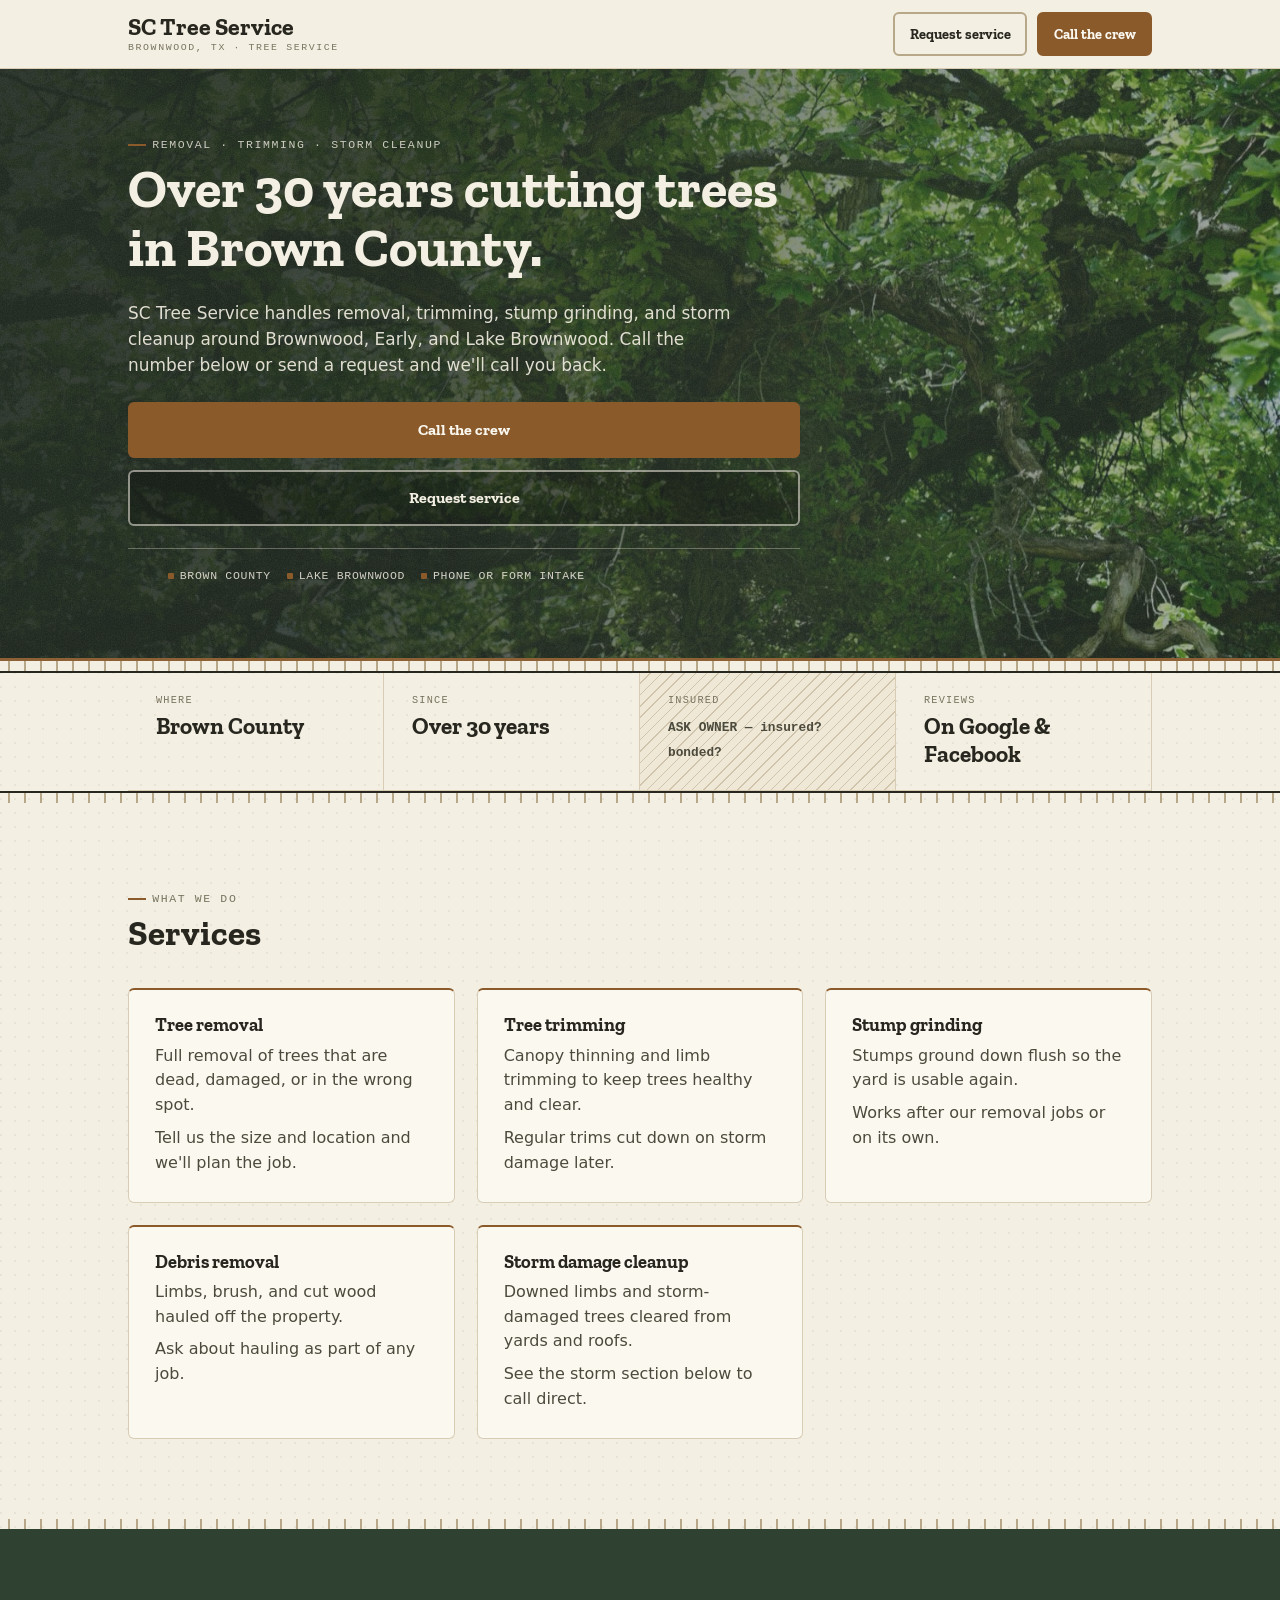
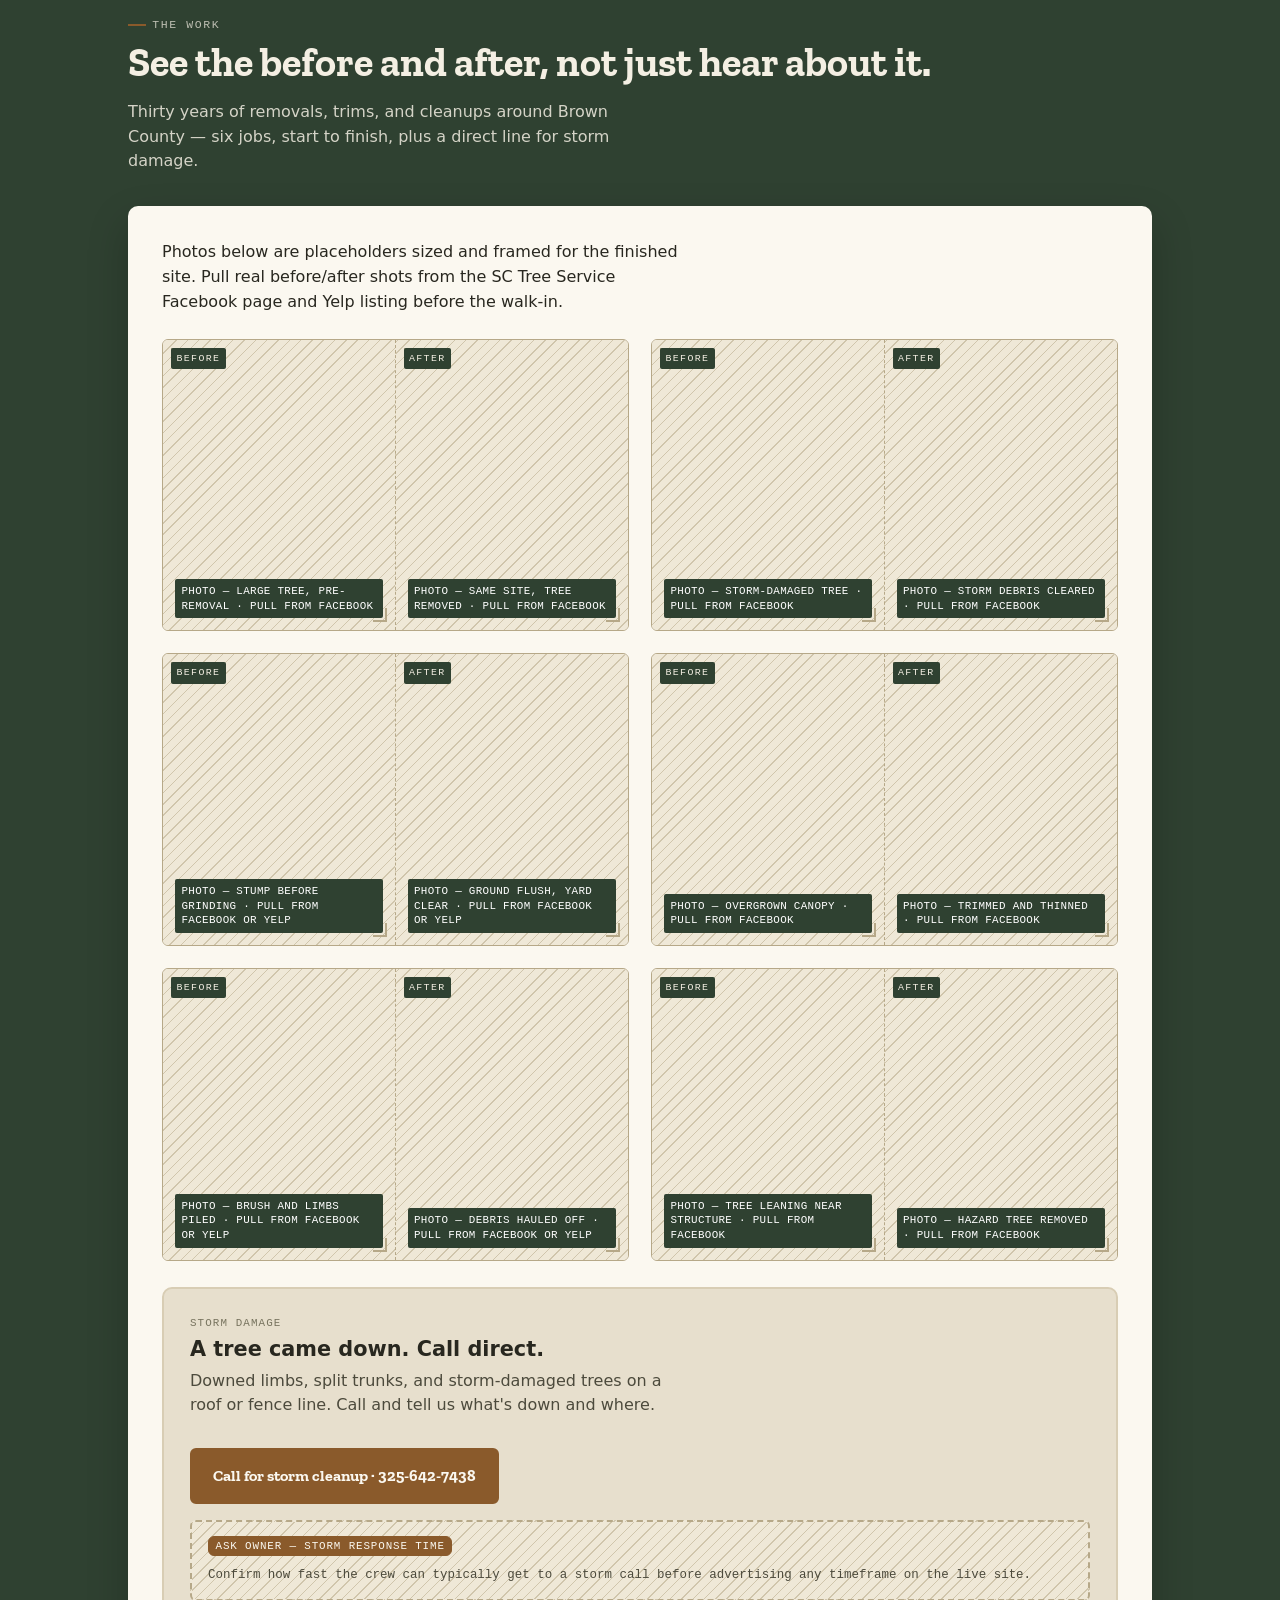
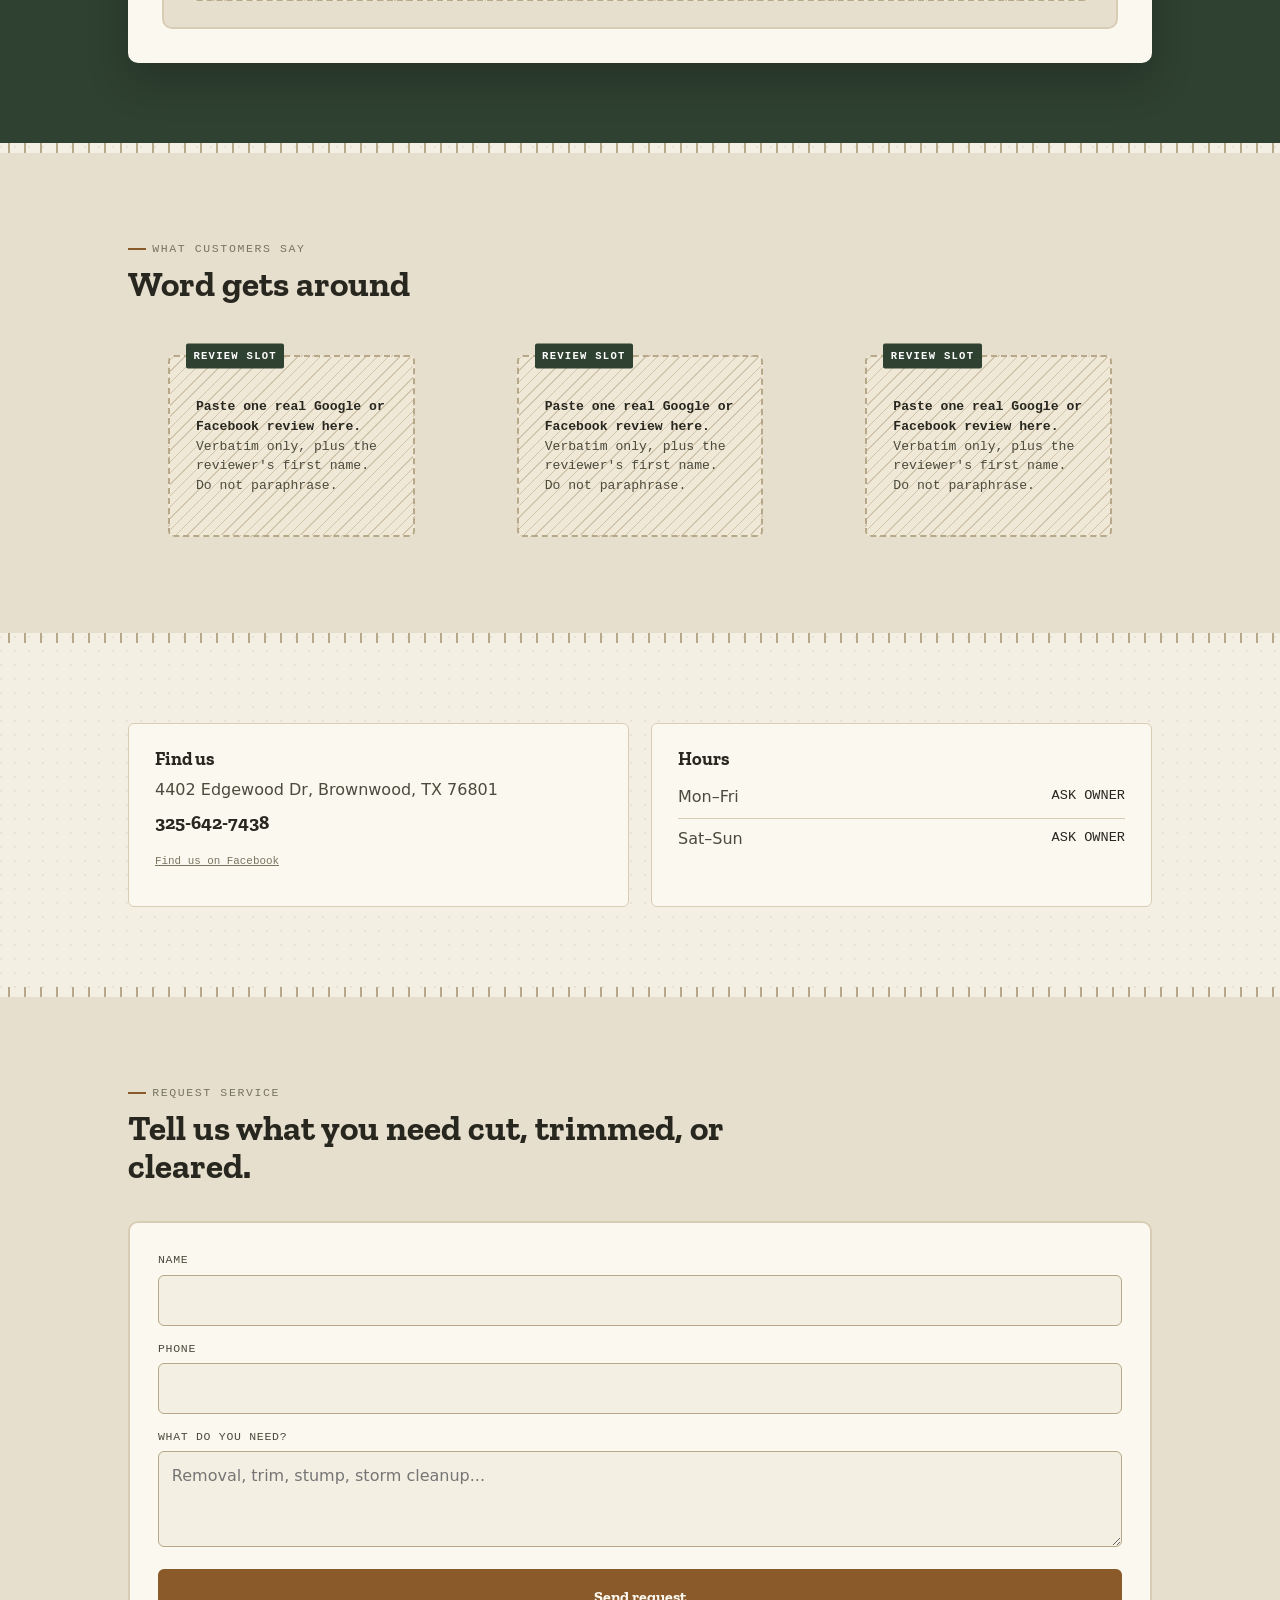
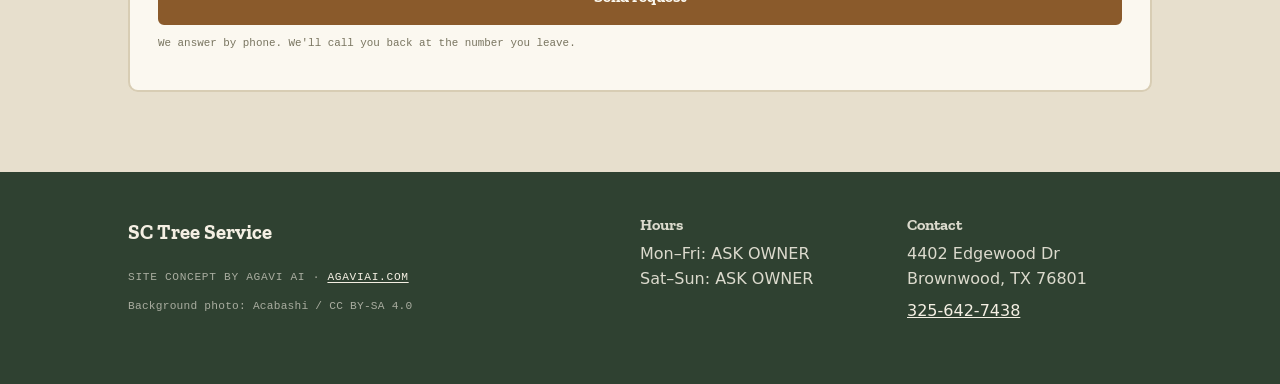
==== index.html @ 46e5ce43 "Add files via upload" ====
<!doctype html>
<html lang="en">
<head>
<meta charset="UTF-8">
<meta name="viewport" content="width=device-width, initial-scale=1">
<title>SC Tree Service LLC | Brownwood, TX</title>
<meta name="description" content="Tree removal, trimming, stump grinding, and storm damage cleanup in Brownwood, Early, and Lake Brownwood, TX. Over 30 years of tree work in Brown County.">
<link rel="preconnect" href="https://fonts.gstatic.com" crossorigin>
<link rel="preload" as="style"
  href="https://fonts.googleapis.com/css2?family=Zilla+Slab:wght@500;700&display=swap"
  onload="this.rel='stylesheet'">
<noscript><link rel="stylesheet" href="https://fonts.googleapis.com/css2?family=Zilla+Slab:wght@500;700&display=swap"></noscript>
<link rel="preload" as="image" href="assets/hero.jpg" fetchpriority="high">
<link rel="stylesheet" href="base.css">
<link rel="stylesheet" href="styles.css">
</head>
<body>

<header class="site-header">
  <div class="container site-header__row">
    <a class="wordmark" href="#top">
      <span class="wordmark__name">SC Tree Service</span>
      <span class="wordmark__sub">Brownwood, TX &middot; Tree Service</span>
    </a>
    <div class="header-actions">
      <a class="btn btn--secondary" href="#request">Request service</a>
      <a class="btn btn--primary" href="tel:+13256427438">Call the crew</a>
    </div>
  </div>
</header>

<section class="hero hero--photo" id="top">
  <!-- Generic licensed industry photo, NOT the customer's premises. Offer to
       swap for the shop's own photos after the walk-in. Credit line in footer (CC BY-SA). -->
  <img class="hero__photo" src="assets/hero.jpg" alt=""
       width="1500" height="999" fetchpriority="high" decoding="async">
  <div class="container">
    <div class="hero__inner">
      <p class="kicker">Removal &middot; Trimming &middot; Storm Cleanup</p>
      <h1 class="display">Over 30 years cutting trees in Brown County.</h1>
      <p class="lead">SC Tree Service handles removal, trimming, stump grinding,
        and storm cleanup around Brownwood, Early, and Lake Brownwood. Call the
        number below or send a request and we'll call you back.</p>
      <div class="hero__cta">
        <a class="btn btn--primary btn--block" href="tel:+13256427438">Call the crew</a>
        <a class="btn btn--secondary btn--block" href="#request">Request service</a>
      </div>
      <ul class="trust-strip">
        <li>Brown County</li><li>Lake Brownwood</li><li>Phone or form intake</li>
      </ul>
    </div>
  </div>
</section>

<div class="section-divider divider-tick"></div>

<section class="trustbar"><div class="container"><div class="trustbar__grid">
  <div class="stat"><span class="stat__k">Where</span><span class="stat__v">Brown County</span></div>
  <div class="stat"><span class="stat__k">Since</span><span class="stat__v">Over 30 years</span></div>
  <div class="stat is-slot"><span class="stat__k">Insured</span>
    <span class="stat__v">ASK OWNER &mdash; insured? bonded?</span></div>
    <!-- ASK OWNER: Facebook posts reference "insured" but this was not independently verified.
         Confirm current insurance and bonding status with the owner before stating either on the page. -->
  <div class="stat"><span class="stat__k">Reviews</span><span class="stat__v">On Google &amp; Facebook</span></div>
</div></div></section>

<div class="section-divider divider-tick"></div>

<section class="section" id="services"><div class="container">
  <div class="section__head">
    <p class="kicker">What we do</p>
    <h2 class="display">Services</h2>
  </div>
  <div class="grid cards">
    <article class="card"><h3>Tree removal</h3>
      <p>Full removal of trees that are dead, damaged, or in the wrong spot.</p>
      <p>Tell us the size and location and we'll plan the job.</p></article>
    <article class="card"><h3>Tree trimming</h3>
      <p>Canopy thinning and limb trimming to keep trees healthy and clear.</p>
      <p>Regular trims cut down on storm damage later.</p></article>
    <article class="card"><h3>Stump grinding</h3>
      <p>Stumps ground down flush so the yard is usable again.</p>
      <p>Works after our removal jobs or on its own.</p></article>
    <article class="card"><h3>Debris removal</h3>
      <p>Limbs, brush, and cut wood hauled off the property.</p>
      <p>Ask about hauling as part of any job.</p></article>
    <article class="card"><h3>Storm damage cleanup</h3>
      <p>Downed limbs and storm-damaged trees cleared from yards and roofs.</p>
      <p>See the storm section below to call direct.</p></article>
  </div>
</div></section>

<div class="section-divider divider-tick"></div>

<section class="section centerpiece" id="work">
  <div class="container">
    <p class="kicker">The work</p>
    <h2 class="display">See the before and after, not just hear about it.</h2>
    <p class="centerpiece__lead">Thirty years of removals, trims, and cleanups
      around Brown County — six jobs, start to finish, plus a direct line for
      storm damage.</p>
    <div class="centerpiece__panel">
      <p class="gallery-intro">Photos below are placeholders sized and framed
        for the finished site. Pull real before/after shots from the SC Tree
        Service Facebook page and Yelp listing before the walk-in.</p>
      <div class="grid gallery-pairs">
        <div class="ph-pair" style="--ph-ratio:4/5">
          <div class="ph__frame"><span class="ph-pair__label">Before</span>
            <span class="ph__chip">PHOTO &mdash; large tree, pre-removal &middot; pull from Facebook</span></div>
          <div class="ph__frame"><span class="ph-pair__label">After</span>
            <span class="ph__chip">PHOTO &mdash; same site, tree removed &middot; pull from Facebook</span></div>
        </div>
        <div class="ph-pair" style="--ph-ratio:4/5">
          <div class="ph__frame"><span class="ph-pair__label">Before</span>
            <span class="ph__chip">PHOTO &mdash; storm-damaged tree &middot; pull from Facebook</span></div>
          <div class="ph__frame"><span class="ph-pair__label">After</span>
            <span class="ph__chip">PHOTO &mdash; storm debris cleared &middot; pull from Facebook</span></div>
        </div>
        <div class="ph-pair" style="--ph-ratio:4/5">
          <div class="ph__frame"><span class="ph-pair__label">Before</span>
            <span class="ph__chip">PHOTO &mdash; stump before grinding &middot; pull from Facebook or Yelp</span></div>
          <div class="ph__frame"><span class="ph-pair__label">After</span>
            <span class="ph__chip">PHOTO &mdash; ground flush, yard clear &middot; pull from Facebook or Yelp</span></div>
        </div>
        <div class="ph-pair" style="--ph-ratio:4/5">
          <div class="ph__frame"><span class="ph-pair__label">Before</span>
            <span class="ph__chip">PHOTO &mdash; overgrown canopy &middot; pull from Facebook</span></div>
          <div class="ph__frame"><span class="ph-pair__label">After</span>
            <span class="ph__chip">PHOTO &mdash; trimmed and thinned &middot; pull from Facebook</span></div>
        </div>
        <div class="ph-pair" style="--ph-ratio:4/5">
          <div class="ph__frame"><span class="ph-pair__label">Before</span>
            <span class="ph__chip">PHOTO &mdash; brush and limbs piled &middot; pull from Facebook or Yelp</span></div>
          <div class="ph__frame"><span class="ph-pair__label">After</span>
            <span class="ph__chip">PHOTO &mdash; debris hauled off &middot; pull from Facebook or Yelp</span></div>
        </div>
        <div class="ph-pair" style="--ph-ratio:4/5">
          <div class="ph__frame"><span class="ph-pair__label">Before</span>
            <span class="ph__chip">PHOTO &mdash; tree leaning near structure &middot; pull from Facebook</span></div>
          <div class="ph__frame"><span class="ph-pair__label">After</span>
            <span class="ph__chip">PHOTO &mdash; hazard tree removed &middot; pull from Facebook</span></div>
        </div>
      </div>

      <div class="storm">
        <span class="storm__tag">Storm damage</span>
        <h3>A tree came down. Call direct.</h3>
        <p>Downed limbs, split trunks, and storm-damaged trees on a roof or
          fence line. Call and tell us what's down and where.</p>
        <a class="btn btn--primary" href="tel:+13256427438">Call for storm cleanup &middot; 325-642-7438</a>
        <div class="fact-slot">
          <span class="chip chip--accent">ASK OWNER &mdash; storm response time</span>
          <span class="fact-slot__note">Confirm how fast the crew can typically get to a storm call before advertising any timeframe on the live site.</span>
        </div>
        <!-- Do not state 24-hour or emergency response availability anywhere — unverified. -->
      </div>
    </div>
  </div>
</section>

<div class="section-divider divider-tick"></div>

<section class="section section--tint" id="reviews"><div class="container">
  <div class="section__head">
    <p class="kicker">What customers say</p>
    <h2 class="display">Word gets around</h2>
  </div>
  <div class="grid cards">
    <!-- REVIEW SLOTS: per factory-wide design-director ruling, ALL review cards on this
         site ship as labeled slots — no real quote cards on the page. A moderate-confidence
         candidate quote (Donnie, via a cached Facebook snippet) exists; it is NOT printed
         here. See README.md walk-in checklist: verify it on the live Facebook listing, then
         paste verbatim + first name before the walk-in. -->
    <figure class="review-slot">
      <span class="review-slot__tab">Review slot</span>
      <p class="review-slot__body"><strong>Paste one real Google or Facebook review here.</strong>
        Verbatim only, plus the reviewer's first name. Do not paraphrase.</p>
    </figure>
    <figure class="review-slot">
      <span class="review-slot__tab">Review slot</span>
      <p class="review-slot__body"><strong>Paste one real Google or Facebook review here.</strong>
        Verbatim only, plus the reviewer's first name. Do not paraphrase.</p>
    </figure>
    <figure class="review-slot">
      <span class="review-slot__tab">Review slot</span>
      <p class="review-slot__body"><strong>Paste one real Google or Facebook review here.</strong>
        Verbatim only, plus the reviewer's first name. Do not paraphrase.</p>
    </figure>
  </div>
</div></section>

<div class="section-divider divider-tick"></div>

<section class="section" id="hours"><div class="container">
  <div class="info-block">
    <div class="info-card"><h3>Find us</h3>
      <address class="addr">
        4402 Edgewood Dr, Brownwood, TX 76801<br>
        <a class="tel" href="tel:+13256427438">325-642-7438</a>
      </address>
      <p class="form-note" style="margin-top:14px">
        <a href="https://www.facebook.com/p/SC-TREE-service-LLC-100093349081383/" target="_blank" rel="noopener">Find us on Facebook</a>
      </p>
    </div>
    <div class="info-card"><h3>Hours</h3>
      <ul class="hours">
        <li><span class="day">Mon&ndash;Fri</span><span class="time">ASK OWNER</span></li>
        <li><span class="day">Sat&ndash;Sun</span><span class="time">ASK OWNER</span></li>
        <!-- VERIFY hours with owner before launch. No hours data was found in any research source. -->
      </ul>
    </div>
  </div>
</div></section>

<div class="section-divider divider-tick"></div>

<section class="section section--tint" id="request"><div class="container">
  <div class="section__head">
    <p class="kicker">Request service</p>
    <h2 class="display">Tell us what you need cut, trimmed, or cleared.</h2>
  </div>
  <div class="form-wrap" id="request-form">
    <form class="form-fields">
      <div class="field"><label for="f-name">Name</label>
        <input id="f-name" name="name" autocomplete="name"></div>
      <div class="field"><label for="f-phone">Phone</label>
        <input id="f-phone" name="phone" type="tel" inputmode="tel" autocomplete="tel"></div>
      <div class="field"><label for="f-msg">What do you need?</label>
        <textarea id="f-msg" name="msg" placeholder="Removal, trim, stump, storm cleanup..."></textarea></div>
      <button class="btn btn--primary btn--block" type="submit">Send request</button>
      <p class="form-note">We answer by phone. We'll call you back at the number you leave.</p>
      <!-- Callback-promise: must be OK'd by owner before launch -->
    </form>
    <div class="form-success"><div class="check">&#10003;</div>
      <h3>Got it</h3><p>Thanks &mdash; we'll call you back at the number you left.</p></div>
  </div>
  <!-- PROD PATH: wire to Cloudflare Pages Function → email/SMS before launch -->
</div></section>

<footer class="site-footer"><div class="container footer__grid">
  <div>
    <p class="footer__name">SC Tree Service</p>
    <p class="footer__credit">Site concept by Agavi AI &middot;
      <a href="https://agaviai.com">agaviai.com</a></p>
    <p class="footer__credit" style="text-transform:none;letter-spacing:.02em">Background photo: Acabashi / CC BY-SA 4.0</p>
  </div>
  <div>
    <h3 style="font-family:var(--font-display);font-size:1rem;margin-bottom:.5em">Hours</h3>
    <p style="margin:0">Mon&ndash;Fri: ASK OWNER</p>
    <p style="margin:0">Sat&ndash;Sun: ASK OWNER</p>
  </div>
  <div>
    <h3 style="font-family:var(--font-display);font-size:1rem;margin-bottom:.5em">Contact</h3>
    <p style="margin:0">4402 Edgewood Dr<br>Brownwood, TX 76801</p>
    <p style="margin-top:.5em"><a class="tel" href="tel:+13256427438">325-642-7438</a></p>
  </div>
</div></footer>

<nav class="action-bar" aria-label="Quick actions">
  <a class="btn btn--primary" href="tel:+13256427438">Call</a>
  <a class="btn btn--secondary" href="#request">Request</a>
</nav>

<script src="app.js"></script>
</body>
</html>
---- base.css ----
/* ============================================================================
   base.css — shared component library for the Brownwood demo factory
   ----------------------------------------------------------------------------
   This file NEVER carries theme colors, fonts, or motifs. It draws every
   component from CSS custom properties (the "token contract" below). Each
   site loads base.css FIRST, then its own styles.css which sets the tokens
   for Theme A / B / C / D and applies 2-3 variation levers.

   Load order in <head>:
     <link rel="stylesheet" href="../../shared/base.css">
     <link rel="stylesheet" href="styles.css">

   Design intents baked in here:
   - Mobile-first, 375px primary target.
   - Monospace = "scaffolding". Every chip, label, and unfilled slot uses
     --font-mono so placeholders read as INTENTIONAL annotation, never broken.
   - Placeholders get a crop-mark frame + hatch texture + label chip.
   - Review SLOT cards are structurally different from real review cards.
   - No gradients-on-gradients, no glass, no icon kitsch. Restraint.
   ============================================================================ */

/* ---------- TOKEN CONTRACT (neutral fallbacks; styles.css overrides) ------- */
:root{
  /* palette */
  --paper:#f5f4f2;         /* page background            */
  --surface:#ffffff;       /* card / raised panel        */
  --surface-2:#ecebe8;     /* alternating section band   */
  --ink:#1b1b1d;           /* primary text               */
  --ink-soft:#4a4a4f;      /* secondary text             */
  --ink-faint:#7c7c82;     /* meta / captions            */
  --line:#d7d5d0;          /* hairlines & borders        */
  --line-strong:#b7b5ae;   /* heavier borders            */
  --brand:#26282b;         /* dark theme color           */
  --on-brand:#f4f3f1;      /* text on brand              */
  --accent:#c2410c;        /* signal accent              */
  --on-accent:#ffffff;     /* text on accent             */
  --accent-2:#26282b;      /* secondary accent (levers)  */
  --focus:#1d6fb8;         /* focus ring                 */

  /* placeholder / slot system (defaults derive from accent + line) */
  --slot-bg:#f7f6f4;
  --slot-line:var(--line-strong);
  --slot-ink:var(--ink-soft);
  --slot-tag-bg:var(--ink);
  --slot-tag-ink:#ffffff;

  /* typography */
  --font-display:"Archivo", system-ui, sans-serif;
  --font-body:system-ui,-apple-system,"Segoe UI",Roboto,Helvetica,Arial,sans-serif;
  --font-mono:ui-monospace,"SF Mono",Menlo,Consolas,"Roboto Mono",monospace;
  --display-transform:none;      /* A=uppercase, others vary        */
  --display-weight:800;
  --display-tracking:0;          /* A slightly negative/tight        */
  --display-lh:1.02;
  --kicker-tracking:.14em;

  /* shape & depth (per-theme personality lives here) */
  --radius:4px;
  --radius-lg:8px;
  --radius-pill:999px;
  --border-w:2px;                /* A thick, C/D softer              */
  --rule-w:1px;
  --shadow:none;                 /* most themes stay flat            */
  --shadow-lg:0 1px 0 var(--line), 0 8px 24px rgba(0,0,0,.08);
  --lift:0px;                    /* hover translate (0 = flat theme) */

  /* layout */
  --maxw:1080px;
  --gutter:clamp(16px,5vw,28px);
  --section-y:clamp(40px,8vw,80px);
  --bar-h:64px;                  /* mobile sticky action bar height  */

  /* divider */
  --divider-h:26px;
  --divider-color:var(--line-strong);
  --divider-accent:var(--accent);

  /* texture hooks (themes may set to a subtle CSS image; default none) */
  --texture:none;
  --hatch: repeating-linear-gradient(
             -45deg, transparent 0 7px, color-mix(in srgb, var(--slot-line) 55%, transparent) 7px 8px);
}

/* ------------------------------- reset ------------------------------------ */
*,*::before,*::after{box-sizing:border-box}
html{-webkit-text-size-adjust:100%}
body{
  margin:0;
  font-family:var(--font-body);
  color:var(--ink);
  background:var(--paper);
  background-image:var(--texture);
  line-height:1.55;
  font-size:16px;
  -webkit-font-smoothing:antialiased;
  overflow-wrap:break-word;
}
img,svg{max-width:100%;height:auto;display:block}
a{color:inherit}
button{font:inherit}
:where(h1,h2,h3,h4){margin:0 0 .4em;line-height:var(--display-lh)}
p{margin:0 0 1em}
:focus-visible{outline:3px solid var(--focus);outline-offset:2px;border-radius:2px}

/* --------------------------- type primitives ------------------------------ */
.display{
  font-family:var(--font-display);
  font-weight:var(--display-weight);
  text-transform:var(--display-transform);
  letter-spacing:var(--display-tracking);
  line-height:var(--display-lh);
}
.kicker{                              /* the mono "eyebrow" label */
  font-family:var(--font-mono);
  font-size:.72rem;
  letter-spacing:var(--kicker-tracking);
  text-transform:uppercase;
  color:var(--ink-faint);
  margin:0 0 .6em;
  display:inline-flex;align-items:center;gap:.5em;
}
.kicker::before{                      /* short accent tick, not an icon */
  content:"";width:1.6em;height:2px;background:var(--accent);flex:none;
}
.lead{font-size:1.06rem;color:var(--ink-soft);max-width:56ch}

/* ------------------------------- layout ----------------------------------- */
.container{width:100%;max-width:var(--maxw);margin-inline:auto;padding-inline:var(--gutter)}
.section{padding-block:var(--section-y)}
.section--tint{background:var(--surface-2)}
.section--brand{background:var(--brand);color:var(--on-brand)}
.section--brand .kicker{color:color-mix(in srgb,var(--on-brand) 70%,transparent)}
.section--brand .lead{color:color-mix(in srgb,var(--on-brand) 82%,transparent)}
.section__head{max-width:60ch;margin-bottom:clamp(20px,4vw,36px)}
.section__head h2{font-size:clamp(1.5rem,5vw,2.2rem)}
.stack>*+*{margin-top:var(--stack-gap,16px)}
.grid{display:grid;gap:clamp(14px,3vw,22px)}

/* ------------------------------- buttons ---------------------------------- */
.btn{
  display:inline-flex;align-items:center;justify-content:center;gap:.5em;
  font-family:var(--font-display);
  font-weight:700;
  text-transform:var(--display-transform);
  letter-spacing:calc(var(--display-tracking) + .01em);
  text-decoration:none;
  padding:.85em 1.3em;
  min-height:48px;                    /* thumb target */
  border:var(--border-w) solid transparent;
  border-radius:var(--radius);
  cursor:pointer;
  transition:transform .12s ease, background-color .12s ease, box-shadow .12s ease;
}
.btn:active{transform:translateY(1px)}
.btn--primary{background:var(--accent);color:var(--on-accent);border-color:var(--accent)}
.btn--primary:hover{box-shadow:var(--shadow-lg);transform:translateY(calc(var(--lift) * -1))}
.btn--secondary{background:transparent;color:var(--ink);border-color:var(--line-strong)}
.btn--secondary:hover{border-color:var(--ink);background:color-mix(in srgb,var(--ink) 5%,transparent)}
.btn--onbrand{background:transparent;color:var(--on-brand);border-color:color-mix(in srgb,var(--on-brand) 45%,transparent)}
.btn--onbrand:hover{border-color:var(--on-brand)}
.btn--block{width:100%}

/* ------------------------------- chips ------------------------------------ */
.chip{
  display:inline-flex;align-items:center;gap:.45em;
  font-family:var(--font-mono);
  font-size:.68rem;letter-spacing:.08em;text-transform:uppercase;
  color:var(--ink-soft);
  background:color-mix(in srgb,var(--ink) 6%,transparent);
  border:1px solid var(--line);
  border-radius:var(--radius);
  padding:.32em .6em;line-height:1;
}
.chip--accent{color:var(--on-accent);background:var(--accent);border-color:var(--accent)}

/* ============================ HEADER / WORDMARK =========================== */
.site-header{
  position:sticky;top:0;z-index:40;
  background:var(--paper);
  border-bottom:var(--rule-w) solid var(--line);
}
.site-header::after{                  /* optional accent underbar (lever) */
  content:"";display:block;height:var(--header-underbar,0);background:var(--accent);
}
.site-header__row{
  display:flex;align-items:center;justify-content:space-between;gap:12px;
  padding-block:12px;
}
.wordmark{display:inline-flex;flex-direction:column;text-decoration:none;line-height:1}
.wordmark__name{
  font-family:var(--font-display);
  font-weight:var(--display-weight);
  text-transform:var(--display-transform);
  letter-spacing:var(--display-tracking);
  font-size:clamp(1.15rem,4.4vw,1.5rem);
  color:var(--ink);
}
.wordmark__sub{
  font-family:var(--font-mono);
  font-size:.62rem;letter-spacing:.16em;text-transform:uppercase;
  color:var(--ink-faint);margin-top:.35em;
}
.wordmark--plate .wordmark__name{      /* lever: bordered "plate" lockup */
  border:var(--border-w) solid var(--ink);padding:.15em .5em;border-radius:var(--radius);
}
.header-actions{display:none;align-items:center;gap:10px}
.header-actions .btn{padding:.6em 1em;min-height:42px;font-size:.9rem}

/* ================================= HERO ================================== */
.hero{padding-block:clamp(36px,8vw,72px)}
.hero__inner{max-width:38rem}
.hero h1{font-size:clamp(2rem,8.5vw,3.4rem);letter-spacing:var(--display-tracking)}
.hero .lead{margin-block:.8em 1.4em}
.hero__cta{display:flex;flex-wrap:wrap;gap:12px}
.hero__cta .btn{flex:1 1 auto}
.trust-strip{                          /* small proof row under CTAs */
  display:flex;flex-wrap:wrap;gap:8px 16px;margin-top:22px;
  padding-top:18px;border-top:var(--rule-w) solid var(--line);
}
.trust-strip li{
  list-style:none;
  font-family:var(--font-mono);font-size:.72rem;letter-spacing:.06em;
  text-transform:uppercase;color:var(--ink-soft);
  display:flex;align-items:center;gap:.5em;
}
.trust-strip li::before{content:"";width:6px;height:6px;background:var(--accent);flex:none;border-radius:1px}
.hero__cta .btn{flex:1 1 100%}
@media(min-width:420px){.hero__cta .btn{flex:1 1 auto}}

/* ===================== HERO — PHOTO BACKGROUND VARIANT =================== */
/* Layered atmospheric hero, txmulching-style. Four stacked layers inside one
   stacking context (isolation:isolate):
     z0  .hero__photo   full-bleed licensed industry photo (LCP, eager)
     z1  ::before       theme-tint directional gradient  (+ thin accent bar)
     z2  ::after        CSS-only grain (~14%)
     z3  .container     hero content (light text on the dark side)
   Sites set ONLY 1-2 props (--hero-tint-a / --hero-tint-b; both default off
   --brand) and drop the <img>. No per-site layout surgery.

   Markup contract:
     <section class="hero hero--photo" id="top">
       <img class="hero__photo" src="assets/hero.jpg" alt=""
            width="1500" height="498" fetchpriority="high">
       <div class="container"><div class="hero__inner"> …content… </div></div>
     </section>

   Contrast: the content (left) side of the gradient holds ~0.90-0.95 tint so
   the wordmark-zone headline/lead clear WCAG at 375px even over bright photo
   pixels. At >=720px, where .hero__inner is left-constrained, the gradient
   opens up on the right for the directional photo reveal. */
.hero--photo{
  position:relative;
  isolation:isolate;
  overflow:hidden;
  display:flex;align-items:center;
  padding-block:clamp(30px,7vw,60px);
  min-height:clamp(430px,72vh,560px);
  color:var(--on-brand);
  /* tint tokens — derive from --brand by default; a site may override 1-2 */
  --hero-tint-a:color-mix(in srgb, var(--brand) 55%, #000 45%); /* content side */
  --hero-tint-b:var(--brand);                                   /* photo side   */
  --hero-bar:3px;                                               /* accent bar   */
}
.hero--photo .hero__photo{
  position:absolute;inset:0;z-index:0;
  width:100%;height:100%;
  object-fit:cover;object-position:center;
}
.hero--photo::before{           /* theme-tint gradient + thin accent bar */
  content:"";position:absolute;inset:0;z-index:1;pointer-events:none;
  border-bottom:var(--hero-bar) solid var(--accent);
  background:linear-gradient(102deg,
    color-mix(in srgb, var(--hero-tint-a) 95%, transparent) 0%,
    color-mix(in srgb, var(--hero-tint-a) 90%, transparent) 44%,
    color-mix(in srgb, var(--hero-tint-b) 82%, transparent) 80%,
    color-mix(in srgb, var(--hero-tint-b) 78%, transparent) 100%);
}
@media(min-width:720px){        /* content left-locked → reveal photo on right */
  .hero--photo::before{
    background:linear-gradient(100deg,
      color-mix(in srgb, var(--hero-tint-a) 95%, transparent) 0%,
      color-mix(in srgb, var(--hero-tint-a) 86%, transparent) 32%,
      color-mix(in srgb, var(--hero-tint-b) 55%, transparent) 64%,
      color-mix(in srgb, var(--hero-tint-b) 42%, transparent) 100%);
  }
}
.hero--photo::after{            /* subtle static grain */
  content:"";position:absolute;inset:0;z-index:2;pointer-events:none;opacity:.14;
  background-image:url("data:image/svg+xml,%3Csvg xmlns='http://www.w3.org/2000/svg' width='140' height='140'%3E%3Cfilter id='g'%3E%3CfeTurbulence type='fractalNoise' baseFrequency='0.8' numOctaves='2' stitchTiles='stitch'/%3E%3CfeColorMatrix type='saturate' values='0'/%3E%3C/filter%3E%3Crect width='100%25' height='100%25' filter='url(%23g)'/%3E%3C/svg%3E");
  background-size:140px 140px;
}
.hero--photo .container{position:relative;z-index:3}
/* on-dark text treatment (mirrors .section--brand) */
.hero--photo h1{color:var(--on-brand)}
.hero--photo .kicker{color:color-mix(in srgb,var(--on-brand) 80%,transparent)}
.hero--photo .kicker::before{background:var(--accent)}
.hero--photo .lead{color:color-mix(in srgb,var(--on-brand) 90%,transparent)}
.hero--photo .trust-strip{border-top-color:color-mix(in srgb,var(--on-brand) 32%,transparent)}
.hero--photo .trust-strip li{color:color-mix(in srgb,var(--on-brand) 84%,transparent)}
/* secondary CTA needs a scrim + light edge to survive on the photo */
.hero--photo .btn--secondary{
  color:var(--on-brand);
  border-color:color-mix(in srgb,var(--on-brand) 55%,transparent);
  background:color-mix(in srgb,#000 22%,transparent);
}
.hero--photo .btn--secondary:hover{
  border-color:var(--on-brand);background:color-mix(in srgb,#000 32%,transparent);
}
@media(max-height:600px){       /* short / landscape phones: don't over-tall */
  .hero--photo{min-height:auto}
}

/* Optional lighter use: a photo band behind a section (centerpiece/hours).
   Heavier tint than the hero so body copy stays readable; same tokens.
   Add .has-photo to a .section or .centerpiece and nest the same
   <img class="hero__photo"> as the first child. */
.has-photo{position:relative;isolation:isolate;overflow:hidden}
.has-photo>.hero__photo{position:absolute;inset:0;z-index:0;width:100%;height:100%;object-fit:cover}
.has-photo::before{
  content:"";position:absolute;inset:0;z-index:1;pointer-events:none;
  background:linear-gradient(180deg,
    color-mix(in srgb, var(--hero-tint-b, var(--brand)) 92%, transparent),
    color-mix(in srgb, var(--hero-tint-a, var(--brand)) 96%, transparent));
}
.has-photo>.container{position:relative;z-index:2}

/* ============================== TRUST BAR ================================= */
/* 4 stat blocks. NO fabricated numerals — values are short verified phrases
   or labeled slots. Use .is-slot on any block whose value isn't verified. */
.trustbar{border-block:var(--border-w) solid var(--ink)}
.trustbar__grid{display:grid;grid-template-columns:repeat(2,1fr)}
.stat{
  padding:20px var(--gutter);
  border-right:var(--rule-w) solid var(--line);
  border-bottom:var(--rule-w) solid var(--line);
}
.stat__k{font-family:var(--font-mono);font-size:.64rem;letter-spacing:.12em;
  text-transform:uppercase;color:var(--ink-faint);margin-bottom:.5em;display:block}
.stat__v{font-family:var(--font-display);font-weight:var(--display-weight);
  text-transform:var(--display-transform);font-size:clamp(1.1rem,4.5vw,1.45rem);
  line-height:1.05;color:var(--ink)}
.stat.is-slot{background:var(--slot-bg);background-image:var(--hatch)}
.stat.is-slot .stat__v{font-family:var(--font-mono);font-size:.8rem;font-weight:600;
  text-transform:none;letter-spacing:0;color:var(--slot-ink)}

/* ============================= SERVICE CARDS ============================= */
.cards{grid-template-columns:1fr}
.card{
  background:var(--surface);
  border:var(--rule-w) solid var(--line);
  border-top:var(--border-w) solid var(--accent);   /* accent top-edge */
  border-radius:var(--radius);
  padding:clamp(18px,4vw,26px);
  box-shadow:var(--shadow);
  transition:transform .12s ease, box-shadow .12s ease;
}
.card:hover{transform:translateY(calc(var(--lift) * -1));box-shadow:var(--shadow-lg)}
.card h3{font-family:var(--font-display);font-weight:var(--display-weight);
  text-transform:var(--display-transform);font-size:1.15rem;letter-spacing:var(--display-tracking)}
.card p{color:var(--ink-soft);margin:0}
.card p+p{margin-top:.5em}

/* =========================== CENTERPIECE SHELL =========================== */
/* Each site drops its unique strategic section here. The shell gives it a
   distinct frame so it visually carries the most weight on the page. */
.centerpiece{position:relative;background:var(--brand);color:var(--on-brand)}
.centerpiece .kicker{color:color-mix(in srgb,var(--on-brand) 72%,transparent)}
.centerpiece .kicker::before{background:var(--accent)}
.centerpiece h2{font-size:clamp(1.6rem,6vw,2.5rem);color:var(--on-brand)}
.centerpiece__lead{color:color-mix(in srgb,var(--on-brand) 84%,transparent);max-width:52ch}
.centerpiece__panel{                   /* the inner working surface */
  background:var(--surface);color:var(--ink);
  border-radius:var(--radius-lg);
  padding:clamp(20px,5vw,34px);
  margin-top:clamp(22px,4vw,32px);
  box-shadow:0 18px 40px rgba(0,0,0,.22);
}
/* two-lane router (used by muffler, tree storm/gallery split, etc.) */
.lanes{display:grid;gap:14px;grid-template-columns:1fr}
.lane{
  border:var(--border-w) solid var(--line);border-radius:var(--radius);
  padding:clamp(16px,4vw,22px);background:var(--surface);
}
.lane__tag{font-family:var(--font-mono);font-size:.66rem;letter-spacing:.1em;
  text-transform:uppercase;color:var(--ink-faint);margin-bottom:.5em;display:block}
.lane h3{font-size:1.2rem;margin-bottom:.35em}
.lane .btn{margin-top:14px}

/* =============================== REVIEWS ================================= */
/* Real review card — clean, editorial, "content is here". */
.review{
  background:var(--surface);
  border:var(--rule-w) solid var(--line);
  border-radius:var(--radius);
  padding:clamp(18px,4vw,26px);
  position:relative;
}
.review__mark{font-family:var(--font-display);font-size:2.6rem;line-height:.7;
  color:var(--accent);opacity:.5}
.review__quote{font-size:1.05rem;color:var(--ink);margin:.2em 0 1em}
.review__by{font-family:var(--font-mono);font-size:.72rem;letter-spacing:.06em;
  text-transform:uppercase;color:var(--ink-faint)}
.review__src{color:var(--ink-faint)}

/* Review SLOT card — DELIBERATELY different silhouette from a real review:
   corner tab, hatch texture, dotted keyline, mono instruction. At a glance a
   presenter knows this is a fill-me card, not a customer quote. */
.review-slot{
  position:relative;
  background:var(--slot-bg);
  background-image:var(--hatch);
  border:2px dashed var(--slot-line);
  border-radius:var(--radius);
  padding:clamp(20px,4vw,26px);
  padding-top:calc(clamp(20px,4vw,26px) + 14px);
}
.review-slot__tab{
  position:absolute;top:-1px;left:16px;transform:translateY(-50%);
  font-family:var(--font-mono);font-size:.66rem;font-weight:700;letter-spacing:.12em;
  text-transform:uppercase;
  background:var(--slot-tag-bg);color:var(--slot-tag-ink);
  padding:.4em .7em;border-radius:2px;
}
.review-slot__body{font-family:var(--font-mono);font-size:.82rem;line-height:1.5;
  color:var(--slot-ink)}
.review-slot__body strong{color:var(--ink)}

/* ========================= PHOTO / GALLERY SLOTS ========================= */
/* Placeholder frame that looks art-directed: crop-mark corners, hatch fill,
   label chip stating WHAT the photo is and WHERE to pull it from. */
.ph{margin:0}
.ph__frame{
  position:relative;
  display:flex;align-items:flex-end;
  aspect-ratio:var(--ph-ratio,4/3);
  background:var(--slot-bg);
  background-image:var(--hatch);
  border:var(--rule-w) solid var(--slot-line);
  border-radius:var(--radius);
  padding:12px;
  overflow:hidden;
}
.ph__frame::before,.ph__frame::after{      /* crop-mark corners = intentional */
  content:"";position:absolute;width:14px;height:14px;pointer-events:none;
  border:2px solid var(--slot-line);
}
.ph__frame::before{top:8px;left:8px;border-right:0;border-bottom:0}
.ph__frame::after{bottom:8px;right:8px;border-left:0;border-top:0}
.ph__chip{
  font-family:var(--font-mono);font-size:.68rem;line-height:1.35;letter-spacing:.03em;
  text-transform:uppercase;
  background:var(--slot-tag-bg);color:var(--slot-tag-ink);
  padding:.45em .6em;border-radius:2px;max-width:100%;
}
.ph__ratio{position:absolute;top:8px;right:10px;font-family:var(--font-mono);
  font-size:.6rem;letter-spacing:.1em;color:var(--ink-faint)}

/* before / after pair — labeled, with a center seam */
.ph-pair{display:grid;grid-template-columns:1fr 1fr;gap:0;
  border:var(--rule-w) solid var(--slot-line);border-radius:var(--radius);overflow:hidden}
.ph-pair .ph__frame{border:0;border-radius:0;aspect-ratio:var(--ph-ratio,4/5)}
.ph-pair .ph__frame:first-child{border-right:var(--rule-w) dashed var(--slot-line)}
.ph-pair__label{position:absolute;top:8px;left:8px;font-family:var(--font-mono);
  font-size:.62rem;letter-spacing:.14em;text-transform:uppercase;
  background:var(--brand);color:var(--on-brand);padding:.3em .55em;border-radius:2px;z-index:1}

/* gallery grid of placeholder frames */
.gallery{grid-template-columns:repeat(2,1fr)}

/* ========================= HOURS / LOCATION BLOCK ======================== */
.info-block{display:grid;gap:22px;grid-template-columns:1fr}
.info-card{border:var(--rule-w) solid var(--line);border-radius:var(--radius);
  background:var(--surface);padding:clamp(18px,4vw,26px)}
.info-card h3{font-family:var(--font-display);font-weight:var(--display-weight);
  text-transform:var(--display-transform);font-size:1.15rem}
.hours{list-style:none;margin:0;padding:0}
.hours li{display:flex;justify-content:space-between;gap:16px;
  padding:.5em 0;border-bottom:var(--rule-w) solid var(--line)}
.hours li:last-child{border-bottom:0}
.hours dt,.hours .day{color:var(--ink-soft)}
.hours .time{font-family:var(--font-mono);font-size:.85rem;color:var(--ink)}
.addr{font-style:normal;color:var(--ink-soft);line-height:1.6}
.addr .tel{font-family:var(--font-display);font-weight:700;font-size:1.2rem;
  color:var(--ink);text-decoration:none;display:inline-block;margin-top:.3em}
.directions{margin:0;padding-left:1.1em}
.directions li{margin:.35em 0;color:var(--ink-soft)}

/* ============================== REQUEST FORM ============================= */
.form-wrap{position:relative;border:var(--border-w) solid var(--line);
  border-radius:var(--radius-lg);background:var(--surface);padding:clamp(18px,4vw,28px)}
.field{margin-bottom:14px}
.field>label{display:block;font-family:var(--font-mono);font-size:.72rem;
  letter-spacing:.06em;text-transform:uppercase;color:var(--ink-soft);margin-bottom:.5em}
.field input,.field select,.field textarea{
  width:100%;font:inherit;color:var(--ink);background:var(--paper);
  border:var(--rule-w) solid var(--line-strong);border-radius:var(--radius);
  padding:.75em .8em;min-height:48px;
}
.field textarea{min-height:96px;resize:vertical}
.field input:focus,.field select:focus,.field textarea:focus{
  border-color:var(--accent);outline:none;box-shadow:0 0 0 3px color-mix(in srgb,var(--accent) 22%,transparent)}
.form-note{font-family:var(--font-mono);font-size:.68rem;color:var(--ink-faint);
  margin-top:10px;line-height:1.5}
.form-success{display:none;text-align:center;padding:clamp(10px,4vw,24px)}
.form-success h3{font-family:var(--font-display);font-weight:var(--display-weight);
  text-transform:var(--display-transform);font-size:1.4rem}
.form-success .check{width:44px;height:44px;margin:0 auto 12px;border-radius:50%;
  background:var(--accent);color:var(--on-accent);display:grid;place-items:center;
  font-weight:800;font-family:var(--font-display)}
/* JS toggles .is-sent on .form-wrap */
.form-wrap.is-sent .form-fields{display:none}
.form-wrap.is-sent .form-success{display:block}

/* =============================== DIVIDERS =============================== */
/* Base rail. Add ONE modifier per site (variation lever). All CSS, no images. */
.section-divider{height:var(--divider-h);position:relative;
  display:flex;align-items:center;justify-content:center;background:var(--paper)}
/* A — hazard tape (caution stripes) */
.divider-hazard{background:repeating-linear-gradient(-45deg,
  var(--divider-accent) 0 14px, var(--ink) 14px 28px);height:12px}
/* A — steel blade (thick angled bar) */
.divider-blade::before{content:"";position:absolute;inset:0 0 auto 0;height:6px;
  background:var(--divider-color);
  clip-path:polygon(0 0,100% 0,100% 60%,0 100%)}
.divider-blade::after{content:"";position:absolute;left:0;right:0;top:6px;height:2px;background:var(--divider-accent)}
/* A/B — bolt rule (double line + center marks) */
.divider-bolt::before{content:"";position:absolute;left:0;right:0;top:50%;height:0;
  border-top:2px solid var(--divider-color);border-bottom:2px solid var(--divider-color);
  box-sizing:border-box;height:7px}
.divider-bolt::after{content:"";width:9px;height:9px;background:var(--divider-accent);
  transform:rotate(45deg);position:relative;z-index:1}
/* B — double rule (thin over thick) */
.divider-double::before{content:"";position:absolute;left:var(--gutter);right:var(--gutter);top:50%;
  height:5px;border-top:1px solid var(--divider-color);border-bottom:3px solid var(--divider-color)}
/* C — horizon rule (two hairlines, land/sky) */
.divider-horizon{height:34px}
.divider-horizon::before{content:"";position:absolute;left:0;right:0;top:44%;
  border-top:1px solid var(--divider-color)}
.divider-horizon::after{content:"";position:absolute;left:0;right:0;top:60%;
  border-top:2px solid var(--divider-accent);opacity:.65}
/* C — tick line (fence pickets / barbed) */
.divider-tick{background:repeating-linear-gradient(90deg,
  var(--divider-color) 0 2px, transparent 2px 16px);height:10px;background-position:center;
  background-size:16px 10px;background-repeat:repeat-x}
/* D — pinstripe (thin-thick-thin retro) */
.divider-pinstripe::before{content:"";position:absolute;left:var(--gutter);right:var(--gutter);top:50%;
  height:8px;border-top:2px solid var(--divider-accent);border-bottom:2px solid var(--divider-accent);
  box-shadow:0 0 0 0 transparent}
.divider-pinstripe::after{content:"";position:absolute;left:var(--gutter);right:var(--gutter);top:50%;
  height:0;border-top:1px solid var(--divider-color)}
/* D — badge notch (center diamond on a rule) */
.divider-notch::before{content:"";position:absolute;left:0;right:0;top:50%;border-top:2px solid var(--divider-color)}
.divider-notch::after{content:"";width:12px;height:12px;background:var(--paper);
  border:2px solid var(--divider-accent);transform:rotate(45deg);position:relative;z-index:1}

/* =============================== FOOTER ================================= */
.site-footer{background:var(--brand);color:color-mix(in srgb,var(--on-brand) 88%,transparent);
  padding-block:clamp(28px,6vw,44px)}
.site-footer a{color:var(--on-brand)}
.footer__grid{display:grid;gap:22px;grid-template-columns:1fr}
.footer__name{font-family:var(--font-display);font-weight:var(--display-weight);
  text-transform:var(--display-transform);font-size:1.3rem;color:var(--on-brand)}
.footer__credit{font-family:var(--font-mono);font-size:.7rem;letter-spacing:.06em;
  text-transform:uppercase;color:color-mix(in srgb,var(--on-brand) 62%,transparent);
  margin-top:8px}
.footer__credit a{text-decoration:underline;text-underline-offset:2px}

/* ========================= MOBILE STICKY ACTION BAR ===================== */
.action-bar{
  position:fixed;left:0;right:0;bottom:0;z-index:50;
  display:flex;gap:10px;
  padding:10px var(--gutter);
  padding-bottom:calc(10px + env(safe-area-inset-bottom,0));
  background:var(--paper);
  border-top:var(--border-w) solid var(--ink);
}
.action-bar .btn{flex:1;min-height:52px}
body{padding-bottom:calc(var(--bar-h) + env(safe-area-inset-bottom,0))}

/* ============================= RESPONSIVE =============================== */
@media(min-width:600px){
  .cards{grid-template-columns:repeat(2,1fr)}
  .lanes{grid-template-columns:1fr 1fr}
  .info-block{grid-template-columns:1fr 1fr}
  .trustbar__grid{grid-template-columns:repeat(4,1fr)}
  .header-actions{display:flex}
}
@media(min-width:860px){
  .cards{grid-template-columns:repeat(3,1fr)}
  .gallery{grid-template-columns:repeat(3,1fr)}
  .footer__grid{grid-template-columns:2fr 1fr 1fr}
  .hero__inner{max-width:42rem}
  /* header CTAs replace the thumb bar on larger screens */
  .action-bar{display:none}
  body{padding-bottom:0}
}
@media(min-width:1080px){
  .centerpiece__panel--split{display:grid;grid-template-columns:1.1fr .9fr;gap:28px;align-items:start}
}

/* ============================ A11Y / PRINT ============================= */
@media(prefers-reduced-motion:reduce){*{transition:none !important;scroll-behavior:auto !important}}
@media print{
  .action-bar,.site-header{position:static}
  .action-bar{display:none}
  body{padding-bottom:0}
  .review-slot,.ph__frame,.stat.is-slot{background:#fff}
}
---- styles.css ----
/* SC Tree Service LLC — Theme C (Land & Ranch)
   Levers: green-forward palette + tick divider + cream paper
   (see README.md for rationale / sibling-proof against hot-fence & lucky-t-feed) */
:root{
  --font-display:"Zilla Slab",Georgia,serif;
  --display-transform:none; --display-weight:700; --display-tracking:0; --display-lh:1.08;
  --paper:#f4efe3; --surface:#fbf8f0; --surface-2:#e7dfcd;
  --ink:#28271f; --ink-soft:#4c4a3c; --ink-faint:#78745f;
  --line:#d8cdb4; --line-strong:#b6a888;
  --brand:#2f4131; --on-brand:#f4efe3;             /* forest green */
  --accent:#8a5a2b; --on-accent:#fbf8f0;           /* saddle brown */
  --accent-2:#4a6b3c;
  --radius:6px; --radius-lg:10px; --border-w:2px; --rule-w:1px;
  --shadow:none; --lift:1px;
  --texture:radial-gradient(circle at 1px 1px, rgba(120,116,95,.10) 1px, transparent 0);
  --divider-color:#b6a888; --divider-accent:var(--accent);
  --slot-bg:#efe8d7; --slot-line:#b6a888; --slot-tag-bg:#2f4131;

  /* photo hero — Theme C green-brown tint (content side reads near-black
     green, photo side opens to a warm olive-brown so the oak canopy shows) */
  --hero-tint-a:#141a12;
  --hero-tint-b:#3b3524;
  --hero-bar:3px;
}
body{background-image:var(--texture); background-size:14px 14px;}

/* lever: cream header, plain rule underbar (no extra bar weight) */
.site-header{background:var(--paper);}

/* storm-damage call-out band inside the centerpiece */
.storm{
  border:var(--border-w) solid var(--line);
  border-radius:var(--radius-lg);
  background:var(--surface-2);
  padding:clamp(18px,4vw,26px);
  margin-top:clamp(18px,4vw,26px);
}
.storm__tag{
  font-family:var(--font-mono);font-size:.68rem;letter-spacing:.1em;
  text-transform:uppercase;color:var(--ink-faint);margin-bottom:.6em;display:block;
}
.storm h3{font-size:1.3rem;margin-bottom:.4em}
.storm p{color:var(--ink-soft);max-width:48ch}
.storm .btn{margin-top:14px}

/* insurance/bonding ASK OWNER slot — inline chip block, distinct from photo slots */
.fact-slot{
  display:flex;flex-wrap:wrap;align-items:center;gap:10px;
  background:var(--slot-bg);background-image:var(--hatch);
  border:2px dashed var(--slot-line);border-radius:var(--radius);
  padding:14px 16px;margin-top:16px;
}
.fact-slot__note{
  font-family:var(--font-mono);font-size:.78rem;color:var(--slot-ink,var(--ink-soft));
}

/* gallery intro copy above the before/after grid */
.gallery-intro{max-width:52ch;margin-bottom:clamp(16px,3vw,24px)}

.gallery-pairs{grid-template-columns:1fr}
@media(min-width:600px){
  .gallery-pairs{grid-template-columns:1fr 1fr}
}
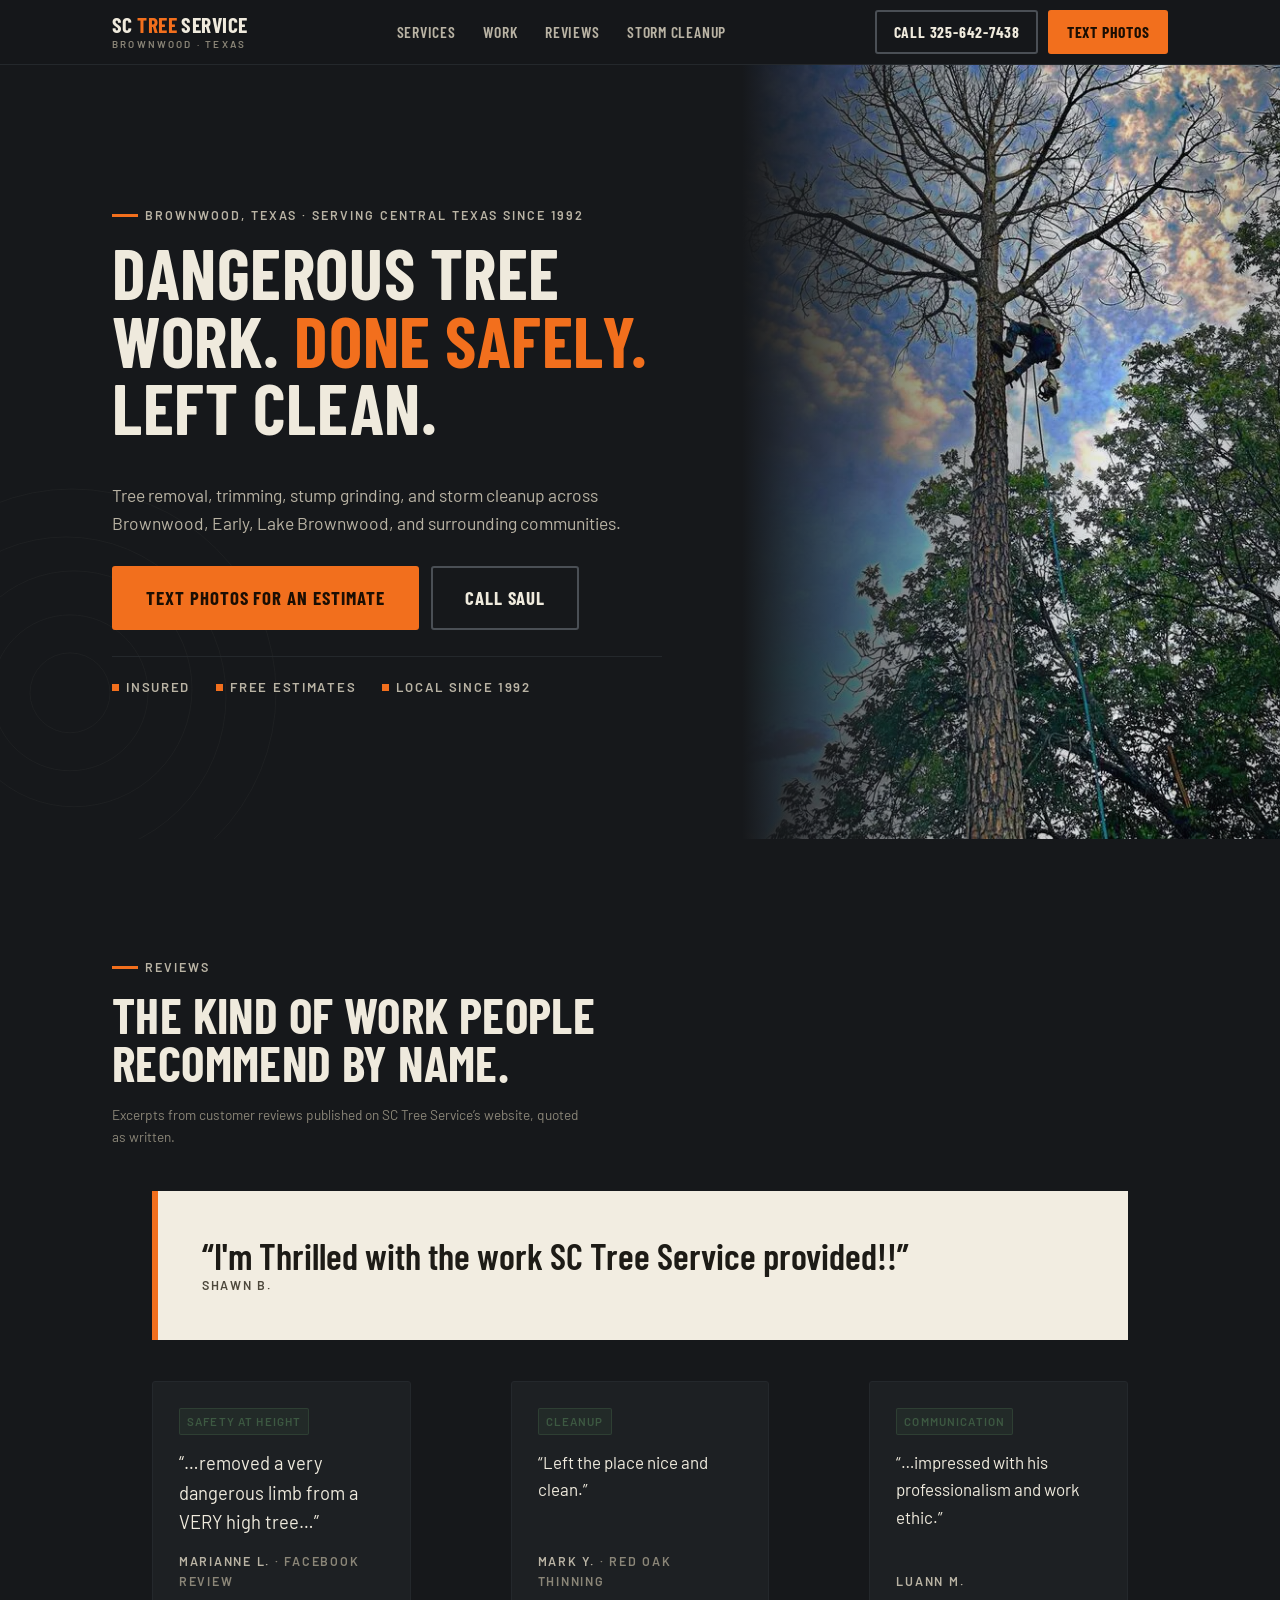
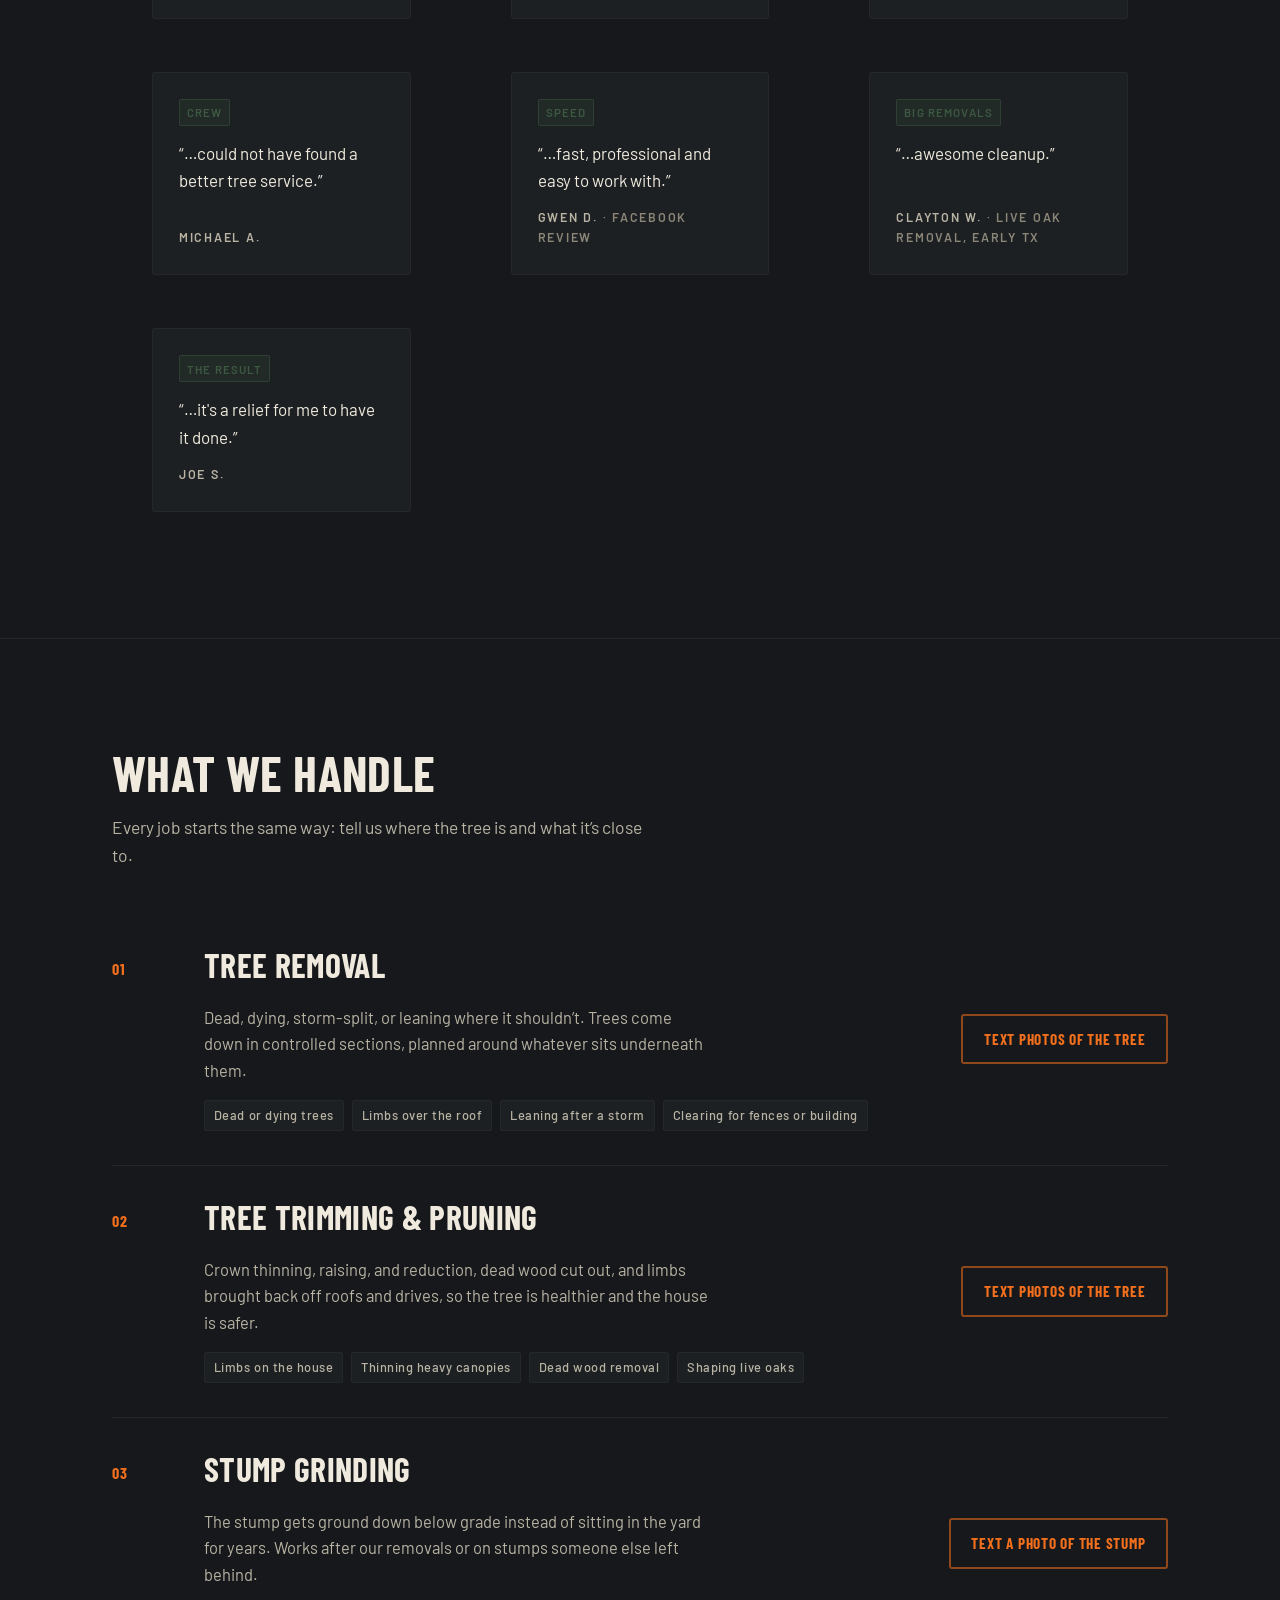
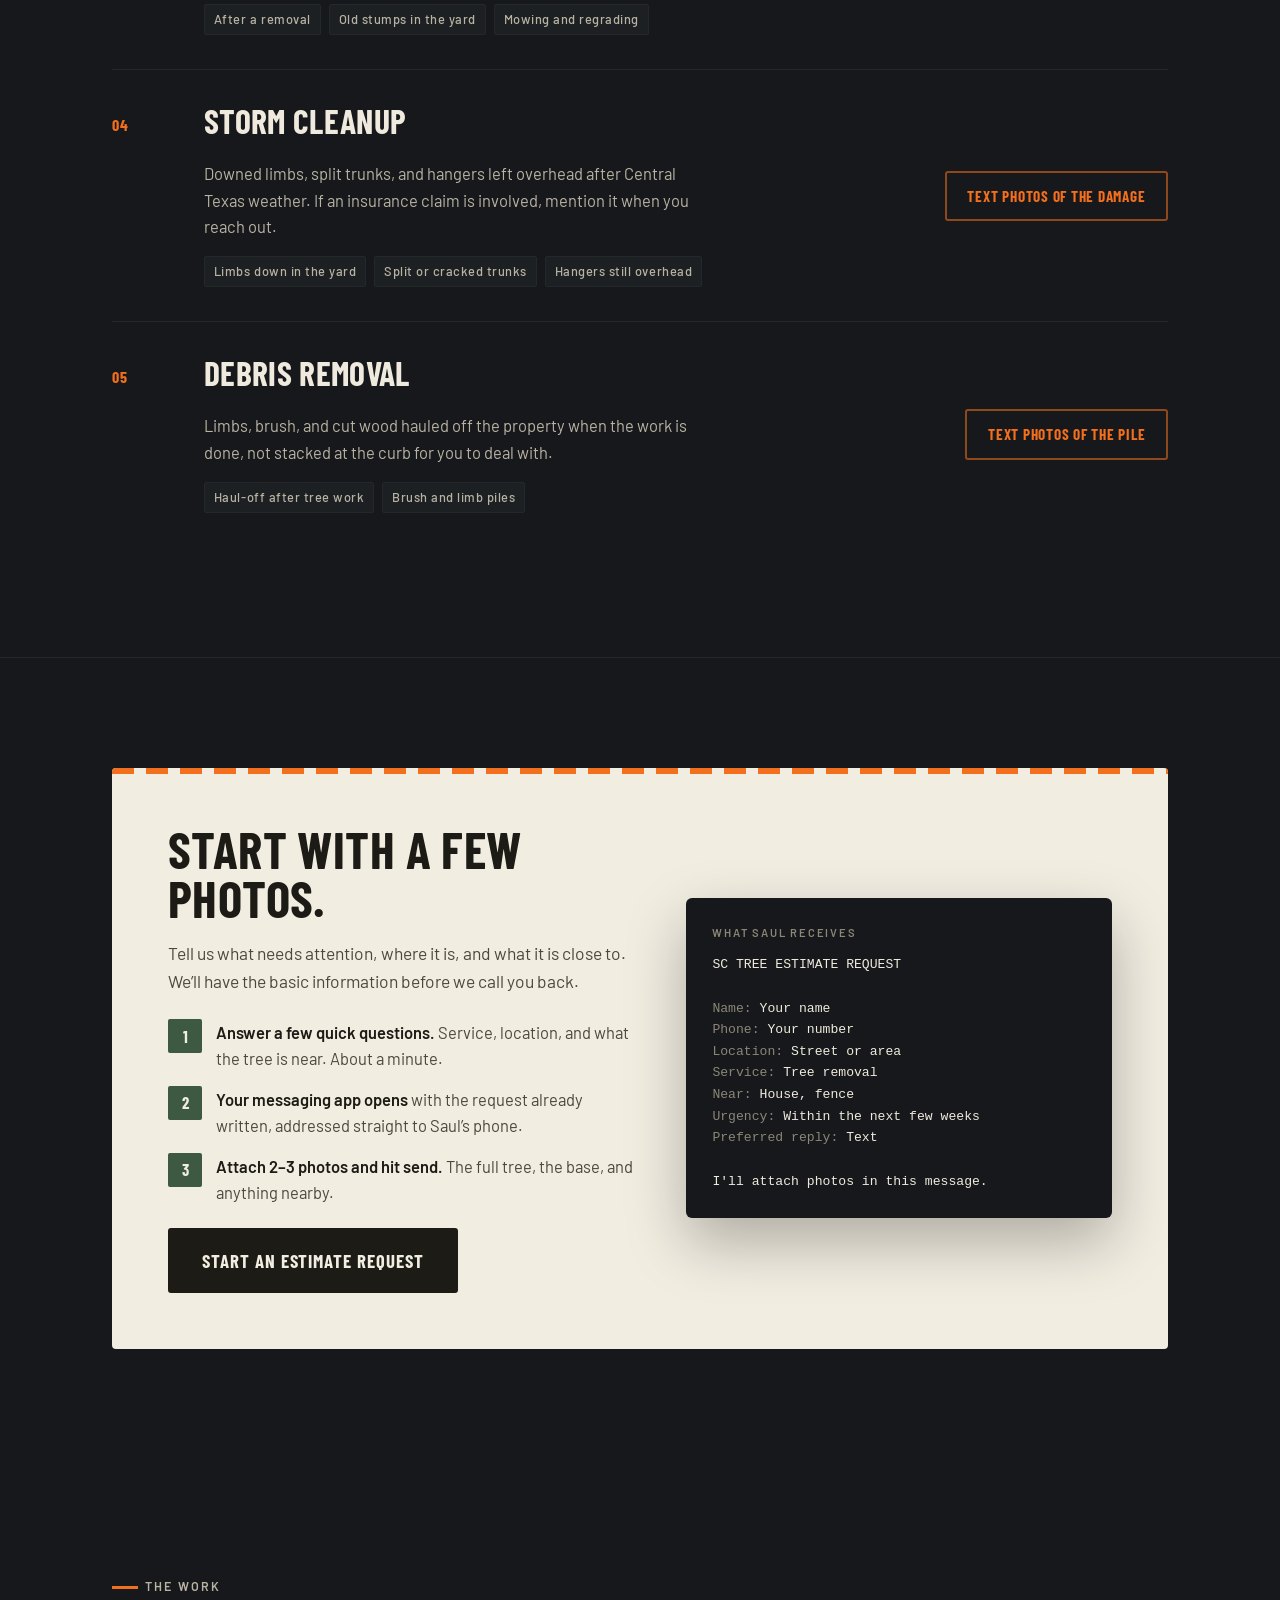
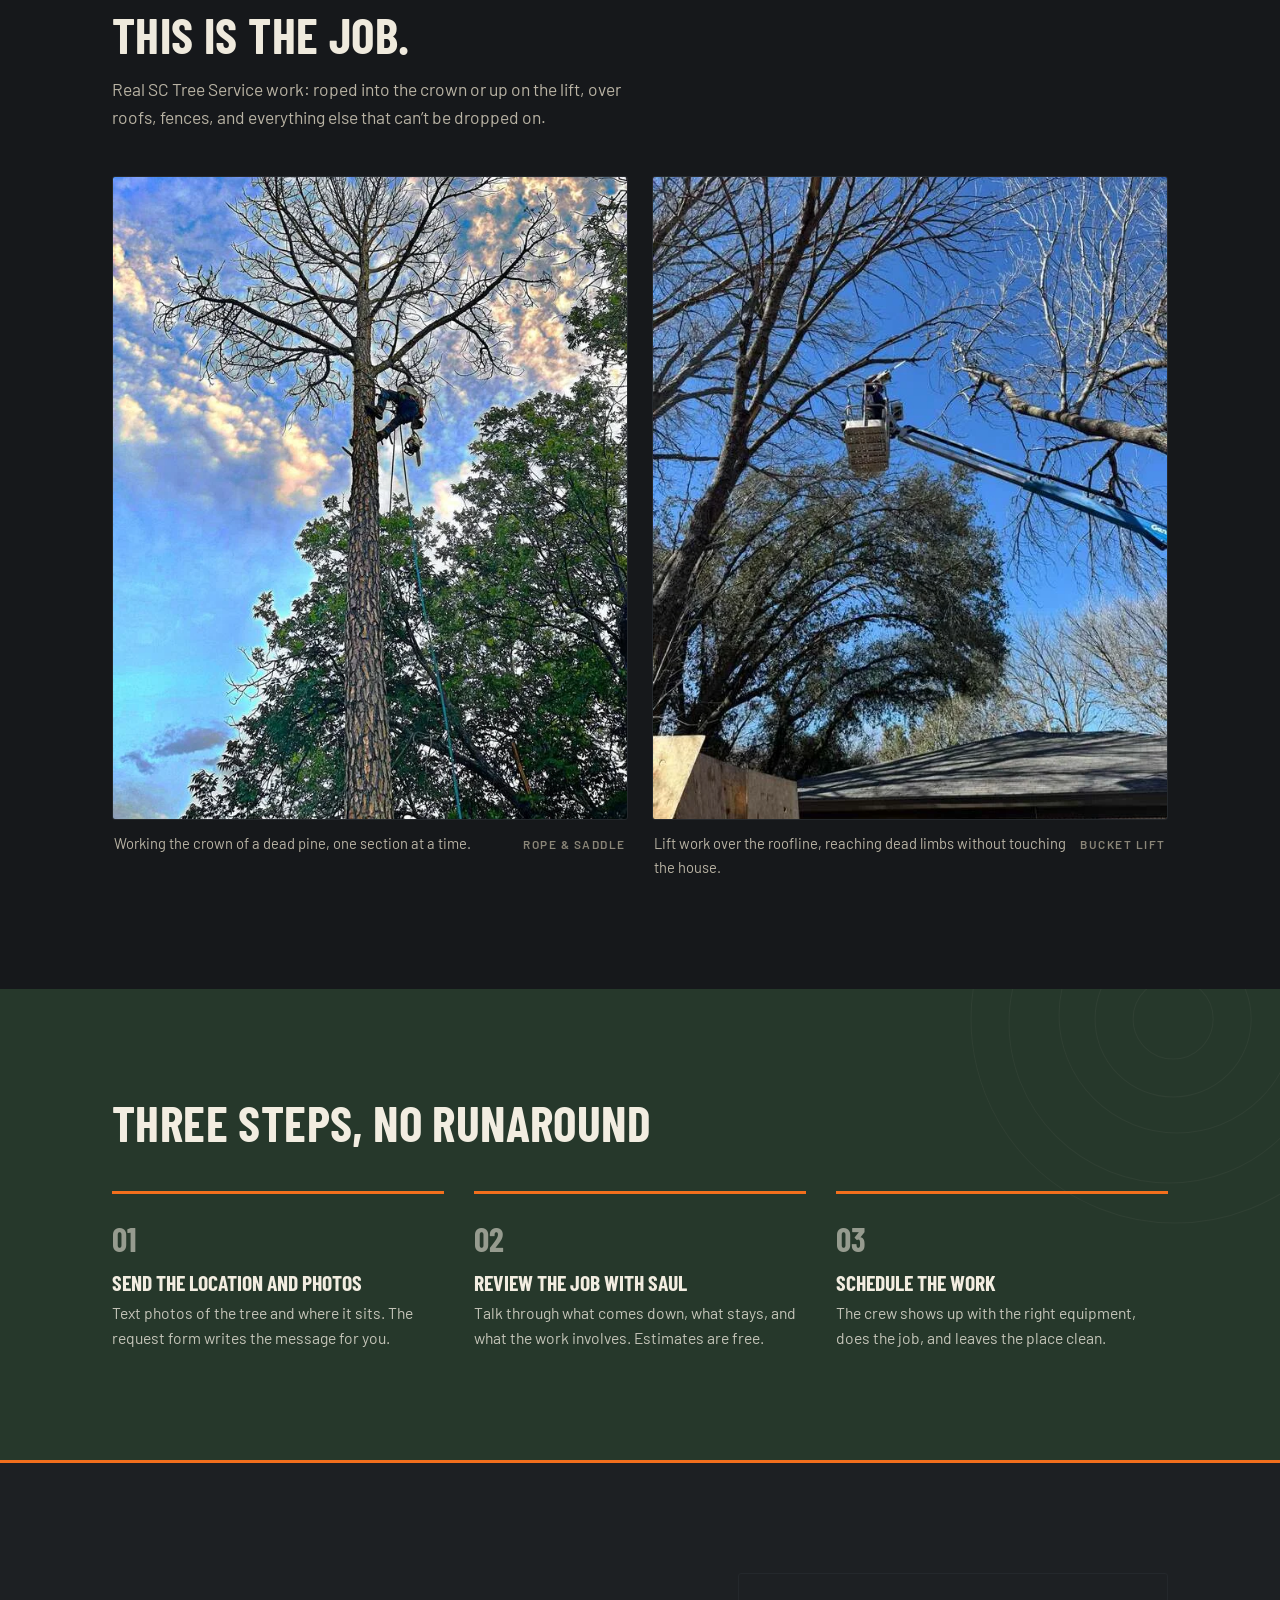
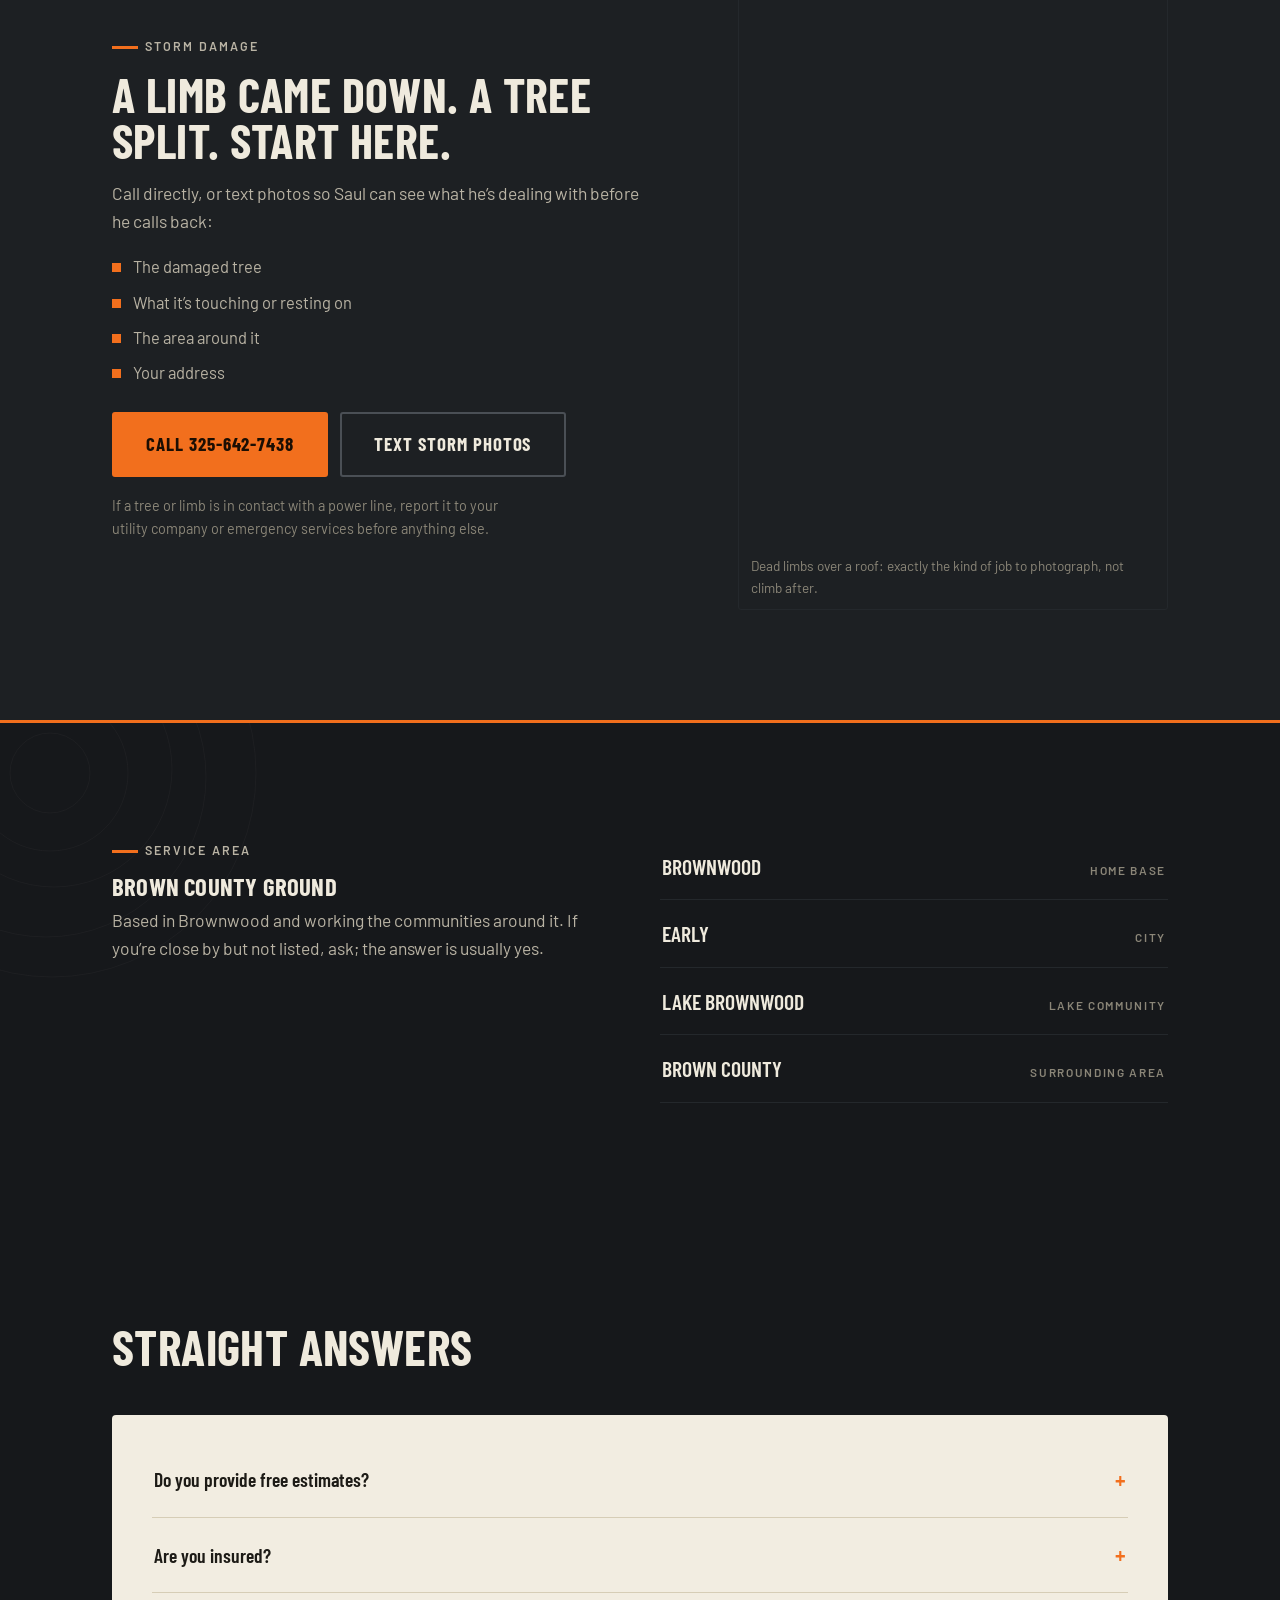
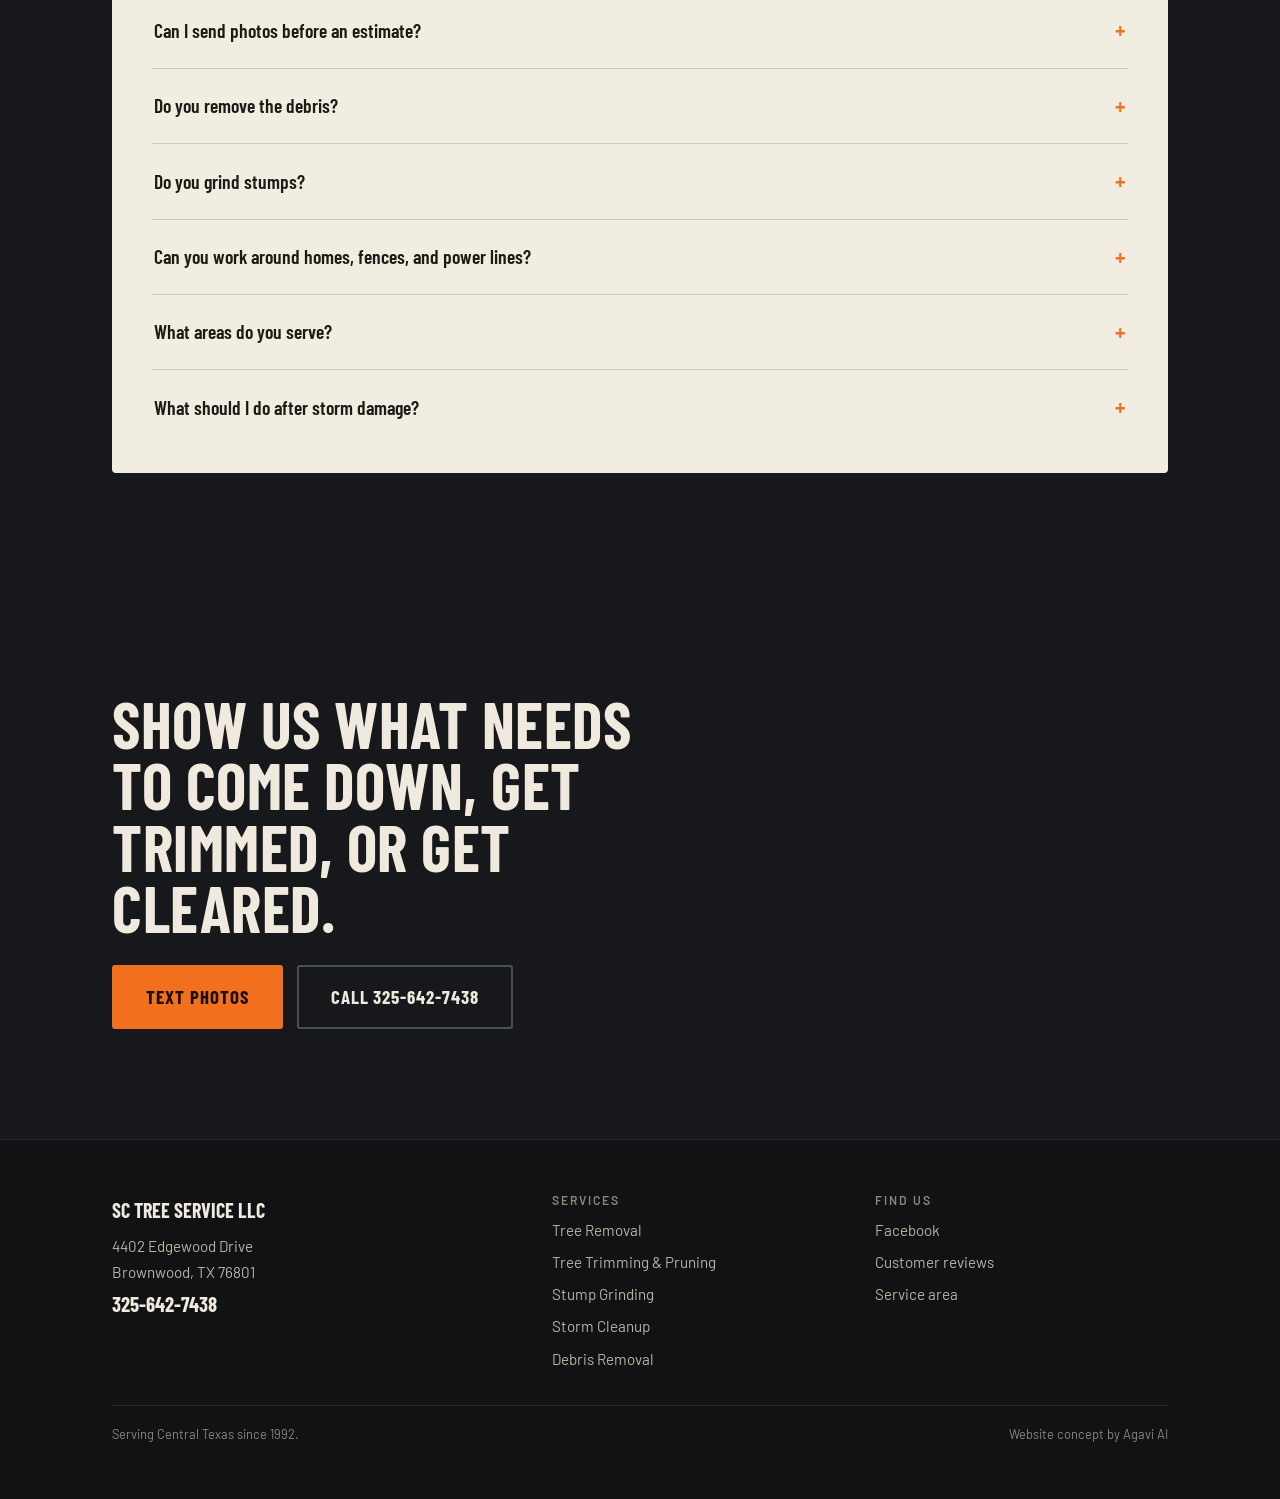
==== commit 7121e9dd: "Redesign SC Tree Service site: real photos, verified reviews, SMS photo-quote flow, owner preview pa" ====
--- a/index.html
+++ b/index.html
@@ -3,264 +3,672 @@
 <head>
 <meta charset="UTF-8">
 <meta name="viewport" content="width=device-width, initial-scale=1">
-<title>SC Tree Service LLC | Brownwood, TX</title>
-<meta name="description" content="Tree removal, trimming, stump grinding, and storm damage cleanup in Brownwood, Early, and Lake Brownwood, TX. Over 30 years of tree work in Brown County.">
-<link rel="preconnect" href="https://fonts.gstatic.com" crossorigin>
-<link rel="preload" as="style"
-  href="https://fonts.googleapis.com/css2?family=Zilla+Slab:wght@500;700&display=swap"
-  onload="this.rel='stylesheet'">
-<noscript><link rel="stylesheet" href="https://fonts.googleapis.com/css2?family=Zilla+Slab:wght@500;700&display=swap"></noscript>
-<link rel="preload" as="image" href="assets/hero.jpg" fetchpriority="high">
-<link rel="stylesheet" href="base.css">
+<title>SC Tree Service LLC | Tree Removal, Trimming & Storm Cleanup in Brownwood, TX</title>
+<meta name="description" content="Insured tree removal, trimming, stump grinding, debris removal, and storm cleanup in Brownwood, Early, and Lake Brownwood, Texas. Free estimates. Text photos of the tree to 325-642-7438 to get started.">
+<link rel="canonical" href="https://sctree.agaviai.com/">
+<meta property="og:type" content="website">
+<meta property="og:site_name" content="SC Tree Service LLC">
+<meta property="og:title" content="SC Tree Service LLC | Brownwood, TX">
+<meta property="og:description" content="Dangerous tree work. Done safely. Left clean. Tree removal, trimming, stump grinding, and storm cleanup across Brownwood, Early, and Lake Brownwood. Free estimates.">
+<meta property="og:url" content="https://sctree.agaviai.com/">
+<meta property="og:image" content="https://sctree.agaviai.com/assets/og.jpg">
+<meta property="og:image:width" content="1200">
+<meta property="og:image:height" content="630">
+<meta name="twitter:card" content="summary_large_image">
+<meta name="twitter:title" content="SC Tree Service LLC | Brownwood, TX">
+<meta name="twitter:description" content="Dangerous tree work. Done safely. Left clean. Serving Central Texas since 1992.">
+<meta name="twitter:image" content="https://sctree.agaviai.com/assets/og.jpg">
+<meta name="theme-color" content="#16181b">
+<link rel="icon" href="assets/favicon.svg" type="image/svg+xml">
+<link rel="preload" as="font" type="font/woff2" href="assets/fonts/barlow-cond-700.woff2" crossorigin>
+<link rel="preload" as="font" type="font/woff2" href="assets/fonts/barlow-400.woff2" crossorigin>
+<link rel="preload" as="image" imagesrcset="assets/work-climber-480.webp 480w, assets/work-climber-639.webp 639w" imagesizes="(min-width:880px) 42vw, 100vw" fetchpriority="high">
 <link rel="stylesheet" href="styles.css">
+<script type="application/ld+json">
+{
+  "@context": "https://schema.org",
+  "@type": "HomeAndConstructionBusiness",
+  "@id": "https://sctree.agaviai.com/#business",
+  "name": "SC Tree Service LLC",
+  "url": "https://sctree.agaviai.com/",
+  "image": "https://sctree.agaviai.com/assets/og.jpg",
+  "telephone": "+13256427438",
+  "foundingDate": "1992",
+  "address": {
+    "@type": "PostalAddress",
+    "streetAddress": "4402 Edgewood Drive",
+    "addressLocality": "Brownwood",
+    "addressRegion": "TX",
+    "postalCode": "76801",
+    "addressCountry": "US"
+  },
+  "areaServed": [
+    {"@type": "City", "name": "Brownwood"},
+    {"@type": "City", "name": "Early"},
+    {"@type": "Place", "name": "Lake Brownwood"},
+    {"@type": "AdministrativeArea", "name": "Brown County"}
+  ],
+  "sameAs": ["https://www.facebook.com/p/SC-TREE-service-LLC-100093349081383/"],
+  "hasOfferCatalog": {
+    "@type": "OfferCatalog",
+    "name": "Tree services",
+    "itemListElement": [
+      {"@type": "Offer", "itemOffered": {"@type": "Service", "name": "Tree Removal", "areaServed": "Brown County, TX"}},
+      {"@type": "Offer", "itemOffered": {"@type": "Service", "name": "Tree Trimming and Pruning", "areaServed": "Brown County, TX"}},
+      {"@type": "Offer", "itemOffered": {"@type": "Service", "name": "Stump Grinding", "areaServed": "Brown County, TX"}},
+      {"@type": "Offer", "itemOffered": {"@type": "Service", "name": "Storm Damage Cleanup", "areaServed": "Brown County, TX"}},
+      {"@type": "Offer", "itemOffered": {"@type": "Service", "name": "Debris Removal", "areaServed": "Brown County, TX"}}
+    ]
+  }
+}
+</script>
+<script type="application/ld+json">
+{
+  "@context": "https://schema.org",
+  "@type": "FAQPage",
+  "mainEntity": [
+    {"@type": "Question", "name": "Do you provide free estimates?", "acceptedAnswer": {"@type": "Answer", "text": "Yes. Estimates are free. Call or text photos of the tree and Saul will follow up on your request."}},
+    {"@type": "Question", "name": "Are you insured?", "acceptedAnswer": {"@type": "Answer", "text": "Yes. SC Tree Service LLC is insured. If you have questions about coverage, ask when you talk through the estimate."}},
+    {"@type": "Question", "name": "Can I send photos before an estimate?", "acceptedAnswer": {"@type": "Answer", "text": "Yes, and it helps. Text 2-3 photos of the tree, its base, and whatever is nearby to 325-642-7438, along with the property location. The request button on this page writes that text for you."}},
+    {"@type": "Question", "name": "Do you remove the debris?", "acceptedAnswer": {"@type": "Answer", "text": "Yes. Debris removal is one of the core services. Limbs, brush, and cut wood can be hauled off as part of the job; mention it when you ask for the estimate so it's included."}},
+    {"@type": "Question", "name": "Do you grind stumps?", "acceptedAnswer": {"@type": "Answer", "text": "Yes. Stump grinding is offered on its own or after a removal, so the stump isn't left sitting in the yard."}},
+    {"@type": "Question", "name": "Can you work around homes, fences, and power lines?", "acceptedAnswer": {"@type": "Answer", "text": "Working near homes, fences, and other structures is normal tree work, and every job is planned around what the tree could reach. Power lines are different. If a tree or limb is touching or resting on an active utility line, report it to your utility provider or emergency services first. Once the line is made safe, call about the tree work itself."}},
+    {"@type": "Question", "name": "What areas do you serve?", "acceptedAnswer": {"@type": "Answer", "text": "Brownwood, Early, Lake Brownwood, and the surrounding Brown County area."}},
+    {"@type": "Question", "name": "What should I do after storm damage?", "acceptedAnswer": {"@type": "Answer", "text": "Keep people and pets away from the tree, especially anything under tension or near a line, and don't try to cut a loaded limb. From a safe distance, take photos of the damage, what it's touching, and the area around it. Then call or text 325-642-7438 with your address."}}
+  ]
+}
+</script>
 </head>
 <body>
+<a class="skip-link" href="#main">Skip to content</a>
 
 <header class="site-header">
   <div class="container site-header__row">
-    <a class="wordmark" href="#top">
-      <span class="wordmark__name">SC Tree Service</span>
-      <span class="wordmark__sub">Brownwood, TX &middot; Tree Service</span>
+    <a class="wordmark" href="#top" aria-label="SC Tree Service, back to top">
+      <span class="wordmark__name">SC <em>Tree</em> Service</span>
+      <span class="wordmark__sub">Brownwood &middot; Texas</span>
     </a>
-    <div class="header-actions">
-      <a class="btn btn--secondary" href="#request">Request service</a>
-      <a class="btn btn--primary" href="tel:+13256427438">Call the crew</a>
+    <nav class="site-nav" aria-label="Sections">
+      <a href="#services">Services</a>
+      <a href="#work">Work</a>
+      <a href="#reviews">Reviews</a>
+      <a href="#storm">Storm Cleanup</a>
+    </nav>
+    <div class="header-cta">
+      <a class="btn btn--ghost" href="tel:+13256427438">Call 325-642-7438</a>
+      <button class="btn btn--orange" type="button" data-quote-open>Text Photos</button>
+    </div>
+    <div class="header-phone">
+      <a href="tel:+13256427438" aria-label="Call SC Tree Service at 325 642 7438">325-642-7438</a>
     </div>
   </div>
 </header>
 
-<section class="hero hero--photo" id="top">
-  <!-- Generic licensed industry photo, NOT the customer's premises. Offer to
-       swap for the shop's own photos after the walk-in. Credit line in footer (CC BY-SA). -->
-  <img class="hero__photo" src="assets/hero.jpg" alt=""
-       width="1500" height="999" fetchpriority="high" decoding="async">
-  <div class="container">
-    <div class="hero__inner">
-      <p class="kicker">Removal &middot; Trimming &middot; Storm Cleanup</p>
-      <h1 class="display">Over 30 years cutting trees in Brown County.</h1>
-      <p class="lead">SC Tree Service handles removal, trimming, stump grinding,
-        and storm cleanup around Brownwood, Early, and Lake Brownwood. Call the
-        number below or send a request and we'll call you back.</p>
+<main id="main">
+
+<!-- ============================ HERO ============================ -->
+<section class="hero" id="top" aria-label="SC Tree Service introduction">
+  <div class="hero__grid">
+    <div class="hero__media" id="hero-media">
+      <picture>
+        <source type="image/webp" srcset="assets/work-climber-320.webp 320w, assets/work-climber-480.webp 480w, assets/work-climber-639.webp 639w" sizes="(min-width:880px) 42vw, 100vw">
+        <img src="assets/work-climber-639.jpg"
+             srcset="assets/work-climber-320.jpg 320w, assets/work-climber-480.jpg 480w, assets/work-climber-639.jpg 639w"
+             sizes="(min-width:880px) 42vw, 100vw"
+             width="639" height="800" fetchpriority="high" decoding="async"
+             alt="SC Tree Service climber roped into the top of a tall pine, working the bare crown high above the surrounding oaks">
+      </picture>
+    </div>
+    <div class="hero__ring" aria-hidden="true"></div>
+    <div class="hero__copy">
+      <p class="eyebrow">Brownwood, Texas &middot; Serving Central Texas Since 1992</p>
+      <h1 class="display">Dangerous tree work. <span class="accent">Done safely.</span> Left clean.</h1>
+      <p class="lead">Tree removal, trimming, stump grinding, and storm cleanup across Brownwood, Early, Lake Brownwood, and surrounding communities.</p>
       <div class="hero__cta">
-        <a class="btn btn--primary btn--block" href="tel:+13256427438">Call the crew</a>
-        <a class="btn btn--secondary btn--block" href="#request">Request service</a>
-      </div>
-      <ul class="trust-strip">
-        <li>Brown County</li><li>Lake Brownwood</li><li>Phone or form intake</li>
+        <button class="btn btn--orange btn--big" type="button" data-quote-open>Text Photos for an Estimate</button>
+        <a class="btn btn--ghost btn--big" href="tel:+13256427438">Call Saul</a>
+      </div>
+      <ul class="trust-row">
+        <li>Insured</li>
+        <li>Free Estimates</li>
+        <li>Local Since 1992</li>
       </ul>
     </div>
   </div>
 </section>
 
-<div class="section-divider divider-tick"></div>
-
-<section class="trustbar"><div class="container"><div class="trustbar__grid">
-  <div class="stat"><span class="stat__k">Where</span><span class="stat__v">Brown County</span></div>
-  <div class="stat"><span class="stat__k">Since</span><span class="stat__v">Over 30 years</span></div>
-  <div class="stat is-slot"><span class="stat__k">Insured</span>
-    <span class="stat__v">ASK OWNER &mdash; insured? bonded?</span></div>
-    <!-- ASK OWNER: Facebook posts reference "insured" but this was not independently verified.
-         Confirm current insurance and bonding status with the owner before stating either on the page. -->
-  <div class="stat"><span class="stat__k">Reviews</span><span class="stat__v">On Google &amp; Facebook</span></div>
-</div></div></section>
-
-<div class="section-divider divider-tick"></div>
-
-<section class="section" id="services"><div class="container">
-  <div class="section__head">
-    <p class="kicker">What we do</p>
-    <h2 class="display">Services</h2>
-  </div>
-  <div class="grid cards">
-    <article class="card"><h3>Tree removal</h3>
-      <p>Full removal of trees that are dead, damaged, or in the wrong spot.</p>
-      <p>Tell us the size and location and we'll plan the job.</p></article>
-    <article class="card"><h3>Tree trimming</h3>
-      <p>Canopy thinning and limb trimming to keep trees healthy and clear.</p>
-      <p>Regular trims cut down on storm damage later.</p></article>
-    <article class="card"><h3>Stump grinding</h3>
-      <p>Stumps ground down flush so the yard is usable again.</p>
-      <p>Works after our removal jobs or on its own.</p></article>
-    <article class="card"><h3>Debris removal</h3>
-      <p>Limbs, brush, and cut wood hauled off the property.</p>
-      <p>Ask about hauling as part of any job.</p></article>
-    <article class="card"><h3>Storm damage cleanup</h3>
-      <p>Downed limbs and storm-damaged trees cleared from yards and roofs.</p>
-      <p>See the storm section below to call direct.</p></article>
-  </div>
-</div></section>
-
-<div class="section-divider divider-tick"></div>
-
-<section class="section centerpiece" id="work">
-  <div class="container">
-    <p class="kicker">The work</p>
-    <h2 class="display">See the before and after, not just hear about it.</h2>
-    <p class="centerpiece__lead">Thirty years of removals, trims, and cleanups
-      around Brown County — six jobs, start to finish, plus a direct line for
-      storm damage.</p>
-    <div class="centerpiece__panel">
-      <p class="gallery-intro">Photos below are placeholders sized and framed
-        for the finished site. Pull real before/after shots from the SC Tree
-        Service Facebook page and Yelp listing before the walk-in.</p>
-      <div class="grid gallery-pairs">
-        <div class="ph-pair" style="--ph-ratio:4/5">
-          <div class="ph__frame"><span class="ph-pair__label">Before</span>
-            <span class="ph__chip">PHOTO &mdash; large tree, pre-removal &middot; pull from Facebook</span></div>
-          <div class="ph__frame"><span class="ph-pair__label">After</span>
-            <span class="ph__chip">PHOTO &mdash; same site, tree removed &middot; pull from Facebook</span></div>
-        </div>
-        <div class="ph-pair" style="--ph-ratio:4/5">
-          <div class="ph__frame"><span class="ph-pair__label">Before</span>
-            <span class="ph__chip">PHOTO &mdash; storm-damaged tree &middot; pull from Facebook</span></div>
-          <div class="ph__frame"><span class="ph-pair__label">After</span>
-            <span class="ph__chip">PHOTO &mdash; storm debris cleared &middot; pull from Facebook</span></div>
-        </div>
-        <div class="ph-pair" style="--ph-ratio:4/5">
-          <div class="ph__frame"><span class="ph-pair__label">Before</span>
-            <span class="ph__chip">PHOTO &mdash; stump before grinding &middot; pull from Facebook or Yelp</span></div>
-          <div class="ph__frame"><span class="ph-pair__label">After</span>
-            <span class="ph__chip">PHOTO &mdash; ground flush, yard clear &middot; pull from Facebook or Yelp</span></div>
-        </div>
-        <div class="ph-pair" style="--ph-ratio:4/5">
-          <div class="ph__frame"><span class="ph-pair__label">Before</span>
-            <span class="ph__chip">PHOTO &mdash; overgrown canopy &middot; pull from Facebook</span></div>
-          <div class="ph__frame"><span class="ph-pair__label">After</span>
-            <span class="ph__chip">PHOTO &mdash; trimmed and thinned &middot; pull from Facebook</span></div>
-        </div>
-        <div class="ph-pair" style="--ph-ratio:4/5">
-          <div class="ph__frame"><span class="ph-pair__label">Before</span>
-            <span class="ph__chip">PHOTO &mdash; brush and limbs piled &middot; pull from Facebook or Yelp</span></div>
-          <div class="ph__frame"><span class="ph-pair__label">After</span>
-            <span class="ph__chip">PHOTO &mdash; debris hauled off &middot; pull from Facebook or Yelp</span></div>
-        </div>
-        <div class="ph-pair" style="--ph-ratio:4/5">
-          <div class="ph__frame"><span class="ph-pair__label">Before</span>
-            <span class="ph__chip">PHOTO &mdash; tree leaning near structure &middot; pull from Facebook</span></div>
-          <div class="ph__frame"><span class="ph-pair__label">After</span>
-            <span class="ph__chip">PHOTO &mdash; hazard tree removed &middot; pull from Facebook</span></div>
-        </div>
-      </div>
-
-      <div class="storm">
-        <span class="storm__tag">Storm damage</span>
-        <h3>A tree came down. Call direct.</h3>
-        <p>Downed limbs, split trunks, and storm-damaged trees on a roof or
-          fence line. Call and tell us what's down and where.</p>
-        <a class="btn btn--primary" href="tel:+13256427438">Call for storm cleanup &middot; 325-642-7438</a>
-        <div class="fact-slot">
-          <span class="chip chip--accent">ASK OWNER &mdash; storm response time</span>
-          <span class="fact-slot__note">Confirm how fast the crew can typically get to a storm call before advertising any timeframe on the live site.</span>
-        </div>
-        <!-- Do not state 24-hour or emergency response availability anywhere — unverified. -->
-      </div>
-    </div>
-  </div>
-</section>
-
-<div class="section-divider divider-tick"></div>
-
-<section class="section section--tint" id="reviews"><div class="container">
-  <div class="section__head">
-    <p class="kicker">What customers say</p>
-    <h2 class="display">Word gets around</h2>
-  </div>
-  <div class="grid cards">
-    <!-- REVIEW SLOTS: per factory-wide design-director ruling, ALL review cards on this
-         site ship as labeled slots — no real quote cards on the page. A moderate-confidence
-         candidate quote (Donnie, via a cached Facebook snippet) exists; it is NOT printed
-         here. See README.md walk-in checklist: verify it on the live Facebook listing, then
-         paste verbatim + first name before the walk-in. -->
-    <figure class="review-slot">
-      <span class="review-slot__tab">Review slot</span>
-      <p class="review-slot__body"><strong>Paste one real Google or Facebook review here.</strong>
-        Verbatim only, plus the reviewer's first name. Do not paraphrase.</p>
+<!-- ============================ REVIEWS ============================ -->
+<section class="section" id="reviews" aria-labelledby="reviews-h">
+  <div class="container">
+    <div class="section__head">
+      <p class="eyebrow">Reviews</p>
+      <h2 class="display" id="reviews-h">The kind of work people recommend by name.</h2>
+      <p class="section__note">Excerpts from customer reviews published on SC Tree Service&rsquo;s website, quoted as written.</p>
+    </div>
+
+    <figure class="review-feature">
+      <blockquote>&ldquo;I'm Thrilled with the work SC Tree Service provided!!&rdquo;</blockquote>
+      <figcaption class="review__by"><strong>Shawn B.</strong></figcaption>
     </figure>
-    <figure class="review-slot">
-      <span class="review-slot__tab">Review slot</span>
-      <p class="review-slot__body"><strong>Paste one real Google or Facebook review here.</strong>
-        Verbatim only, plus the reviewer's first name. Do not paraphrase.</p>
-    </figure>
-    <figure class="review-slot">
-      <span class="review-slot__tab">Review slot</span>
-      <p class="review-slot__body"><strong>Paste one real Google or Facebook review here.</strong>
-        Verbatim only, plus the reviewer's first name. Do not paraphrase.</p>
-    </figure>
-  </div>
-</div></section>
-
-<div class="section-divider divider-tick"></div>
-
-<section class="section" id="hours"><div class="container">
-  <div class="info-block">
-    <div class="info-card"><h3>Find us</h3>
-      <address class="addr">
-        4402 Edgewood Dr, Brownwood, TX 76801<br>
-        <a class="tel" href="tel:+13256427438">325-642-7438</a>
-      </address>
-      <p class="form-note" style="margin-top:14px">
-        <a href="https://www.facebook.com/p/SC-TREE-service-LLC-100093349081383/" target="_blank" rel="noopener">Find us on Facebook</a>
-      </p>
-    </div>
-    <div class="info-card"><h3>Hours</h3>
-      <ul class="hours">
-        <li><span class="day">Mon&ndash;Fri</span><span class="time">ASK OWNER</span></li>
-        <li><span class="day">Sat&ndash;Sun</span><span class="time">ASK OWNER</span></li>
-        <!-- VERIFY hours with owner before launch. No hours data was found in any research source. -->
+
+    <div class="review-wall">
+      <figure class="review review--tall">
+        <span class="review__tag">Safety at height</span>
+        <blockquote>&ldquo;&hellip;removed a very dangerous limb from a VERY high tree&hellip;&rdquo;</blockquote>
+        <figcaption class="review__by"><strong>Marianne L.</strong> &middot; Facebook review</figcaption>
+      </figure>
+      <figure class="review">
+        <span class="review__tag">Cleanup</span>
+        <blockquote>&ldquo;Left the place nice and clean.&rdquo;</blockquote>
+        <figcaption class="review__by"><strong>Mark Y.</strong> &middot; Red oak thinning</figcaption>
+      </figure>
+      <figure class="review">
+        <span class="review__tag">Communication</span>
+        <blockquote>&ldquo;&hellip;impressed with his professionalism and work ethic.&rdquo;</blockquote>
+        <figcaption class="review__by"><strong>Luann M.</strong></figcaption>
+      </figure>
+      <figure class="review">
+        <span class="review__tag">Crew</span>
+        <blockquote>&ldquo;&hellip;could not have found a better tree service.&rdquo;</blockquote>
+        <figcaption class="review__by"><strong>Michael A.</strong></figcaption>
+      </figure>
+      <figure class="review">
+        <span class="review__tag">Speed</span>
+        <blockquote>&ldquo;&hellip;fast, professional and easy to work with.&rdquo;</blockquote>
+        <figcaption class="review__by"><strong>Gwen D.</strong> &middot; Facebook review</figcaption>
+      </figure>
+      <figure class="review">
+        <span class="review__tag">Big removals</span>
+        <blockquote>&ldquo;&hellip;awesome cleanup.&rdquo;</blockquote>
+        <figcaption class="review__by"><strong>Clayton W.</strong> &middot; Live oak removal, Early TX</figcaption>
+      </figure>
+      <figure class="review">
+        <span class="review__tag">The result</span>
+        <blockquote>&ldquo;&hellip;it's a relief for me to have it done.&rdquo;</blockquote>
+        <figcaption class="review__by"><strong>Joe S.</strong></figcaption>
+      </figure>
+    </div>
+  </div>
+</section>
+
+<!-- ============================ SERVICES ============================ -->
+<section class="section services" id="services" aria-labelledby="services-h">
+  <div class="container">
+    <div class="section__head">
+      <h2 class="display" id="services-h">What we handle</h2>
+      <p class="lead">Every job starts the same way: tell us where the tree is and what it&rsquo;s close to.</p>
+    </div>
+
+    <article class="svc">
+      <span class="svc__idx" aria-hidden="true">01</span>
+      <h3>Tree Removal</h3>
+      <div class="svc__body">
+        <p>Dead, dying, storm-split, or leaning where it shouldn&rsquo;t. Trees come down in controlled sections, planned around whatever sits underneath them.</p>
+        <ul class="svc__uses">
+          <li>Dead or dying trees</li>
+          <li>Limbs over the roof</li>
+          <li>Leaning after a storm</li>
+          <li>Clearing for fences or building</li>
+        </ul>
+      </div>
+      <span class="svc__go"><button class="btn btn--svc" type="button" data-quote-open data-service="Tree removal">Text photos of the tree</button></span>
+    </article>
+
+    <article class="svc">
+      <span class="svc__idx" aria-hidden="true">02</span>
+      <h3>Tree Trimming &amp; Pruning</h3>
+      <div class="svc__body">
+        <p>Crown thinning, raising, and reduction, dead wood cut out, and limbs brought back off roofs and drives, so the tree is healthier and the house is safer.</p>
+        <ul class="svc__uses">
+          <li>Limbs on the house</li>
+          <li>Thinning heavy canopies</li>
+          <li>Dead wood removal</li>
+          <li>Shaping live oaks</li>
+        </ul>
+      </div>
+      <span class="svc__go"><button class="btn btn--svc" type="button" data-quote-open data-service="Tree trimming">Text photos of the tree</button></span>
+    </article>
+
+    <article class="svc">
+      <span class="svc__idx" aria-hidden="true">03</span>
+      <h3>Stump Grinding</h3>
+      <div class="svc__body">
+        <p>The stump gets ground down below grade instead of sitting in the yard for years. Works after our removals or on stumps someone else left behind.</p>
+        <ul class="svc__uses">
+          <li>After a removal</li>
+          <li>Old stumps in the yard</li>
+          <li>Mowing and regrading</li>
+        </ul>
+      </div>
+      <span class="svc__go"><button class="btn btn--svc" type="button" data-quote-open data-service="Stump grinding">Text a photo of the stump</button></span>
+    </article>
+
+    <article class="svc">
+      <span class="svc__idx" aria-hidden="true">04</span>
+      <h3>Storm Cleanup</h3>
+      <div class="svc__body">
+        <p>Downed limbs, split trunks, and hangers left overhead after Central Texas weather. If an insurance claim is involved, mention it when you reach out.</p>
+        <ul class="svc__uses">
+          <li>Limbs down in the yard</li>
+          <li>Split or cracked trunks</li>
+          <li>Hangers still overhead</li>
+        </ul>
+      </div>
+      <span class="svc__go"><button class="btn btn--svc" type="button" data-quote-open data-service="Storm damage">Text photos of the damage</button></span>
+    </article>
+
+    <article class="svc">
+      <span class="svc__idx" aria-hidden="true">05</span>
+      <h3>Debris Removal</h3>
+      <div class="svc__body">
+        <p>Limbs, brush, and cut wood hauled off the property when the work is done, not stacked at the curb for you to deal with.</p>
+        <ul class="svc__uses">
+          <li>Haul-off after tree work</li>
+          <li>Brush and limb piles</li>
+        </ul>
+      </div>
+      <span class="svc__go"><button class="btn btn--svc" type="button" data-quote-open data-service="Debris removal">Text photos of the pile</button></span>
+    </article>
+  </div>
+</section>
+
+<!-- ============================ PHOTO QUOTE ============================ -->
+<section class="section" id="estimate" aria-labelledby="estimate-h">
+  <div class="container">
+    <div class="quote-sheet">
+      <div class="quote-sheet__grid">
+        <div>
+          <h2 class="display" id="estimate-h">Start with a few photos.</h2>
+          <p class="lead">Tell us what needs attention, where it is, and what it is close to. We&rsquo;ll have the basic information before we call you back.</p>
+          <ol class="quote-points">
+            <li><span class="n" aria-hidden="true">1</span><span><strong>Answer a few quick questions.</strong> Service, location, and what the tree is near. About a minute.</span></li>
+            <li><span class="n" aria-hidden="true">2</span><span><strong>Your messaging app opens</strong> with the request already written, addressed straight to Saul&rsquo;s phone.</span></li>
+            <li><span class="n" aria-hidden="true">3</span><span><strong>Attach 2&ndash;3 photos and hit send.</strong> The full tree, the base, and anything nearby.</span></li>
+          </ol>
+          <button class="btn btn--ink btn--big" type="button" data-quote-open>Start an Estimate Request</button>
+          <noscript><p style="margin-top:14px">This form needs JavaScript. You can do the same thing by hand: text photos of the tree, its base, and your address to <a href="sms:+13256427438">325-642-7438</a>.</p></noscript>
+        </div>
+        <div class="quote-demo" aria-hidden="true">
+          <p class="quote-demo__label">What Saul receives</p>
+          <pre class="msg-preview">SC TREE ESTIMATE REQUEST
+
+<span class="dim">Name:</span> Your name
+<span class="dim">Phone:</span> Your number
+<span class="dim">Location:</span> Street or area
+<span class="dim">Service:</span> Tree removal
+<span class="dim">Near:</span> House, fence
+<span class="dim">Urgency:</span> Within the next few weeks
+<span class="dim">Preferred reply:</span> Text
+
+I'll attach photos in this message.</pre>
+        </div>
+      </div>
+    </div>
+  </div>
+</section>
+
+<!-- ============================ WORK ============================ -->
+<section class="section" id="work" aria-labelledby="work-h">
+  <div class="container">
+    <div class="section__head">
+      <p class="eyebrow">The work</p>
+      <h2 class="display" id="work-h">This is the job.</h2>
+      <p class="lead">Real SC Tree Service work: roped into the crown or up on the lift, over roofs, fences, and everything else that can&rsquo;t be dropped on.</p>
+    </div>
+    <div class="work-grid">
+      <figure class="work-item">
+        <button type="button" data-lightbox="0" aria-label="Enlarge photo: climber working the crown of a tall pine">
+          <picture>
+            <source type="image/webp" srcset="assets/work-climber-320.webp 320w, assets/work-climber-480.webp 480w, assets/work-climber-639.webp 639w" sizes="(min-width:760px) 46vw, 92vw">
+            <img src="assets/work-climber-639.jpg"
+                 srcset="assets/work-climber-320.jpg 320w, assets/work-climber-480.jpg 480w, assets/work-climber-639.jpg 639w"
+                 sizes="(min-width:760px) 46vw, 92vw"
+                 width="639" height="800" loading="lazy" decoding="async"
+                 alt="Climber on rope and saddle near the top of a tall pine trunk, dwarfed by the tree, with a chainsaw hanging from the harness">
+          </picture>
+        </button>
+        <figcaption><span>Working the crown of a dead pine, one section at a time.</span><span class="where">Rope &amp; saddle</span></figcaption>
+      </figure>
+      <figure class="work-item">
+        <button type="button" data-lightbox="1" aria-label="Enlarge photo: bucket lift raised over a roofline into a large oak">
+          <picture>
+            <source type="image/webp" srcset="assets/work-bucket-320.webp 320w, assets/work-bucket-480.webp 480w, assets/work-bucket-600.webp 600w" sizes="(min-width:760px) 46vw, 92vw">
+            <img src="assets/work-bucket-600.jpg"
+                 srcset="assets/work-bucket-320.jpg 320w, assets/work-bucket-480.jpg 480w, assets/work-bucket-600.jpg 600w"
+                 sizes="(min-width:760px) 46vw, 92vw"
+                 width="600" height="800" loading="lazy" decoding="async"
+                 alt="Bucket lift boom extended over a home's roofline to reach dead limbs in a large bare oak against a blue sky">
+          </picture>
+        </button>
+        <figcaption><span>Lift work over the roofline, reaching dead limbs without touching the house.</span><span class="where">Bucket lift</span></figcaption>
+      </figure>
+    </div>
+  </div>
+</section>
+
+<!-- ============================ PROCESS ============================ -->
+<section class="section process" aria-labelledby="process-h">
+  <div class="container">
+    <div class="section__head">
+      <h2 class="display" id="process-h">Three steps, no runaround</h2>
+    </div>
+    <ol class="steps">
+      <li>
+        <h3>Send the location and photos</h3>
+        <p>Text photos of the tree and where it sits. The request form writes the message for you.</p>
+      </li>
+      <li>
+        <h3>Review the job with Saul</h3>
+        <p>Talk through what comes down, what stays, and what the work involves. Estimates are free.</p>
+      </li>
+      <li>
+        <h3>Schedule the work</h3>
+        <p>The crew shows up with the right equipment, does the job, and leaves the place clean.</p>
+      </li>
+    </ol>
+  </div>
+</section>
+
+<!-- ============================ STORM ============================ -->
+<section class="section storm" id="storm" aria-labelledby="storm-h">
+  <div class="container">
+    <div class="storm__grid">
+      <div>
+        <p class="eyebrow">Storm damage</p>
+        <h2 class="display" id="storm-h">A limb came down. A tree split. Start here.</h2>
+        <p class="lead">Call directly, or text photos so Saul can see what he&rsquo;s dealing with before he calls back:</p>
+        <ul class="storm__list">
+          <li>The damaged tree</li>
+          <li>What it&rsquo;s touching or resting on</li>
+          <li>The area around it</li>
+          <li>Your address</li>
+        </ul>
+        <div class="storm__cta">
+          <a class="btn btn--orange btn--big" href="tel:+13256427438">Call 325-642-7438</a>
+          <button class="btn btn--ghost btn--big" type="button" data-quote-open data-service="Storm damage">Text Storm Photos</button>
+        </div>
+        <p class="storm__note">If a tree or limb is in contact with a power line, report it to your utility company or emergency services before anything else.</p>
+      </div>
+      <figure class="storm__photo">
+        <picture>
+          <source type="image/webp" srcset="assets/work-bucket-320.webp 320w, assets/work-bucket-480.webp 480w, assets/work-bucket-600.webp 600w" sizes="(min-width:880px) 36vw, 92vw">
+          <img src="assets/work-bucket-600.jpg"
+               srcset="assets/work-bucket-320.jpg 320w, assets/work-bucket-480.jpg 480w, assets/work-bucket-600.jpg 600w"
+               sizes="(min-width:880px) 36vw, 92vw"
+               width="600" height="800" loading="lazy" decoding="async"
+               alt="Bucket lift working dead limbs out of a large oak directly above a shingle roof">
+        </picture>
+        <figcaption>Dead limbs over a roof: exactly the kind of job to photograph, not climb after.</figcaption>
+      </figure>
+    </div>
+  </div>
+</section>
+
+<!-- ============================ SERVICE AREA ============================ -->
+<section class="section area" id="area" aria-labelledby="area-h">
+  <div class="container">
+    <div class="area__grid">
+      <div>
+        <p class="eyebrow">Service area</p>
+        <h2 class="display" id="area-h">Brown County ground</h2>
+        <p class="lead">Based in Brownwood and working the communities around it. If you&rsquo;re close by but not listed, ask; the answer is usually yes.</p>
+      </div>
+      <ul class="area-list">
+        <li><span class="place">Brownwood</span><span class="kind">Home base</span></li>
+        <li><span class="place">Early</span><span class="kind">City</span></li>
+        <li><span class="place">Lake Brownwood</span><span class="kind">Lake community</span></li>
+        <li><span class="place">Brown County</span><span class="kind">Surrounding area</span></li>
       </ul>
     </div>
   </div>
-</div></section>
-
-<div class="section-divider divider-tick"></div>
-
-<section class="section section--tint" id="request"><div class="container">
-  <div class="section__head">
-    <p class="kicker">Request service</p>
-    <h2 class="display">Tell us what you need cut, trimmed, or cleared.</h2>
-  </div>
-  <div class="form-wrap" id="request-form">
-    <form class="form-fields">
-      <div class="field"><label for="f-name">Name</label>
-        <input id="f-name" name="name" autocomplete="name"></div>
-      <div class="field"><label for="f-phone">Phone</label>
-        <input id="f-phone" name="phone" type="tel" inputmode="tel" autocomplete="tel"></div>
-      <div class="field"><label for="f-msg">What do you need?</label>
-        <textarea id="f-msg" name="msg" placeholder="Removal, trim, stump, storm cleanup..."></textarea></div>
-      <button class="btn btn--primary btn--block" type="submit">Send request</button>
-      <p class="form-note">We answer by phone. We'll call you back at the number you leave.</p>
-      <!-- Callback-promise: must be OK'd by owner before launch -->
-    </form>
-    <div class="form-success"><div class="check">&#10003;</div>
-      <h3>Got it</h3><p>Thanks &mdash; we'll call you back at the number you left.</p></div>
-  </div>
-  <!-- PROD PATH: wire to Cloudflare Pages Function → email/SMS before launch -->
-</div></section>
-
-<footer class="site-footer"><div class="container footer__grid">
-  <div>
-    <p class="footer__name">SC Tree Service</p>
-    <p class="footer__credit">Site concept by Agavi AI &middot;
-      <a href="https://agaviai.com">agaviai.com</a></p>
-    <p class="footer__credit" style="text-transform:none;letter-spacing:.02em">Background photo: Acabashi / CC BY-SA 4.0</p>
-  </div>
-  <div>
-    <h3 style="font-family:var(--font-display);font-size:1rem;margin-bottom:.5em">Hours</h3>
-    <p style="margin:0">Mon&ndash;Fri: ASK OWNER</p>
-    <p style="margin:0">Sat&ndash;Sun: ASK OWNER</p>
-  </div>
-  <div>
-    <h3 style="font-family:var(--font-display);font-size:1rem;margin-bottom:.5em">Contact</h3>
-    <p style="margin:0">4402 Edgewood Dr<br>Brownwood, TX 76801</p>
-    <p style="margin-top:.5em"><a class="tel" href="tel:+13256427438">325-642-7438</a></p>
-  </div>
-</div></footer>
-
-<nav class="action-bar" aria-label="Quick actions">
-  <a class="btn btn--primary" href="tel:+13256427438">Call</a>
-  <a class="btn btn--secondary" href="#request">Request</a>
+</section>
+
+<!-- ============================ FAQ ============================ -->
+<section class="section" id="faq" aria-labelledby="faq-h">
+  <div class="container">
+    <div class="section__head">
+      <h2 class="display" id="faq-h">Straight answers</h2>
+    </div>
+    <div class="faq-sheet">
+      <details>
+        <summary>Do you provide free estimates?</summary>
+        <div class="a"><p>Yes. Estimates are free. Call or text photos of the tree and Saul will follow up on your request.</p></div>
+      </details>
+      <details>
+        <summary>Are you insured?</summary>
+        <div class="a"><p>Yes. SC Tree Service LLC is insured. If you have questions about coverage, ask when you talk through the estimate.</p></div>
+      </details>
+      <details>
+        <summary>Can I send photos before an estimate?</summary>
+        <div class="a"><p>Yes, and it helps. Text 2&ndash;3 photos of the tree, its base, and whatever is nearby to 325-642-7438, along with the property location. The request button on this page writes that text for you.</p></div>
+      </details>
+      <details>
+        <summary>Do you remove the debris?</summary>
+        <div class="a"><p>Yes. Debris removal is one of the core services. Limbs, brush, and cut wood can be hauled off as part of the job; mention it when you ask for the estimate so it&rsquo;s included.</p></div>
+      </details>
+      <details>
+        <summary>Do you grind stumps?</summary>
+        <div class="a"><p>Yes. Stump grinding is offered on its own or after a removal, so the stump isn&rsquo;t left sitting in the yard.</p></div>
+      </details>
+      <details>
+        <summary>Can you work around homes, fences, and power lines?</summary>
+        <div class="a">
+          <p>Working near homes, fences, and other structures is normal tree work, and every job is planned around what the tree could reach.</p>
+          <p>Power lines are different. If a tree or limb is touching or resting on an active utility line, report it to your utility provider or emergency services first. Once the line is made safe, call about the tree work itself.</p>
+        </div>
+      </details>
+      <details>
+        <summary>What areas do you serve?</summary>
+        <div class="a"><p>Brownwood, Early, Lake Brownwood, and the surrounding Brown County area.</p></div>
+      </details>
+      <details>
+        <summary>What should I do after storm damage?</summary>
+        <div class="a">
+          <p>Keep people and pets away from the tree, especially anything under tension or near a line, and don&rsquo;t try to cut a loaded limb.</p>
+          <p>From a safe distance, take photos of the damage, what it&rsquo;s touching, and the area around it. Then call or text 325-642-7438 with your address.</p>
+        </div>
+      </details>
+    </div>
+  </div>
+</section>
+
+<!-- ============================ FINAL CTA ============================ -->
+<section class="section final" aria-labelledby="final-h">
+  <div class="container">
+    <h2 class="display" id="final-h">Show us what needs to come down, get trimmed, or get cleared.</h2>
+    <div class="final__cta">
+      <button class="btn btn--orange btn--big" type="button" data-quote-open>Text Photos</button>
+      <a class="btn btn--ghost btn--big" href="tel:+13256427438">Call 325-642-7438</a>
+    </div>
+  </div>
+</section>
+
+</main>
+
+<footer class="site-footer">
+  <div class="container">
+    <div class="footer-grid">
+      <div>
+        <p class="footer-name">SC Tree Service LLC</p>
+        <address>
+          4402 Edgewood Drive<br>
+          Brownwood, TX 76801<br>
+          <a class="footer-tel" href="tel:+13256427438">325-642-7438</a>
+        </address>
+      </div>
+      <div>
+        <h3>Services</h3>
+        <ul>
+          <li><a href="#services">Tree Removal</a></li>
+          <li><a href="#services">Tree Trimming &amp; Pruning</a></li>
+          <li><a href="#services">Stump Grinding</a></li>
+          <li><a href="#storm">Storm Cleanup</a></li>
+          <li><a href="#services">Debris Removal</a></li>
+        </ul>
+      </div>
+      <div>
+        <h3>Find us</h3>
+        <ul>
+          <li><a href="https://www.facebook.com/p/SC-TREE-service-LLC-100093349081383/" rel="noopener" target="_blank">Facebook</a></li>
+          <li><a href="#reviews">Customer reviews</a></li>
+          <li><a href="#area">Service area</a></li>
+        </ul>
+      </div>
+    </div>
+    <div class="footer-credit">
+      <span>Serving Central Texas since 1992.</span>
+      <span>Website concept by <a href="https://agaviai.com" rel="noopener">Agavi AI</a></span>
+    </div>
+  </div>
+</footer>
+
+<nav class="action-bar" aria-label="Quick contact">
+  <a class="btn btn--ghost" href="tel:+13256427438">Call</a>
+  <button class="btn btn--orange" type="button" data-quote-open>Text Photos</button>
 </nav>
 
-<script src="app.js"></script>
+<!-- ============================ QUOTE DRAWER ============================ -->
+<dialog class="drawer" id="quote-drawer" aria-labelledby="drawer-h">
+  <form id="quote-form" method="dialog" novalidate>
+    <div class="drawer__head">
+      <div>
+        <h2 id="drawer-h">Text Photos for an Estimate</h2>
+        <span class="drawer__progress" id="drawer-progress">Step 1 of 2</span>
+      </div>
+      <button class="drawer__close" type="button" data-quote-close aria-label="Close the estimate request form">&#10005;</button>
+    </div>
+    <div class="drawer__body">
+      <p class="drawer__intro">This builds a text message and sends it straight to Saul&rsquo;s phone. Nothing is stored online.</p>
+
+      <!-- STEP 1 -->
+      <fieldset class="step is-active" id="step-1" data-step="1">
+        <legend class="visually-hidden">Step 1: who you are and what you need</legend>
+        <div class="field" data-name="name">
+          <label for="q-name">Name</label>
+          <input id="q-name" name="name" type="text" autocomplete="name" required>
+          <p class="err" id="q-name-err">Please add your name so Saul knows who&rsquo;s texting.</p>
+        </div>
+        <div class="field" data-name="phone">
+          <label for="q-phone">Mobile number</label>
+          <input id="q-phone" name="phone" type="tel" inputmode="tel" autocomplete="tel" required>
+          <p class="err" id="q-phone-err">Please add the number you want the callback on.</p>
+        </div>
+        <div class="field" data-name="service">
+          <label for="q-service">Service needed</label>
+          <select id="q-service" name="service" required>
+            <option value="" selected disabled>Choose one&hellip;</option>
+            <option>Tree removal</option>
+            <option>Tree trimming</option>
+            <option>Stump grinding</option>
+            <option>Storm damage</option>
+            <option>Debris removal</option>
+            <option>Not sure</option>
+          </select>
+          <p class="err" id="q-service-err">Pick the closest option; &ldquo;Not sure&rdquo; is fine.</p>
+        </div>
+        <div class="field" data-name="location">
+          <label for="q-location">Property address or approximate location</label>
+          <input id="q-location" name="location" type="text" autocomplete="street-address" required placeholder="Street address, or e.g. &ldquo;off CR 225 near the lake&rdquo;">
+          <p class="err" id="q-location-err">An address or general area helps Saul plan the visit.</p>
+        </div>
+        <div class="drawer__nav">
+          <button class="btn btn--orange" type="button" data-step-next>Next: the details</button>
+        </div>
+      </fieldset>
+
+      <!-- STEP 2 -->
+      <fieldset class="step" id="step-2" data-step="2">
+        <legend class="visually-hidden">Step 2: details about the tree</legend>
+        <div class="field">
+          <label for="q-count">Number of trees <span class="opt-note">(optional)</span></label>
+          <input id="q-count" name="count" type="text" inputmode="numeric" placeholder="e.g. 1">
+        </div>
+        <div class="field">
+          <span class="group-label" id="near-label">What is the tree close to?</span>
+          <div class="chips" role="group" aria-labelledby="near-label">
+            <label><input type="checkbox" name="near" value="House">House</label>
+            <label><input type="checkbox" name="near" value="Roof">Roof</label>
+            <label><input type="checkbox" name="near" value="Fence">Fence</label>
+            <label><input type="checkbox" name="near" value="Driveway">Driveway</label>
+            <label><input type="checkbox" name="near" value="Power line">Power line</label>
+            <label><input type="checkbox" name="near" value="Road">Road</label>
+            <label><input type="checkbox" name="near" value="Nothing nearby">Nothing nearby</label>
+            <label><input type="checkbox" name="near" value="Other">Other</label>
+          </div>
+        </div>
+        <div class="field">
+          <span class="group-label" id="urg-label">Urgency</span>
+          <div class="chips" role="radiogroup" aria-labelledby="urg-label">
+            <label><input type="radio" name="urgency" value="Planning ahead">Planning ahead</label>
+            <label><input type="radio" name="urgency" value="Within the next few weeks">Within the next few weeks</label>
+            <label><input type="radio" name="urgency" value="As soon as scheduling allows">As soon as scheduling allows</label>
+            <label><input type="radio" name="urgency" value="Storm damage / active concern">Storm damage / active concern</label>
+          </div>
+        </div>
+        <div class="field">
+          <label for="q-desc">Short description <span class="opt-note">(optional)</span></label>
+          <textarea id="q-desc" name="desc" maxlength="400" placeholder="Anything else Saul should know"></textarea>
+          <p class="char-count" id="q-desc-count" aria-live="polite">0 / 400</p>
+        </div>
+        <div class="field">
+          <span class="group-label" id="reply-label">Preferred response</span>
+          <div class="chips" role="radiogroup" aria-labelledby="reply-label">
+            <label><input type="radio" name="reply" value="Call">Call</label>
+            <label><input type="radio" name="reply" value="Text" checked>Text</label>
+            <label><input type="radio" name="reply" value="Either">Either</label>
+          </div>
+        </div>
+        <p class="attach-note">After Messages opens, attach 2&ndash;3 photos showing the full tree, the base, and anything nearby.</p>
+        <div class="drawer__nav">
+          <button class="btn btn--ghost" type="button" data-step-back>Back</button>
+          <button class="btn btn--orange" type="submit" id="quote-submit">Open Text &amp; Add Photos</button>
+        </div>
+      </fieldset>
+
+      <!-- STEP 3: handoff / desktop fallback -->
+      <div class="step" id="step-3" data-step="3">
+        <div class="handoff">
+          <p class="attach-note" id="handoff-mobile-note">After Messages opens, attach 2&ndash;3 photos showing the full tree, the base, and anything nearby.</p>
+          <div class="handoff__preview">
+            <p class="quote-demo__label">Your request</p>
+            <pre class="msg-preview" id="handoff-text"></pre>
+          </div>
+          <div class="handoff__row" id="handoff-mobile-row">
+            <a class="btn btn--orange btn--big" id="handoff-sms" href="sms:+13256427438">Open Text &amp; Add Photos</a>
+          </div>
+          <div id="handoff-desktop" hidden>
+            <div class="handoff__row" style="margin-bottom:16px">
+              <button class="btn btn--ink" type="button" id="copy-request">Copy Request</button>
+              <span class="copy-ok" id="copy-ok" role="status">Copied.</span>
+              <span class="copy-fail" id="copy-fail" role="status">Couldn&rsquo;t copy automatically; select the text above and copy it.</span>
+            </div>
+            <div class="handoff__qr">
+              <div id="handoff-qr" role="img" aria-label="QR code that opens this text message on your phone"></div>
+              <div>
+                <p><strong>On your phone?</strong> Scan to open this exact text in your messaging app, then attach the photos.</p>
+                <p style="margin-top:.6em">Or text it yourself to <a class="handoff__tel" href="sms:+13256427438">325-642-7438</a></p>
+              </div>
+            </div>
+          </div>
+          <p class="drawer-note">Your answers stay on this device and are cleared when you close the browser tab.</p>
+        </div>
+      </div>
+    </div>
+  </form>
+</dialog>
+
+<!-- ============================ LIGHTBOX ============================ -->
+<dialog class="lightbox" id="lightbox" aria-label="Enlarged photo">
+  <figure>
+    <img id="lightbox-img" src="" alt="" width="639" height="800">
+    <figcaption>
+      <span id="lightbox-cap"></span>
+      <button class="lightbox__close" type="button" data-lightbox-close>Close</button>
+    </figcaption>
+  </figure>
+</dialog>
+
+<script src="qr.js" defer></script>
+<script src="app.js" defer></script>
 </body>
 </html>
--- a/styles.css
+++ b/styles.css
@@ -1,63 +1,567 @@
-/* SC Tree Service LLC — Theme C (Land & Ranch)
-   Levers: green-forward palette + tick divider + cream paper
-   (see README.md for rationale / sibling-proof against hot-fence & lucky-t-feed) */
+/* ==========================================================================
+   SC Tree Service LLC - Brownwood, TX
+   Single stylesheet. Dark charcoal shell, cream working surfaces,
+   muted forest green, safety-orange action accent.
+   ========================================================================== */
+
+/* ---------- fonts (self-hosted, latin subset) ---------- */
+@font-face{
+  font-family:"Barlow Condensed";font-style:normal;font-weight:600;font-display:swap;
+  src:url("assets/fonts/barlow-cond-600.woff2") format("woff2");
+}
+@font-face{
+  font-family:"Barlow Condensed";font-style:normal;font-weight:700;font-display:swap;
+  src:url("assets/fonts/barlow-cond-700.woff2") format("woff2");
+}
+@font-face{
+  font-family:"Barlow";font-style:normal;font-weight:400;font-display:swap;
+  src:url("assets/fonts/barlow-400.woff2") format("woff2");
+}
+@font-face{
+  font-family:"Barlow";font-style:normal;font-weight:500;font-display:swap;
+  src:url("assets/fonts/barlow-500.woff2") format("woff2");
+}
+@font-face{
+  font-family:"Barlow";font-style:normal;font-weight:600;font-display:swap;
+  src:url("assets/fonts/barlow-600.woff2") format("woff2");
+}
+
+/* ---------- tokens ---------- */
 :root{
-  --font-display:"Zilla Slab",Georgia,serif;
-  --display-transform:none; --display-weight:700; --display-tracking:0; --display-lh:1.08;
-  --paper:#f4efe3; --surface:#fbf8f0; --surface-2:#e7dfcd;
-  --ink:#28271f; --ink-soft:#4c4a3c; --ink-faint:#78745f;
-  --line:#d8cdb4; --line-strong:#b6a888;
-  --brand:#2f4131; --on-brand:#f4efe3;             /* forest green */
-  --accent:#8a5a2b; --on-accent:#fbf8f0;           /* saddle brown */
-  --accent-2:#4a6b3c;
-  --radius:6px; --radius-lg:10px; --border-w:2px; --rule-w:1px;
-  --shadow:none; --lift:1px;
-  --texture:radial-gradient(circle at 1px 1px, rgba(120,116,95,.10) 1px, transparent 0);
-  --divider-color:#b6a888; --divider-accent:var(--accent);
-  --slot-bg:#efe8d7; --slot-line:#b6a888; --slot-tag-bg:#2f4131;
-
-  /* photo hero — Theme C green-brown tint (content side reads near-black
-     green, photo side opens to a warm olive-brown so the oak canopy shows) */
-  --hero-tint-a:#141a12;
-  --hero-tint-b:#3b3524;
-  --hero-bar:3px;
-}
-body{background-image:var(--texture); background-size:14px 14px;}
-
-/* lever: cream header, plain rule underbar (no extra bar weight) */
-.site-header{background:var(--paper);}
-
-/* storm-damage call-out band inside the centerpiece */
-.storm{
-  border:var(--border-w) solid var(--line);
-  border-radius:var(--radius-lg);
-  background:var(--surface-2);
-  padding:clamp(18px,4vw,26px);
-  margin-top:clamp(18px,4vw,26px);
-}
-.storm__tag{
-  font-family:var(--font-mono);font-size:.68rem;letter-spacing:.1em;
-  text-transform:uppercase;color:var(--ink-faint);margin-bottom:.6em;display:block;
-}
-.storm h3{font-size:1.3rem;margin-bottom:.4em}
-.storm p{color:var(--ink-soft);max-width:48ch}
-.storm .btn{margin-top:14px}
-
-/* insurance/bonding ASK OWNER slot — inline chip block, distinct from photo slots */
-.fact-slot{
-  display:flex;flex-wrap:wrap;align-items:center;gap:10px;
-  background:var(--slot-bg);background-image:var(--hatch);
-  border:2px dashed var(--slot-line);border-radius:var(--radius);
-  padding:14px 16px;margin-top:16px;
-}
-.fact-slot__note{
-  font-family:var(--font-mono);font-size:.78rem;color:var(--slot-ink,var(--ink-soft));
-}
-
-/* gallery intro copy above the before/after grid */
-.gallery-intro{max-width:52ch;margin-bottom:clamp(16px,3vw,24px)}
-
-.gallery-pairs{grid-template-columns:1fr}
-@media(min-width:600px){
-  .gallery-pairs{grid-template-columns:1fr 1fr}
-}
+  --char:#16181b;          /* page background            */
+  --char-2:#1d2023;        /* raised dark surface        */
+  --char-3:#24282c;        /* borders on dark            */
+  --cream:#f2ede1;         /* light working surface      */
+  --cream-2:#e9e2d0;       /* tinted cream               */
+  --ink:#1d1b16;           /* text on cream              */
+  --ink-soft:#4d483c;
+  --ink-faint:#7a745f;
+  --bone:#efeadd;          /* text on charcoal           */
+  --bone-soft:#b9b3a4;
+  --bone-faint:#8b8678;
+  --green:#3d5942;         /* muted forest green         */
+  --green-deep:#26382b;
+  --orange:#f26f1d;        /* safety-orange action       */
+  --orange-hot:#ff8434;
+  --on-orange:#1b0e03;
+  --line-cream:#d6cdb6;
+  --focus:#ffb054;
+
+  --font-display:"Barlow Condensed","Arial Narrow",sans-serif;
+  --font-body:"Barlow",system-ui,-apple-system,"Segoe UI",sans-serif;
+
+  --maxw:1120px;
+  --gutter:clamp(18px,4.5vw,32px);
+  --sec-y:clamp(56px,9vw,110px);
+  --radius:3px;
+  --bar-h:66px;
+
+  /* contour-line texture for dark sections (concentric ring hint) */
+  --contour:url("data:image/svg+xml,%3Csvg xmlns='http://www.w3.org/2000/svg' width='420' height='420' viewBox='0 0 420 420'%3E%3Cg fill='none' stroke='%23efeadd' stroke-opacity='.045' stroke-width='1'%3E%3Ccircle cx='210' cy='210' r='40'/%3E%3Ccircle cx='210' cy='210' r='78'/%3E%3Ccircle cx='214' cy='206' r='118'/%3E%3Ccircle cx='206' cy='214' r='160'/%3E%3Ccircle cx='212' cy='210' r='204'/%3E%3C/g%3E%3C/svg%3E");
+}
+
+/* ---------- reset ---------- */
+*,*::before,*::after{box-sizing:border-box}
+html{-webkit-text-size-adjust:100%;scroll-behavior:smooth;scroll-padding-top:76px}
+@media(prefers-reduced-motion:reduce){html{scroll-behavior:auto}}
+body{
+  margin:0;background:var(--char);color:var(--bone);
+  font-family:var(--font-body);font-size:16.5px;line-height:1.6;
+  -webkit-font-smoothing:antialiased;overflow-wrap:break-word;
+}
+img,svg,video{max-width:100%;height:auto;display:block}
+p{margin:0 0 1em}
+h1,h2,h3{margin:0 0 .35em;line-height:1.02}
+a{color:inherit}
+button{font:inherit;color:inherit}
+:focus-visible{outline:3px solid var(--focus);outline-offset:2px;border-radius:2px}
+[hidden]{display:none!important}
+.visually-hidden{position:absolute!important;width:1px;height:1px;overflow:hidden;clip:rect(0 0 0 0);white-space:nowrap}
+.skip-link{position:absolute;left:8px;top:-48px;z-index:100;background:var(--orange);color:var(--on-orange);
+  padding:.6em 1em;font-weight:600;text-decoration:none;transition:top .15s}
+.skip-link:focus{top:8px}
+
+.container{width:100%;max-width:var(--maxw);margin-inline:auto;padding-inline:var(--gutter)}
+
+/* ---------- type ---------- */
+.display{
+  font-family:var(--font-display);font-weight:700;text-transform:uppercase;
+  letter-spacing:.008em;line-height:.96;
+}
+.eyebrow{
+  display:inline-flex;align-items:center;gap:.6em;
+  font-family:var(--font-body);font-weight:600;font-size:.78rem;
+  letter-spacing:.16em;text-transform:uppercase;color:var(--bone-soft);
+  margin:0 0 1.1em;
+}
+.eyebrow::before{content:"";width:26px;height:3px;background:var(--orange);flex:none}
+.lead{font-size:1.09rem;color:var(--bone-soft);max-width:54ch}
+
+/* ---------- buttons ---------- */
+.btn{
+  display:inline-flex;align-items:center;justify-content:center;gap:.55em;
+  font-family:var(--font-display);font-weight:700;text-transform:uppercase;
+  letter-spacing:.05em;font-size:1.06rem;
+  text-decoration:none;cursor:pointer;
+  padding:.72em 1.35em;min-height:50px;
+  border:2px solid transparent;border-radius:var(--radius);
+  transition:background-color .14s ease,border-color .14s ease,transform .1s ease;
+}
+.btn:active{transform:translateY(1px)}
+.btn--orange{background:var(--orange);color:var(--on-orange);border-color:var(--orange)}
+.btn--orange:hover{background:var(--orange-hot);border-color:var(--orange-hot)}
+.btn--ghost{background:transparent;color:var(--bone);border-color:#4a4f55}
+.btn--ghost:hover{border-color:var(--bone)}
+.btn--ink{background:var(--ink);color:var(--cream);border-color:var(--ink)}
+.btn--ink:hover{background:#33302a;border-color:#33302a}
+.btn--big{font-size:1.18rem;min-height:56px;padding:.8em 1.7em}
+
+/* ==========================================================================
+   header
+   ========================================================================== */
+.site-header{
+  position:sticky;top:0;z-index:40;
+  background:color-mix(in srgb,var(--char) 92%,transparent);
+  backdrop-filter:blur(8px);
+  border-bottom:1px solid var(--char-3);
+}
+.site-header__row{display:flex;align-items:center;gap:20px;min-height:64px}
+.wordmark{display:flex;flex-direction:column;text-decoration:none;line-height:1;flex:none}
+.wordmark__name{font-family:var(--font-display);font-weight:700;text-transform:uppercase;
+  font-size:1.34rem;letter-spacing:.02em;color:var(--bone)}
+.wordmark__name em{font-style:normal;color:var(--orange)}
+.wordmark__sub{font-size:.62rem;font-weight:600;letter-spacing:.22em;text-transform:uppercase;
+  color:var(--bone-faint);margin-top:.42em}
+.site-nav{display:none;gap:4px;margin-inline:auto}
+.site-nav a{
+  font-family:var(--font-display);font-weight:600;text-transform:uppercase;
+  letter-spacing:.05em;font-size:.98rem;color:var(--bone-soft);
+  text-decoration:none;padding:.55em .75em;border-radius:var(--radius);
+}
+.site-nav a:hover{color:var(--bone)}
+.header-cta{display:none;gap:10px;align-items:center}
+.header-cta .btn{min-height:44px;font-size:.98rem;padding:.5em 1.05em}
+.header-phone{display:flex;margin-left:auto}
+.header-phone a{
+  font-family:var(--font-display);font-weight:700;font-size:1.15rem;letter-spacing:.03em;
+  color:var(--bone);text-decoration:none;padding:.4em .2em;
+}
+@media(min-width:980px){
+  .site-nav{display:flex}
+  .header-cta{display:flex}
+  .header-phone{display:none}
+}
+
+/* ==========================================================================
+   hero  (split: copy left, real photo right; video enhances when present)
+   ========================================================================== */
+.hero{position:relative;isolation:isolate;overflow:hidden;background:var(--char)}
+.hero__grid{display:grid;min-height:min(86vh,860px)}
+.hero__copy{
+  position:relative;z-index:3;display:flex;flex-direction:column;justify-content:center;
+  padding:clamp(40px,7vw,84px) var(--gutter);
+  max-width:calc(var(--maxw)*.62);
+}
+.hero h1{font-size:clamp(2.6rem,8.6vw,4.4rem);color:var(--bone);max-width:21ch}
+.hero h1 .accent{color:var(--orange)}
+.hero .lead{margin:.9em 0 1.6em}
+.hero__cta{display:flex;flex-wrap:wrap;gap:12px}
+.hero__cta .btn{flex:1 1 100%}
+@media(min-width:430px){.hero__cta .btn{flex:0 1 auto}}
+.trust-row{display:flex;flex-wrap:wrap;gap:10px 26px;list-style:none;margin:26px 0 0;padding:20px 0 0;
+  border-top:1px solid var(--char-3)}
+.trust-row li{display:flex;align-items:center;gap:.55em;font-weight:600;font-size:.82rem;
+  letter-spacing:.13em;text-transform:uppercase;color:var(--bone-soft)}
+.trust-row li::before{content:"";width:7px;height:7px;background:var(--orange)}
+.hero__media{position:absolute;inset:0;z-index:1}
+.hero__media img,.hero__media video{width:100%;height:100%;object-fit:cover;object-position:68% 22%}
+.hero__media::after{ /* directional scrim keeps copy readable over the photo */
+  content:"";position:absolute;inset:0;
+  background:linear-gradient(180deg,rgba(15,17,19,.62) 0%,rgba(15,17,19,.78) 58%,rgba(15,17,19,.9) 100%);
+}
+@media(min-width:880px){
+  .hero__grid{grid-template-columns:minmax(0,58%) minmax(0,42%);grid-template-rows:1fr}
+  .hero__copy{grid-column:1;grid-row:1;padding-left:max(var(--gutter),calc((100vw - var(--maxw))/2 + var(--gutter)))}
+  .hero__media{position:relative;grid-column:2;grid-row:1;min-height:100%}
+  .hero__media::after{
+    background:linear-gradient(90deg,var(--char) 0%,rgba(22,24,27,.42) 34%,rgba(22,24,27,.06) 70%,rgba(22,24,27,.28) 100%);
+  }
+}
+.hero__ring{ /* faint contour texture on the copy side */
+  position:absolute;z-index:2;inset:0;pointer-events:none;
+  background-image:var(--contour);background-repeat:no-repeat;
+  background-position:-140px 118%;opacity:.9;
+}
+
+/* ==========================================================================
+   review wall
+   ========================================================================== */
+.section{padding-block:var(--sec-y)}
+.section__head{max-width:62ch;margin-bottom:clamp(26px,4.5vw,44px)}
+.section__head h2{font-size:clamp(2rem,6vw,3.1rem);color:var(--bone)}
+.section__note{font-size:.85rem;color:var(--bone-faint);max-width:60ch}
+
+.review-feature{
+  background:var(--cream);color:var(--ink);
+  border-left:6px solid var(--orange);
+  padding:clamp(24px,5vw,44px);
+  margin-bottom:clamp(16px,2.5vw,24px);
+}
+.review-feature blockquote{margin:0;font-family:var(--font-display);font-weight:600;
+  font-size:clamp(1.5rem,4vw,2.3rem);line-height:1.12;text-transform:none}
+.review-wall{display:grid;gap:clamp(12px,2vw,20px);grid-template-columns:1fr}
+@media(min-width:640px){.review-wall{grid-template-columns:1fr 1fr}}
+@media(min-width:980px){.review-wall{grid-template-columns:repeat(3,1fr)}}
+.review{
+  background:var(--char-2);border:1px solid var(--char-3);border-radius:var(--radius);
+  padding:clamp(18px,3vw,26px);display:flex;flex-direction:column;gap:14px;
+}
+.review blockquote{margin:0;font-size:1.06rem;color:var(--bone);flex:1}
+.review--tall blockquote{font-size:1.15rem}
+.review__by{font-weight:600;font-size:.78rem;letter-spacing:.14em;text-transform:uppercase;color:var(--bone-faint)}
+.review__by strong{color:var(--bone-soft);font-weight:600}
+.review__tag{align-self:flex-start;font-size:.72rem;font-weight:600;letter-spacing:.1em;
+  text-transform:uppercase;color:var(--green);background:color-mix(in srgb,var(--green) 18%,transparent);
+  border:1px solid color-mix(in srgb,var(--green) 45%,transparent);
+  padding:.3em .6em;border-radius:2px}
+.review-feature .review__by{color:var(--ink-faint)}
+.review-feature .review__by strong{color:var(--ink-soft)}
+
+/* ==========================================================================
+   services ledger
+   ========================================================================== */
+.services{border-block:1px solid var(--char-3)}
+.svc{
+  display:grid;gap:10px 28px;align-items:start;
+  padding:clamp(22px,4vw,34px) 0;border-top:1px solid var(--char-3);
+}
+.svc:first-of-type{border-top:0}
+.svc__idx{font-family:var(--font-display);font-weight:700;font-size:1rem;color:var(--orange);
+  letter-spacing:.08em}
+.svc h3{font-family:var(--font-display);font-weight:700;text-transform:uppercase;
+  font-size:clamp(1.5rem,3.6vw,2.1rem);letter-spacing:.01em;color:var(--bone)}
+.svc__body p{color:var(--bone-soft);max-width:56ch}
+.svc__uses{margin:.2em 0 0;padding:0;list-style:none;display:flex;flex-wrap:wrap;gap:8px}
+.svc__uses li{font-size:.8rem;font-weight:500;letter-spacing:.04em;color:var(--bone-soft);
+  border:1px solid var(--char-3);background:var(--char-2);padding:.35em .7em;border-radius:2px}
+.svc__go{justify-self:start;align-self:center}
+.btn--svc{background:transparent;color:var(--orange);border-color:color-mix(in srgb,var(--orange) 55%,transparent);
+  font-size:.95rem;min-height:46px}
+.btn--svc:hover{background:var(--orange);color:var(--on-orange);border-color:var(--orange)}
+@media(min-width:820px){
+  .svc{grid-template-columns:64px minmax(0,1fr) auto;grid-template-rows:auto auto}
+  .svc__idx{grid-row:1/3;padding-top:.5em}
+  .svc h3{grid-column:2}
+  .svc__body{grid-column:2}
+  .svc__go{grid-column:3;grid-row:1/3}
+}
+
+/* ==========================================================================
+   photo-quote panel (cream sheet)
+   ========================================================================== */
+.quote-sheet{
+  background:var(--cream);color:var(--ink);
+  border-radius:4px;
+  padding:clamp(26px,5.5vw,56px);
+  position:relative;overflow:hidden;
+}
+.quote-sheet::after{ /* saw-kerf edge marks */
+  content:"";position:absolute;left:0;right:0;top:0;height:6px;
+  background:repeating-linear-gradient(90deg,var(--orange) 0 22px,transparent 22px 34px);
+}
+.quote-sheet h2{font-size:clamp(2.1rem,6vw,3.2rem);color:var(--ink)}
+.quote-sheet .lead{color:var(--ink-soft)}
+.quote-sheet__grid{display:grid;gap:clamp(24px,4vw,48px)}
+@media(min-width:900px){.quote-sheet__grid{grid-template-columns:1.05fr .95fr;align-items:center}}
+.quote-points{list-style:none;margin:1.4em 0;padding:0;display:grid;gap:14px}
+.quote-points li{display:flex;gap:14px;align-items:flex-start;color:var(--ink-soft)}
+.quote-points .n{flex:none;width:34px;height:34px;display:grid;place-items:center;
+  font-family:var(--font-display);font-weight:700;font-size:1.05rem;
+  background:var(--green);color:var(--cream);border-radius:2px}
+.quote-points strong{color:var(--ink)}
+.quote-demo{
+  background:var(--char);color:var(--bone);border-radius:6px;
+  padding:clamp(18px,3vw,26px);
+  box-shadow:0 24px 60px rgba(0,0,0,.28);
+}
+.msg-preview{font-family:ui-monospace,"SF Mono",Menlo,Consolas,monospace;font-size:.82rem;
+  line-height:1.65;white-space:pre-wrap;color:var(--bone);margin:0}
+.msg-preview .dim{color:var(--bone-faint)}
+.quote-demo__label{font-size:.7rem;font-weight:600;letter-spacing:.16em;text-transform:uppercase;
+  color:var(--bone-faint);margin:0 0 12px}
+
+/* ==========================================================================
+   work (editorial photos)
+   ========================================================================== */
+.work-grid{display:grid;gap:clamp(14px,2.5vw,24px)}
+@media(min-width:760px){.work-grid{grid-template-columns:1fr 1fr}}
+.work-item{margin:0;position:relative}
+.work-item button{
+  display:block;width:100%;padding:0;border:1px solid var(--char-3);border-radius:var(--radius);
+  background:var(--char-2);cursor:zoom-in;overflow:hidden;
+}
+.work-item img{width:100%;aspect-ratio:4/5;object-fit:cover;transition:transform .5s ease}
+@media(hover:hover) and (prefers-reduced-motion:no-preference){
+  .work-item button:hover img{transform:scale(1.025)}
+}
+.work-item figcaption{
+  display:flex;justify-content:space-between;gap:14px;align-items:baseline;
+  padding:12px 2px 0;color:var(--bone-soft);font-size:.92rem;
+}
+.work-item figcaption .where{font-size:.74rem;font-weight:600;letter-spacing:.13em;
+  text-transform:uppercase;color:var(--bone-faint);flex:none}
+
+/* lightbox */
+.lightbox{border:0;padding:0;background:transparent;max-width:min(94vw,900px);max-height:92vh}
+.lightbox::backdrop{background:rgba(10,11,12,.9)}
+.lightbox figure{margin:0;background:var(--char-2);border-radius:4px;overflow:hidden}
+.lightbox img{max-height:78vh;width:auto;max-width:100%;margin-inline:auto}
+.lightbox figcaption{display:flex;justify-content:space-between;align-items:center;gap:16px;
+  padding:12px 16px;color:var(--bone-soft);font-size:.92rem}
+.lightbox .lightbox__close{background:none;border:1px solid var(--char-3);border-radius:2px;
+  color:var(--bone);cursor:pointer;padding:.45em .8em;font-weight:600}
+.lightbox .lightbox__close:hover{border-color:var(--bone)}
+
+/* ==========================================================================
+   process strip
+   ========================================================================== */
+.process{background:var(--green-deep);position:relative;isolation:isolate;overflow:hidden}
+.process::before{content:"";position:absolute;inset:0;z-index:-1;
+  background-image:var(--contour);background-repeat:no-repeat;background-position:112% -180px}
+.process h2{color:var(--cream)}
+.steps{display:grid;gap:clamp(18px,3vw,30px);counter-reset:step;list-style:none;margin:0;padding:0}
+@media(min-width:760px){.steps{grid-template-columns:repeat(3,1fr)}}
+.steps li{counter-increment:step;border-top:3px solid var(--orange);padding-top:18px}
+.steps li::before{
+  content:"0" counter(step);display:block;
+  font-family:var(--font-display);font-weight:700;font-size:2.1rem;color:var(--cream);
+  opacity:.55;margin-bottom:.15em;
+}
+.steps h3{font-family:var(--font-display);text-transform:uppercase;font-size:1.35rem;color:var(--cream)}
+.steps p{color:color-mix(in srgb,var(--cream) 78%,transparent);margin:0;font-size:.98rem}
+
+/* ==========================================================================
+   storm band
+   ========================================================================== */
+.storm{position:relative;isolation:isolate;overflow:hidden;background:var(--char-2);
+  border-block:3px solid var(--orange)}
+.storm__grid{display:grid;gap:clamp(24px,4vw,44px)}
+@media(min-width:880px){.storm__grid{grid-template-columns:minmax(0,1.15fr) minmax(0,.85fr);align-items:center}}
+.storm h2{font-size:clamp(2rem,6vw,3rem);color:var(--bone)}
+.storm__list{margin:1em 0 1.6em;padding:0;list-style:none;display:grid;gap:9px;max-width:46ch}
+.storm__list li{display:flex;gap:12px;align-items:baseline;color:var(--bone-soft)}
+.storm__list li::before{content:"";flex:none;width:9px;height:9px;background:var(--orange);
+  transform:translateY(-1px)}
+.storm__cta{display:flex;flex-wrap:wrap;gap:12px}
+.storm__photo{margin:0;border:1px solid var(--char-3);border-radius:var(--radius);overflow:hidden}
+.storm__photo img{width:100%;aspect-ratio:3/4;object-fit:cover}
+.storm__photo figcaption{padding:10px 12px;font-size:.85rem;color:var(--bone-faint)}
+.storm__note{font-size:.9rem;color:var(--bone-faint);max-width:52ch;margin-top:1.2em}
+
+/* ==========================================================================
+   service area
+   ========================================================================== */
+.area{position:relative;isolation:isolate;overflow:hidden}
+.area::before{content:"";position:absolute;inset:0;z-index:-1;opacity:.8;
+  background-image:var(--contour);background-repeat:no-repeat;background-position:-160px -160px}
+.area__grid{display:grid;gap:clamp(20px,4vw,40px)}
+@media(min-width:820px){.area__grid{grid-template-columns:minmax(0,1fr) minmax(0,1fr);align-items:start}}
+.area-list{list-style:none;margin:0;padding:0;display:grid;gap:0}
+.area-list li{
+  display:flex;justify-content:space-between;align-items:baseline;gap:16px;
+  padding:16px 2px;border-bottom:1px solid var(--char-3);
+}
+.area-list .place{font-family:var(--font-display);font-weight:600;text-transform:uppercase;
+  font-size:1.35rem;color:var(--bone)}
+.area-list .kind{font-size:.74rem;font-weight:600;letter-spacing:.14em;text-transform:uppercase;
+  color:var(--bone-faint)}
+
+/* ==========================================================================
+   FAQ
+   ========================================================================== */
+.faq-sheet{background:var(--cream);color:var(--ink);border-radius:4px;
+  padding:clamp(10px,3vw,28px) clamp(18px,4vw,40px)}
+.faq-sheet details{border-bottom:1px solid var(--line-cream)}
+.faq-sheet details:last-child{border-bottom:0}
+.faq-sheet summary{
+  list-style:none;cursor:pointer;display:flex;justify-content:space-between;gap:18px;align-items:center;
+  padding:18px 2px;font-family:var(--font-display);font-weight:600;font-size:1.22rem;color:var(--ink);
+}
+.faq-sheet summary::-webkit-details-marker{display:none}
+.faq-sheet summary::after{content:"+";flex:none;font-family:var(--font-display);font-weight:600;
+  font-size:1.5rem;color:var(--orange);transition:transform .18s ease}
+.faq-sheet details[open] summary::after{transform:rotate(45deg)}
+.faq-sheet .a{padding:0 2px 20px;color:var(--ink-soft);max-width:66ch}
+.faq-sheet .a p{margin:0 0 .8em}
+.faq-sheet .a p:last-child{margin-bottom:0}
+
+/* ==========================================================================
+   final CTA + footer
+   ========================================================================== */
+.final{text-align:left}
+.final h2{font-size:clamp(2.3rem,7.5vw,4rem);color:var(--bone);max-width:18ch}
+.final__cta{display:flex;flex-wrap:wrap;gap:14px;margin-top:1.6em}
+
+.site-footer{background:#101214;border-top:1px solid var(--char-3);
+  padding-block:clamp(34px,6vw,54px);color:var(--bone-soft);font-size:.95rem}
+.footer-grid{display:grid;gap:30px}
+@media(min-width:760px){.footer-grid{grid-template-columns:1.4fr 1fr 1fr}}
+.footer-name{font-family:var(--font-display);font-weight:700;text-transform:uppercase;
+  font-size:1.25rem;color:var(--bone);margin:0 0 .4em}
+.site-footer h3{font-size:.76rem;font-weight:600;letter-spacing:.16em;text-transform:uppercase;
+  color:var(--bone-faint);margin:0 0 .9em;font-family:var(--font-body)}
+.site-footer ul{list-style:none;margin:0;padding:0;display:grid;gap:8px}
+.site-footer a{color:var(--bone-soft);text-decoration:none}
+.site-footer a:hover{color:var(--bone);text-decoration:underline;text-underline-offset:3px}
+.site-footer address{font-style:normal;line-height:1.7}
+.footer-tel{font-family:var(--font-display);font-weight:700;font-size:1.3rem;color:var(--bone)!important}
+.footer-credit{margin-top:34px;padding-top:18px;border-top:1px solid var(--char-3);
+  font-size:.8rem;color:var(--bone-faint);display:flex;flex-wrap:wrap;gap:8px 24px;justify-content:space-between}
+.footer-credit a{color:var(--bone-faint)}
+
+/* ==========================================================================
+   mobile sticky action bar
+   ========================================================================== */
+.action-bar{
+  position:fixed;left:0;right:0;bottom:0;z-index:50;display:flex;gap:10px;
+  padding:10px var(--gutter) calc(10px + env(safe-area-inset-bottom,0));
+  background:color-mix(in srgb,#101214 94%,transparent);backdrop-filter:blur(8px);
+  border-top:1px solid var(--char-3);
+}
+.action-bar .btn{flex:1;min-height:52px}
+body{padding-bottom:calc(var(--bar-h) + env(safe-area-inset-bottom,0))}
+@media(min-width:980px){.action-bar{display:none}body{padding-bottom:0}}
+
+/* ==========================================================================
+   quote drawer
+   ========================================================================== */
+.drawer{
+  border:0;padding:0;margin:auto;
+  width:min(560px,100vw);max-width:100vw;
+  background:var(--cream);color:var(--ink);
+  max-height:100dvh;height:100dvh;
+  margin-right:0;border-radius:0;
+}
+@media(min-width:640px){
+  .drawer{height:auto;max-height:94dvh;margin:auto;border-radius:6px}
+}
+.drawer::backdrop{background:rgba(10,11,12,.72)}
+.drawer__head{
+  position:sticky;top:0;z-index:2;display:flex;align-items:center;gap:14px;
+  background:var(--char);color:var(--bone);padding:16px clamp(18px,4vw,26px);
+}
+.drawer__head h2{font-family:var(--font-display);text-transform:uppercase;font-weight:700;
+  font-size:1.35rem;margin:0;flex:1;line-height:1.05}
+.drawer__close{background:none;border:1px solid #4a4f55;border-radius:2px;color:var(--bone);
+  cursor:pointer;min-width:44px;min-height:44px;font-size:1.15rem;line-height:1}
+.drawer__close:hover{border-color:var(--bone)}
+.drawer__progress{font-size:.72rem;font-weight:600;letter-spacing:.14em;text-transform:uppercase;
+  color:var(--bone-faint)}
+.drawer__body{padding:clamp(18px,4vw,26px)}
+.drawer__intro{font-size:.95rem;color:var(--ink-soft);margin:0 0 1.2em}
+
+.field{margin-bottom:16px}
+.field>label,.field>.group-label{display:block;font-weight:600;font-size:.86rem;
+  letter-spacing:.05em;text-transform:uppercase;color:var(--ink-soft);margin-bottom:.5em}
+.field .opt-note{font-weight:400;text-transform:none;letter-spacing:0;color:var(--ink-faint)}
+.field input[type=text],.field input[type=tel],.field select,.field textarea{
+  width:100%;font:inherit;font-size:1.05rem;color:var(--ink);background:#fbf8f0;
+  border:1.5px solid #b9ae92;border-radius:var(--radius);
+  padding:.7em .8em;min-height:50px;
+}
+.field textarea{min-height:92px;resize:vertical}
+.field input:focus,.field select:focus,.field textarea:focus{
+  border-color:var(--orange);outline:none;
+  box-shadow:0 0 0 3px color-mix(in srgb,var(--orange) 28%,transparent);
+}
+.field .err{display:none;color:#a3341c;font-size:.88rem;margin-top:.4em;font-weight:500}
+.field.is-invalid .err{display:block}
+.field.is-invalid input,.field.is-invalid select{border-color:#a3341c}
+.chips{display:flex;flex-wrap:wrap;gap:8px}
+.chips label{
+  display:inline-flex;align-items:center;gap:.5em;cursor:pointer;
+  border:1.5px solid #b9ae92;border-radius:999px;background:#fbf8f0;
+  padding:.5em .95em;min-height:44px;font-size:.98rem;color:var(--ink-soft);user-select:none;
+}
+.chips input{position:absolute;opacity:0;pointer-events:none}
+.chips label:has(input:checked){background:var(--green);border-color:var(--green);color:var(--cream);font-weight:600}
+.chips label:has(input:focus-visible){outline:3px solid var(--focus);outline-offset:2px}
+.char-count{font-size:.78rem;color:var(--ink-faint);text-align:right;margin-top:.3em}
+.drawer__nav{display:flex;gap:12px;margin-top:22px}
+.drawer__nav .btn{flex:1}
+.drawer-note{font-size:.88rem;color:var(--ink-faint);margin-top:14px}
+
+/* attach reminder + desktop handoff */
+.handoff{display:grid;gap:18px}
+.attach-note{
+  display:flex;gap:12px;align-items:flex-start;
+  background:color-mix(in srgb,var(--orange) 13%,transparent);
+  border:1px solid color-mix(in srgb,var(--orange) 45%,transparent);
+  border-radius:var(--radius);padding:14px 16px;color:var(--ink);font-weight:500;
+}
+.attach-note::before{content:"";flex:none;width:10px;height:10px;margin-top:.45em;background:var(--orange)}
+.handoff__preview{background:var(--char);border-radius:6px;padding:18px}
+.handoff__preview .msg-preview{max-height:260px;overflow:auto}
+.handoff__row{display:flex;flex-wrap:wrap;gap:12px;align-items:center}
+.handoff__qr{display:grid;grid-template-columns:auto 1fr;gap:16px;align-items:center;
+  border:1px solid var(--line-cream);border-radius:var(--radius);padding:14px}
+.handoff__qr svg{width:132px;height:132px;background:#fff;padding:8px;border-radius:3px}
+.handoff__qr p{margin:0;font-size:.92rem;color:var(--ink-soft)}
+.handoff__tel{font-family:var(--font-display);font-weight:700;font-size:1.5rem;color:var(--ink);
+  text-decoration:none}
+.copy-ok{display:none;color:#2a5a34;font-weight:600;font-size:.92rem}
+.copy-ok.show{display:inline}
+.copy-fail{display:none;color:#a3341c;font-weight:600;font-size:.92rem}
+.copy-fail.show{display:inline}
+
+/* drawer steps */
+.step{display:none}
+.step.is-active{display:block}
+
+/* ==========================================================================
+   /saul owner page bits
+   ========================================================================== */
+.saul-hero{padding-block:clamp(56px,9vw,100px)}
+.saul-hero h1{font-size:clamp(2.4rem,7.5vw,4rem);color:var(--bone);max-width:16ch}
+.saul-hero .lead{max-width:58ch}
+.phone-mock{
+  width:min(340px,100%);margin-inline:auto;
+  background:#0b0c0d;border:1px solid #34383d;border-radius:34px;padding:14px;
+  box-shadow:0 30px 80px rgba(0,0,0,.4);
+}
+.phone-mock__screen{background:#15171a;border-radius:24px;padding:18px 14px;min-height:420px}
+.phone-mock__status{display:flex;justify-content:space-between;font-size:.7rem;color:var(--bone-faint);
+  padding:0 6px 14px}
+.bubble{
+  background:#2c2f33;color:var(--bone);border-radius:16px 16px 16px 4px;
+  padding:12px 14px;font-size:.82rem;line-height:1.6;white-space:pre-wrap;
+  font-family:ui-monospace,"SF Mono",Menlo,Consolas,monospace;
+}
+.bubble--photos{margin-top:10px;font-family:var(--font-body);color:var(--bone-soft);font-style:italic}
+.demo-tag{display:inline-block;margin-top:14px;font-size:.7rem;font-weight:600;letter-spacing:.14em;
+  text-transform:uppercase;color:var(--bone-faint);border:1px dashed #4a4f55;padding:.4em .7em;border-radius:2px}
+.flow{list-style:none;margin:1.4em 0;padding:0;display:grid;gap:0}
+.flow li{position:relative;padding:0 0 26px 34px;color:var(--bone-soft)}
+.flow li::before{content:"";position:absolute;left:9px;top:8px;width:9px;height:9px;
+  background:var(--orange);border-radius:1px}
+.flow li:not(:last-child)::after{content:"";position:absolute;left:12.5px;top:24px;bottom:6px;
+  width:2px;background:var(--char-3)}
+.flow strong{color:var(--bone)}
+.flow .auto{font-size:.8rem;color:var(--bone-faint)}
+.opt-note-band{font-size:.85rem;color:var(--bone-faint);border-left:3px solid var(--char-3);
+  padding-left:14px;max-width:56ch}
+.saul-sec{display:grid;gap:clamp(24px,4vw,52px)}
+@media(min-width:880px){
+  .saul-sec{grid-template-columns:minmax(0,1fr) minmax(0,1fr);align-items:center}
+  .saul-sec--flip>.saul-sec__media{order:2}
+}
+.saul-sec h2{font-size:clamp(1.9rem,5vw,2.7rem);color:var(--bone)}
+.saul-benefits{margin:1.2em 0 0;padding:0;list-style:none;display:grid;gap:10px}
+.saul-benefits li{display:flex;gap:12px;align-items:baseline;color:var(--bone-soft)}
+.saul-benefits li::before{content:"";flex:none;width:8px;height:8px;background:var(--green);
+  transform:translateY(-1px)}
+
+/* ---------- reduced motion ---------- */
+@media(prefers-reduced-motion:reduce){
+  *,*::before,*::after{transition:none!important;animation:none!important}
+}
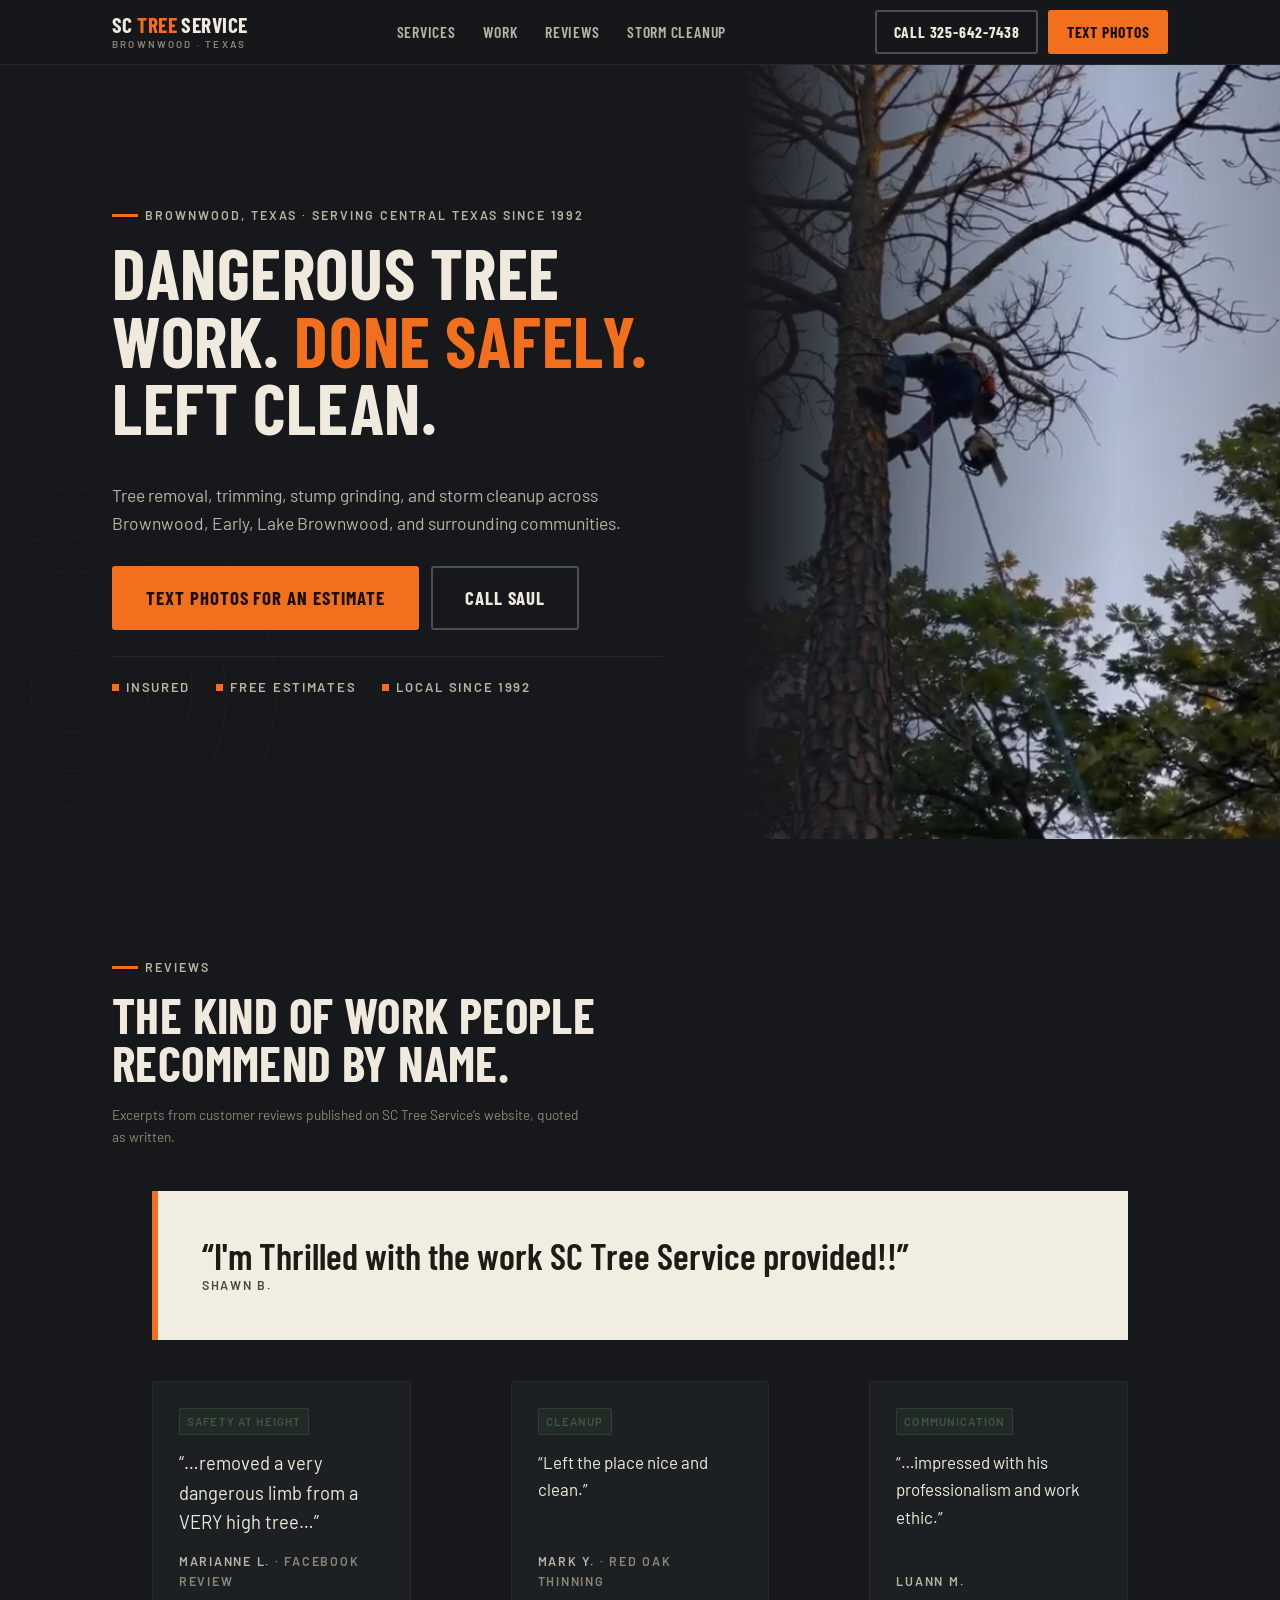
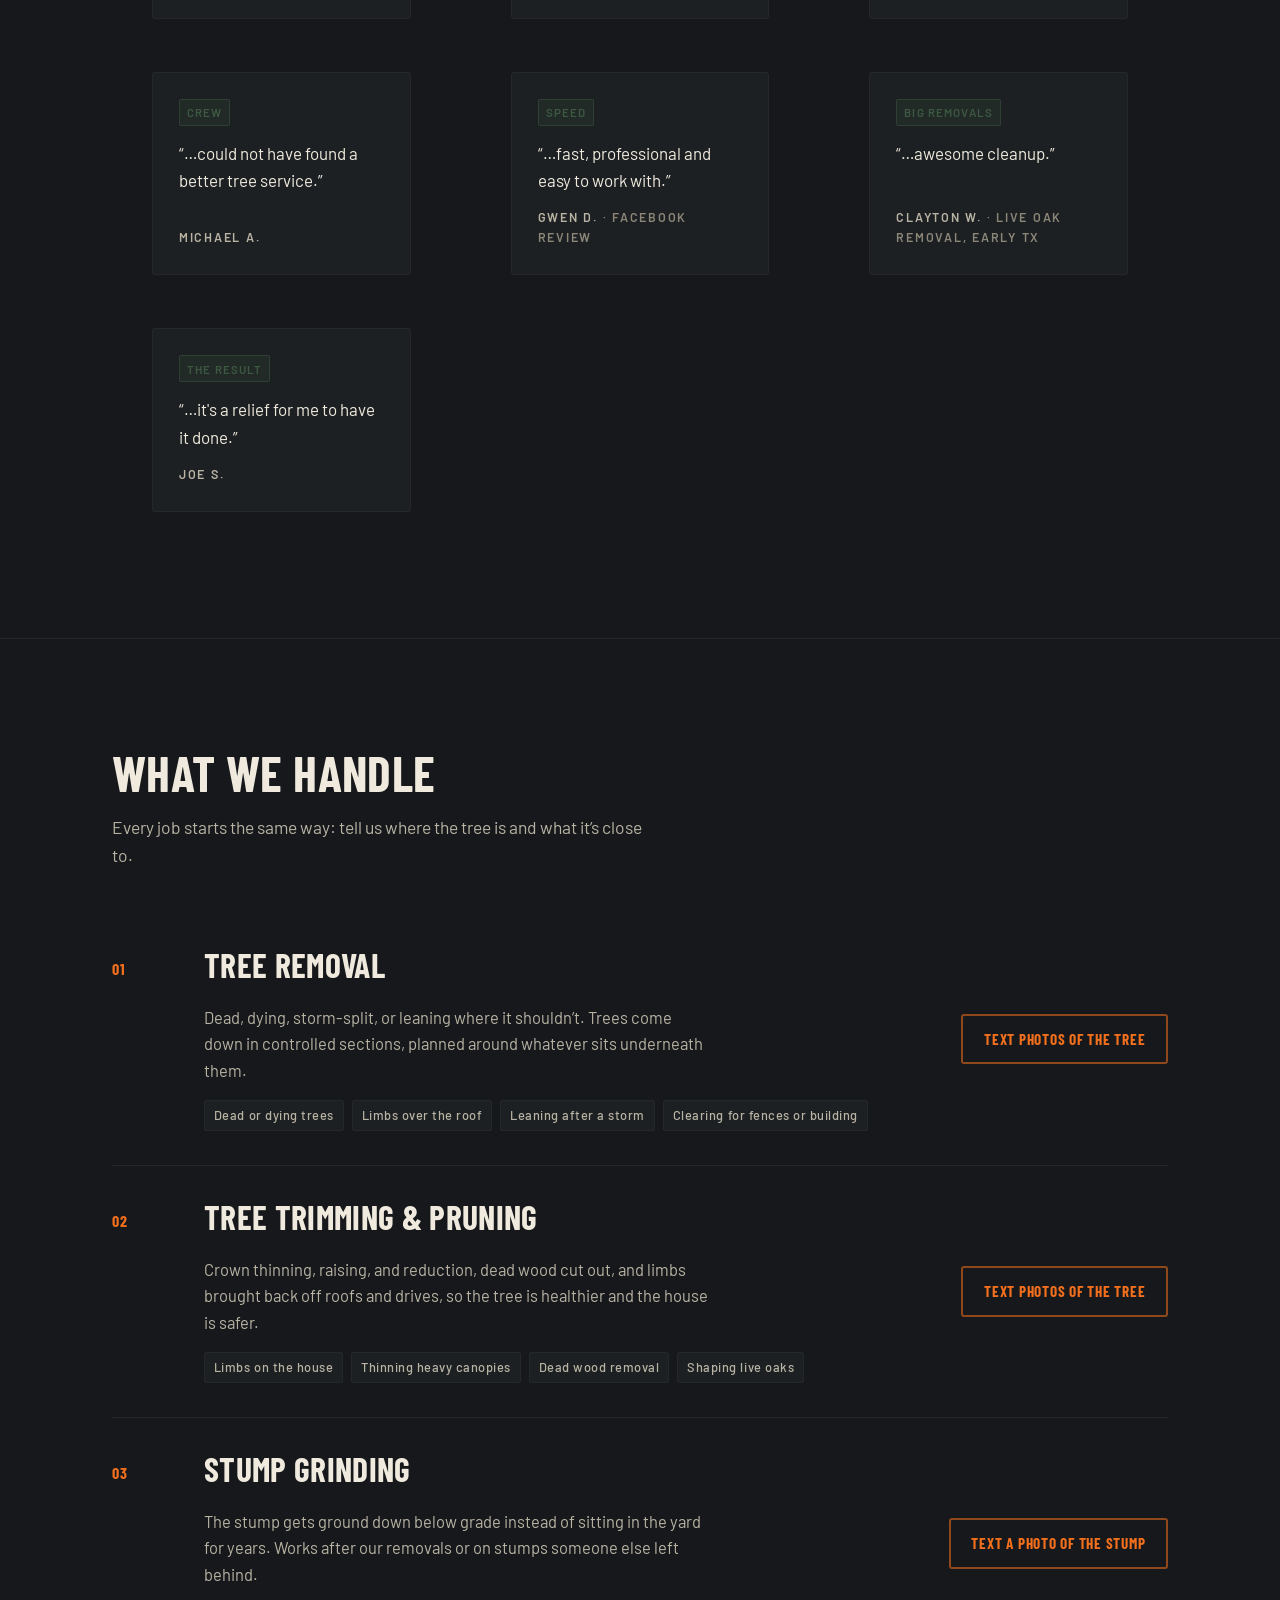
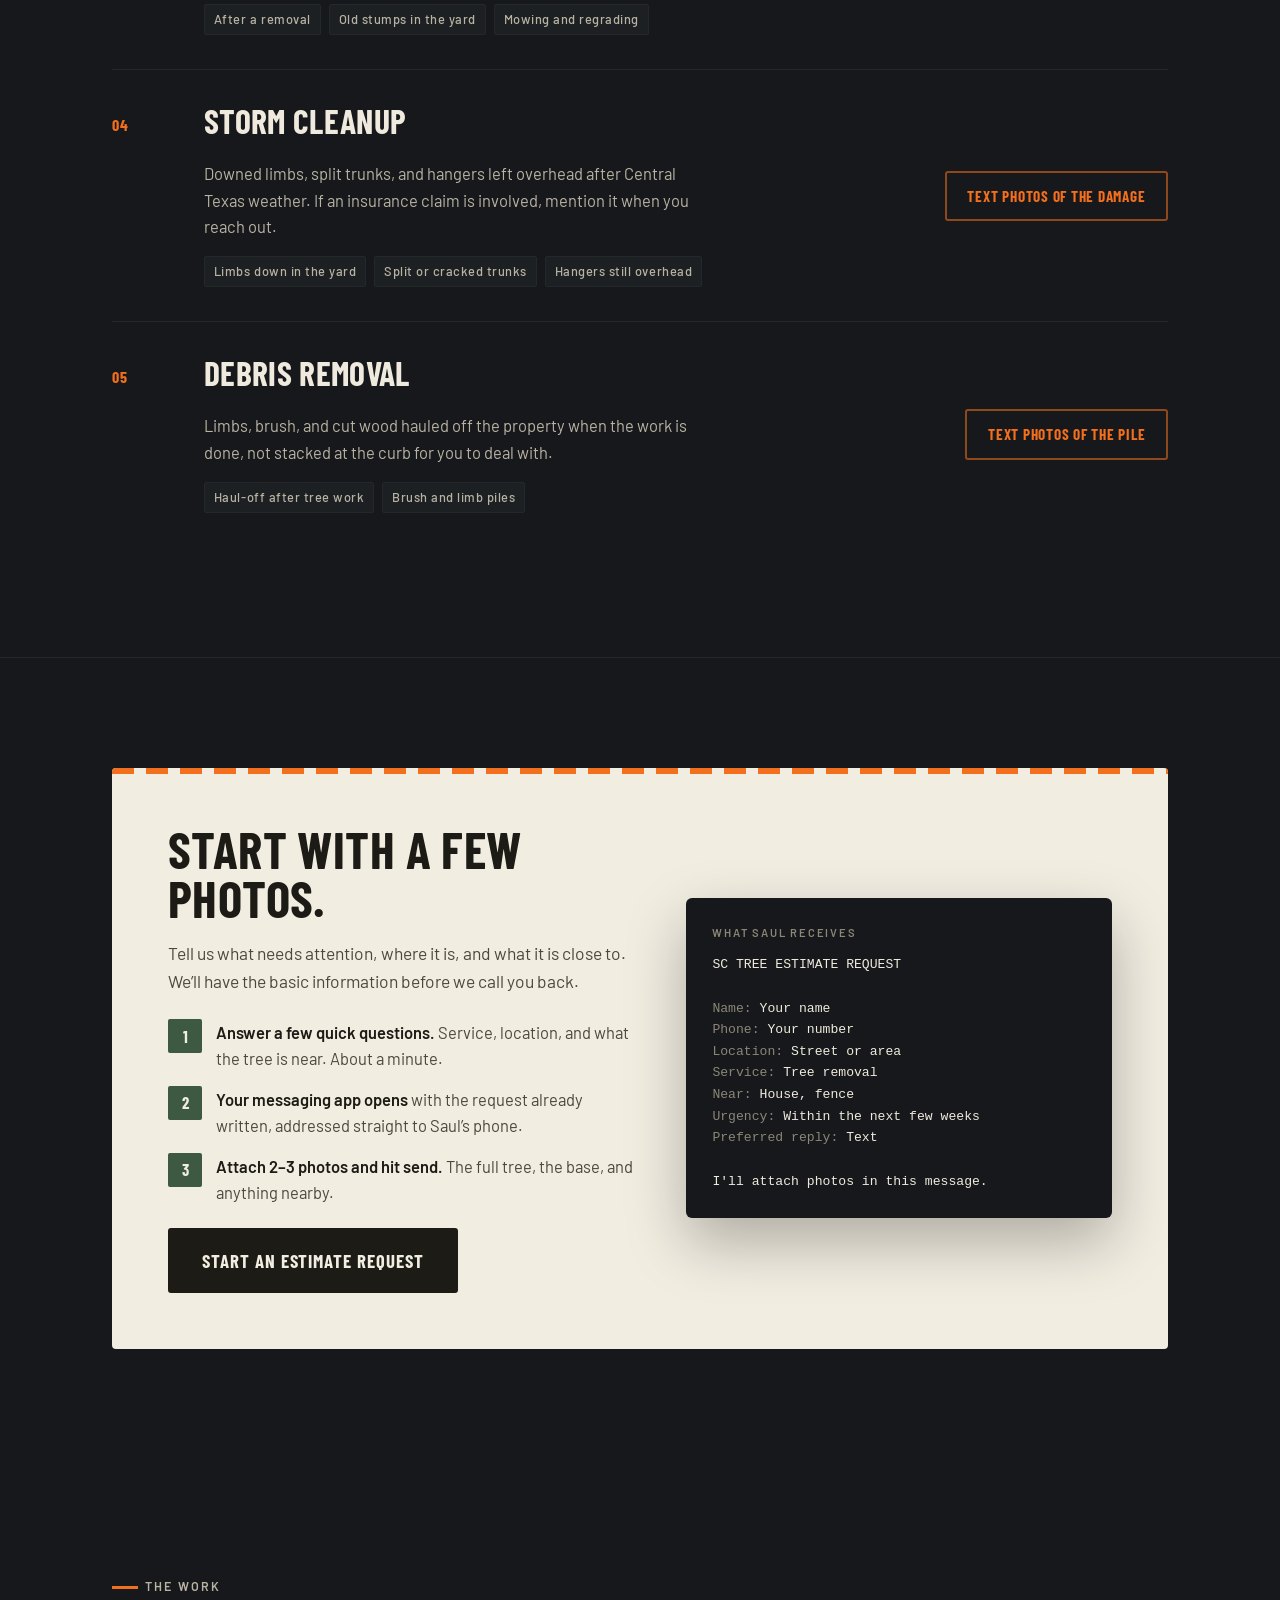
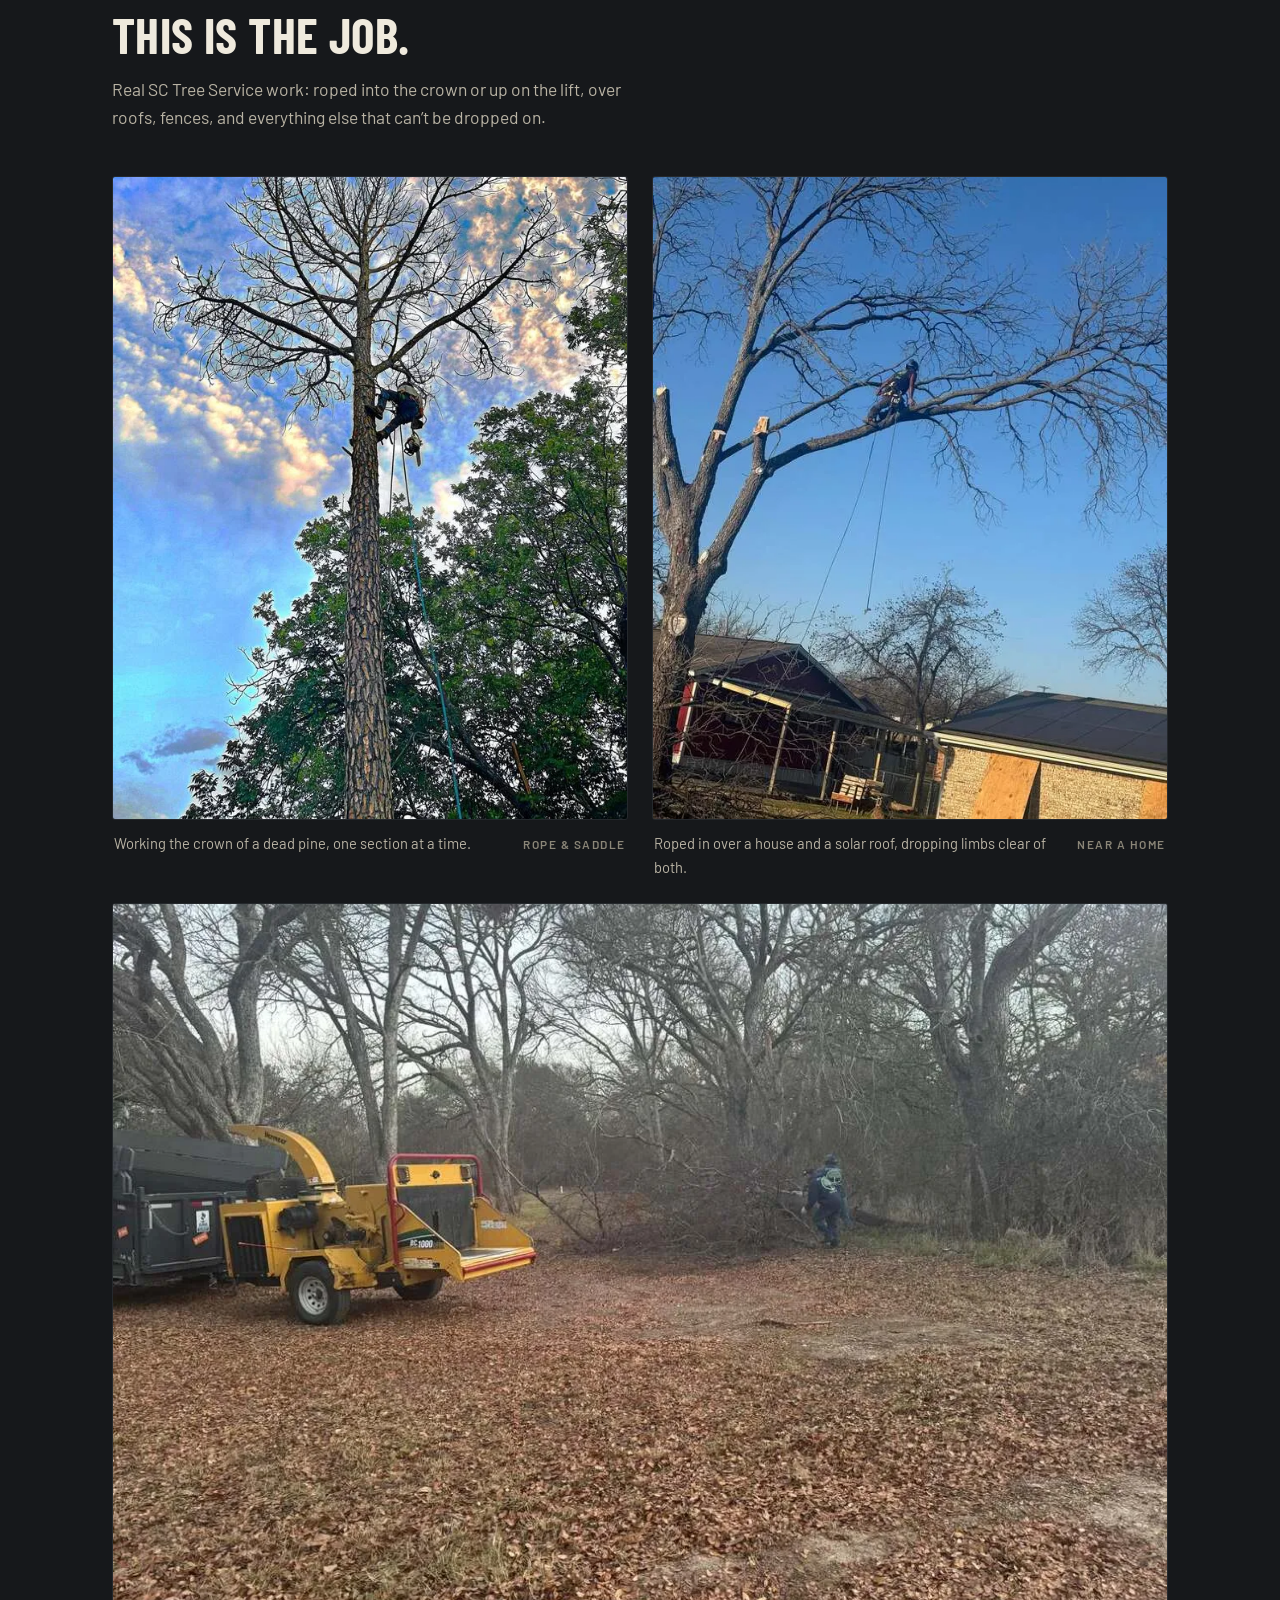
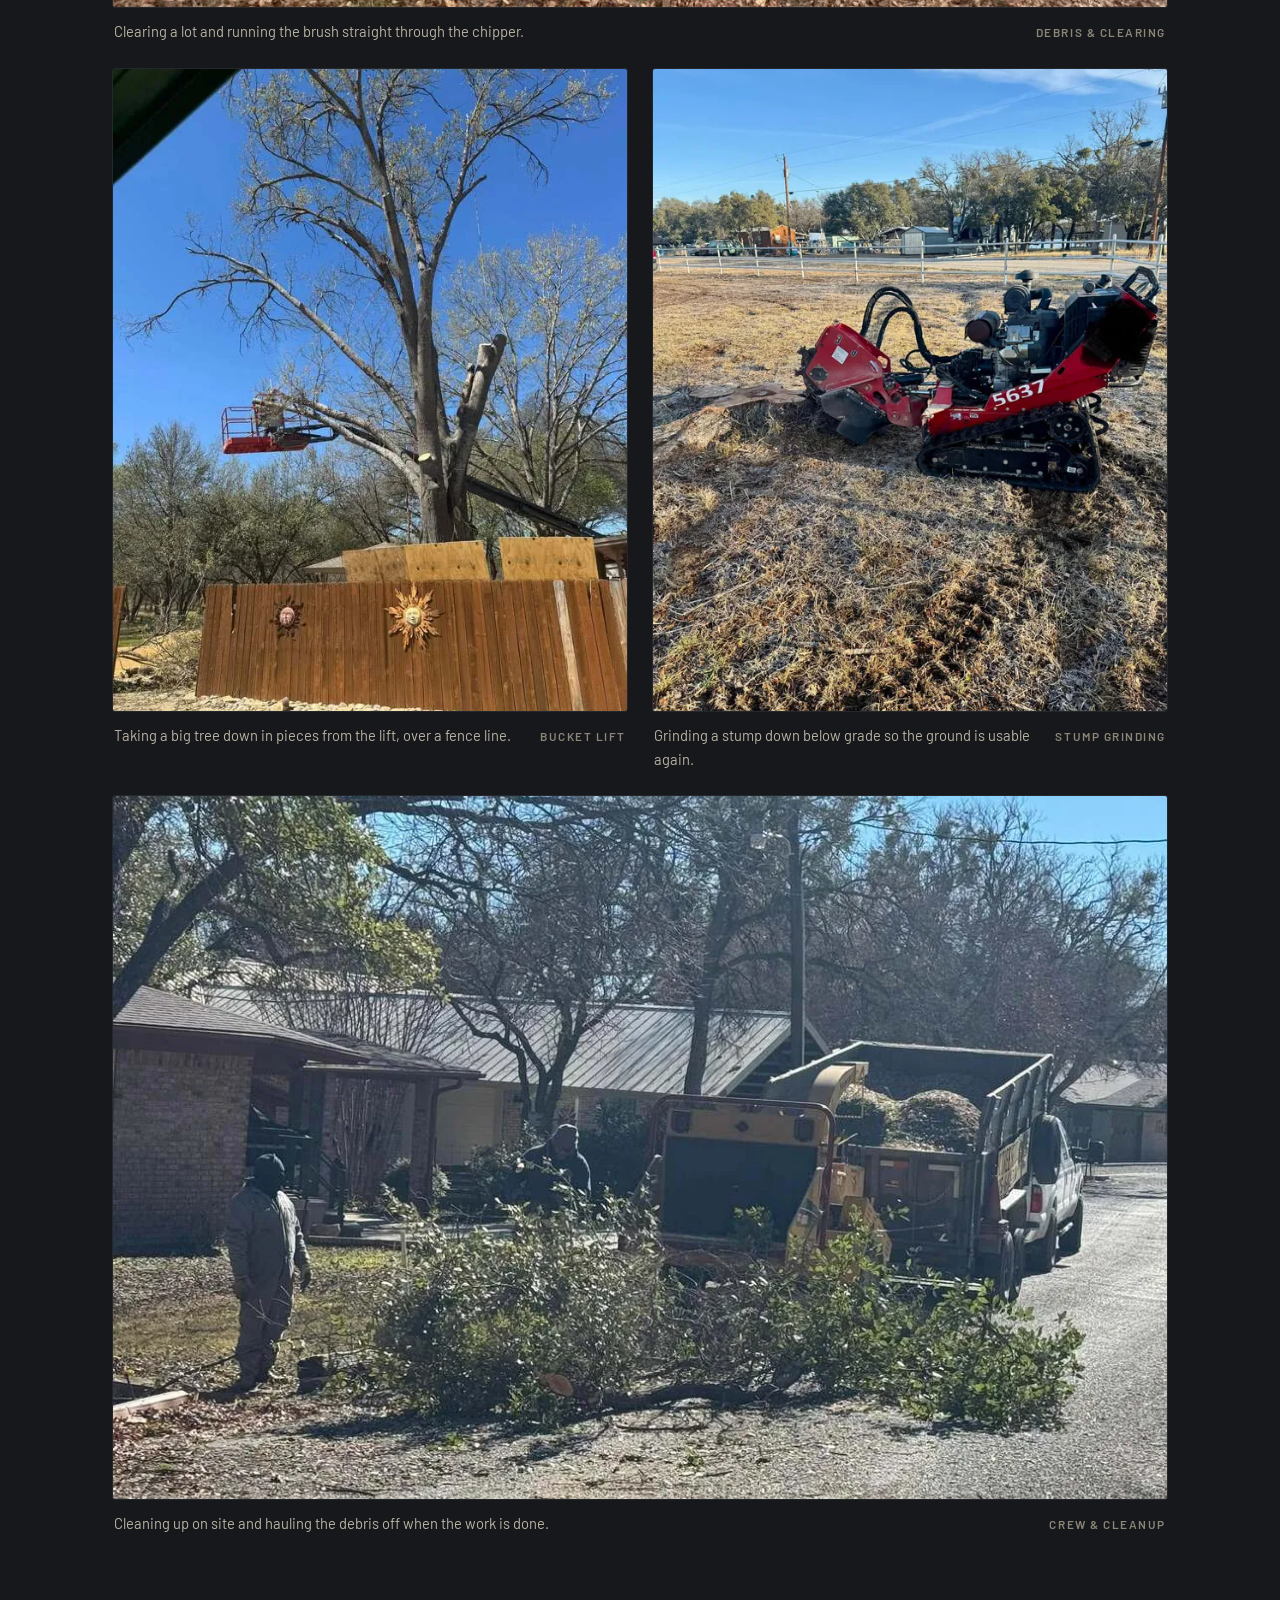
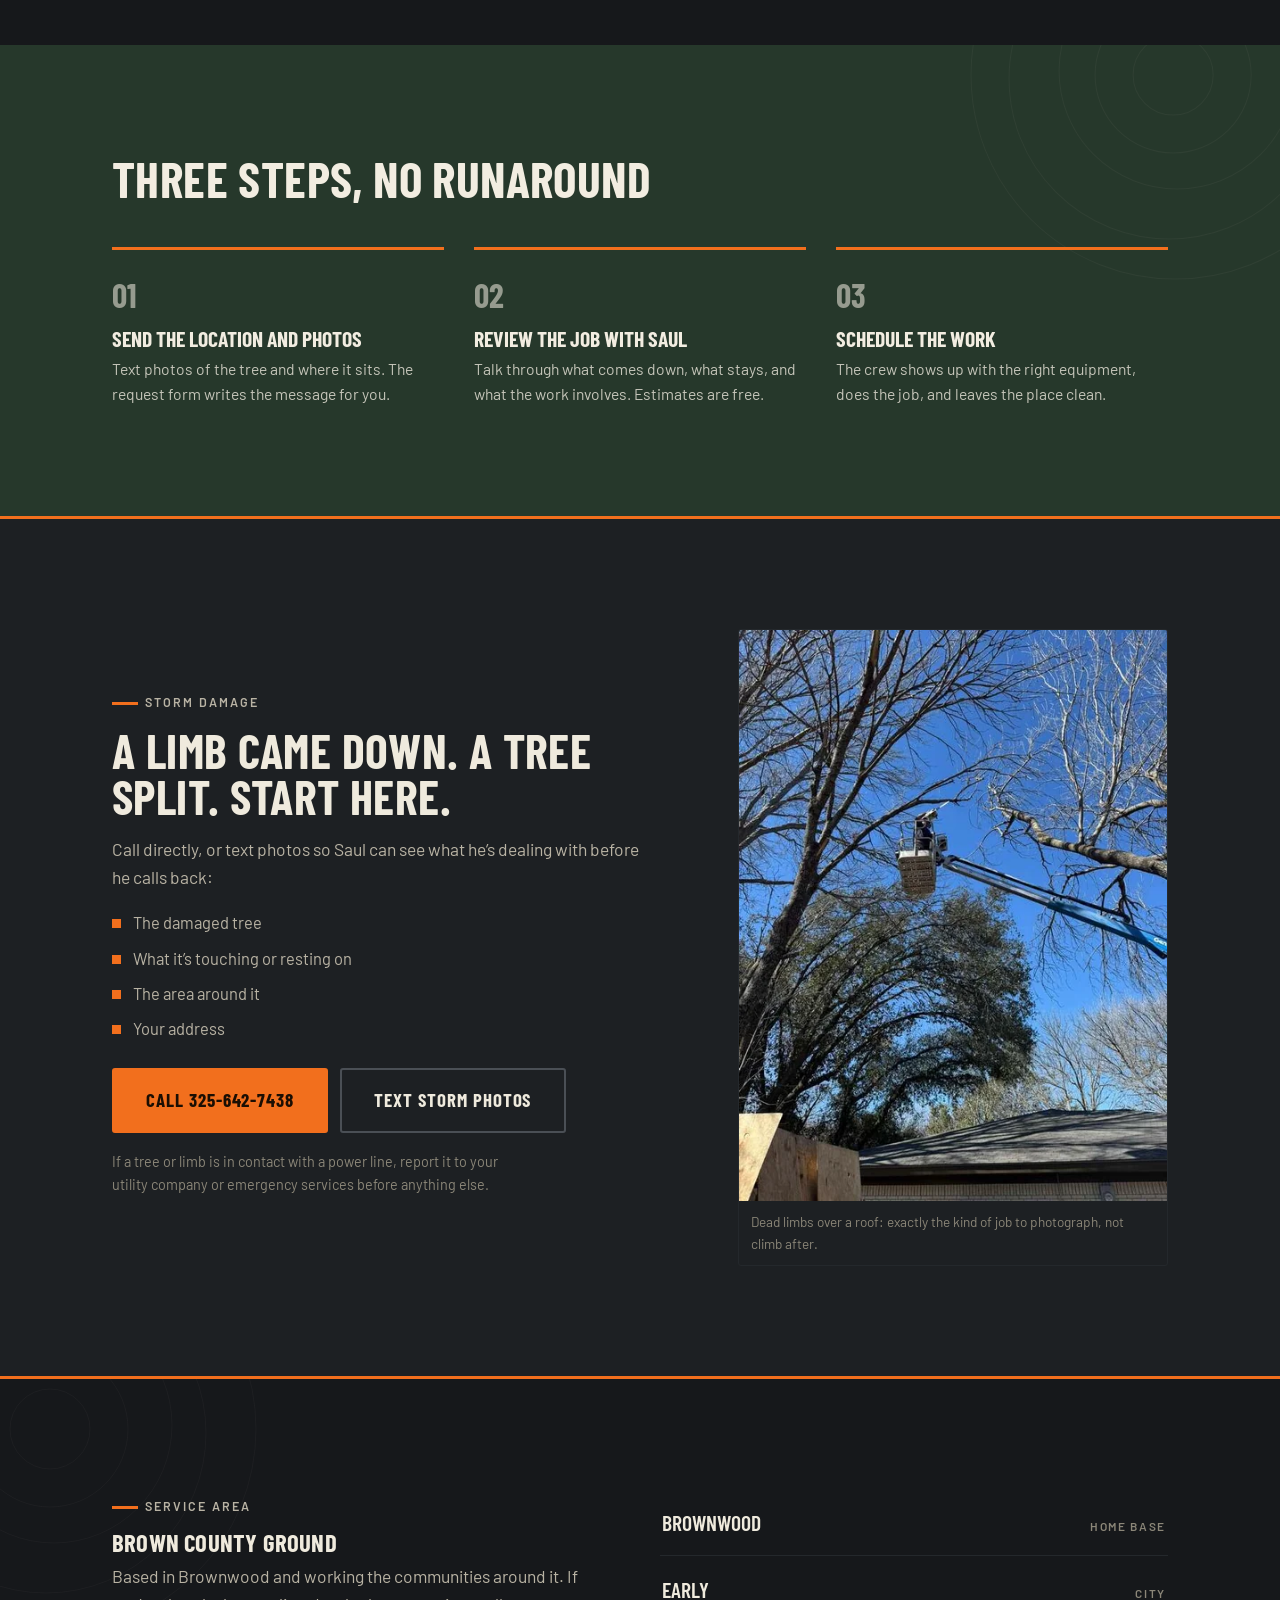
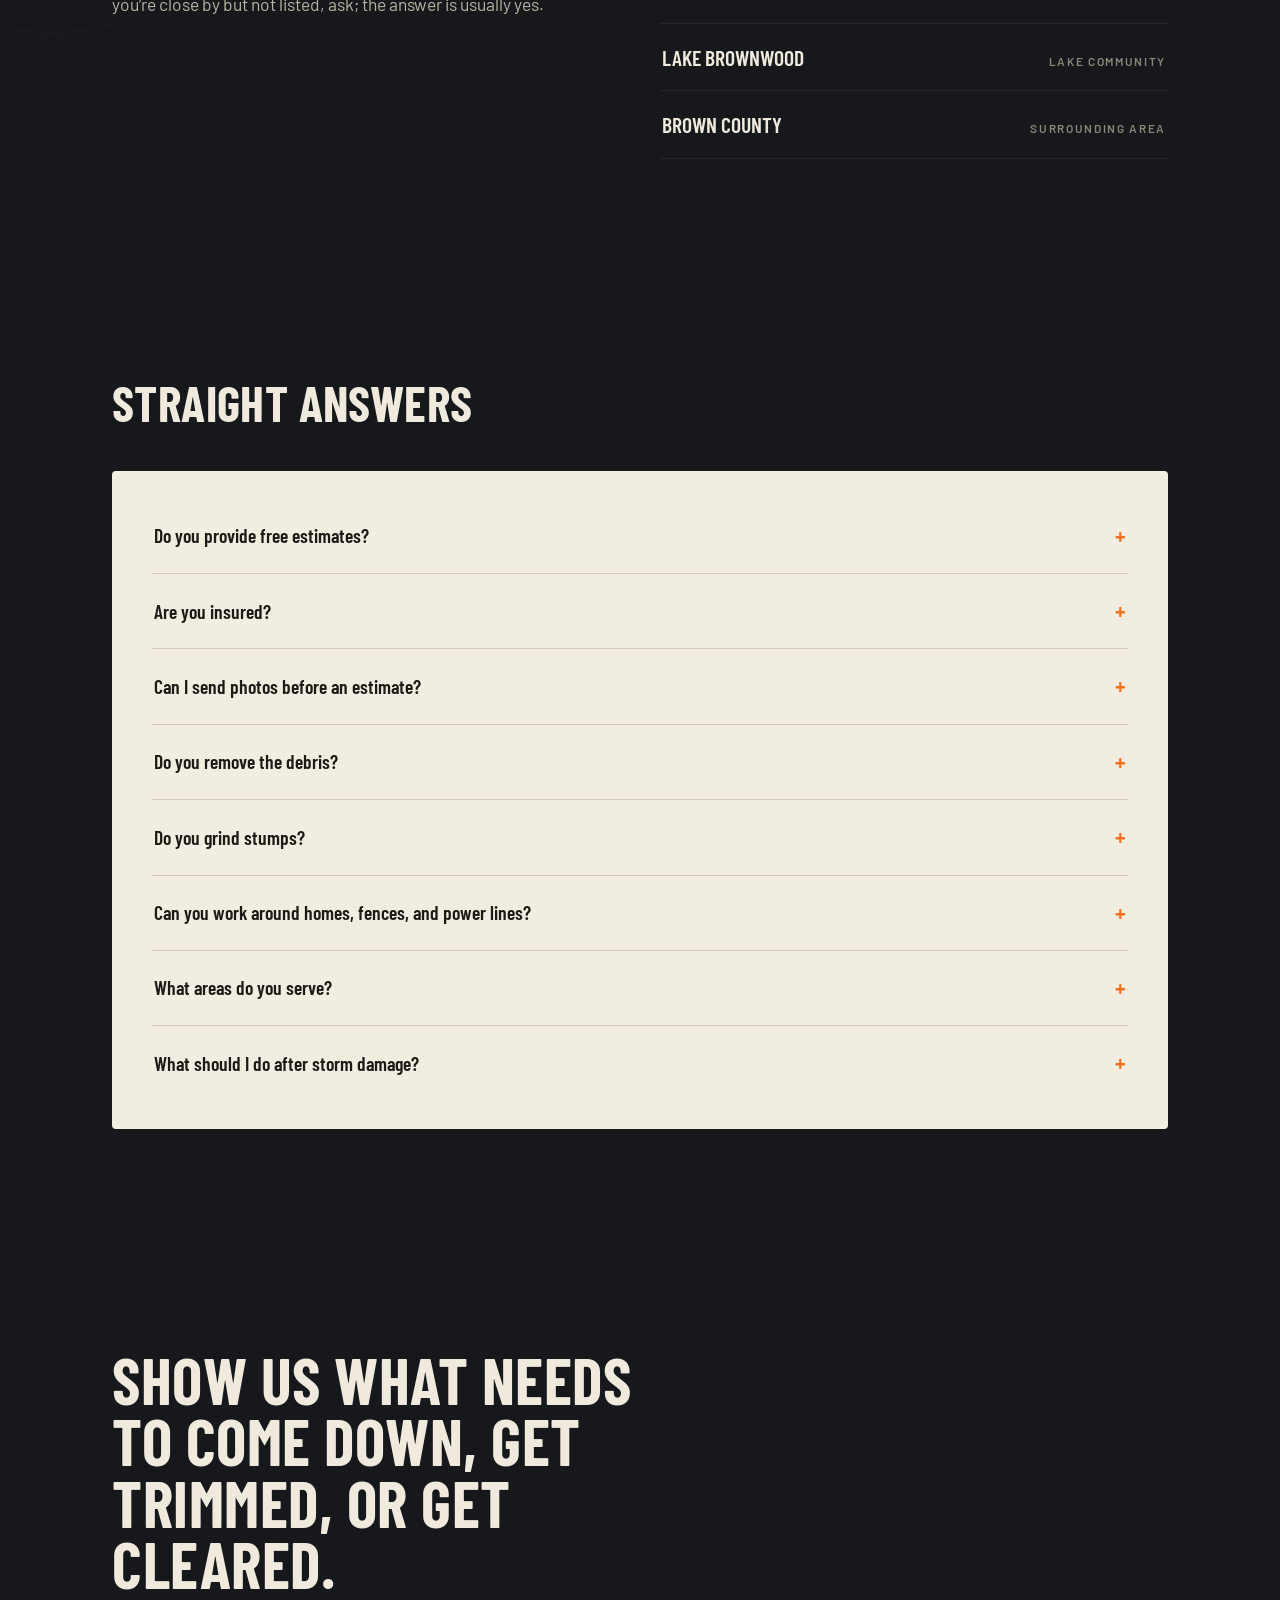
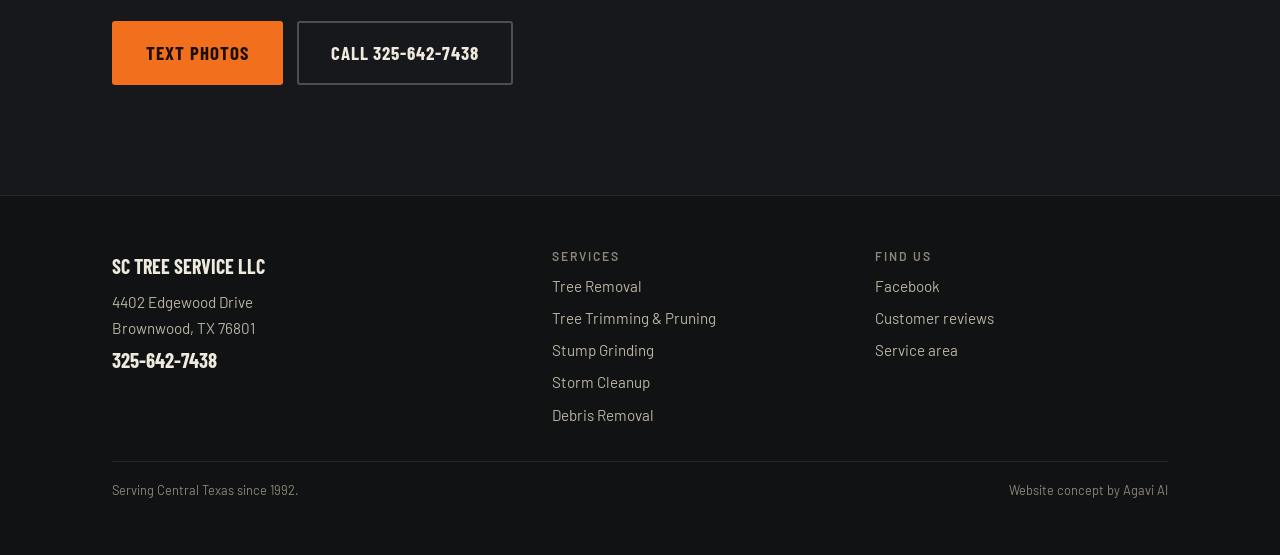
==== commit 1179c20a: "Expand Work gallery with five real SC Tree job photos Adds photos from the business's own site cover" ====
--- a/index.html
+++ b/index.html
@@ -109,7 +109,7 @@
 <!-- ============================ HERO ============================ -->
 <section class="hero" id="top" aria-label="SC Tree Service introduction">
   <div class="hero__grid">
-    <div class="hero__media" id="hero-media">
+    <div class="hero__media" id="hero-media" data-hero-video>
       <picture>
         <source type="image/webp" srcset="assets/work-climber-320.webp 320w, assets/work-climber-480.webp 480w, assets/work-climber-639.webp 639w" sizes="(min-width:880px) 42vw, 100vw">
         <img src="assets/work-climber-639.jpg"
@@ -330,17 +330,69 @@
         <figcaption><span>Working the crown of a dead pine, one section at a time.</span><span class="where">Rope &amp; saddle</span></figcaption>
       </figure>
       <figure class="work-item">
-        <button type="button" data-lightbox="1" aria-label="Enlarge photo: bucket lift raised over a roofline into a large oak">
+        <button type="button" data-lightbox="1" aria-label="Enlarge photo: climber roped in above a house and a solar roof">
           <picture>
-            <source type="image/webp" srcset="assets/work-bucket-320.webp 320w, assets/work-bucket-480.webp 480w, assets/work-bucket-600.webp 600w" sizes="(min-width:760px) 46vw, 92vw">
-            <img src="assets/work-bucket-600.jpg"
-                 srcset="assets/work-bucket-320.jpg 320w, assets/work-bucket-480.jpg 480w, assets/work-bucket-600.jpg 600w"
+            <source type="image/webp" srcset="assets/work-climber-roof-320.webp 320w, assets/work-climber-roof-480.webp 480w, assets/work-climber-roof-600.webp 600w" sizes="(min-width:760px) 46vw, 92vw">
+            <img src="assets/work-climber-roof-600.jpg"
+                 srcset="assets/work-climber-roof-320.jpg 320w, assets/work-climber-roof-480.jpg 480w, assets/work-climber-roof-600.jpg 600w"
                  sizes="(min-width:760px) 46vw, 92vw"
                  width="600" height="800" loading="lazy" decoding="async"
-                 alt="Bucket lift boom extended over a home's roofline to reach dead limbs in a large bare oak against a blue sky">
+                 alt="Climber roped into a bare tree directly above a house with a solar-panel roof, taking down limbs section by section">
           </picture>
         </button>
-        <figcaption><span>Lift work over the roofline, reaching dead limbs without touching the house.</span><span class="where">Bucket lift</span></figcaption>
+        <figcaption><span>Roped in over a house and a solar roof, dropping limbs clear of both.</span><span class="where">Near a home</span></figcaption>
+      </figure>
+      <figure class="work-item work-item--wide">
+        <button type="button" data-lightbox="2" aria-label="Enlarge photo: chipper and crew clearing a wooded lot">
+          <picture>
+            <source type="image/webp" srcset="assets/work-chipper-480.webp 480w, assets/work-chipper-720.webp 720w, assets/work-chipper-1067.webp 1067w" sizes="(min-width:1160px) 1056px, 92vw">
+            <img src="assets/work-chipper-1067.jpg"
+                 srcset="assets/work-chipper-480.jpg 480w, assets/work-chipper-720.jpg 720w, assets/work-chipper-1067.jpg 1067w"
+                 sizes="(min-width:1160px) 1056px, 92vw"
+                 width="1067" height="800" loading="lazy" decoding="async"
+                 alt="Worker dragging cut brush toward a yellow wood chipper and dump trailer on a cleared, leaf-covered lot among bare oaks">
+          </picture>
+        </button>
+        <figcaption><span>Clearing a lot and running the brush straight through the chipper.</span><span class="where">Debris &amp; clearing</span></figcaption>
+      </figure>
+      <figure class="work-item">
+        <button type="button" data-lightbox="3" aria-label="Enlarge photo: bucket lift reducing a large tree over a fence">
+          <picture>
+            <source type="image/webp" srcset="assets/work-lift-oak-320.webp 320w, assets/work-lift-oak-480.webp 480w, assets/work-lift-oak-600.webp 600w" sizes="(min-width:760px) 46vw, 92vw">
+            <img src="assets/work-lift-oak-600.jpg"
+                 srcset="assets/work-lift-oak-320.jpg 320w, assets/work-lift-oak-480.jpg 480w, assets/work-lift-oak-600.jpg 600w"
+                 sizes="(min-width:760px) 46vw, 92vw"
+                 width="600" height="800" loading="lazy" decoding="async"
+                 alt="Worker in a red bucket lift reaching into a large tree being reduced, working above a wooden privacy fence under a clear blue sky">
+          </picture>
+        </button>
+        <figcaption><span>Taking a big tree down in pieces from the lift, over a fence line.</span><span class="where">Bucket lift</span></figcaption>
+      </figure>
+      <figure class="work-item">
+        <button type="button" data-lightbox="4" aria-label="Enlarge photo: tracked stump grinder next to a fresh stump">
+          <picture>
+            <source type="image/webp" srcset="assets/work-stump-320.webp 320w, assets/work-stump-480.webp 480w, assets/work-stump-600.webp 600w" sizes="(min-width:760px) 46vw, 92vw">
+            <img src="assets/work-stump-600.jpg"
+                 srcset="assets/work-stump-320.jpg 320w, assets/work-stump-480.jpg 480w, assets/work-stump-600.jpg 600w"
+                 sizes="(min-width:760px) 46vw, 92vw"
+                 width="600" height="800" loading="lazy" decoding="async"
+                 alt="Red tracked stump grinder positioned next to a ground-down stump in an open pasture with a white fence line behind">
+          </picture>
+        </button>
+        <figcaption><span>Grinding a stump down below grade so the ground is usable again.</span><span class="where">Stump grinding</span></figcaption>
+      </figure>
+      <figure class="work-item work-item--wide">
+        <button type="button" data-lightbox="5" aria-label="Enlarge photo: crew feeding brush into a chipper on a residential street">
+          <picture>
+            <source type="image/webp" srcset="assets/work-cleanup-480.webp 480w, assets/work-cleanup-720.webp 720w, assets/work-cleanup-1067.webp 1067w" sizes="(min-width:1160px) 1056px, 92vw">
+            <img src="assets/work-cleanup-1067.jpg"
+                 srcset="assets/work-cleanup-480.jpg 480w, assets/work-cleanup-720.jpg 720w, assets/work-cleanup-1067.jpg 1067w"
+                 sizes="(min-width:1160px) 1056px, 92vw"
+                 width="1067" height="800" loading="lazy" decoding="async"
+                 alt="Two crew members feeding cut branches into a chipper beside a loaded dump truck on a residential street in front of a brick home">
+          </picture>
+        </button>
+        <figcaption><span>Cleaning up on site and hauling the debris off when the work is done.</span><span class="where">Crew &amp; cleanup</span></figcaption>
       </figure>
     </div>
   </div>
--- a/styles.css
+++ b/styles.css
@@ -175,6 +175,7 @@
 .trust-row li::before{content:"";width:7px;height:7px;background:var(--orange)}
 .hero__media{position:absolute;inset:0;z-index:1}
 .hero__media img,.hero__media video{width:100%;height:100%;object-fit:cover;object-position:68% 22%}
+.hero__video{position:absolute;inset:0;z-index:0}
 .hero__media::after{ /* directional scrim keeps copy readable over the photo */
   content:"";position:absolute;inset:0;
   background:linear-gradient(180deg,rgba(15,17,19,.62) 0%,rgba(15,17,19,.78) 58%,rgba(15,17,19,.9) 100%);
@@ -301,6 +302,8 @@
   background:var(--char-2);cursor:zoom-in;overflow:hidden;
 }
 .work-item img{width:100%;aspect-ratio:4/5;object-fit:cover;transition:transform .5s ease}
+.work-item--wide{grid-column:1/-1}
+.work-item--wide img{aspect-ratio:3/2}
 @media(hover:hover) and (prefers-reduced-motion:no-preference){
   .work-item button:hover img{transform:scale(1.025)}
 }
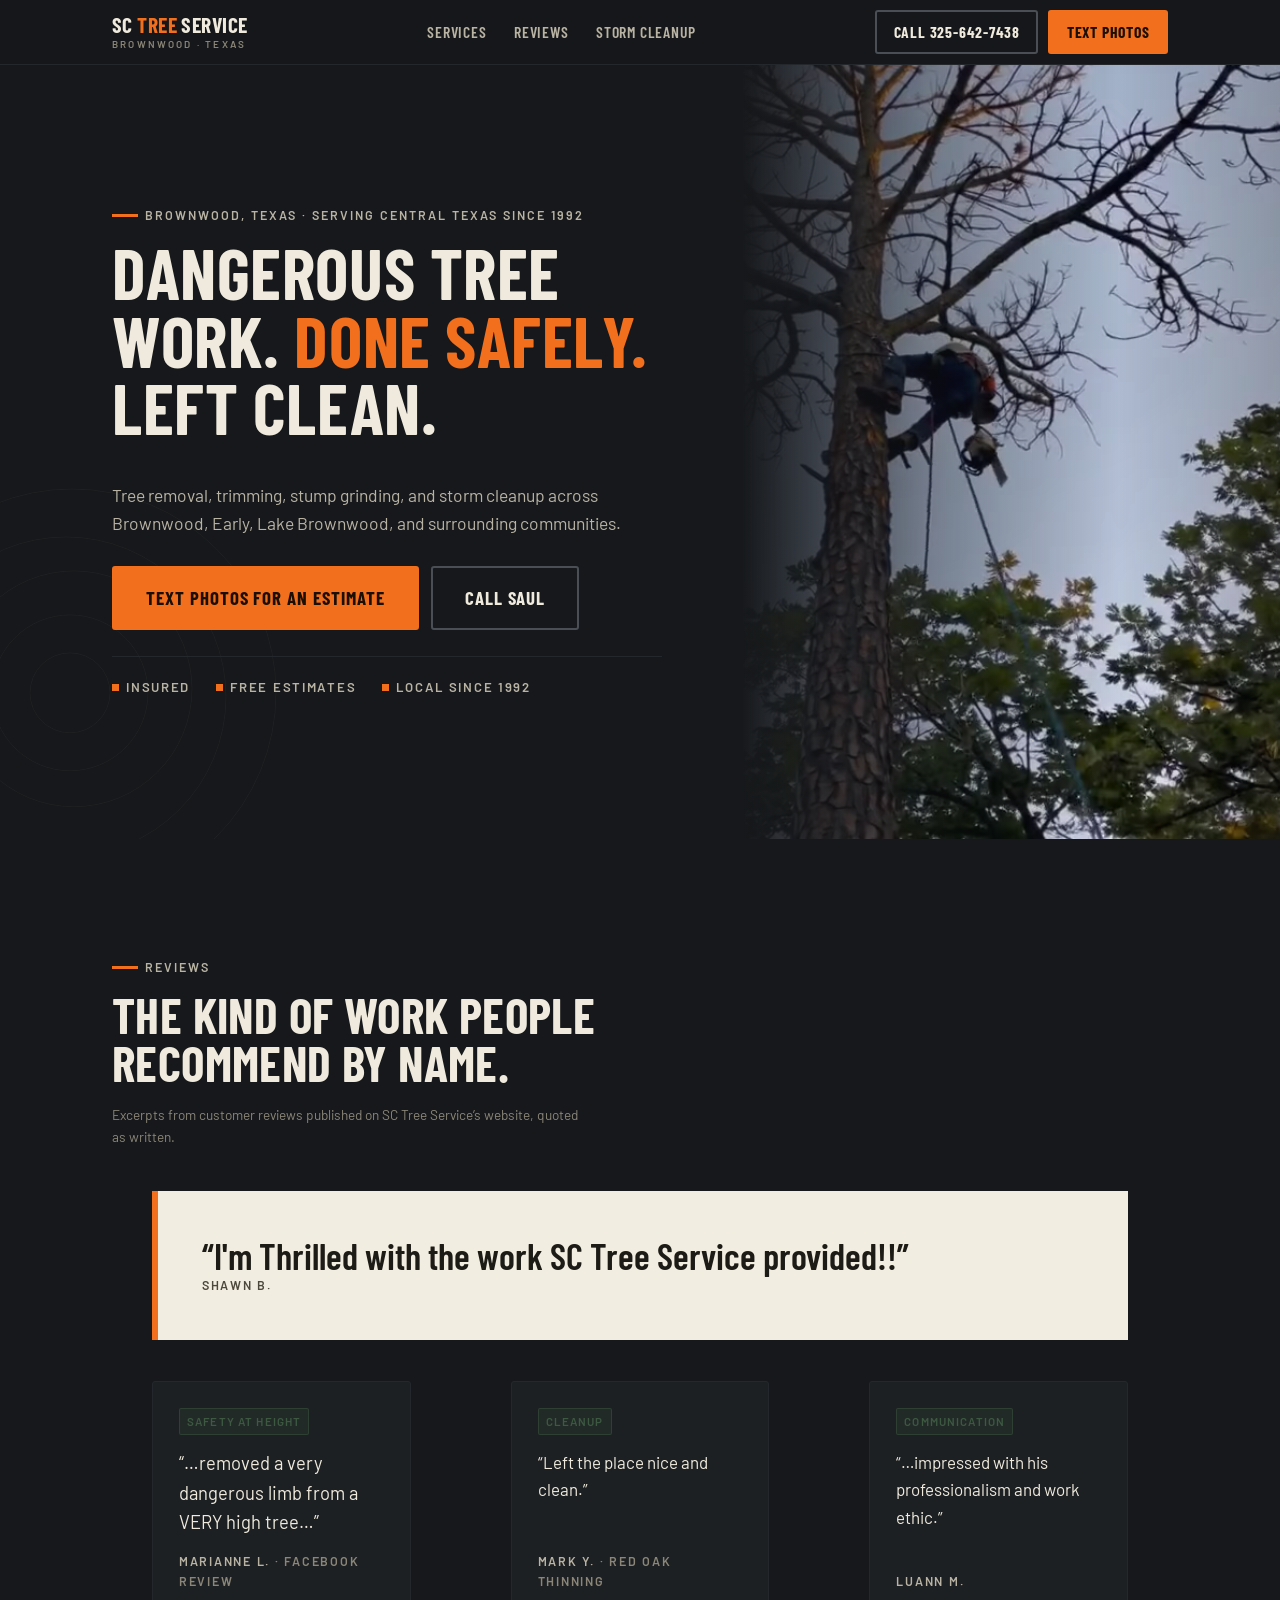
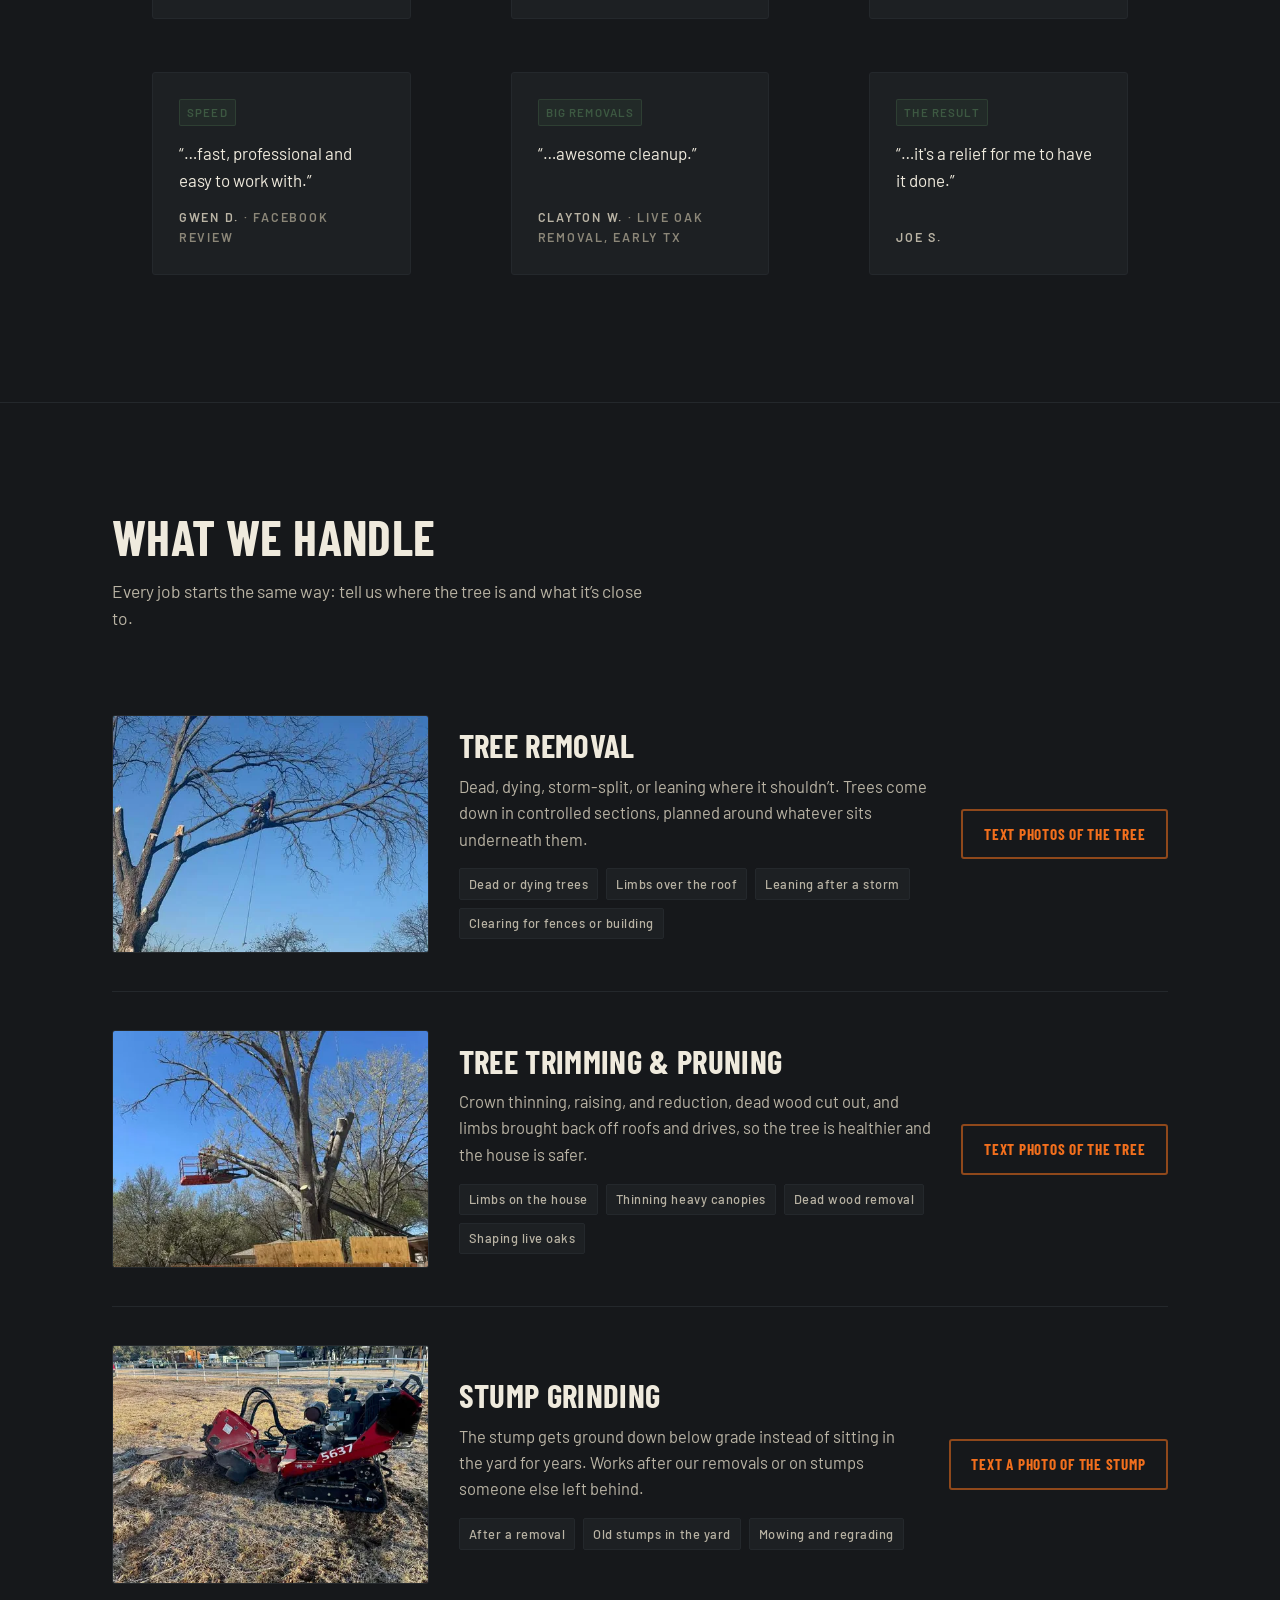
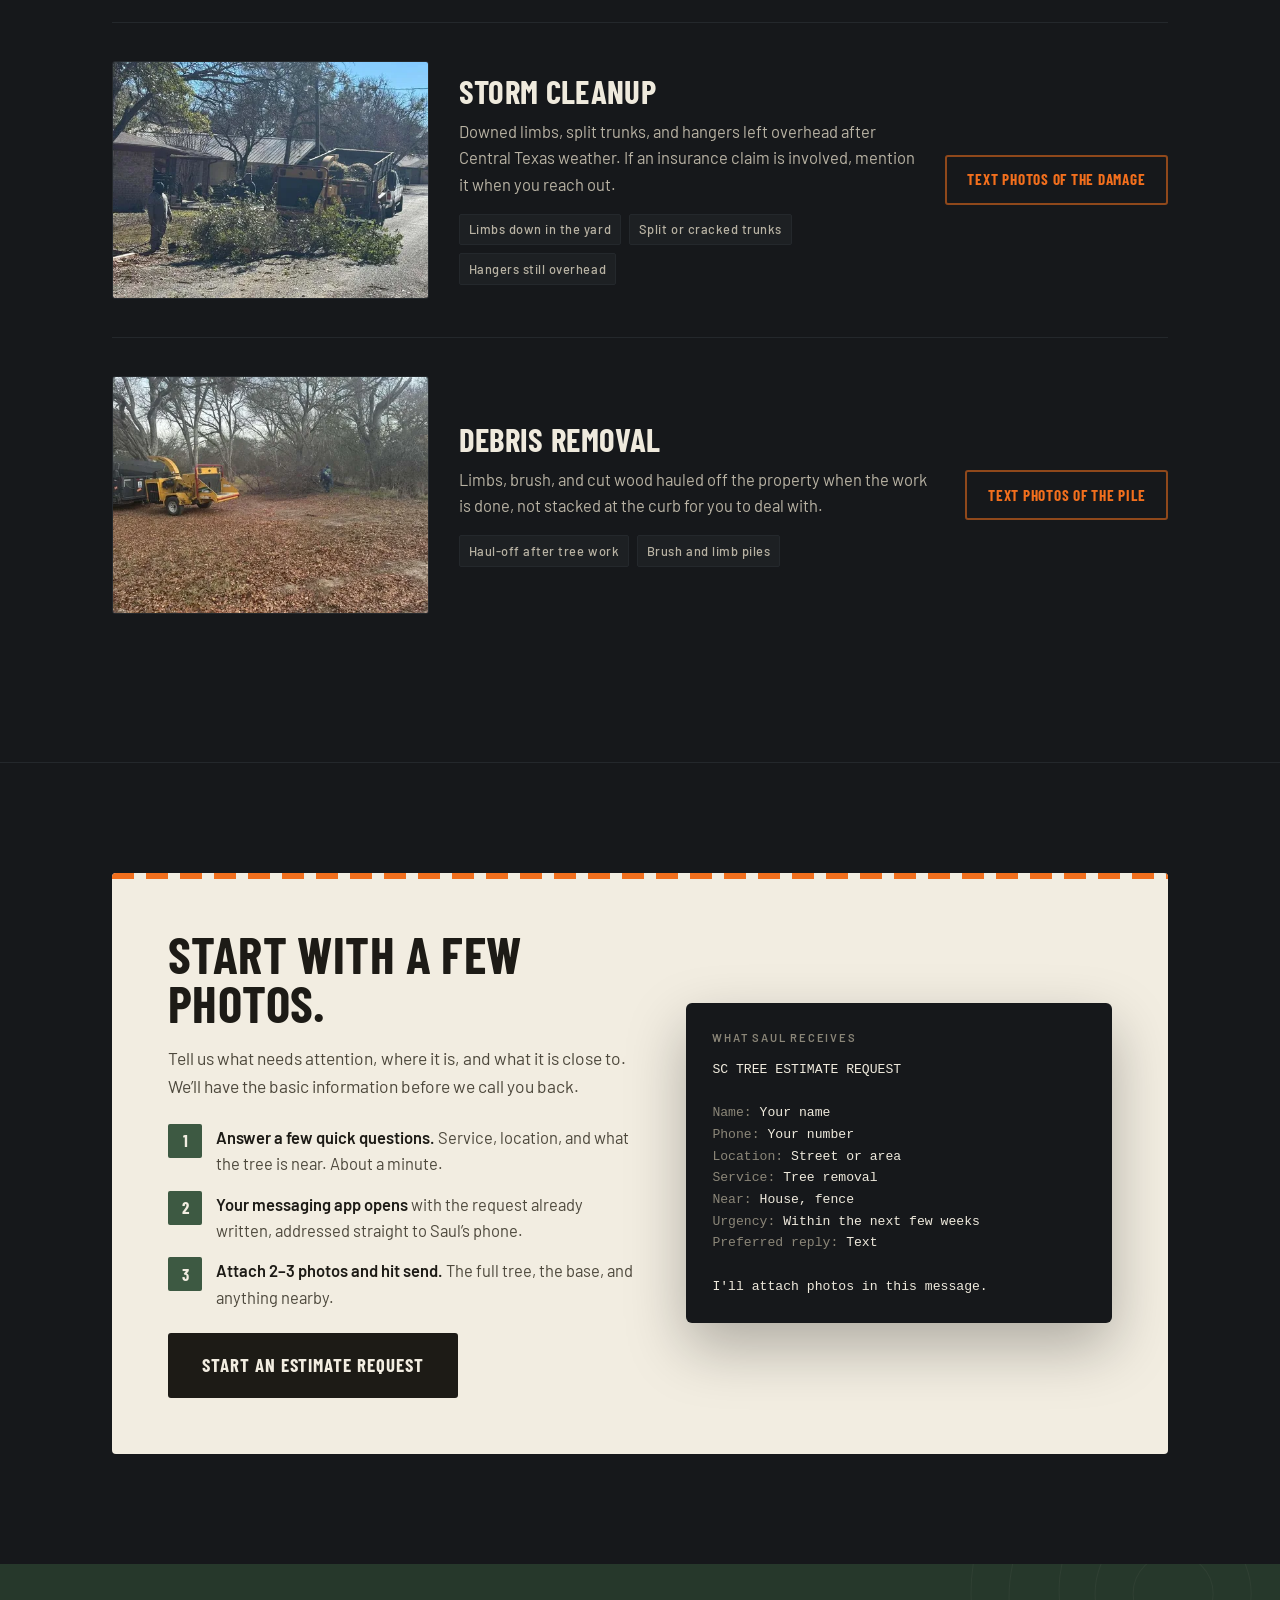
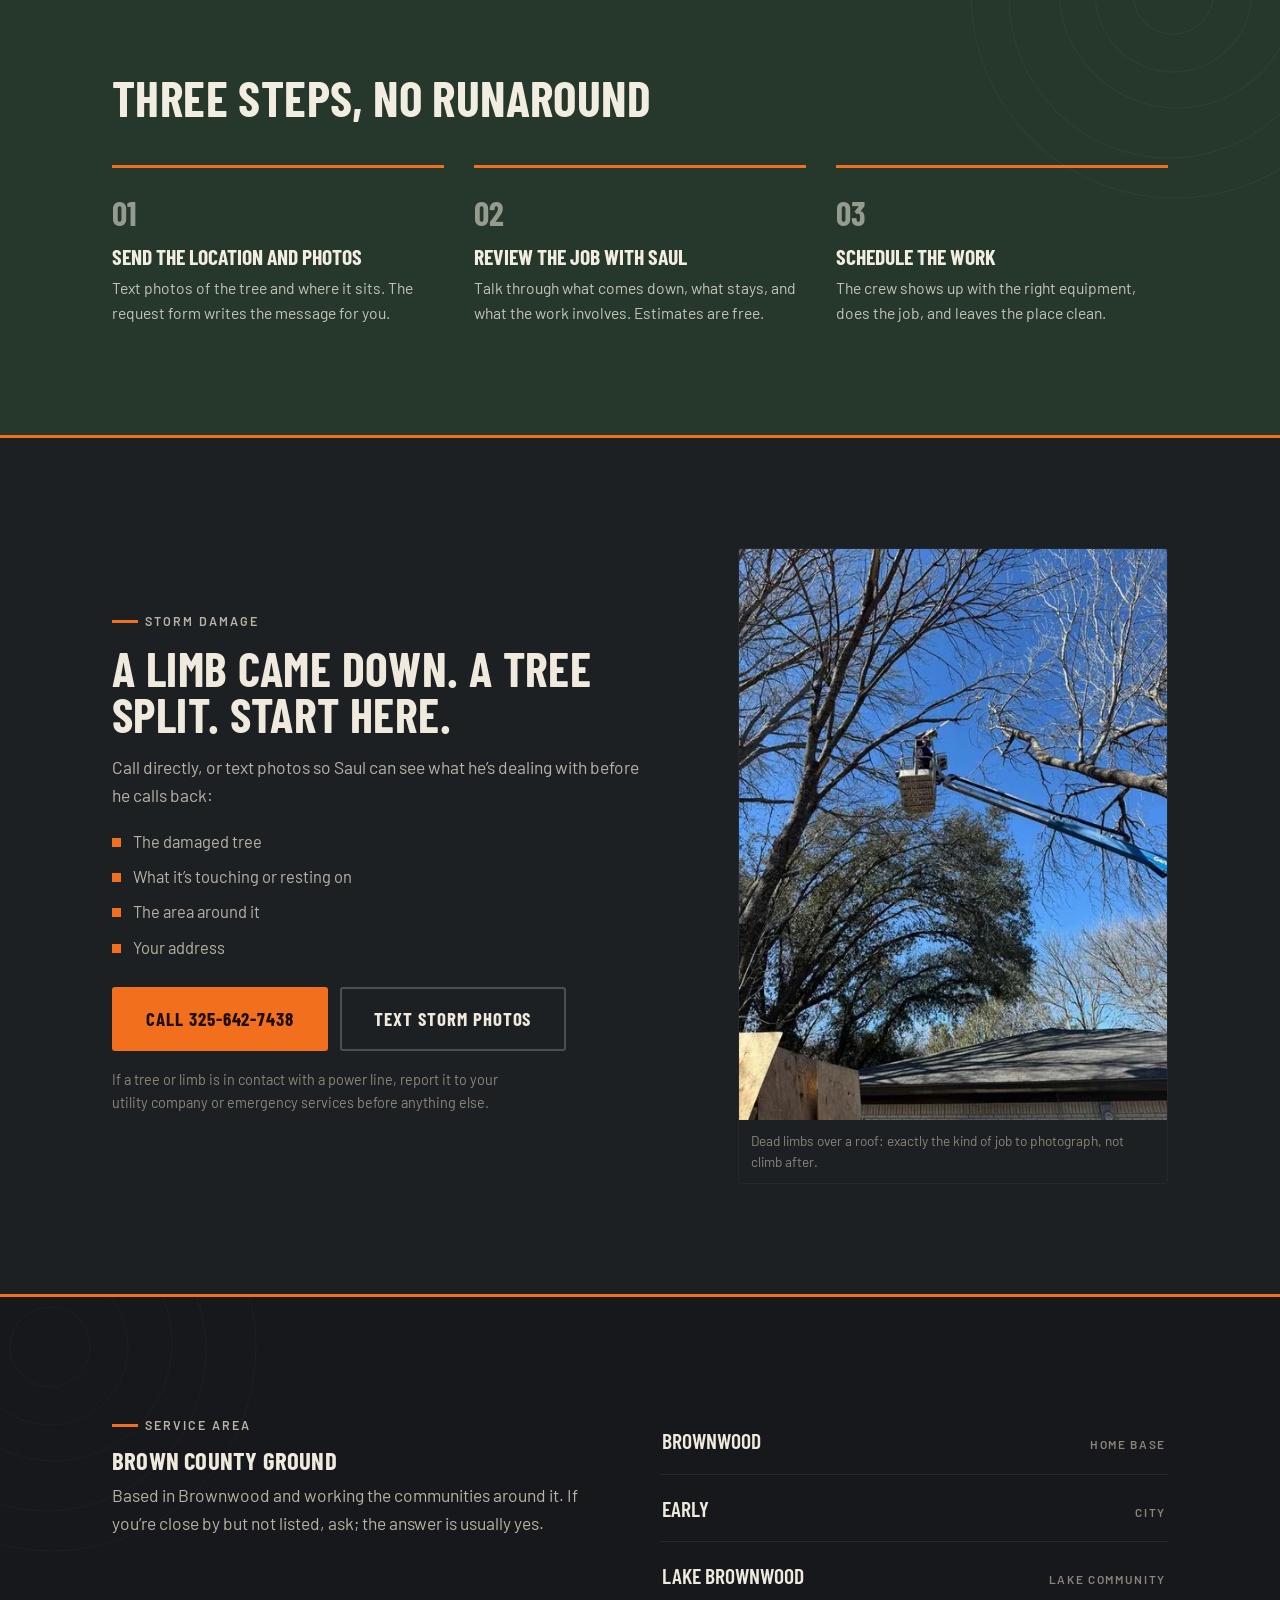
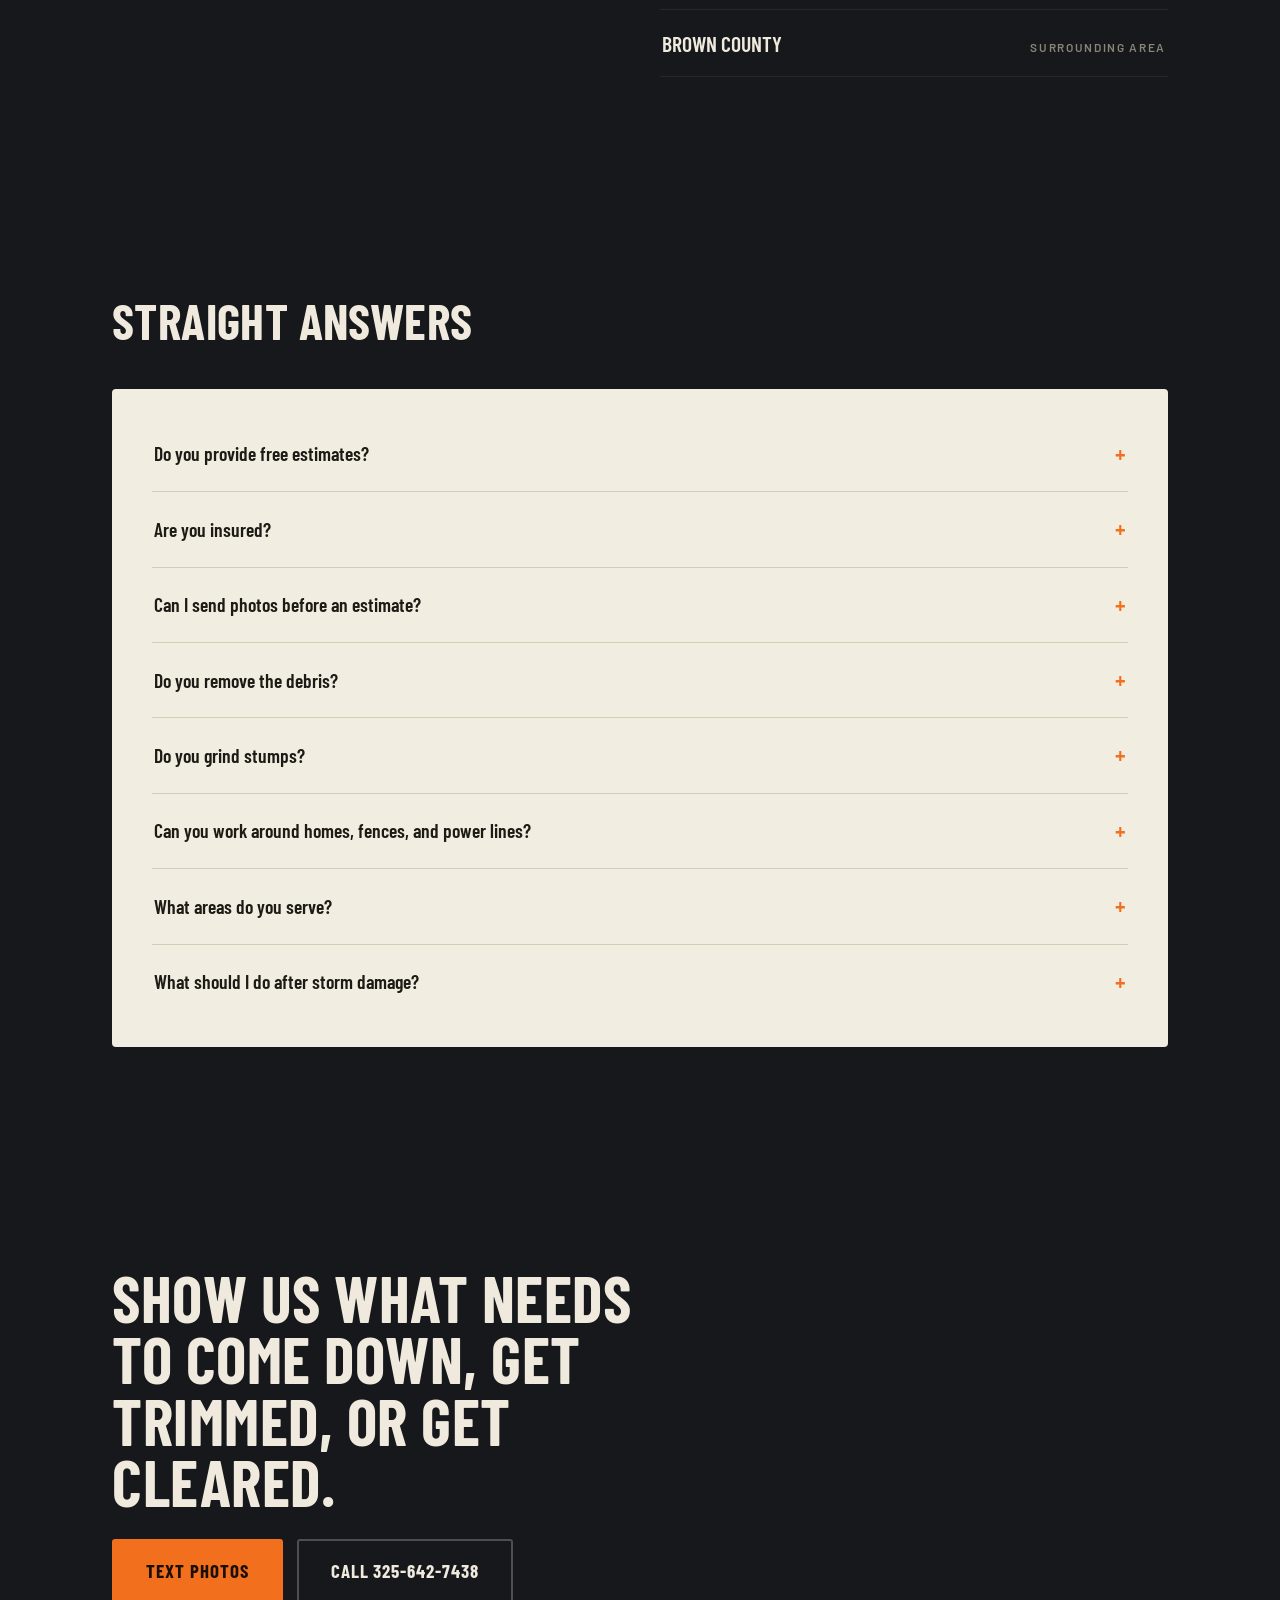
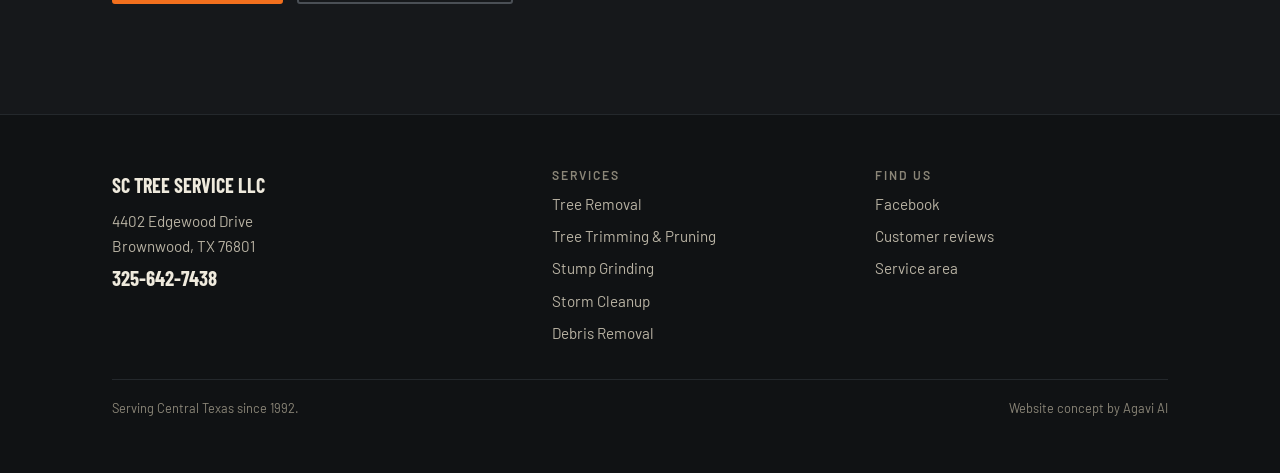
==== commit 36d33af5: "Move project photos into the services section; fix review-wall orphan - Each 'What we handle' servic" ====
--- a/index.html
+++ b/index.html
@@ -90,7 +90,6 @@
     </a>
     <nav class="site-nav" aria-label="Sections">
       <a href="#services">Services</a>
-      <a href="#work">Work</a>
       <a href="#reviews">Reviews</a>
       <a href="#storm">Storm Cleanup</a>
     </nav>
@@ -168,11 +167,6 @@
         <figcaption class="review__by"><strong>Luann M.</strong></figcaption>
       </figure>
       <figure class="review">
-        <span class="review__tag">Crew</span>
-        <blockquote>&ldquo;&hellip;could not have found a better tree service.&rdquo;</blockquote>
-        <figcaption class="review__by"><strong>Michael A.</strong></figcaption>
-      </figure>
-      <figure class="review">
         <span class="review__tag">Speed</span>
         <blockquote>&ldquo;&hellip;fast, professional and easy to work with.&rdquo;</blockquote>
         <figcaption class="review__by"><strong>Gwen D.</strong> &middot; Facebook review</figcaption>
@@ -200,9 +194,14 @@
     </div>
 
     <article class="svc">
-      <span class="svc__idx" aria-hidden="true">01</span>
-      <h3>Tree Removal</h3>
+      <button class="svc__media" type="button" data-lightbox="0" aria-label="Enlarge photo: climber roped in above a house and a solar roof">
+        <picture>
+          <source type="image/webp" srcset="assets/work-climber-roof-320.webp 320w, assets/work-climber-roof-480.webp 480w, assets/work-climber-roof-600.webp 600w" sizes="(min-width:820px) 336px, 92vw">
+          <img src="assets/work-climber-roof-600.jpg" srcset="assets/work-climber-roof-320.jpg 320w, assets/work-climber-roof-480.jpg 480w, assets/work-climber-roof-600.jpg 600w" sizes="(min-width:820px) 336px, 92vw" width="600" height="800" loading="lazy" decoding="async" style="object-position:50% 28%" alt="Climber roped into a bare tree directly above a house with a solar-panel roof, taking down limbs section by section">
+        </picture>
+      </button>
       <div class="svc__body">
+        <h3>Tree Removal</h3>
         <p>Dead, dying, storm-split, or leaning where it shouldn&rsquo;t. Trees come down in controlled sections, planned around whatever sits underneath them.</p>
         <ul class="svc__uses">
           <li>Dead or dying trees</li>
@@ -215,9 +214,14 @@
     </article>
 
     <article class="svc">
-      <span class="svc__idx" aria-hidden="true">02</span>
-      <h3>Tree Trimming &amp; Pruning</h3>
+      <button class="svc__media" type="button" data-lightbox="1" aria-label="Enlarge photo: bucket lift reducing a large tree over a fence">
+        <picture>
+          <source type="image/webp" srcset="assets/work-lift-oak-320.webp 320w, assets/work-lift-oak-480.webp 480w, assets/work-lift-oak-600.webp 600w" sizes="(min-width:820px) 336px, 92vw">
+          <img src="assets/work-lift-oak-600.jpg" srcset="assets/work-lift-oak-320.jpg 320w, assets/work-lift-oak-480.jpg 480w, assets/work-lift-oak-600.jpg 600w" sizes="(min-width:820px) 336px, 92vw" width="600" height="800" loading="lazy" decoding="async" style="object-position:50% 52%" alt="Worker in a red bucket lift reaching into a large tree being reduced, working above a wooden privacy fence under a clear blue sky">
+        </picture>
+      </button>
       <div class="svc__body">
+        <h3>Tree Trimming &amp; Pruning</h3>
         <p>Crown thinning, raising, and reduction, dead wood cut out, and limbs brought back off roofs and drives, so the tree is healthier and the house is safer.</p>
         <ul class="svc__uses">
           <li>Limbs on the house</li>
@@ -230,9 +234,14 @@
     </article>
 
     <article class="svc">
-      <span class="svc__idx" aria-hidden="true">03</span>
-      <h3>Stump Grinding</h3>
+      <button class="svc__media" type="button" data-lightbox="2" aria-label="Enlarge photo: tracked stump grinder next to a fresh stump">
+        <picture>
+          <source type="image/webp" srcset="assets/work-stump-320.webp 320w, assets/work-stump-480.webp 480w, assets/work-stump-600.webp 600w" sizes="(min-width:820px) 336px, 92vw">
+          <img src="assets/work-stump-600.jpg" srcset="assets/work-stump-320.jpg 320w, assets/work-stump-480.jpg 480w, assets/work-stump-600.jpg 600w" sizes="(min-width:820px) 336px, 92vw" width="600" height="800" loading="lazy" decoding="async" style="object-position:50% 58%" alt="Red tracked stump grinder positioned next to a ground-down stump in an open pasture with a white fence line behind">
+        </picture>
+      </button>
       <div class="svc__body">
+        <h3>Stump Grinding</h3>
         <p>The stump gets ground down below grade instead of sitting in the yard for years. Works after our removals or on stumps someone else left behind.</p>
         <ul class="svc__uses">
           <li>After a removal</li>
@@ -244,9 +253,14 @@
     </article>
 
     <article class="svc">
-      <span class="svc__idx" aria-hidden="true">04</span>
-      <h3>Storm Cleanup</h3>
+      <button class="svc__media" type="button" data-lightbox="3" aria-label="Enlarge photo: crew feeding brush into a chipper on a residential street">
+        <picture>
+          <source type="image/webp" srcset="assets/work-cleanup-480.webp 480w, assets/work-cleanup-720.webp 720w, assets/work-cleanup-1067.webp 1067w" sizes="(min-width:820px) 336px, 92vw">
+          <img src="assets/work-cleanup-1067.jpg" srcset="assets/work-cleanup-480.jpg 480w, assets/work-cleanup-720.jpg 720w, assets/work-cleanup-1067.jpg 1067w" sizes="(min-width:820px) 336px, 92vw" width="1067" height="800" loading="lazy" decoding="async" alt="Two crew members feeding cut branches into a chipper beside a loaded dump truck on a residential street in front of a brick home">
+        </picture>
+      </button>
       <div class="svc__body">
+        <h3>Storm Cleanup</h3>
         <p>Downed limbs, split trunks, and hangers left overhead after Central Texas weather. If an insurance claim is involved, mention it when you reach out.</p>
         <ul class="svc__uses">
           <li>Limbs down in the yard</li>
@@ -258,9 +272,14 @@
     </article>
 
     <article class="svc">
-      <span class="svc__idx" aria-hidden="true">05</span>
-      <h3>Debris Removal</h3>
+      <button class="svc__media" type="button" data-lightbox="4" aria-label="Enlarge photo: chipper and crew clearing a wooded lot">
+        <picture>
+          <source type="image/webp" srcset="assets/work-chipper-480.webp 480w, assets/work-chipper-720.webp 720w, assets/work-chipper-1067.webp 1067w" sizes="(min-width:820px) 336px, 92vw">
+          <img src="assets/work-chipper-1067.jpg" srcset="assets/work-chipper-480.jpg 480w, assets/work-chipper-720.jpg 720w, assets/work-chipper-1067.jpg 1067w" sizes="(min-width:820px) 336px, 92vw" width="1067" height="800" loading="lazy" decoding="async" alt="Worker dragging cut brush toward a yellow wood chipper and dump trailer on a cleared, leaf-covered lot among bare oaks">
+        </picture>
+      </button>
       <div class="svc__body">
+        <h3>Debris Removal</h3>
         <p>Limbs, brush, and cut wood hauled off the property when the work is done, not stacked at the curb for you to deal with.</p>
         <ul class="svc__uses">
           <li>Haul-off after tree work</li>
@@ -307,96 +326,6 @@
   </div>
 </section>
 
-<!-- ============================ WORK ============================ -->
-<section class="section" id="work" aria-labelledby="work-h">
-  <div class="container">
-    <div class="section__head">
-      <p class="eyebrow">The work</p>
-      <h2 class="display" id="work-h">This is the job.</h2>
-      <p class="lead">Real SC Tree Service work: roped into the crown or up on the lift, over roofs, fences, and everything else that can&rsquo;t be dropped on.</p>
-    </div>
-    <div class="work-grid">
-      <figure class="work-item">
-        <button type="button" data-lightbox="0" aria-label="Enlarge photo: climber working the crown of a tall pine">
-          <picture>
-            <source type="image/webp" srcset="assets/work-climber-320.webp 320w, assets/work-climber-480.webp 480w, assets/work-climber-639.webp 639w" sizes="(min-width:760px) 46vw, 92vw">
-            <img src="assets/work-climber-639.jpg"
-                 srcset="assets/work-climber-320.jpg 320w, assets/work-climber-480.jpg 480w, assets/work-climber-639.jpg 639w"
-                 sizes="(min-width:760px) 46vw, 92vw"
-                 width="639" height="800" loading="lazy" decoding="async"
-                 alt="Climber on rope and saddle near the top of a tall pine trunk, dwarfed by the tree, with a chainsaw hanging from the harness">
-          </picture>
-        </button>
-        <figcaption><span>Working the crown of a dead pine, one section at a time.</span><span class="where">Rope &amp; saddle</span></figcaption>
-      </figure>
-      <figure class="work-item">
-        <button type="button" data-lightbox="1" aria-label="Enlarge photo: climber roped in above a house and a solar roof">
-          <picture>
-            <source type="image/webp" srcset="assets/work-climber-roof-320.webp 320w, assets/work-climber-roof-480.webp 480w, assets/work-climber-roof-600.webp 600w" sizes="(min-width:760px) 46vw, 92vw">
-            <img src="assets/work-climber-roof-600.jpg"
-                 srcset="assets/work-climber-roof-320.jpg 320w, assets/work-climber-roof-480.jpg 480w, assets/work-climber-roof-600.jpg 600w"
-                 sizes="(min-width:760px) 46vw, 92vw"
-                 width="600" height="800" loading="lazy" decoding="async"
-                 alt="Climber roped into a bare tree directly above a house with a solar-panel roof, taking down limbs section by section">
-          </picture>
-        </button>
-        <figcaption><span>Roped in over a house and a solar roof, dropping limbs clear of both.</span><span class="where">Near a home</span></figcaption>
-      </figure>
-      <figure class="work-item work-item--wide">
-        <button type="button" data-lightbox="2" aria-label="Enlarge photo: chipper and crew clearing a wooded lot">
-          <picture>
-            <source type="image/webp" srcset="assets/work-chipper-480.webp 480w, assets/work-chipper-720.webp 720w, assets/work-chipper-1067.webp 1067w" sizes="(min-width:1160px) 1056px, 92vw">
-            <img src="assets/work-chipper-1067.jpg"
-                 srcset="assets/work-chipper-480.jpg 480w, assets/work-chipper-720.jpg 720w, assets/work-chipper-1067.jpg 1067w"
-                 sizes="(min-width:1160px) 1056px, 92vw"
-                 width="1067" height="800" loading="lazy" decoding="async"
-                 alt="Worker dragging cut brush toward a yellow wood chipper and dump trailer on a cleared, leaf-covered lot among bare oaks">
-          </picture>
-        </button>
-        <figcaption><span>Clearing a lot and running the brush straight through the chipper.</span><span class="where">Debris &amp; clearing</span></figcaption>
-      </figure>
-      <figure class="work-item">
-        <button type="button" data-lightbox="3" aria-label="Enlarge photo: bucket lift reducing a large tree over a fence">
-          <picture>
-            <source type="image/webp" srcset="assets/work-lift-oak-320.webp 320w, assets/work-lift-oak-480.webp 480w, assets/work-lift-oak-600.webp 600w" sizes="(min-width:760px) 46vw, 92vw">
-            <img src="assets/work-lift-oak-600.jpg"
-                 srcset="assets/work-lift-oak-320.jpg 320w, assets/work-lift-oak-480.jpg 480w, assets/work-lift-oak-600.jpg 600w"
-                 sizes="(min-width:760px) 46vw, 92vw"
-                 width="600" height="800" loading="lazy" decoding="async"
-                 alt="Worker in a red bucket lift reaching into a large tree being reduced, working above a wooden privacy fence under a clear blue sky">
-          </picture>
-        </button>
-        <figcaption><span>Taking a big tree down in pieces from the lift, over a fence line.</span><span class="where">Bucket lift</span></figcaption>
-      </figure>
-      <figure class="work-item">
-        <button type="button" data-lightbox="4" aria-label="Enlarge photo: tracked stump grinder next to a fresh stump">
-          <picture>
-            <source type="image/webp" srcset="assets/work-stump-320.webp 320w, assets/work-stump-480.webp 480w, assets/work-stump-600.webp 600w" sizes="(min-width:760px) 46vw, 92vw">
-            <img src="assets/work-stump-600.jpg"
-                 srcset="assets/work-stump-320.jpg 320w, assets/work-stump-480.jpg 480w, assets/work-stump-600.jpg 600w"
-                 sizes="(min-width:760px) 46vw, 92vw"
-                 width="600" height="800" loading="lazy" decoding="async"
-                 alt="Red tracked stump grinder positioned next to a ground-down stump in an open pasture with a white fence line behind">
-          </picture>
-        </button>
-        <figcaption><span>Grinding a stump down below grade so the ground is usable again.</span><span class="where">Stump grinding</span></figcaption>
-      </figure>
-      <figure class="work-item work-item--wide">
-        <button type="button" data-lightbox="5" aria-label="Enlarge photo: crew feeding brush into a chipper on a residential street">
-          <picture>
-            <source type="image/webp" srcset="assets/work-cleanup-480.webp 480w, assets/work-cleanup-720.webp 720w, assets/work-cleanup-1067.webp 1067w" sizes="(min-width:1160px) 1056px, 92vw">
-            <img src="assets/work-cleanup-1067.jpg"
-                 srcset="assets/work-cleanup-480.jpg 480w, assets/work-cleanup-720.jpg 720w, assets/work-cleanup-1067.jpg 1067w"
-                 sizes="(min-width:1160px) 1056px, 92vw"
-                 width="1067" height="800" loading="lazy" decoding="async"
-                 alt="Two crew members feeding cut branches into a chipper beside a loaded dump truck on a residential street in front of a brick home">
-          </picture>
-        </button>
-        <figcaption><span>Cleaning up on site and hauling the debris off when the work is done.</span><span class="where">Crew &amp; cleanup</span></figcaption>
-      </figure>
-    </div>
-  </div>
-</section>
 
 <!-- ============================ PROCESS ============================ -->
 <section class="section process" aria-labelledby="process-h">
--- a/styles.css
+++ b/styles.css
@@ -233,16 +233,24 @@
    ========================================================================== */
 .services{border-block:1px solid var(--char-3)}
 .svc{
-  display:grid;gap:10px 28px;align-items:start;
-  padding:clamp(22px,4vw,34px) 0;border-top:1px solid var(--char-3);
+  display:grid;gap:clamp(14px,3vw,30px);align-items:center;
+  padding:clamp(24px,4vw,38px) 0;border-top:1px solid var(--char-3);
 }
 .svc:first-of-type{border-top:0}
-.svc__idx{font-family:var(--font-display);font-weight:700;font-size:1rem;color:var(--orange);
-  letter-spacing:.08em}
+.svc__media{
+  display:block;width:100%;padding:0;cursor:zoom-in;
+  border:1px solid var(--char-3);border-radius:var(--radius);
+  background:var(--char-2);overflow:hidden;
+}
+.svc__media img{width:100%;aspect-ratio:4/3;object-fit:cover;object-position:center;display:block;
+  transition:transform .5s ease}
+@media(hover:hover) and (prefers-reduced-motion:no-preference){
+  .svc__media:hover img{transform:scale(1.03)}
+}
 .svc h3{font-family:var(--font-display);font-weight:700;text-transform:uppercase;
-  font-size:clamp(1.5rem,3.6vw,2.1rem);letter-spacing:.01em;color:var(--bone)}
+  font-size:clamp(1.5rem,3.6vw,2.05rem);letter-spacing:.01em;color:var(--bone);margin-bottom:.3em}
 .svc__body p{color:var(--bone-soft);max-width:56ch}
-.svc__uses{margin:.2em 0 0;padding:0;list-style:none;display:flex;flex-wrap:wrap;gap:8px}
+.svc__uses{margin:.7em 0 0;padding:0;list-style:none;display:flex;flex-wrap:wrap;gap:8px}
 .svc__uses li{font-size:.8rem;font-weight:500;letter-spacing:.04em;color:var(--bone-soft);
   border:1px solid var(--char-3);background:var(--char-2);padding:.35em .7em;border-radius:2px}
 .svc__go{justify-self:start;align-self:center}
@@ -250,11 +258,8 @@
   font-size:.95rem;min-height:46px}
 .btn--svc:hover{background:var(--orange);color:var(--on-orange);border-color:var(--orange)}
 @media(min-width:820px){
-  .svc{grid-template-columns:64px minmax(0,1fr) auto;grid-template-rows:auto auto}
-  .svc__idx{grid-row:1/3;padding-top:.5em}
-  .svc h3{grid-column:2}
-  .svc__body{grid-column:2}
-  .svc__go{grid-column:3;grid-row:1/3}
+  .svc{grid-template-columns:minmax(260px,30%) minmax(0,1fr) auto}
+  .svc__go{justify-self:end}
 }
 
 /* ==========================================================================
@@ -291,30 +296,7 @@
 .quote-demo__label{font-size:.7rem;font-weight:600;letter-spacing:.16em;text-transform:uppercase;
   color:var(--bone-faint);margin:0 0 12px}
 
-/* ==========================================================================
-   work (editorial photos)
-   ========================================================================== */
-.work-grid{display:grid;gap:clamp(14px,2.5vw,24px)}
-@media(min-width:760px){.work-grid{grid-template-columns:1fr 1fr}}
-.work-item{margin:0;position:relative}
-.work-item button{
-  display:block;width:100%;padding:0;border:1px solid var(--char-3);border-radius:var(--radius);
-  background:var(--char-2);cursor:zoom-in;overflow:hidden;
-}
-.work-item img{width:100%;aspect-ratio:4/5;object-fit:cover;transition:transform .5s ease}
-.work-item--wide{grid-column:1/-1}
-.work-item--wide img{aspect-ratio:3/2}
-@media(hover:hover) and (prefers-reduced-motion:no-preference){
-  .work-item button:hover img{transform:scale(1.025)}
-}
-.work-item figcaption{
-  display:flex;justify-content:space-between;gap:14px;align-items:baseline;
-  padding:12px 2px 0;color:var(--bone-soft);font-size:.92rem;
-}
-.work-item figcaption .where{font-size:.74rem;font-weight:600;letter-spacing:.13em;
-  text-transform:uppercase;color:var(--bone-faint);flex:none}
-
-/* lightbox */
+/* lightbox (opened from the service photos) */
 .lightbox{border:0;padding:0;background:transparent;max-width:min(94vw,900px);max-height:92vh}
 .lightbox::backdrop{background:rgba(10,11,12,.9)}
 .lightbox figure{margin:0;background:var(--char-2);border-radius:4px;overflow:hidden}
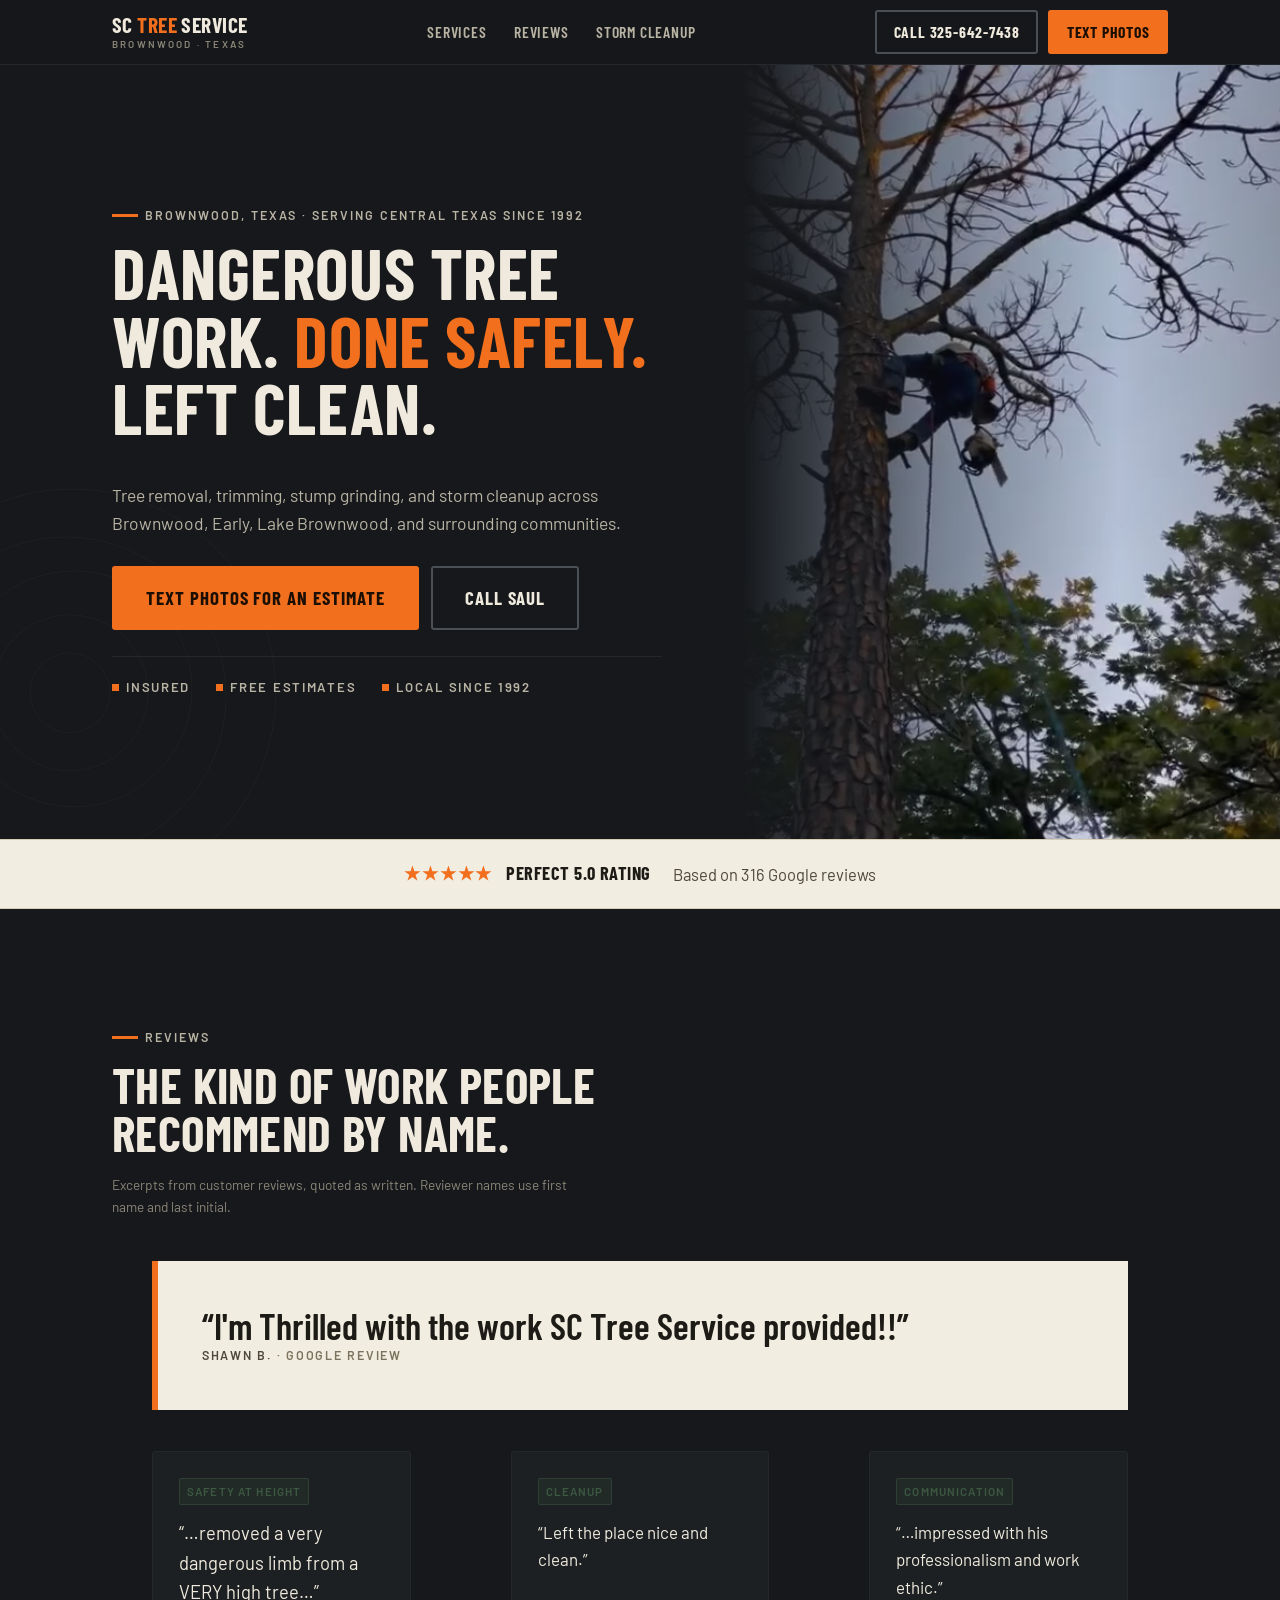
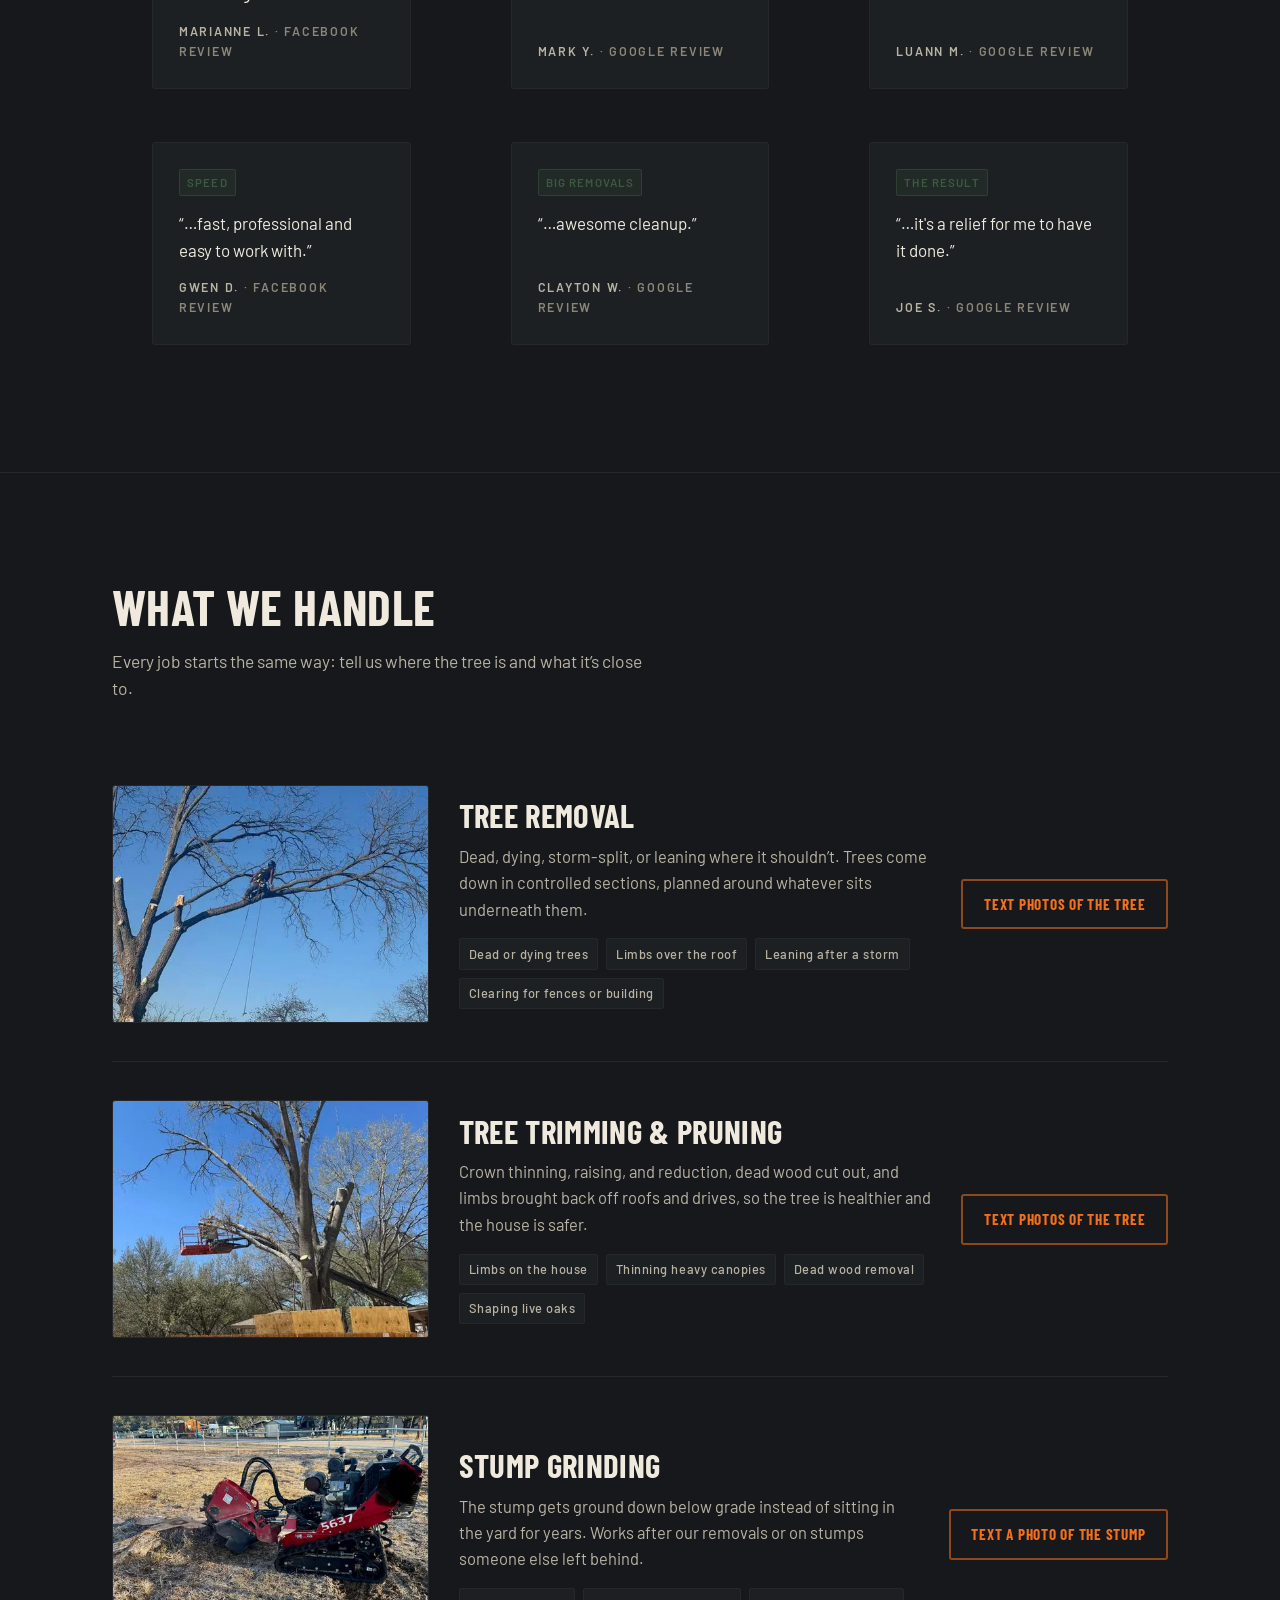
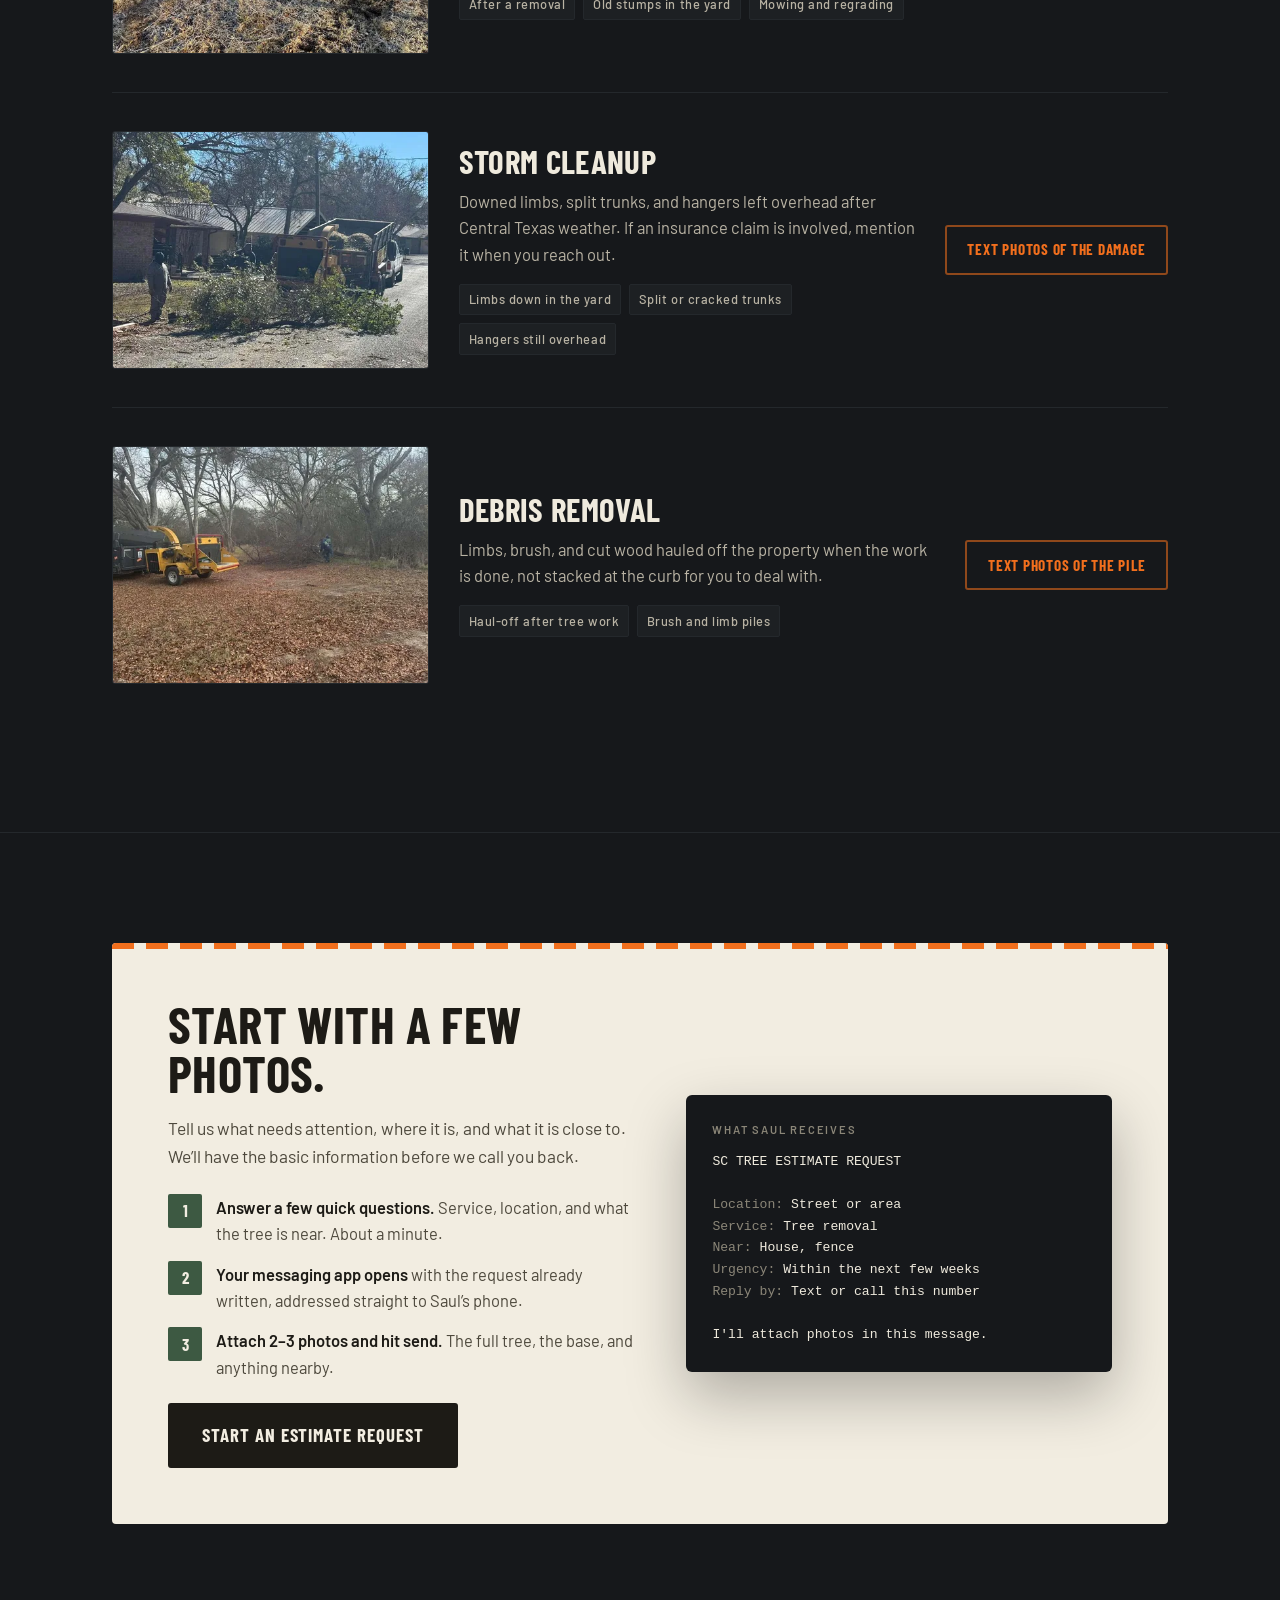
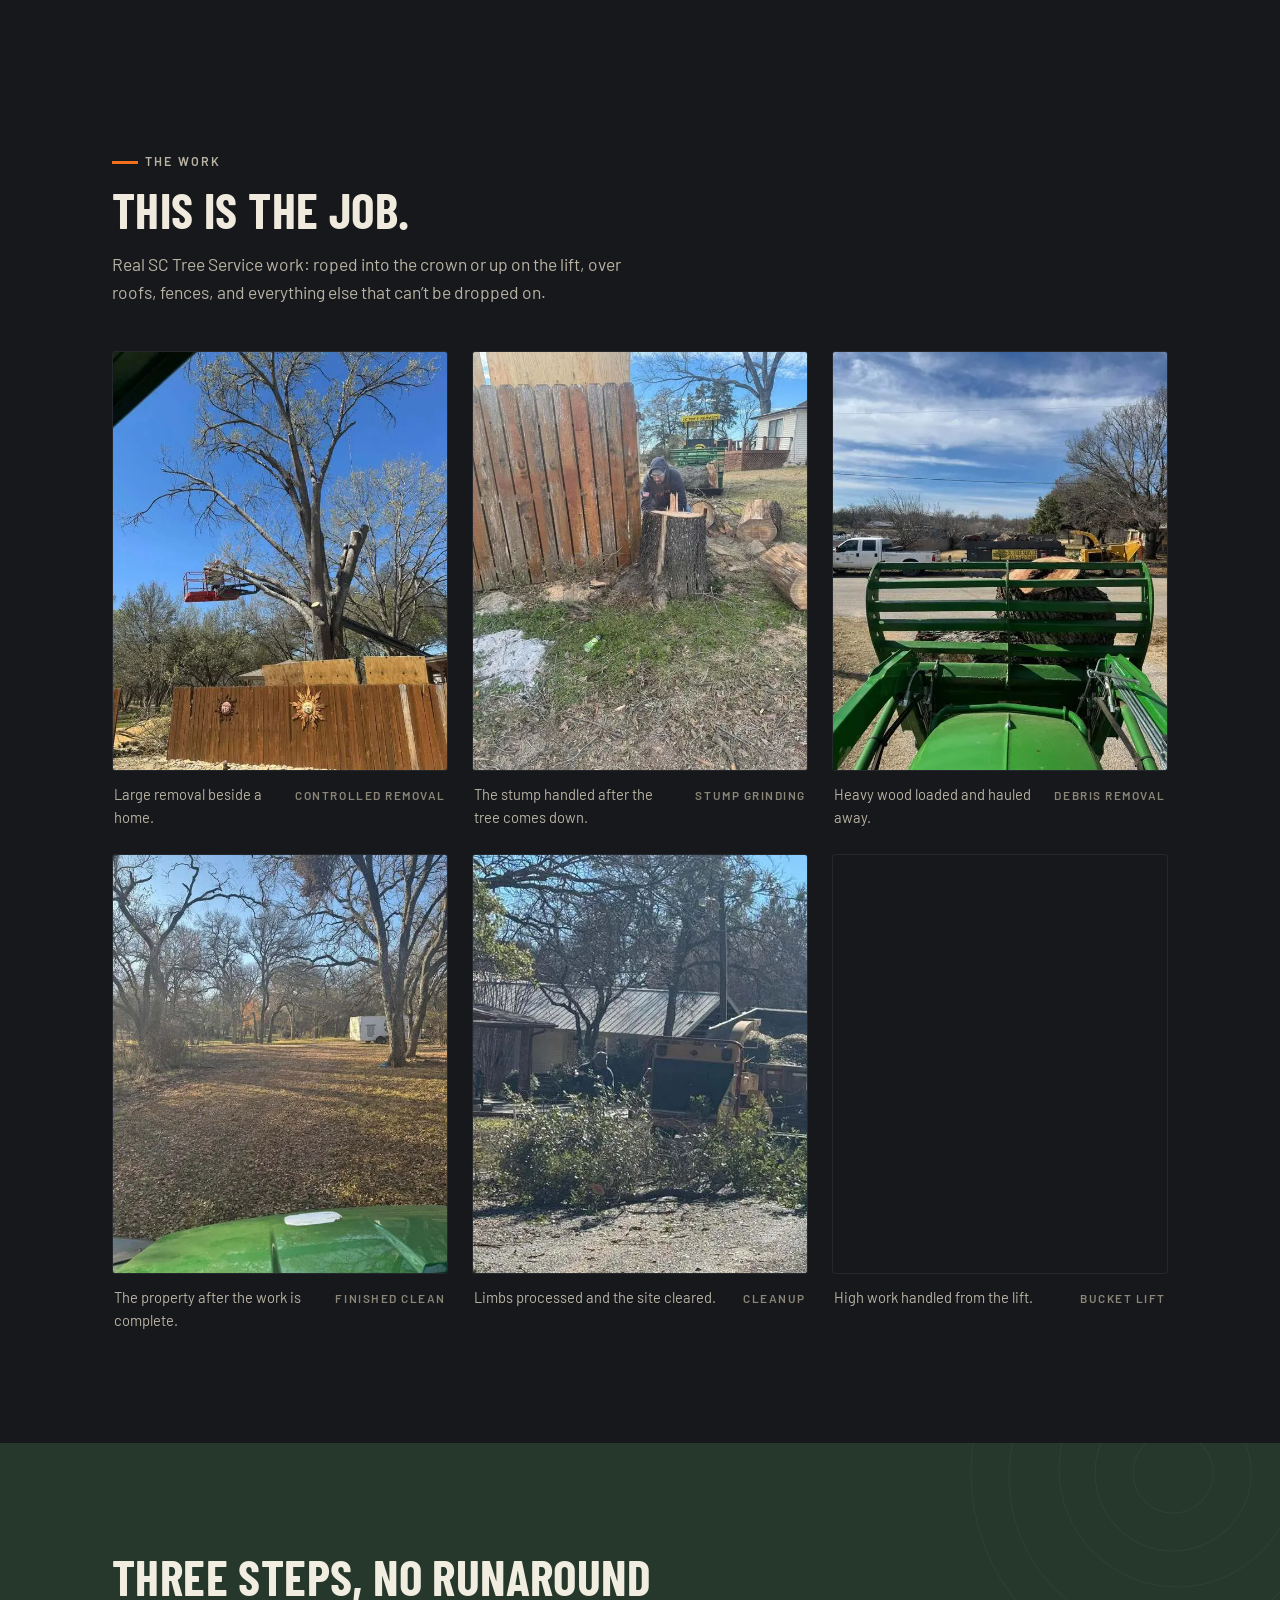
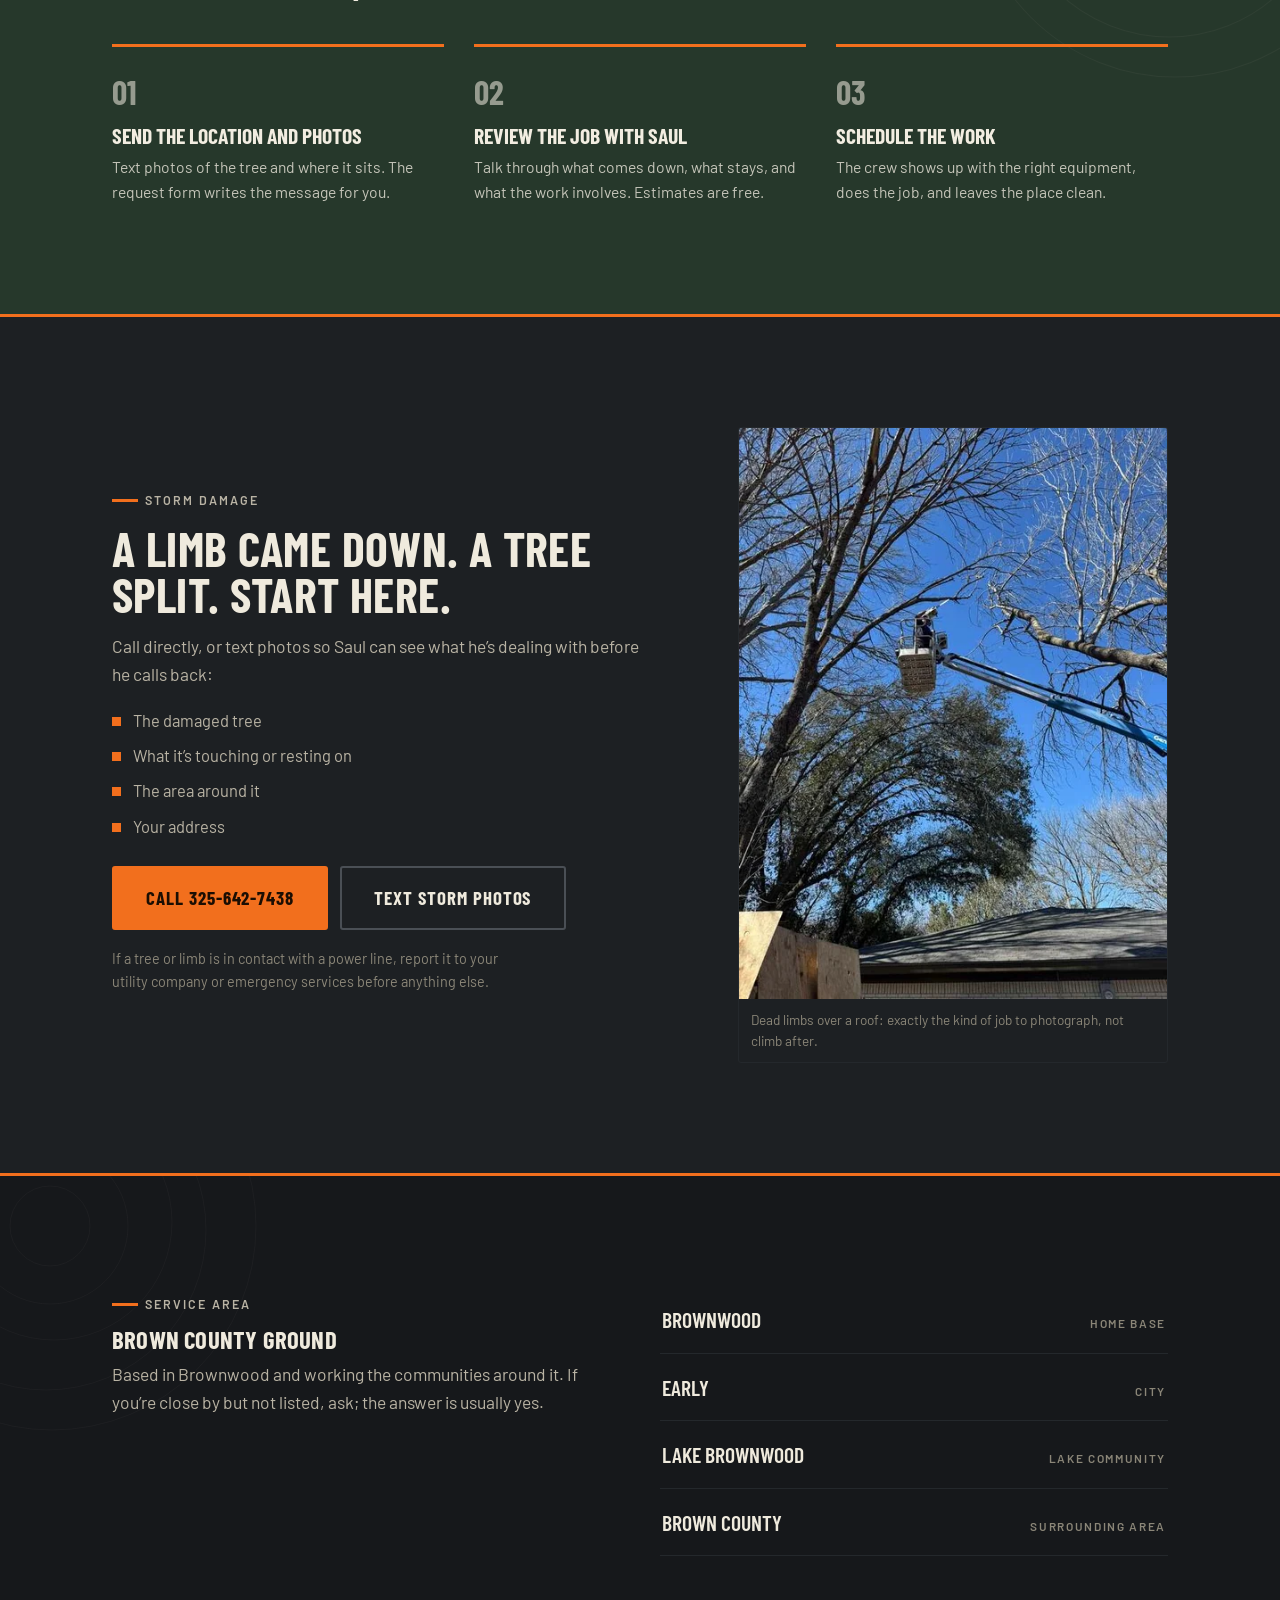
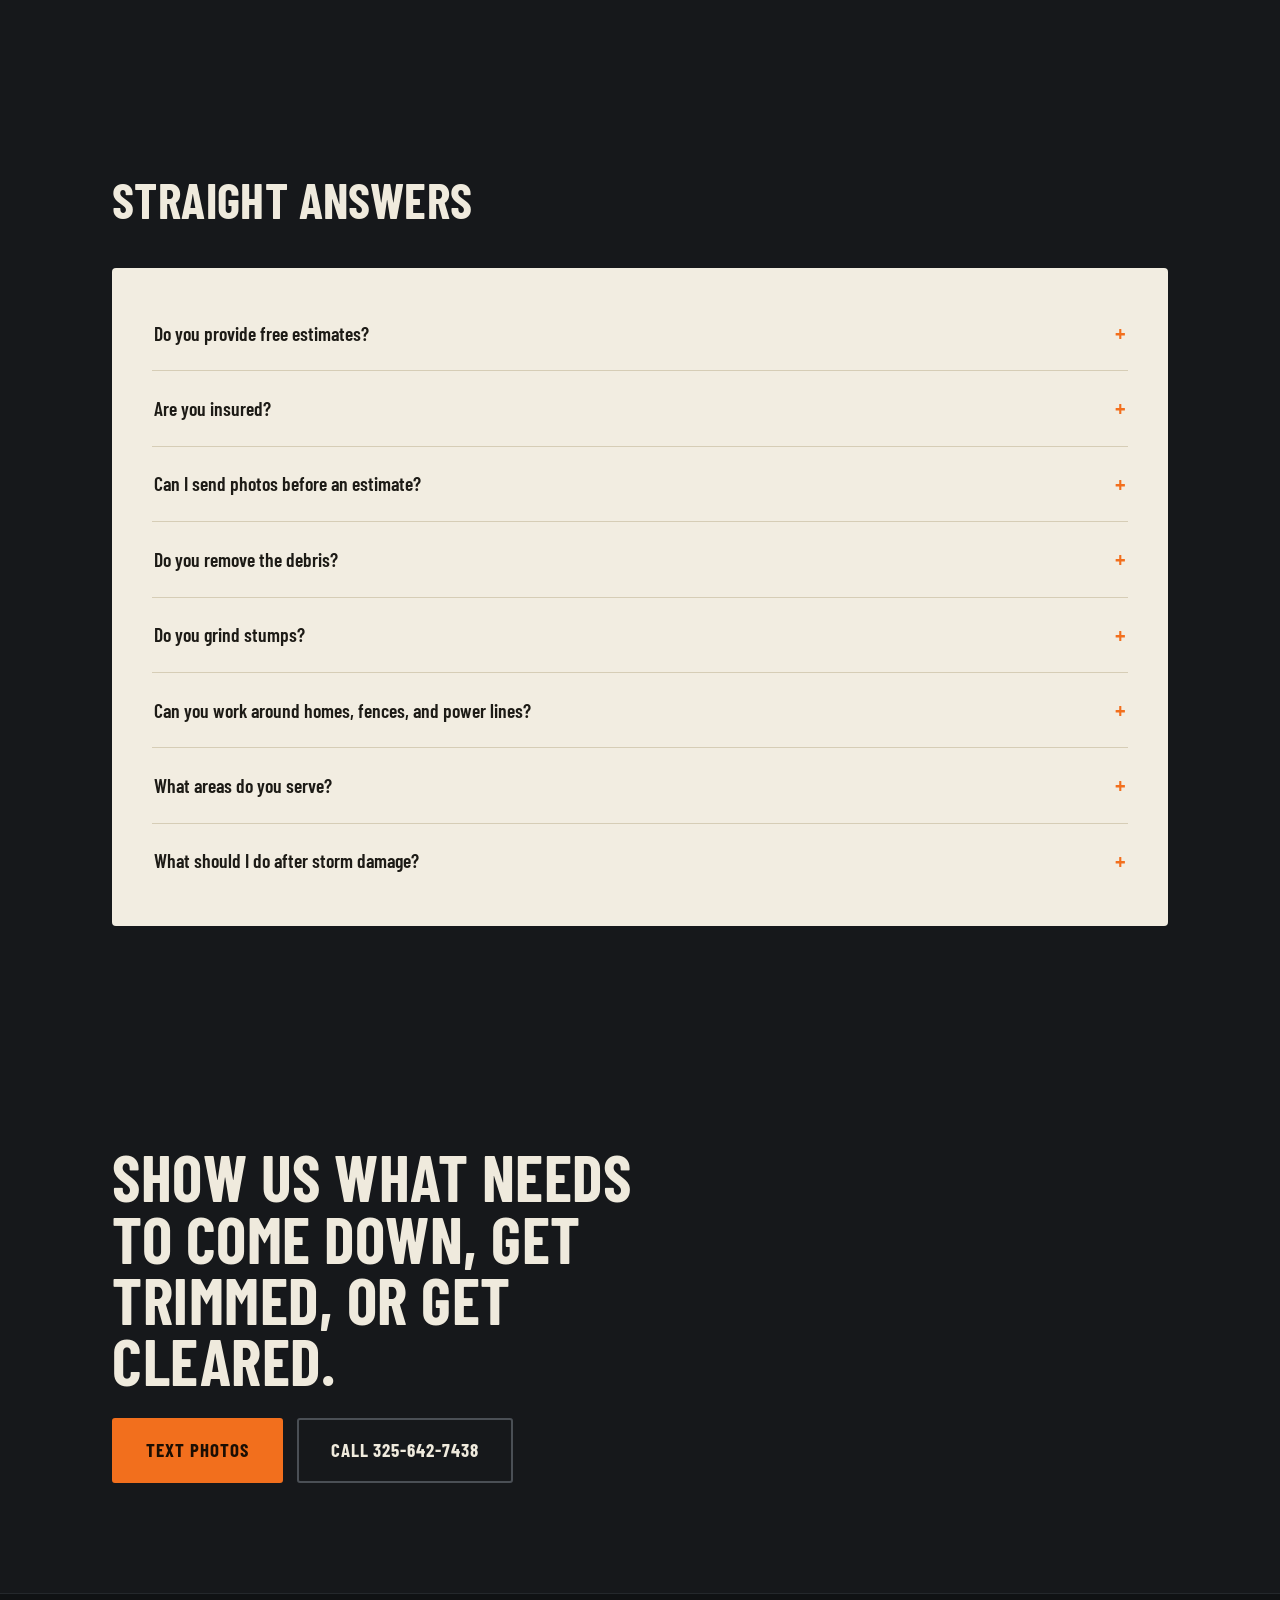
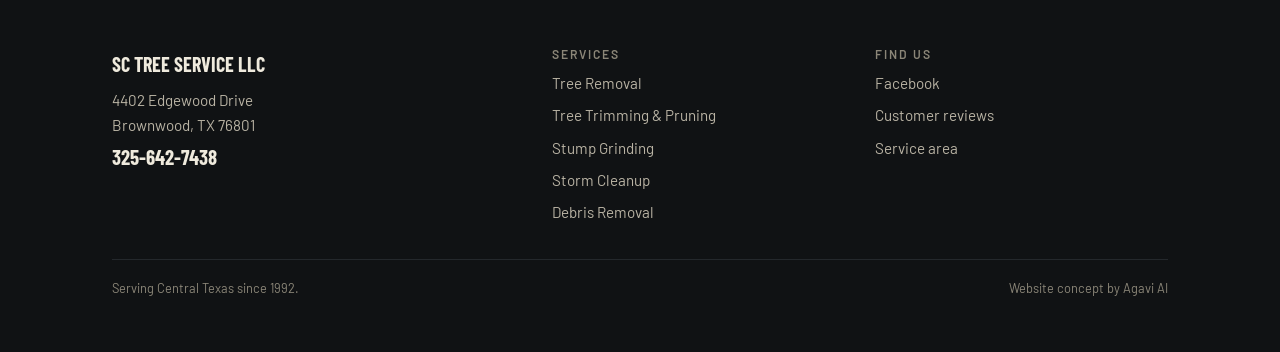
==== commit 5bd4e1a6: "Improve SC Tree site and owner proposal" ====
--- a/index.html
+++ b/index.html
@@ -23,6 +23,7 @@
 <link rel="preload" as="font" type="font/woff2" href="assets/fonts/barlow-cond-700.woff2" crossorigin>
 <link rel="preload" as="font" type="font/woff2" href="assets/fonts/barlow-400.woff2" crossorigin>
 <link rel="preload" as="image" imagesrcset="assets/work-climber-480.webp 480w, assets/work-climber-639.webp 639w" imagesizes="(min-width:880px) 42vw, 100vw" fetchpriority="high">
+<link rel="preload" as="video" href="assets/hero-loop.mp4" type="video/mp4">
 <link rel="stylesheet" href="styles.css">
 <script type="application/ld+json">
 {
@@ -108,7 +109,7 @@
 <!-- ============================ HERO ============================ -->
 <section class="hero" id="top" aria-label="SC Tree Service introduction">
   <div class="hero__grid">
-    <div class="hero__media" id="hero-media" data-hero-video>
+    <div class="hero__media" id="hero-media">
       <picture>
         <source type="image/webp" srcset="assets/work-climber-320.webp 320w, assets/work-climber-480.webp 480w, assets/work-climber-639.webp 639w" sizes="(min-width:880px) 42vw, 100vw">
         <img src="assets/work-climber-639.jpg"
@@ -117,6 +118,10 @@
              width="639" height="800" fetchpriority="high" decoding="async"
              alt="SC Tree Service climber roped into the top of a tall pine, working the bare crown high above the surrounding oaks">
       </picture>
+      <video class="hero__video" autoplay muted loop playsinline preload="auto" poster="assets/work-climber-639.jpg" aria-hidden="true" tabindex="-1">
+        <source src="assets/hero-loop.mp4" type="video/mp4">
+        <source src="assets/hero-loop.webm" type="video/webm">
+      </video>
     </div>
     <div class="hero__ring" aria-hidden="true"></div>
     <div class="hero__copy">
@@ -136,18 +141,25 @@
   </div>
 </section>
 
+<section class="reputation" aria-label="Google review rating">
+  <div class="container reputation__row">
+    <strong><span aria-hidden="true">★★★★★</span> Perfect 5.0 rating</strong>
+    <span>Based on 316 Google reviews</span>
+  </div>
+</section>
+
 <!-- ============================ REVIEWS ============================ -->
 <section class="section" id="reviews" aria-labelledby="reviews-h">
   <div class="container">
     <div class="section__head">
       <p class="eyebrow">Reviews</p>
       <h2 class="display" id="reviews-h">The kind of work people recommend by name.</h2>
-      <p class="section__note">Excerpts from customer reviews published on SC Tree Service&rsquo;s website, quoted as written.</p>
+      <p class="section__note">Excerpts from customer reviews, quoted as written. Reviewer names use first name and last initial.</p>
     </div>
 
     <figure class="review-feature">
       <blockquote>&ldquo;I'm Thrilled with the work SC Tree Service provided!!&rdquo;</blockquote>
-      <figcaption class="review__by"><strong>Shawn B.</strong></figcaption>
+      <figcaption class="review__by"><strong>Shawn B.</strong> &middot; Google review</figcaption>
     </figure>
 
     <div class="review-wall">
@@ -159,12 +171,12 @@
       <figure class="review">
         <span class="review__tag">Cleanup</span>
         <blockquote>&ldquo;Left the place nice and clean.&rdquo;</blockquote>
-        <figcaption class="review__by"><strong>Mark Y.</strong> &middot; Red oak thinning</figcaption>
+        <figcaption class="review__by"><strong>Mark Y.</strong> &middot; Google review</figcaption>
       </figure>
       <figure class="review">
         <span class="review__tag">Communication</span>
         <blockquote>&ldquo;&hellip;impressed with his professionalism and work ethic.&rdquo;</blockquote>
-        <figcaption class="review__by"><strong>Luann M.</strong></figcaption>
+        <figcaption class="review__by"><strong>Luann M.</strong> &middot; Google review</figcaption>
       </figure>
       <figure class="review">
         <span class="review__tag">Speed</span>
@@ -174,12 +186,12 @@
       <figure class="review">
         <span class="review__tag">Big removals</span>
         <blockquote>&ldquo;&hellip;awesome cleanup.&rdquo;</blockquote>
-        <figcaption class="review__by"><strong>Clayton W.</strong> &middot; Live oak removal, Early TX</figcaption>
+        <figcaption class="review__by"><strong>Clayton W.</strong> &middot; Google review</figcaption>
       </figure>
       <figure class="review">
         <span class="review__tag">The result</span>
         <blockquote>&ldquo;&hellip;it's a relief for me to have it done.&rdquo;</blockquote>
-        <figcaption class="review__by"><strong>Joe S.</strong></figcaption>
+        <figcaption class="review__by"><strong>Joe S.</strong> &middot; Google review</figcaption>
       </figure>
     </div>
   </div>
@@ -201,7 +213,7 @@
         </picture>
       </button>
       <div class="svc__body">
-        <h3>Tree Removal</h3>
+        <h3><a href="tree-removal-brownwood-tx/">Tree Removal</a></h3>
         <p>Dead, dying, storm-split, or leaning where it shouldn&rsquo;t. Trees come down in controlled sections, planned around whatever sits underneath them.</p>
         <ul class="svc__uses">
           <li>Dead or dying trees</li>
@@ -221,7 +233,7 @@
         </picture>
       </button>
       <div class="svc__body">
-        <h3>Tree Trimming &amp; Pruning</h3>
+        <h3><a href="tree-trimming-brownwood-tx/">Tree Trimming &amp; Pruning</a></h3>
         <p>Crown thinning, raising, and reduction, dead wood cut out, and limbs brought back off roofs and drives, so the tree is healthier and the house is safer.</p>
         <ul class="svc__uses">
           <li>Limbs on the house</li>
@@ -241,7 +253,7 @@
         </picture>
       </button>
       <div class="svc__body">
-        <h3>Stump Grinding</h3>
+        <h3><a href="stump-grinding-brownwood-tx/">Stump Grinding</a></h3>
         <p>The stump gets ground down below grade instead of sitting in the yard for years. Works after our removals or on stumps someone else left behind.</p>
         <ul class="svc__uses">
           <li>After a removal</li>
@@ -260,7 +272,7 @@
         </picture>
       </button>
       <div class="svc__body">
-        <h3>Storm Cleanup</h3>
+        <h3><a href="storm-cleanup-brownwood-tx/">Storm Cleanup</a></h3>
         <p>Downed limbs, split trunks, and hangers left overhead after Central Texas weather. If an insurance claim is involved, mention it when you reach out.</p>
         <ul class="svc__uses">
           <li>Limbs down in the yard</li>
@@ -311,13 +323,11 @@
           <p class="quote-demo__label">What Saul receives</p>
           <pre class="msg-preview">SC TREE ESTIMATE REQUEST
 
-<span class="dim">Name:</span> Your name
-<span class="dim">Phone:</span> Your number
 <span class="dim">Location:</span> Street or area
 <span class="dim">Service:</span> Tree removal
 <span class="dim">Near:</span> House, fence
 <span class="dim">Urgency:</span> Within the next few weeks
-<span class="dim">Preferred reply:</span> Text
+<span class="dim">Reply by:</span> Text or call this number
 
 I'll attach photos in this message.</pre>
         </div>
@@ -326,6 +336,24 @@
   </div>
 </section>
 
+<!-- ============================ WORK ============================ -->
+<section class="section" id="work" aria-labelledby="work-h">
+  <div class="container">
+    <div class="section__head">
+      <p class="eyebrow">The work</p>
+      <h2 class="display" id="work-h">This is the job.</h2>
+      <p class="lead">Real SC Tree Service work: roped into the crown or up on the lift, over roofs, fences, and everything else that can&rsquo;t be dropped on.</p>
+    </div>
+    <div class="proof-grid">
+      <figure class="work-item"><img src="assets/gallery-large-removal.webp" width="600" height="800" loading="lazy" decoding="async" alt="Bucket crew sectionalizing a large tree beside a Brownwood home"><figcaption><span>Large removal beside a home.</span><span class="where">Controlled removal</span></figcaption></figure>
+      <figure class="work-item"><img src="assets/gallery-stump-grinding.webp" width="600" height="800" loading="lazy" decoding="async" alt="SC Tree Service grinding a stump below grade"><figcaption><span>The stump handled after the tree comes down.</span><span class="where">Stump grinding</span></figcaption></figure>
+      <figure class="work-item"><img src="assets/gallery-haul-off.webp" width="600" height="800" loading="lazy" decoding="async" alt="Cut trunk sections loaded for removal"><figcaption><span>Heavy wood loaded and hauled away.</span><span class="where">Debris removal</span></figcaption></figure>
+      <figure class="work-item"><img src="assets/gallery-finished-cleanup.webp" width="600" height="800" loading="lazy" decoding="async" alt="Clean property after SC Tree Service completed removal work"><figcaption><span>The property after the work is complete.</span><span class="where">Finished clean</span></figcaption></figure>
+      <figure class="work-item"><img src="assets/gallery-cleanup.webp" width="800" height="600" loading="lazy" decoding="async" alt="Chipper and crew clearing limbs after tree work"><figcaption><span>Limbs processed and the site cleared.</span><span class="where">Cleanup</span></figcaption></figure>
+      <figure class="work-item"><img src="assets/gallery-lift-work.webp" width="600" height="800" loading="lazy" decoding="async" alt="Lift crew working high in a large tree beside a home"><figcaption><span>High work handled from the lift.</span><span class="where">Bucket lift</span></figcaption></figure>
+    </div>
+  </div>
+</section>
 
 <!-- ============================ PROCESS ============================ -->
 <section class="section process" aria-labelledby="process-h">
@@ -480,10 +508,10 @@
       <div>
         <h3>Services</h3>
         <ul>
-          <li><a href="#services">Tree Removal</a></li>
-          <li><a href="#services">Tree Trimming &amp; Pruning</a></li>
-          <li><a href="#services">Stump Grinding</a></li>
-          <li><a href="#storm">Storm Cleanup</a></li>
+          <li><a href="tree-removal-brownwood-tx/">Tree Removal</a></li>
+          <li><a href="tree-trimming-brownwood-tx/">Tree Trimming &amp; Pruning</a></li>
+          <li><a href="stump-grinding-brownwood-tx/">Stump Grinding</a></li>
+          <li><a href="storm-cleanup-brownwood-tx/">Storm Cleanup</a></li>
           <li><a href="#services">Debris Removal</a></li>
         </ul>
       </div>
@@ -524,16 +552,6 @@
       <!-- STEP 1 -->
       <fieldset class="step is-active" id="step-1" data-step="1">
         <legend class="visually-hidden">Step 1: who you are and what you need</legend>
-        <div class="field" data-name="name">
-          <label for="q-name">Name</label>
-          <input id="q-name" name="name" type="text" autocomplete="name" required>
-          <p class="err" id="q-name-err">Please add your name so Saul knows who&rsquo;s texting.</p>
-        </div>
-        <div class="field" data-name="phone">
-          <label for="q-phone">Mobile number</label>
-          <input id="q-phone" name="phone" type="tel" inputmode="tel" autocomplete="tel" required>
-          <p class="err" id="q-phone-err">Please add the number you want the callback on.</p>
-        </div>
         <div class="field" data-name="service">
           <label for="q-service">Service needed</label>
           <select id="q-service" name="service" required>
@@ -561,10 +579,6 @@
       <fieldset class="step" id="step-2" data-step="2">
         <legend class="visually-hidden">Step 2: details about the tree</legend>
         <div class="field">
-          <label for="q-count">Number of trees <span class="opt-note">(optional)</span></label>
-          <input id="q-count" name="count" type="text" inputmode="numeric" placeholder="e.g. 1">
-        </div>
-        <div class="field">
           <span class="group-label" id="near-label">What is the tree close to?</span>
           <div class="chips" role="group" aria-labelledby="near-label">
             <label><input type="checkbox" name="near" value="House">House</label>
@@ -590,14 +604,6 @@
           <label for="q-desc">Short description <span class="opt-note">(optional)</span></label>
           <textarea id="q-desc" name="desc" maxlength="400" placeholder="Anything else Saul should know"></textarea>
           <p class="char-count" id="q-desc-count" aria-live="polite">0 / 400</p>
-        </div>
-        <div class="field">
-          <span class="group-label" id="reply-label">Preferred response</span>
-          <div class="chips" role="radiogroup" aria-labelledby="reply-label">
-            <label><input type="radio" name="reply" value="Call">Call</label>
-            <label><input type="radio" name="reply" value="Text" checked>Text</label>
-            <label><input type="radio" name="reply" value="Either">Either</label>
-          </div>
         </div>
         <p class="attach-note">After Messages opens, attach 2&ndash;3 photos showing the full tree, the base, and anything nearby.</p>
         <div class="drawer__nav">
--- a/styles.css
+++ b/styles.css
@@ -175,9 +175,10 @@
 .trust-row li::before{content:"";width:7px;height:7px;background:var(--orange)}
 .hero__media{position:absolute;inset:0;z-index:1}
 .hero__media img,.hero__media video{width:100%;height:100%;object-fit:cover;object-position:68% 22%}
-.hero__video{position:absolute;inset:0;z-index:0}
+.hero__video{position:absolute;inset:0;z-index:1;display:block;opacity:0;transition:opacity .22s ease}
+.hero__media.is-video-playing .hero__video{opacity:1}
 .hero__media::after{ /* directional scrim keeps copy readable over the photo */
-  content:"";position:absolute;inset:0;
+  content:"";position:absolute;inset:0;z-index:2;pointer-events:none;
   background:linear-gradient(180deg,rgba(15,17,19,.62) 0%,rgba(15,17,19,.78) 58%,rgba(15,17,19,.9) 100%);
 }
 @media(min-width:880px){
@@ -228,6 +229,12 @@
 .review-feature .review__by{color:var(--ink-faint)}
 .review-feature .review__by strong{color:var(--ink-soft)}
 
+.reputation{background:var(--cream);color:var(--ink);border-block:1px solid var(--line-cream)}
+.reputation__row{min-height:68px;display:flex;align-items:center;justify-content:center;gap:10px 22px;flex-wrap:wrap;text-align:center}
+.reputation strong{font-family:var(--font-display);font-size:1.15rem;text-transform:uppercase;letter-spacing:.03em}
+.reputation strong span{color:var(--orange);letter-spacing:.1em;margin-right:.45em}
+.reputation__row>span{color:var(--ink-soft)}
+
 /* ==========================================================================
    services ledger
    ========================================================================== */
@@ -249,6 +256,8 @@
 }
 .svc h3{font-family:var(--font-display);font-weight:700;text-transform:uppercase;
   font-size:clamp(1.5rem,3.6vw,2.05rem);letter-spacing:.01em;color:var(--bone);margin-bottom:.3em}
+.svc h3 a{color:inherit;text-decoration:none}
+.svc h3 a:hover{text-decoration:underline;text-decoration-color:var(--orange);text-underline-offset:.15em}
 .svc__body p{color:var(--bone-soft);max-width:56ch}
 .svc__uses{margin:.7em 0 0;padding:0;list-style:none;display:flex;flex-wrap:wrap;gap:8px}
 .svc__uses li{font-size:.8rem;font-weight:500;letter-spacing:.04em;color:var(--bone-soft);
@@ -295,6 +304,21 @@
 .msg-preview .dim{color:var(--bone-faint)}
 .quote-demo__label{font-size:.7rem;font-weight:600;letter-spacing:.16em;text-transform:uppercase;
   color:var(--bone-faint);margin:0 0 12px}
+
+/* ==========================================================================
+   work (editorial photos)
+   ========================================================================== */
+.proof-grid{display:grid;gap:clamp(14px,2.5vw,24px)}
+@media(min-width:680px){.proof-grid{grid-template-columns:repeat(2,1fr)}}
+@media(min-width:1040px){.proof-grid{grid-template-columns:repeat(3,1fr)}}
+.work-item{margin:0;position:relative}
+.work-item img{width:100%;aspect-ratio:4/5;object-fit:cover;border:1px solid var(--char-3);border-radius:var(--radius)}
+.work-item figcaption{
+  display:flex;justify-content:space-between;gap:14px;align-items:baseline;
+  padding:12px 2px 0;color:var(--bone-soft);font-size:.92rem;
+}
+.work-item figcaption .where{font-size:.74rem;font-weight:600;letter-spacing:.13em;
+  text-transform:uppercase;color:var(--bone-faint);flex:none}
 
 /* lightbox (opened from the service photos) */
 .lightbox{border:0;padding:0;background:transparent;max-width:min(94vw,900px);max-height:92vh}
@@ -535,6 +559,18 @@
 .flow .auto{font-size:.8rem;color:var(--bone-faint)}
 .opt-note-band{font-size:.85rem;color:var(--bone-faint);border-left:3px solid var(--char-3);
   padding-left:14px;max-width:56ch}
+.offer-card{background:var(--cream);color:var(--ink);padding:clamp(24px,5vw,48px);border-radius:4px;max-width:860px}
+.offer-card__price{font-family:var(--font-display);font-weight:700;font-size:clamp(3.2rem,9vw,5.6rem);line-height:1;color:var(--ink)}
+.offer-card__term{font-family:var(--font-display);font-size:1.4rem;color:var(--ink-soft)}
+.offer-card .saul-benefits li,.offer-card p{color:var(--ink-soft)}
+.offer-card .saul-benefits li::before{background:var(--orange)}
+.compare-grid{display:grid;gap:18px}
+@media(min-width:780px){.compare-grid{grid-template-columns:1fr 1fr}}
+.compare-grid article{border:1px solid var(--char-3);padding:clamp(22px,4vw,36px);border-radius:4px;background:var(--char-2)}
+.compare-grid__new{border-color:var(--orange)!important}
+.compare-grid h3{font-family:var(--font-display);font-size:1.6rem;text-transform:uppercase;color:var(--bone);margin-bottom:.8em}
+.compare-grid ul{padding-left:1.2em;color:var(--bone-soft)}
+.compare-grid li{margin:.65em 0}
 .saul-sec{display:grid;gap:clamp(24px,4vw,52px)}
 @media(min-width:880px){
   .saul-sec{grid-template-columns:minmax(0,1fr) minmax(0,1fr);align-items:center}
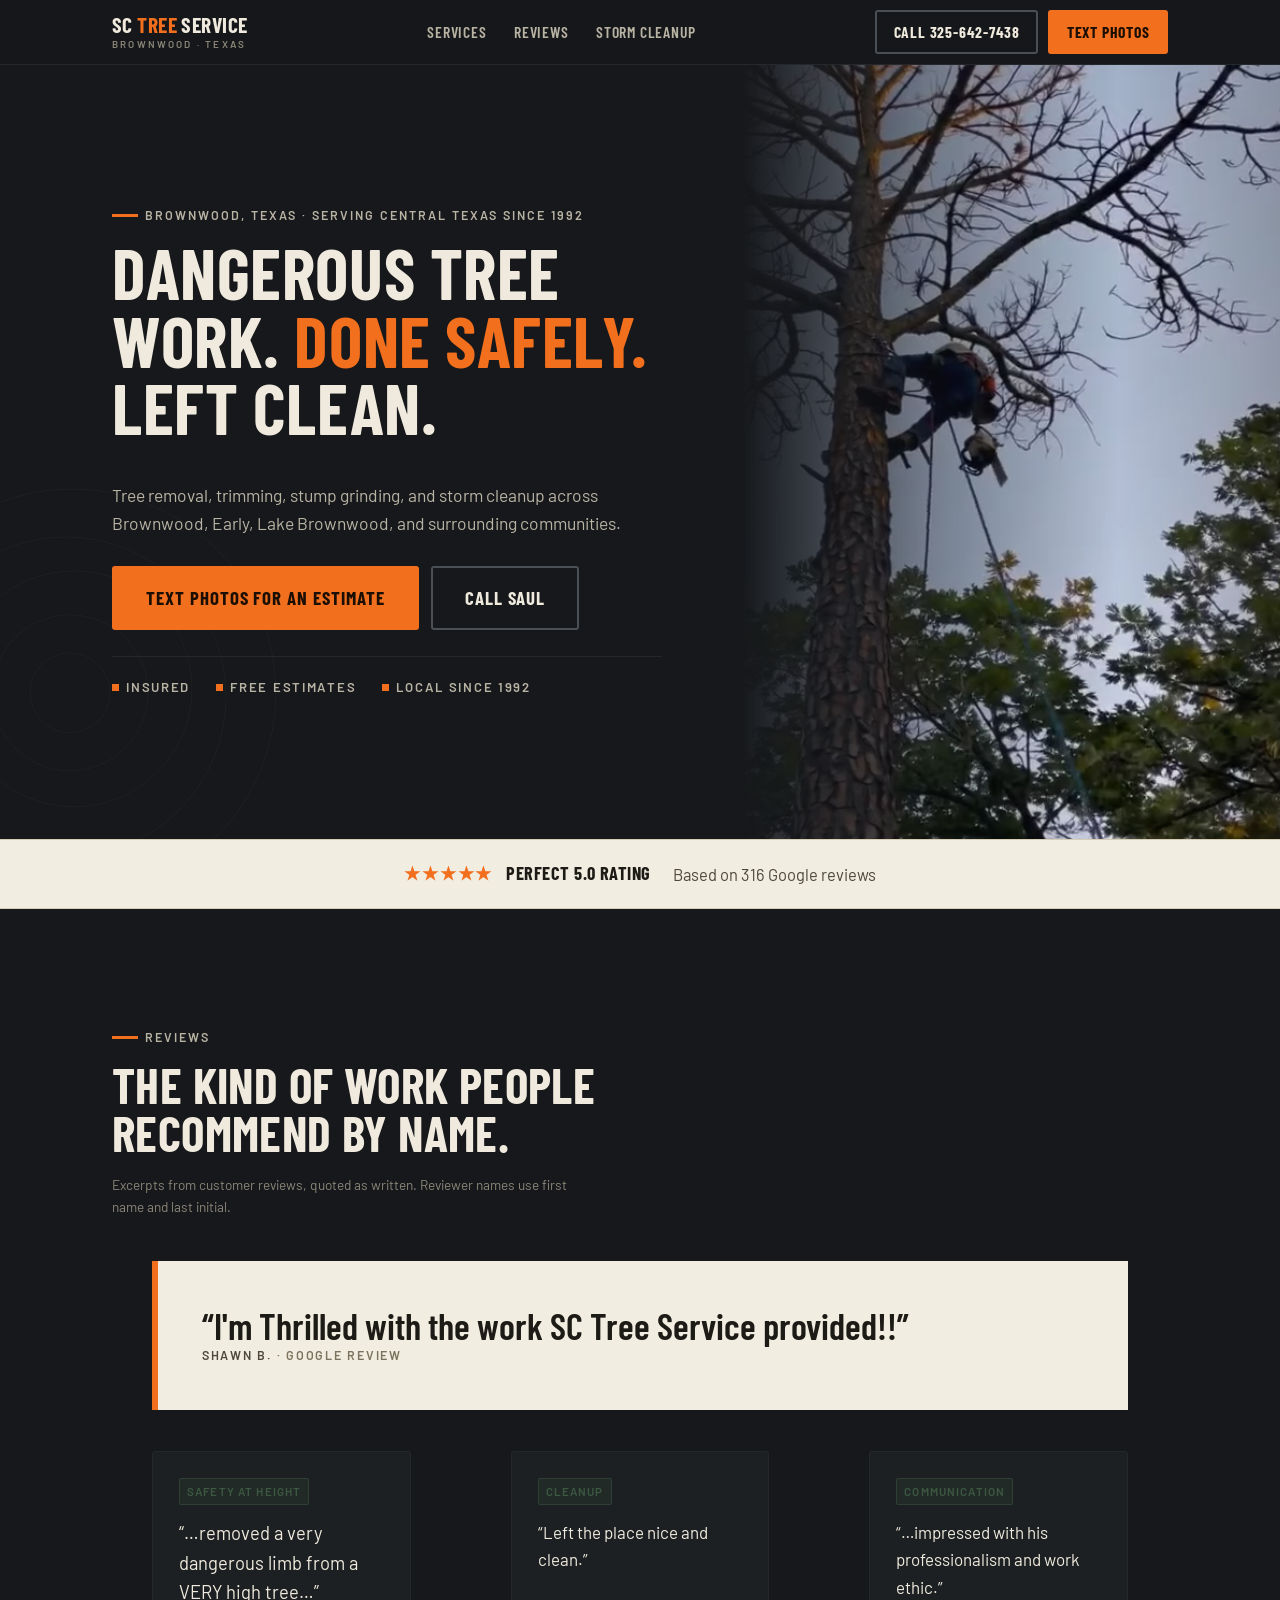
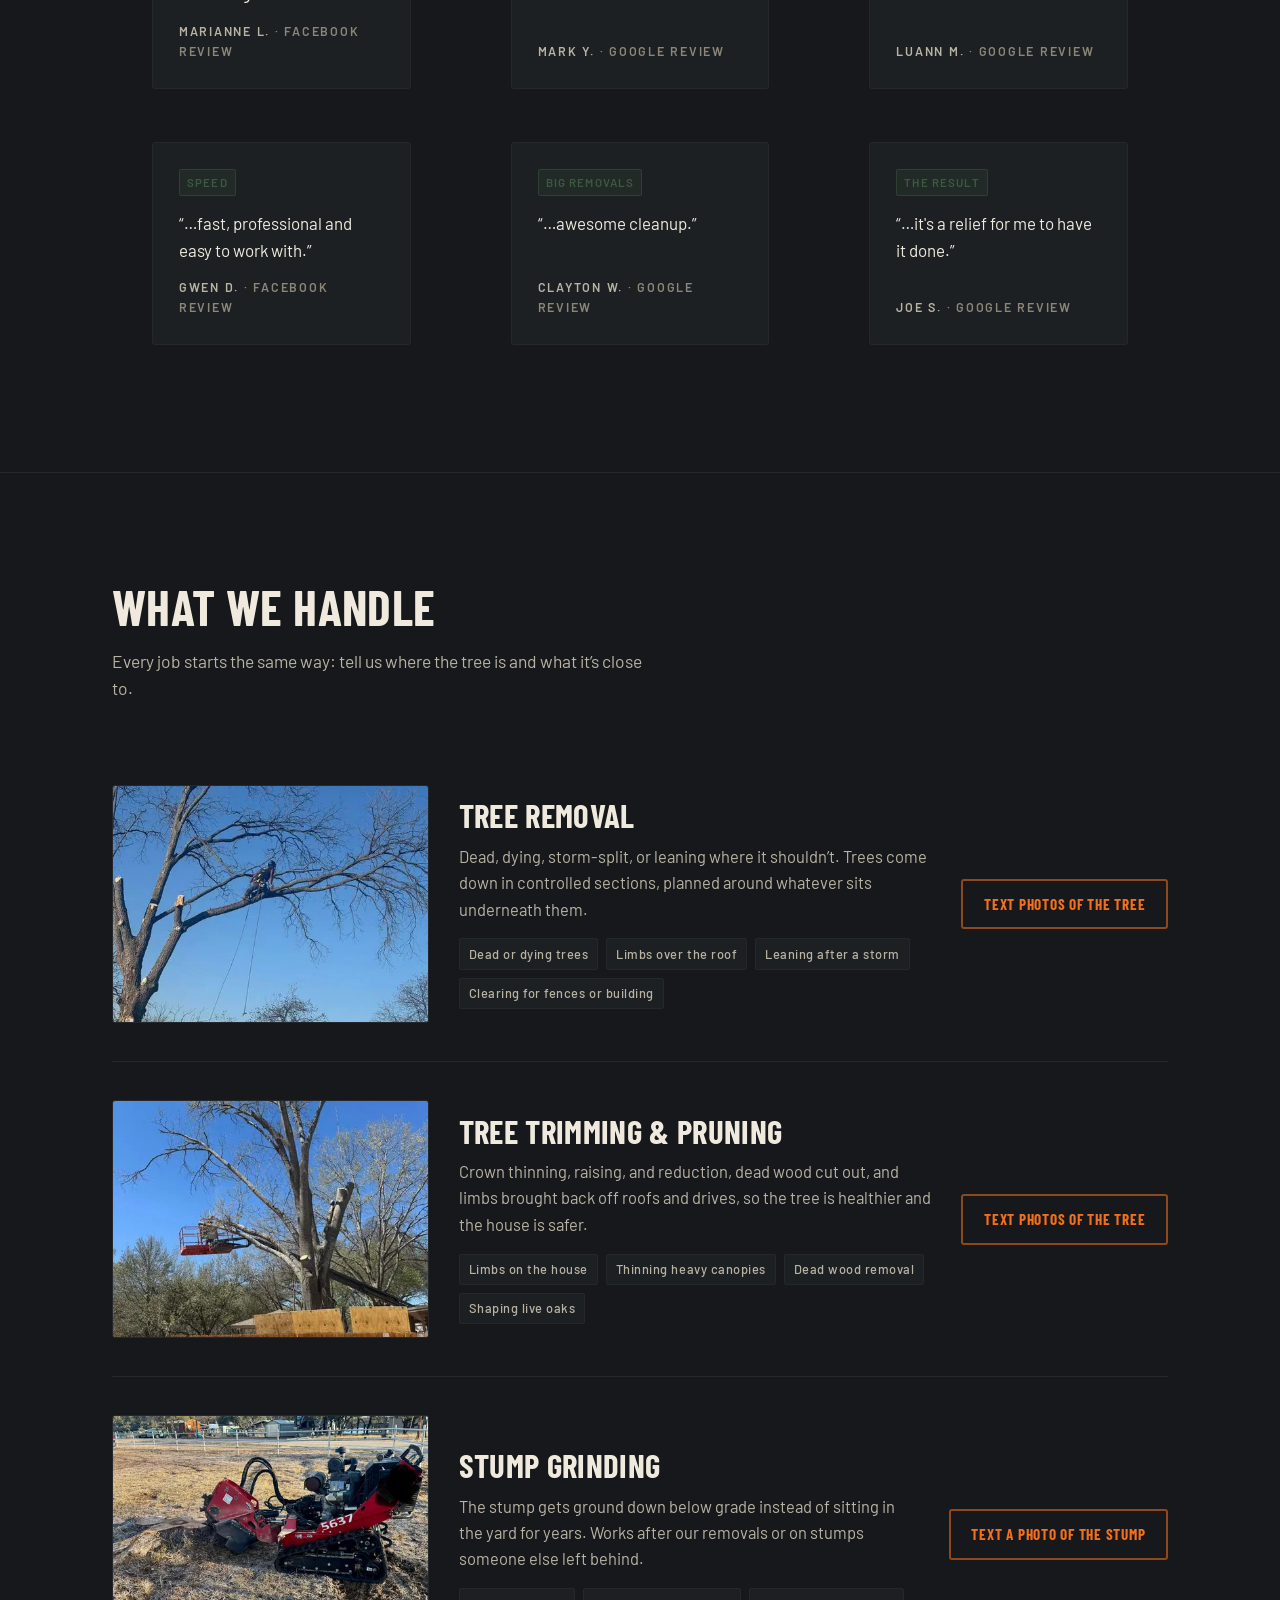
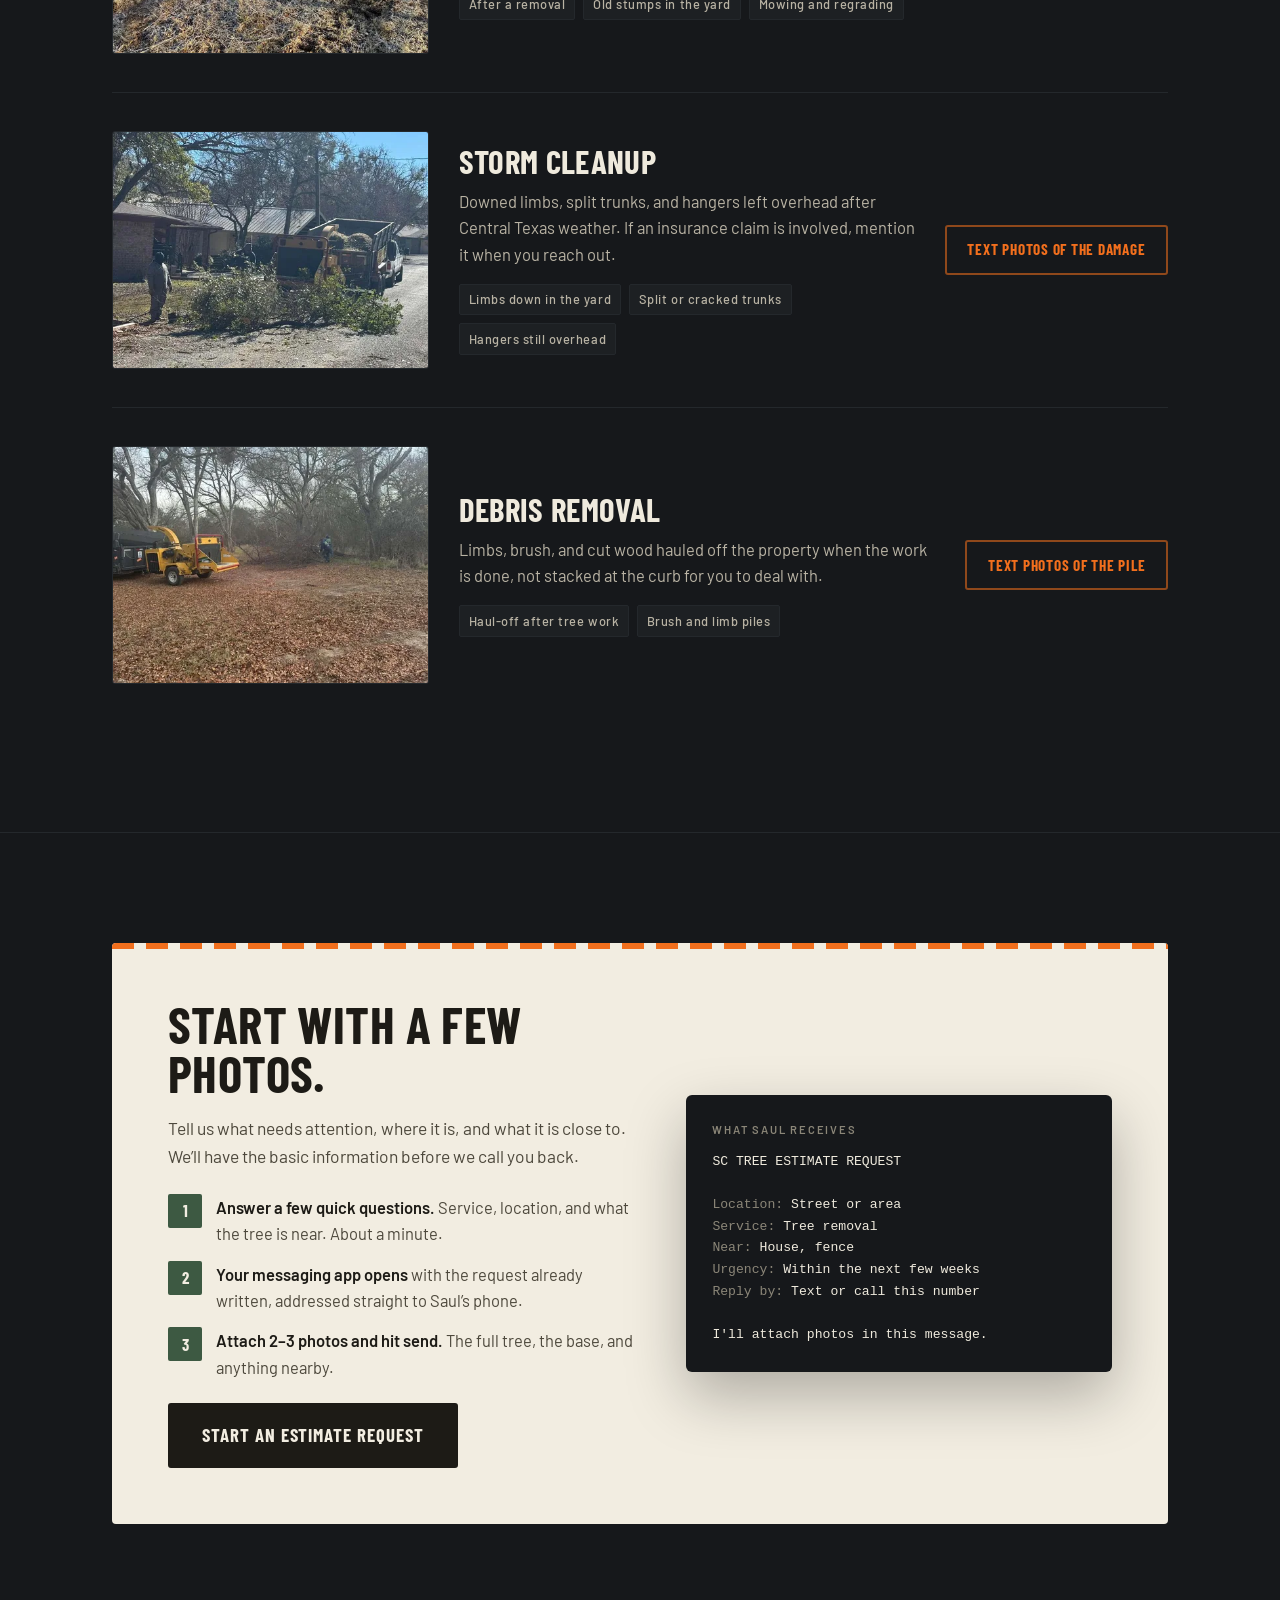
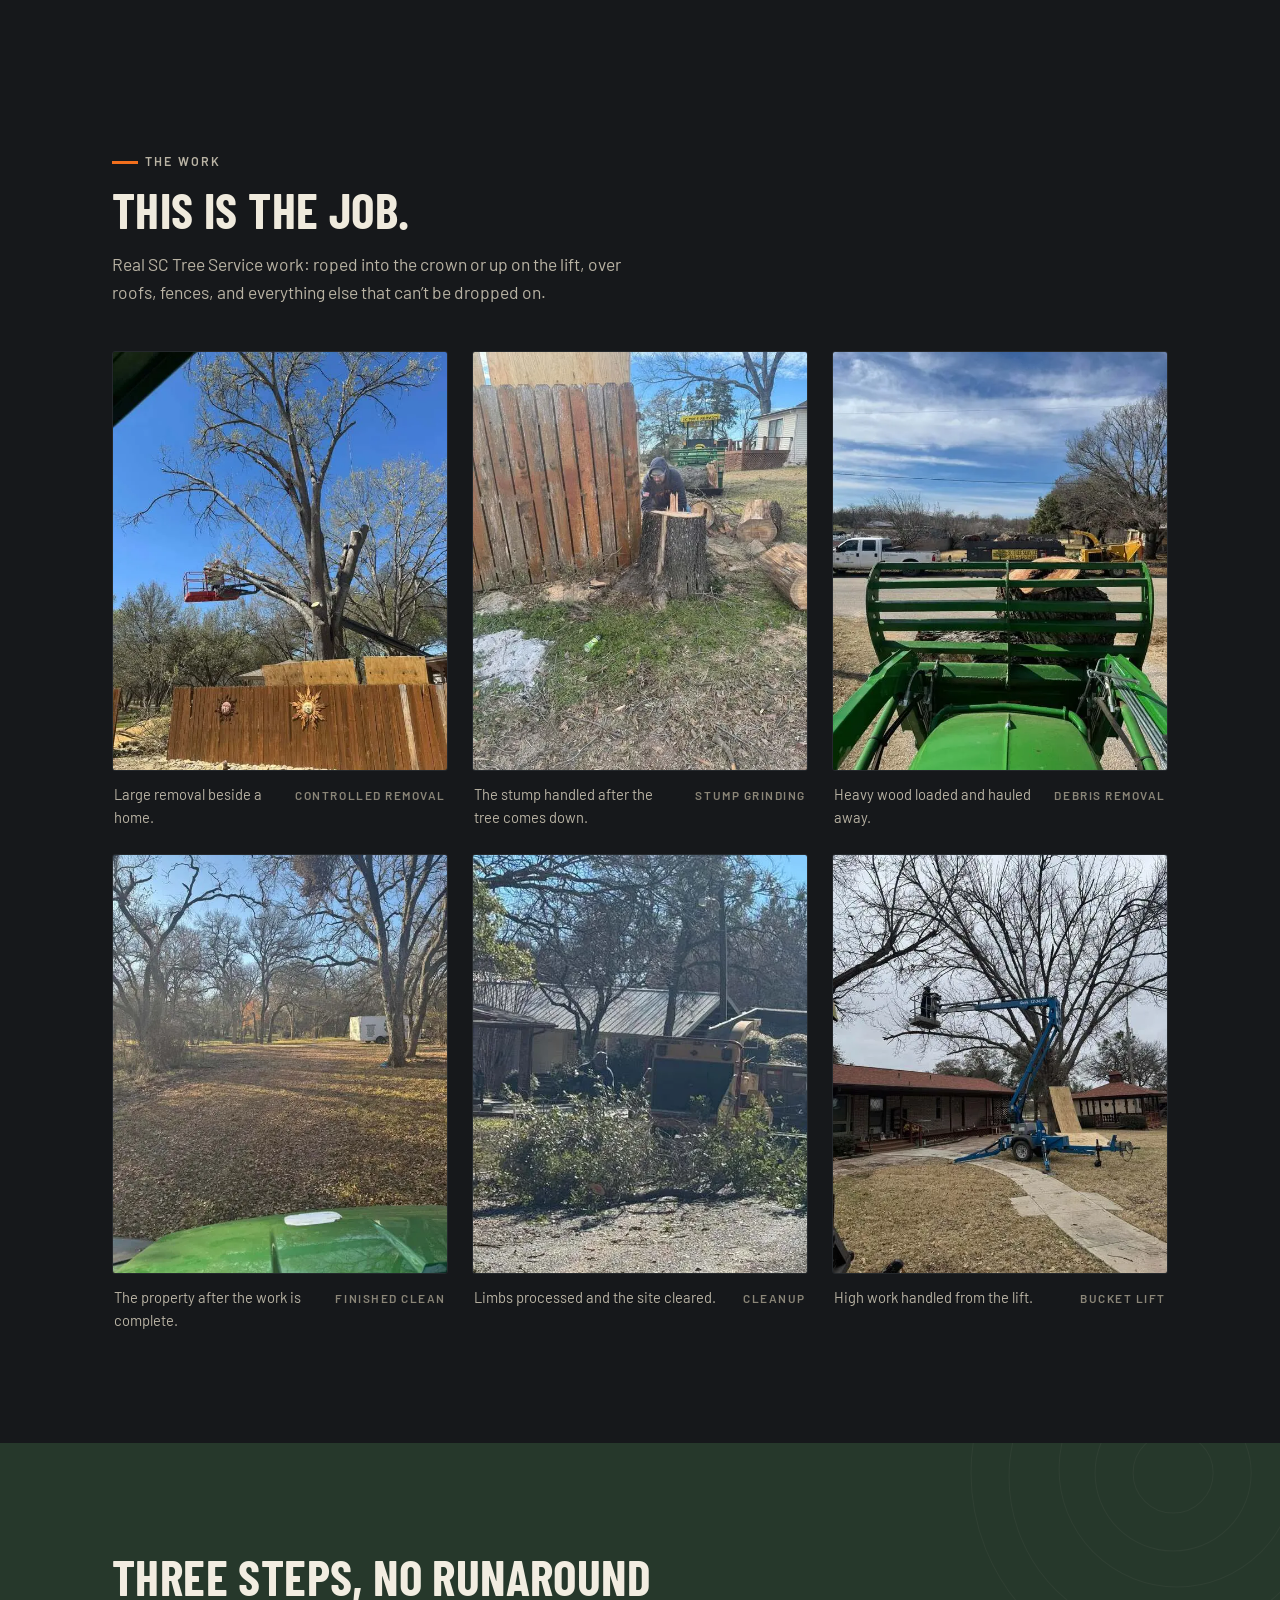
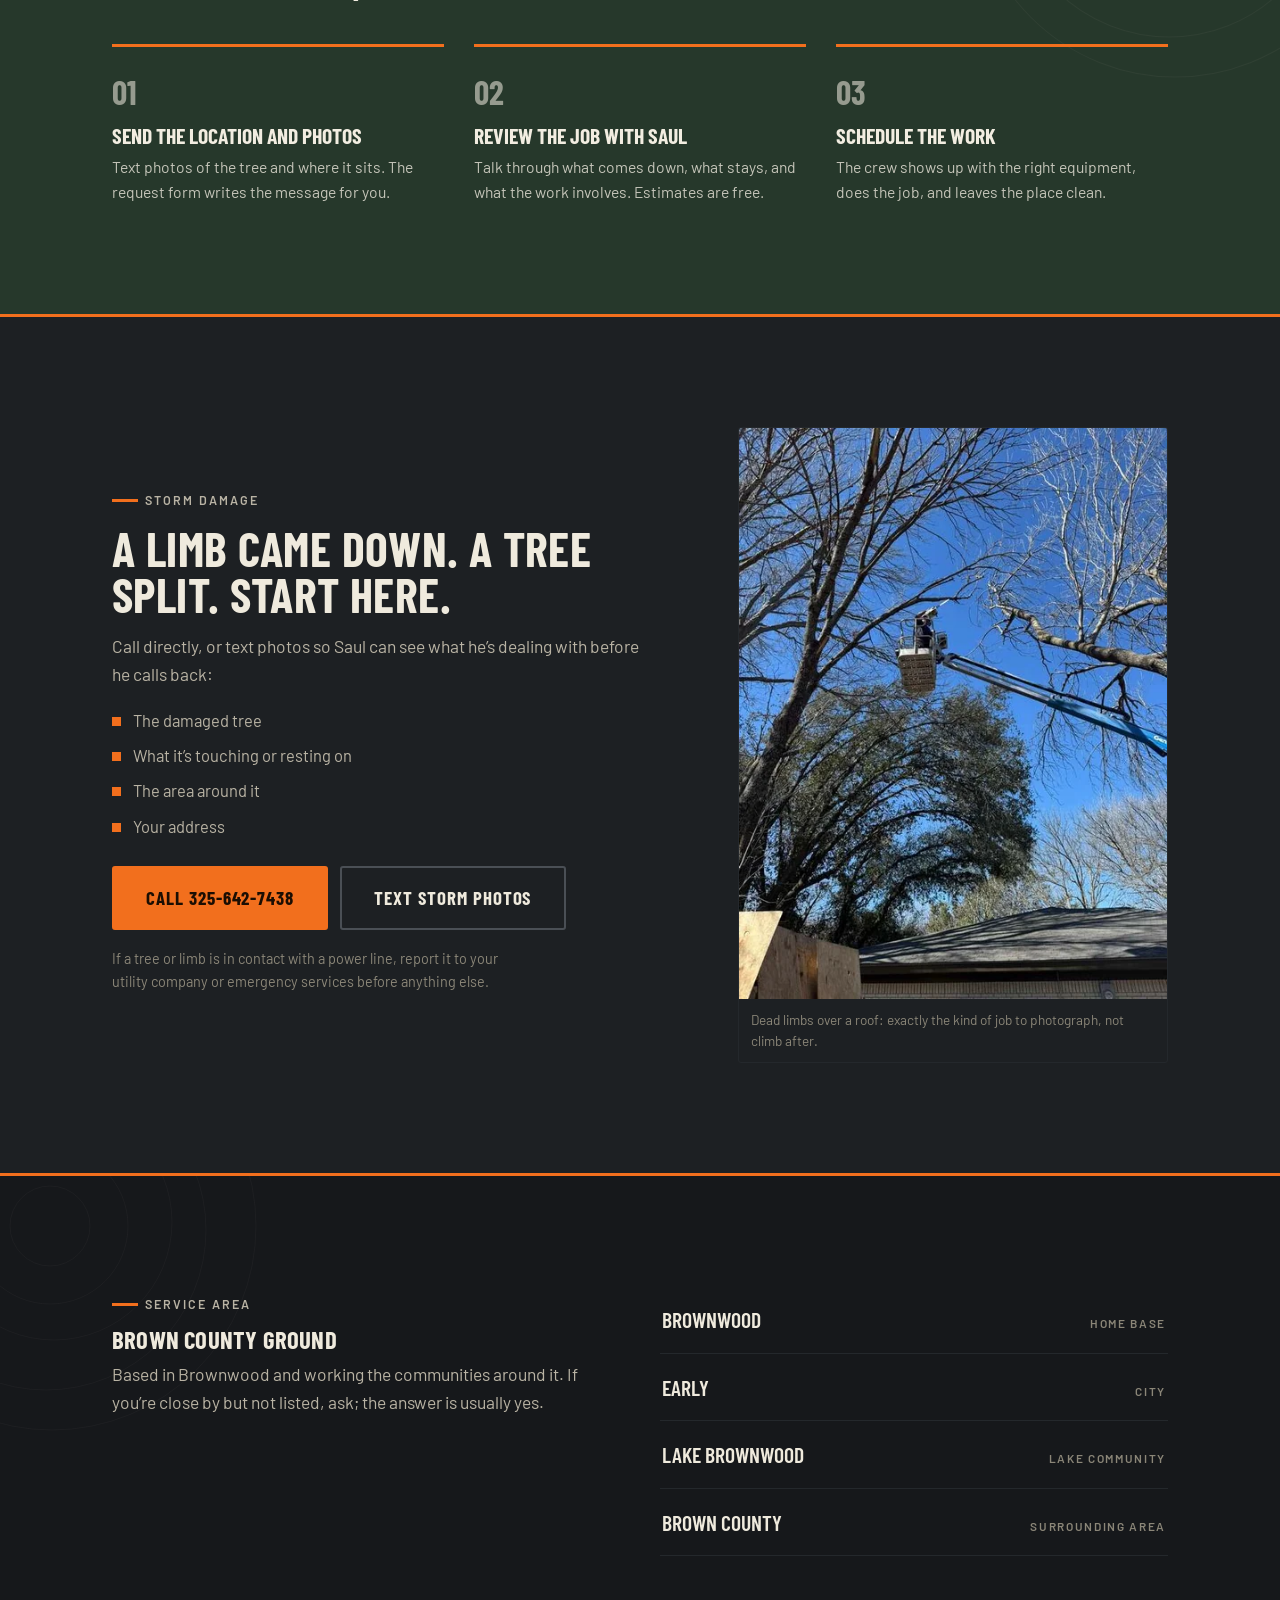
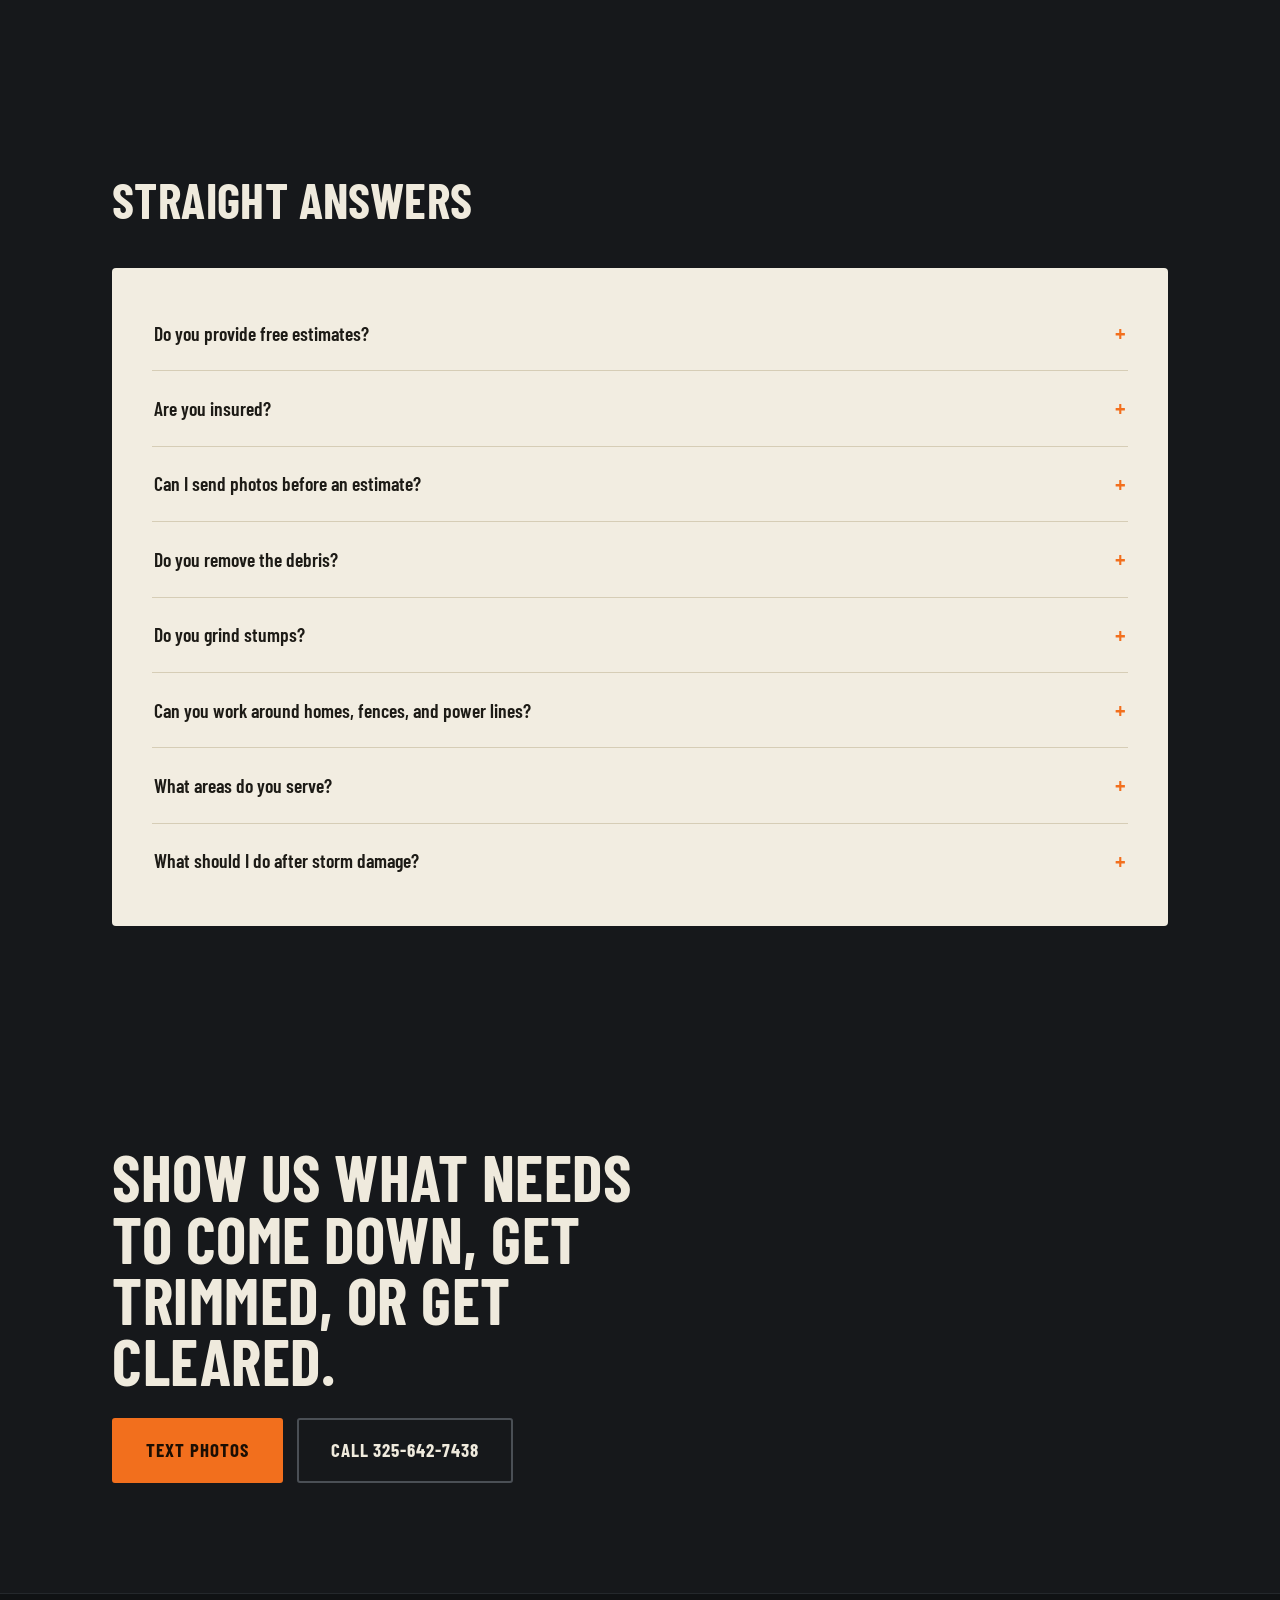
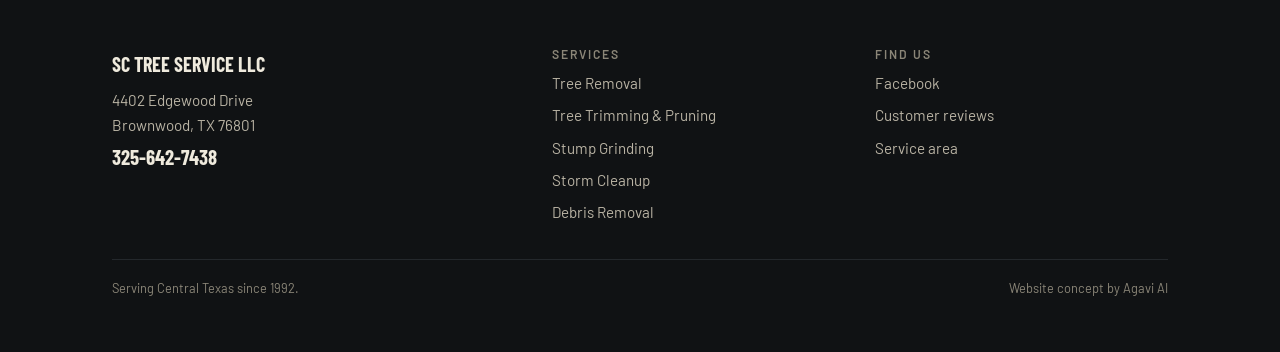
==== commit 723b7a9b: "Correct SC Tree production domain" ====
--- a/index.html
+++ b/index.html
@@ -5,19 +5,19 @@
 <meta name="viewport" content="width=device-width, initial-scale=1">
 <title>SC Tree Service LLC | Tree Removal, Trimming & Storm Cleanup in Brownwood, TX</title>
 <meta name="description" content="Insured tree removal, trimming, stump grinding, debris removal, and storm cleanup in Brownwood, Early, and Lake Brownwood, Texas. Free estimates. Text photos of the tree to 325-642-7438 to get started.">
-<link rel="canonical" href="https://sctree.agaviai.com/">
+<link rel="canonical" href="https://sctreellc.agaviai.com/">
 <meta property="og:type" content="website">
 <meta property="og:site_name" content="SC Tree Service LLC">
 <meta property="og:title" content="SC Tree Service LLC | Brownwood, TX">
 <meta property="og:description" content="Dangerous tree work. Done safely. Left clean. Tree removal, trimming, stump grinding, and storm cleanup across Brownwood, Early, and Lake Brownwood. Free estimates.">
-<meta property="og:url" content="https://sctree.agaviai.com/">
-<meta property="og:image" content="https://sctree.agaviai.com/assets/og.jpg">
+<meta property="og:url" content="https://sctreellc.agaviai.com/">
+<meta property="og:image" content="https://sctreellc.agaviai.com/assets/og.jpg">
 <meta property="og:image:width" content="1200">
 <meta property="og:image:height" content="630">
 <meta name="twitter:card" content="summary_large_image">
 <meta name="twitter:title" content="SC Tree Service LLC | Brownwood, TX">
 <meta name="twitter:description" content="Dangerous tree work. Done safely. Left clean. Serving Central Texas since 1992.">
-<meta name="twitter:image" content="https://sctree.agaviai.com/assets/og.jpg">
+<meta name="twitter:image" content="https://sctreellc.agaviai.com/assets/og.jpg">
 <meta name="theme-color" content="#16181b">
 <link rel="icon" href="assets/favicon.svg" type="image/svg+xml">
 <link rel="preload" as="font" type="font/woff2" href="assets/fonts/barlow-cond-700.woff2" crossorigin>
@@ -29,10 +29,10 @@
 {
   "@context": "https://schema.org",
   "@type": "HomeAndConstructionBusiness",
-  "@id": "https://sctree.agaviai.com/#business",
+  "@id": "https://sctreellc.agaviai.com/#business",
   "name": "SC Tree Service LLC",
-  "url": "https://sctree.agaviai.com/",
-  "image": "https://sctree.agaviai.com/assets/og.jpg",
+  "url": "https://sctreellc.agaviai.com/",
+  "image": "https://sctreellc.agaviai.com/assets/og.jpg",
   "telephone": "+13256427438",
   "foundingDate": "1992",
   "address": {
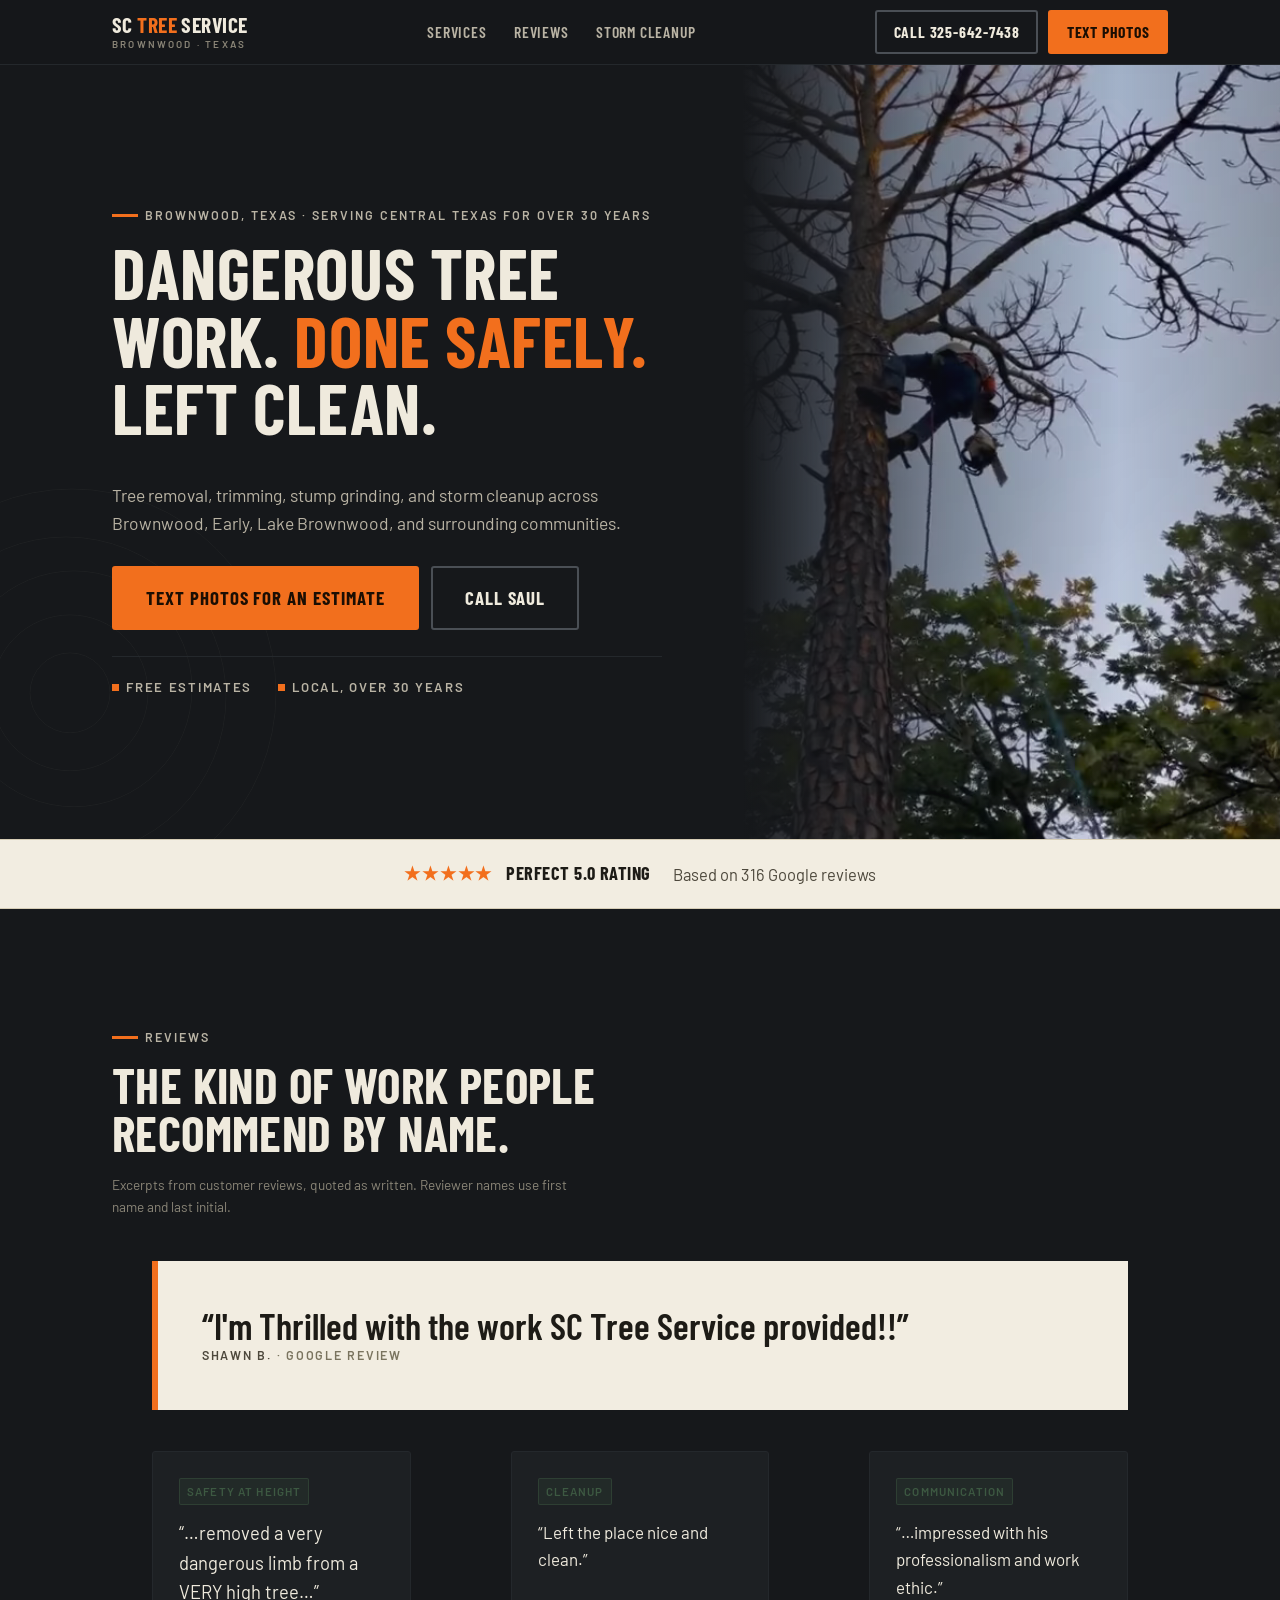
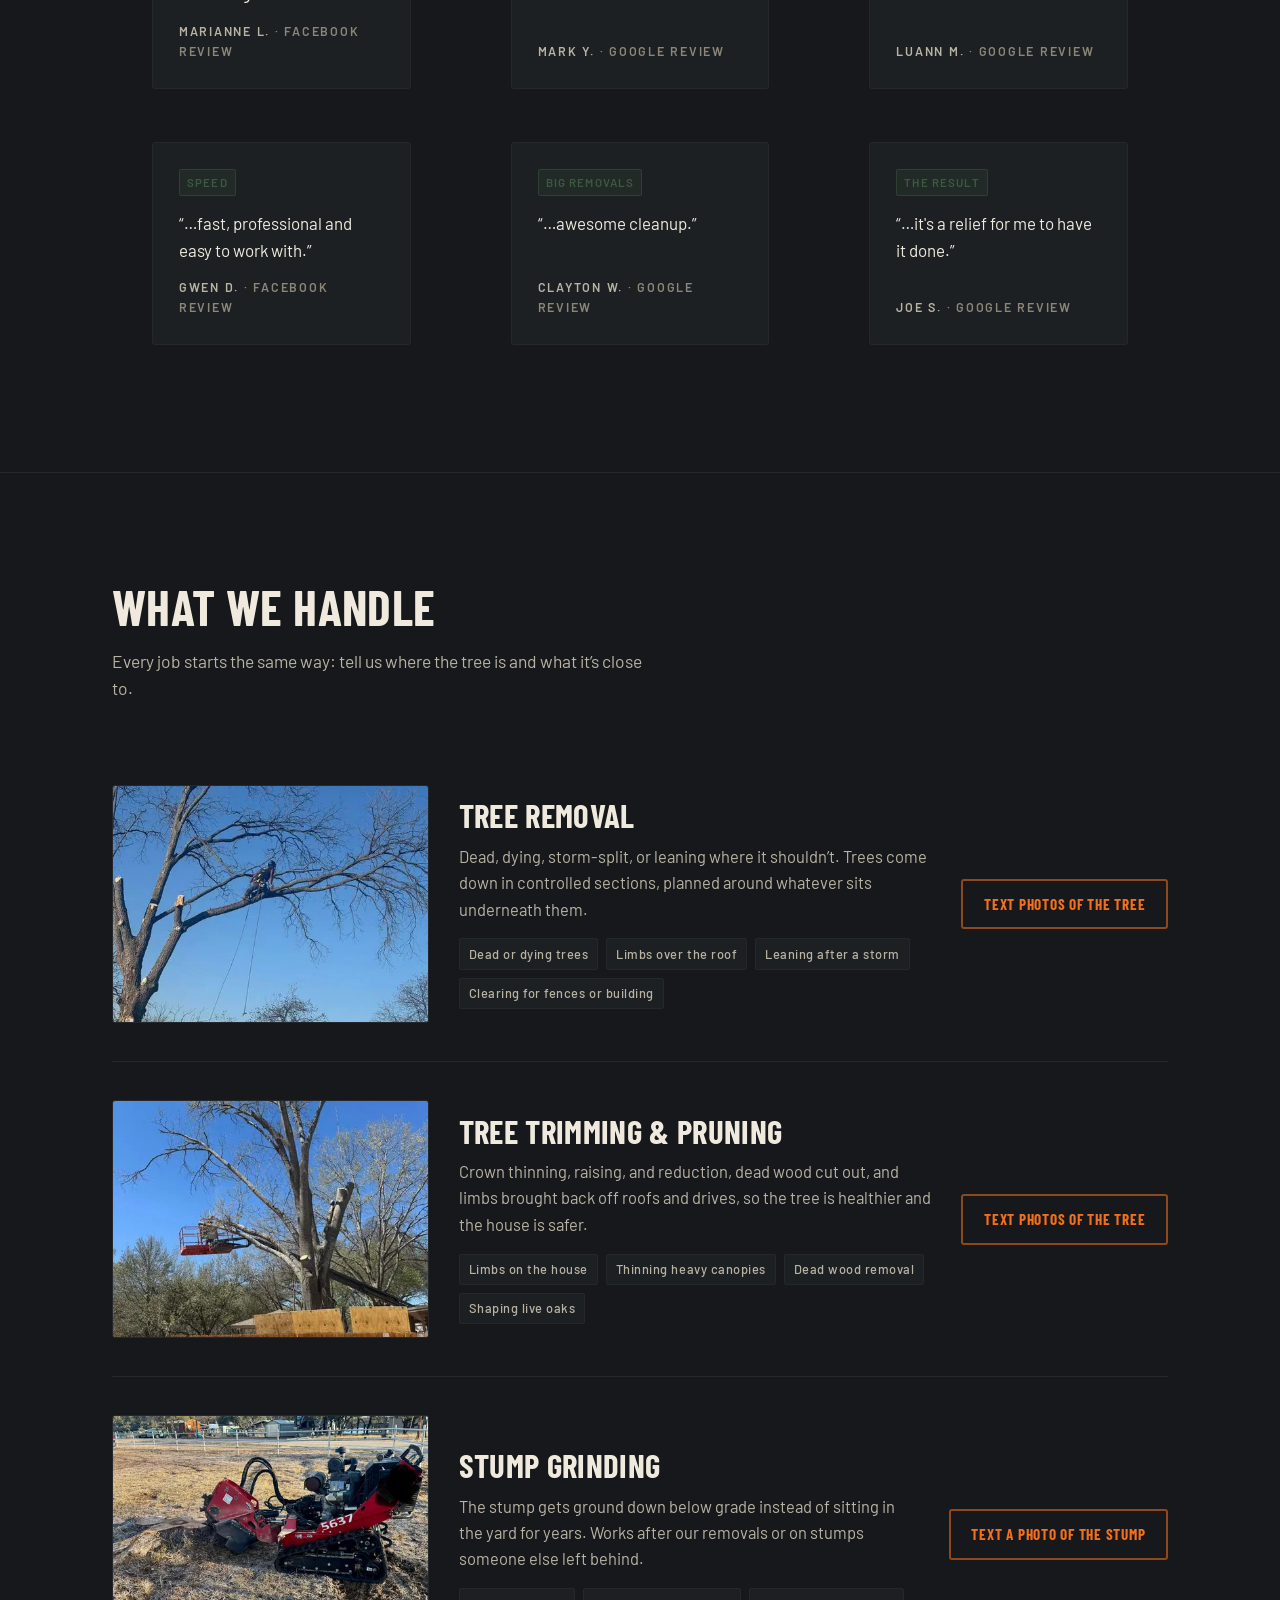
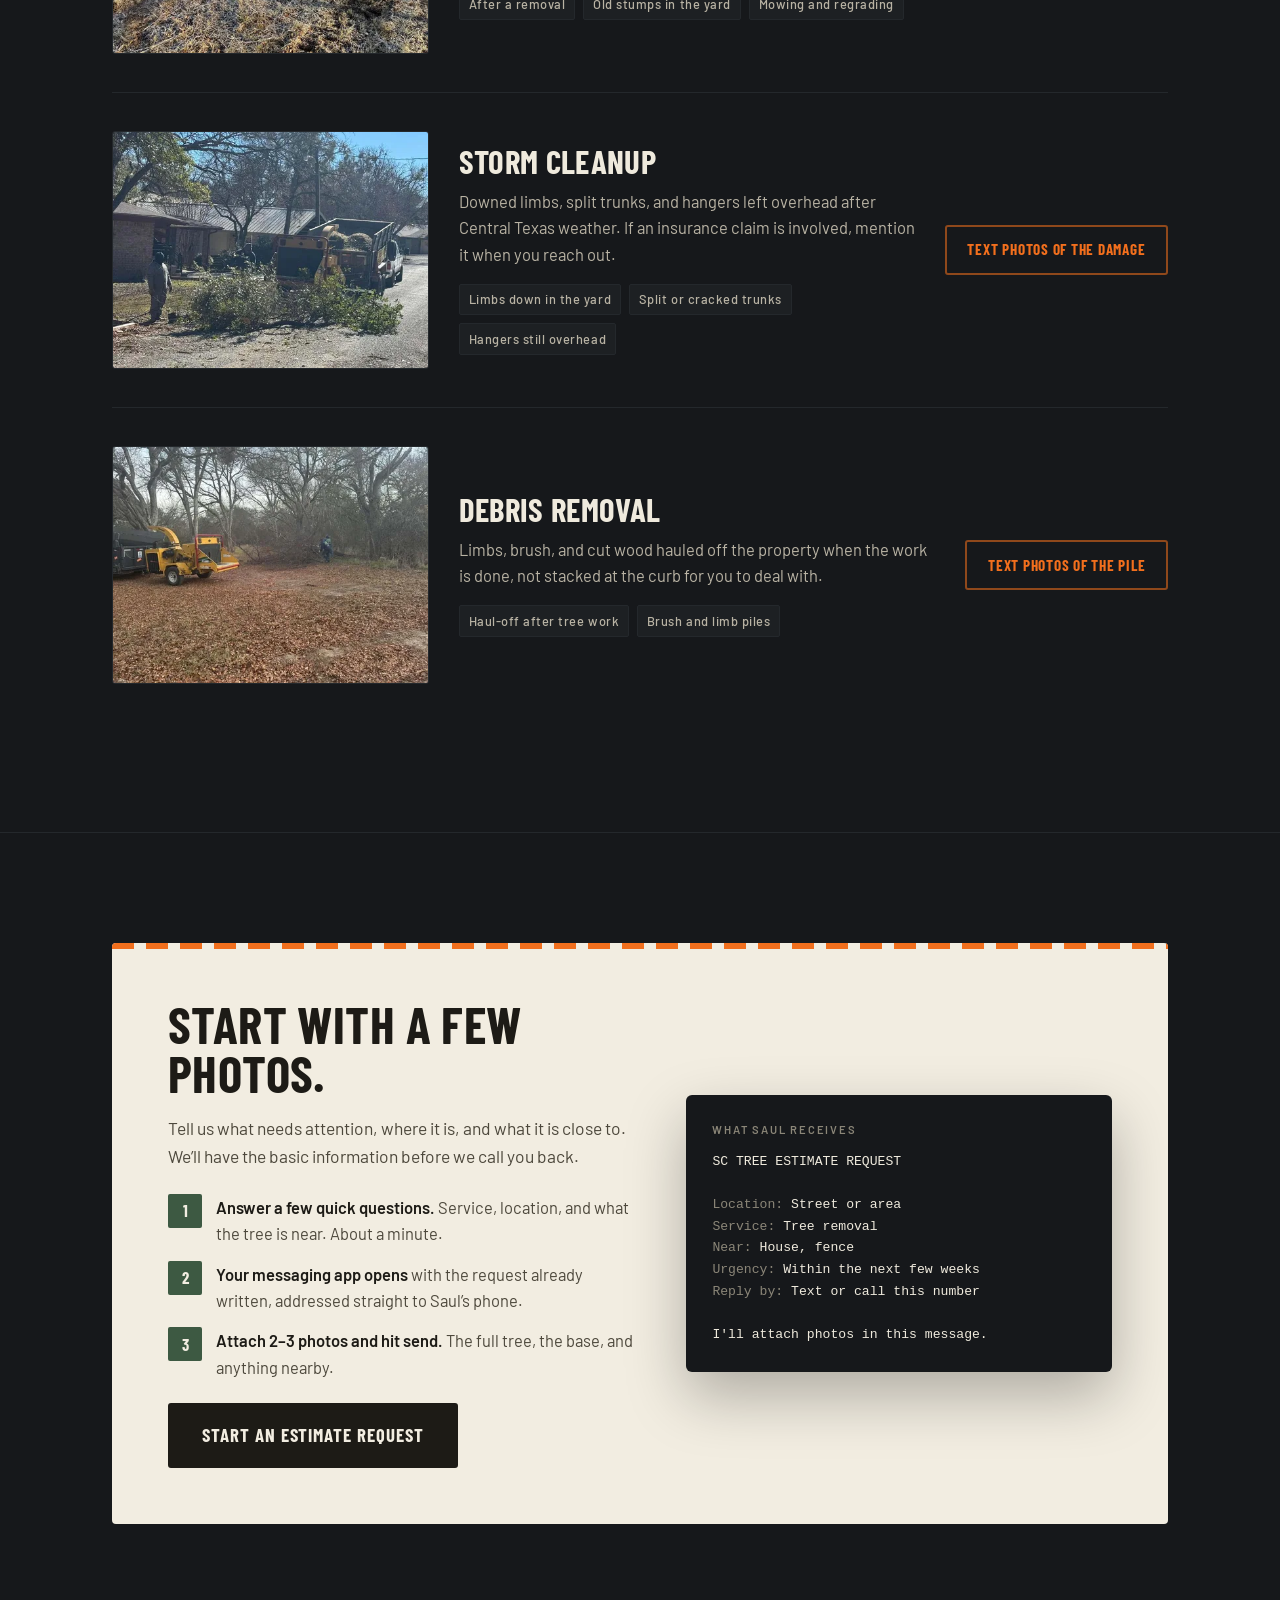
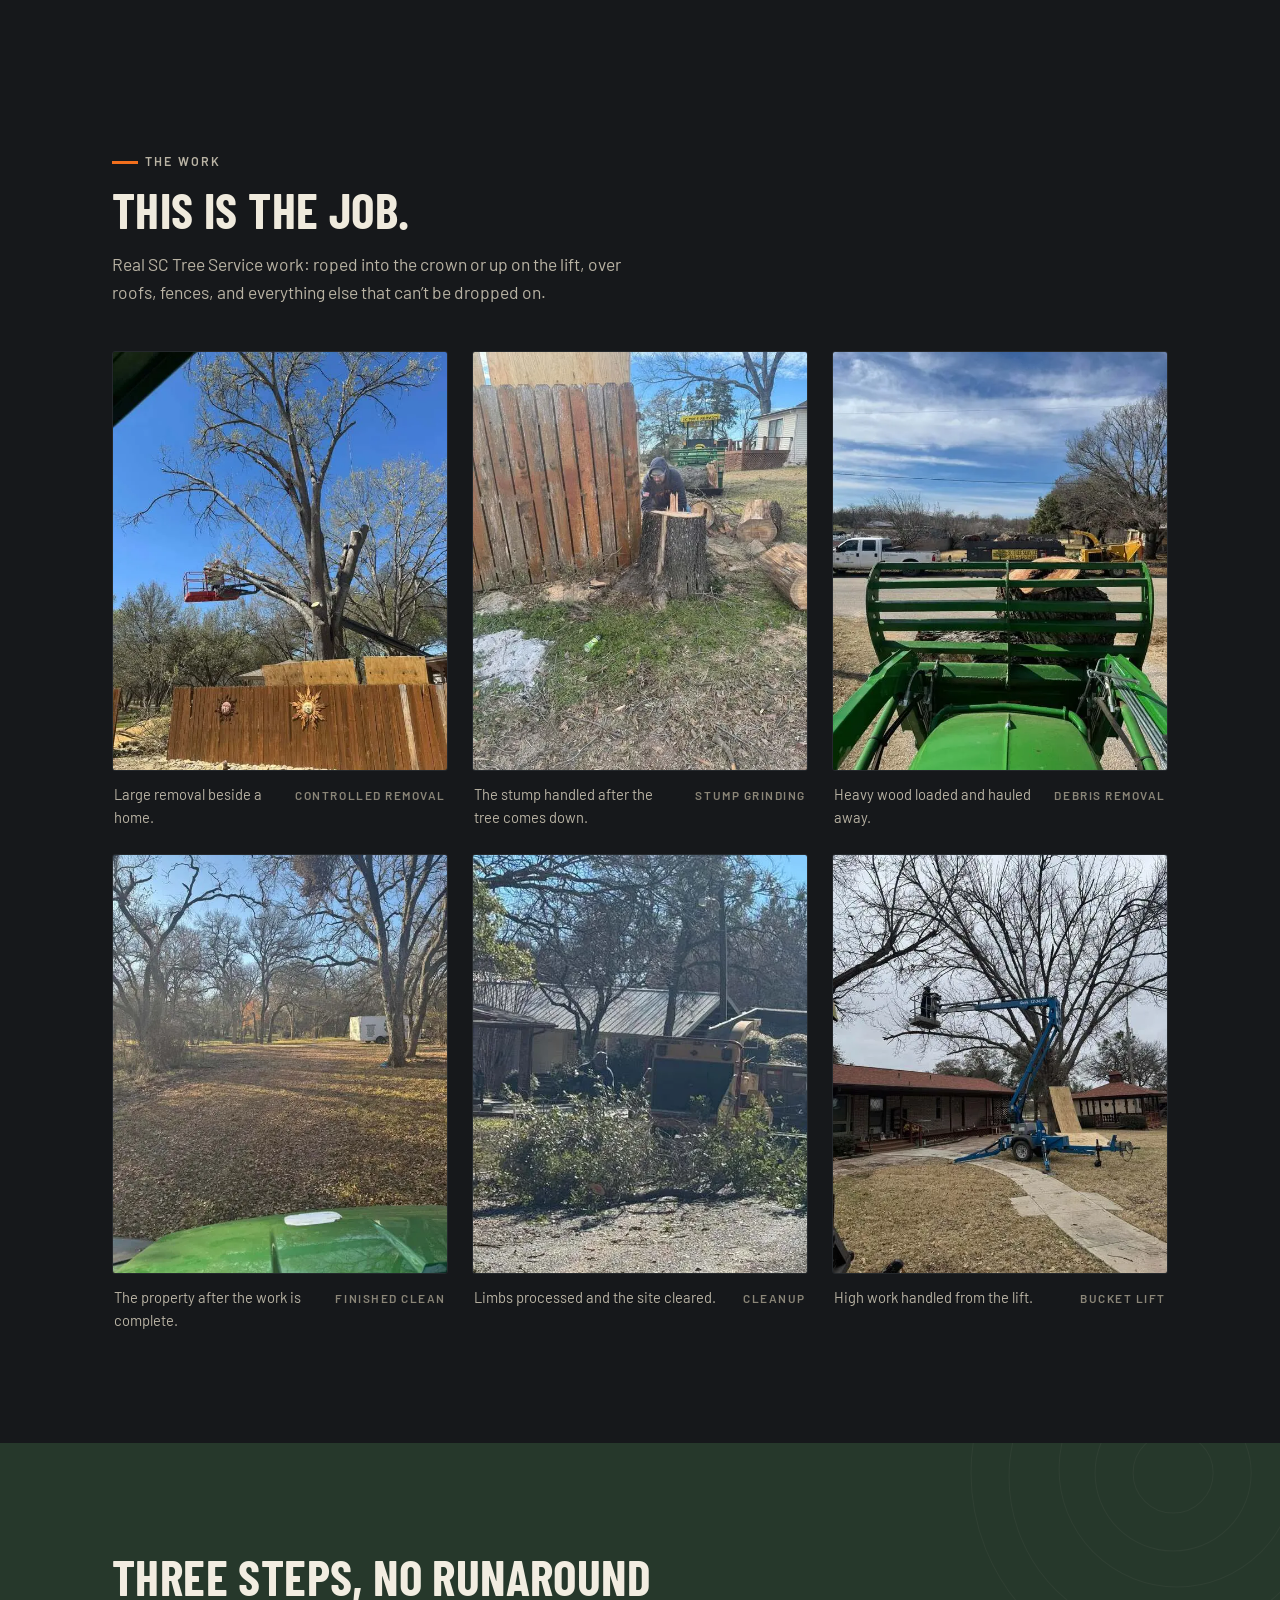
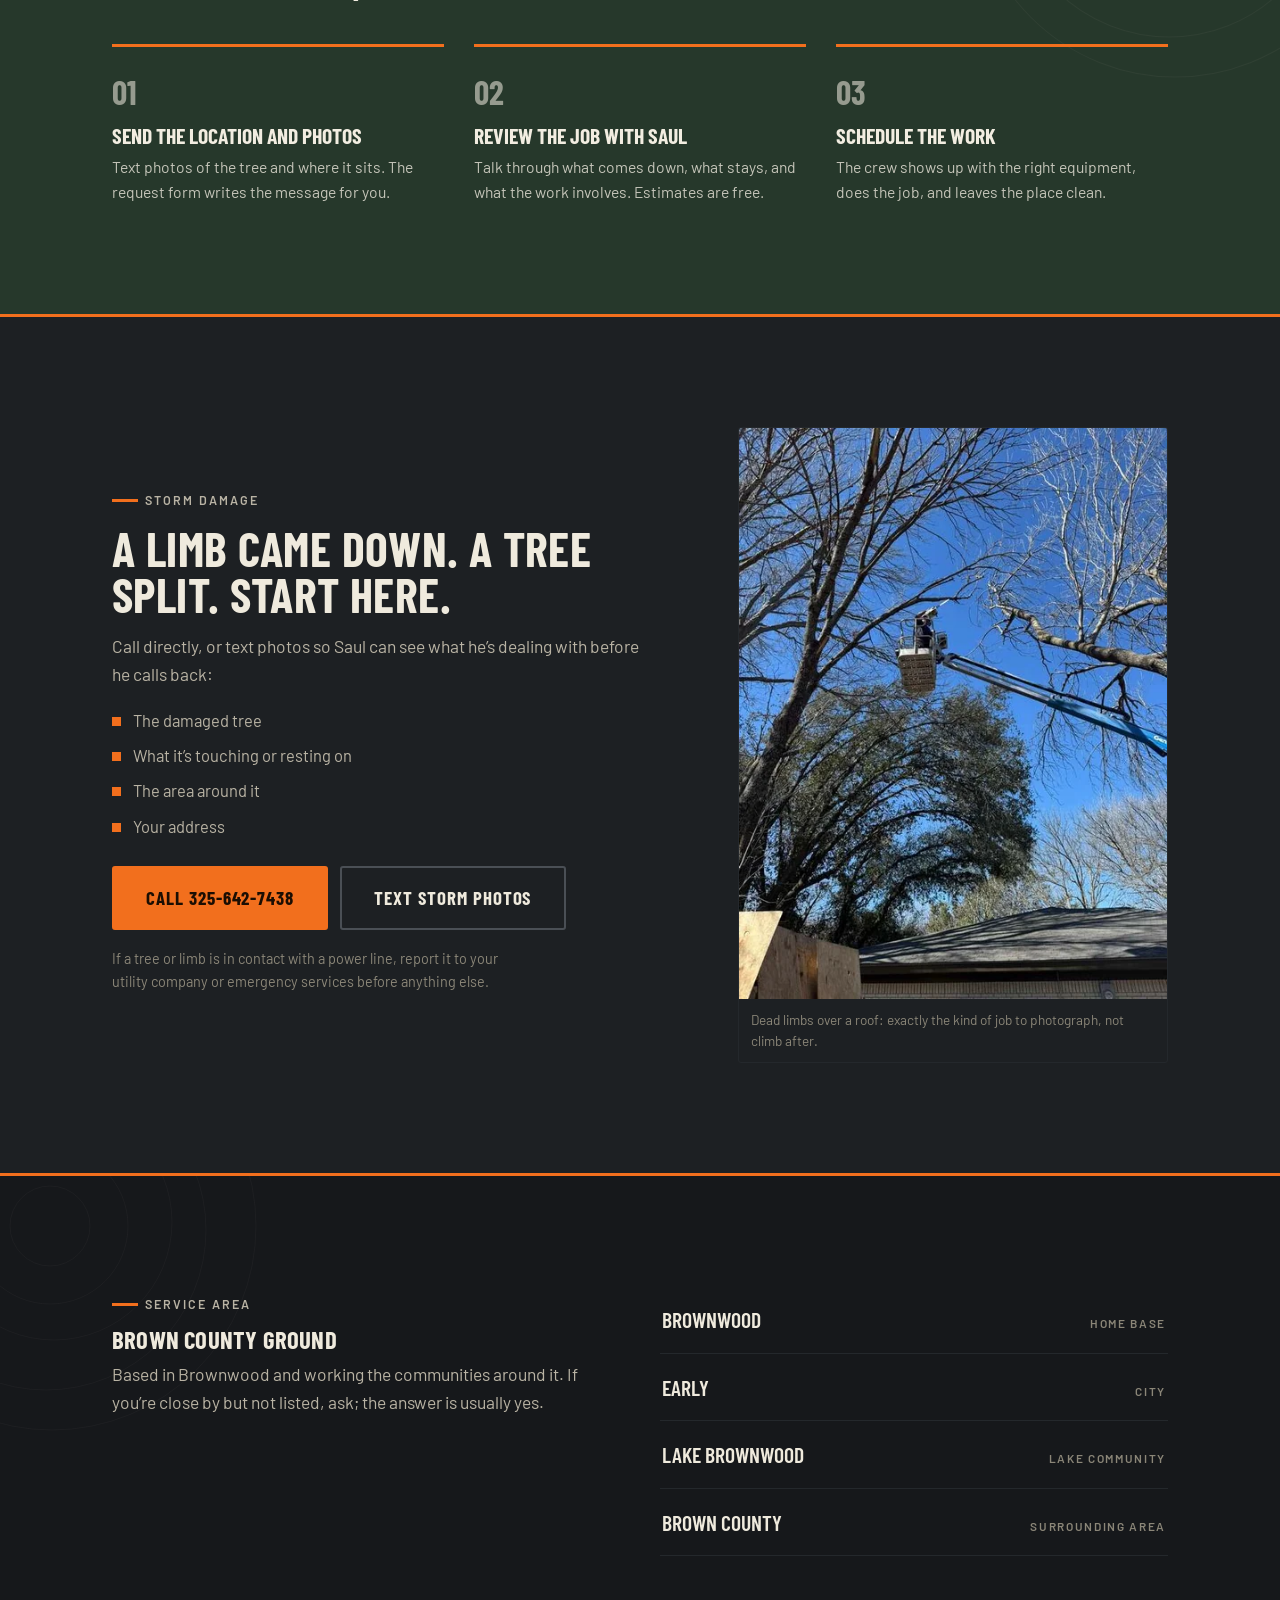
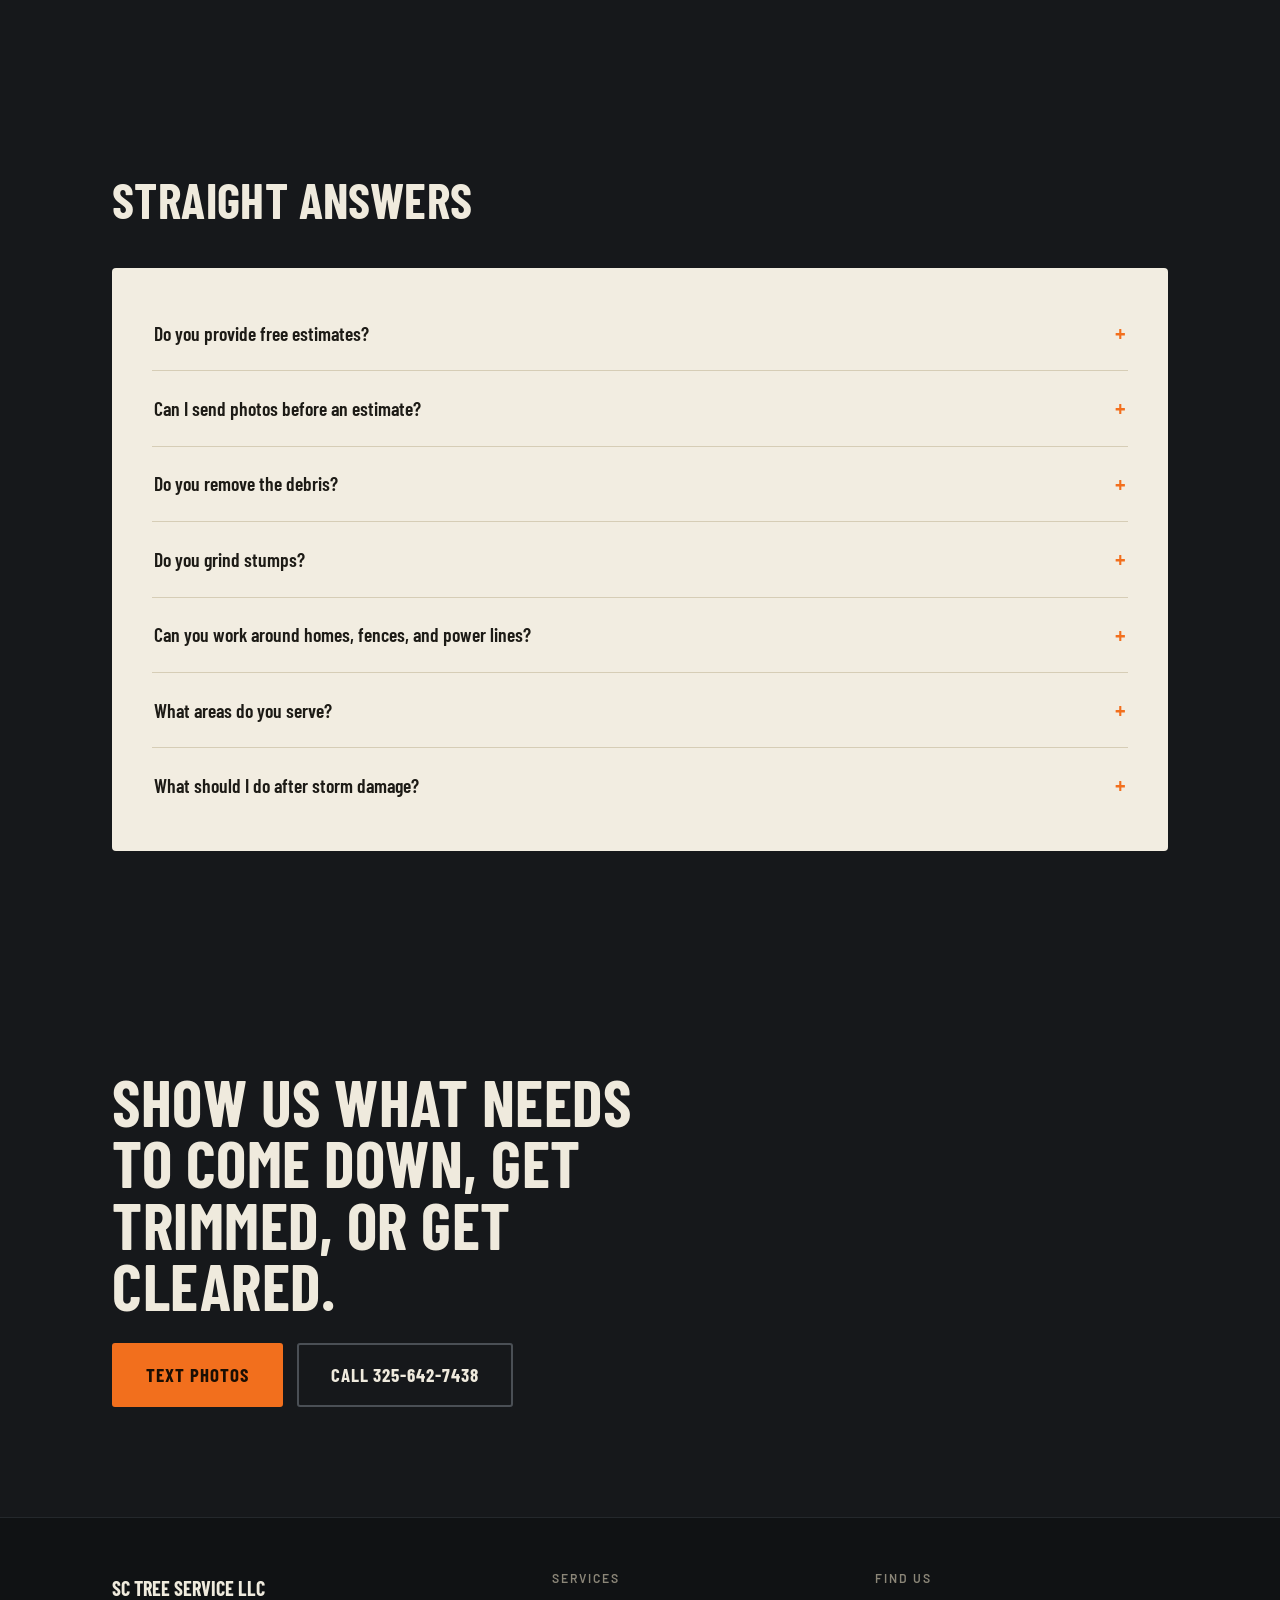
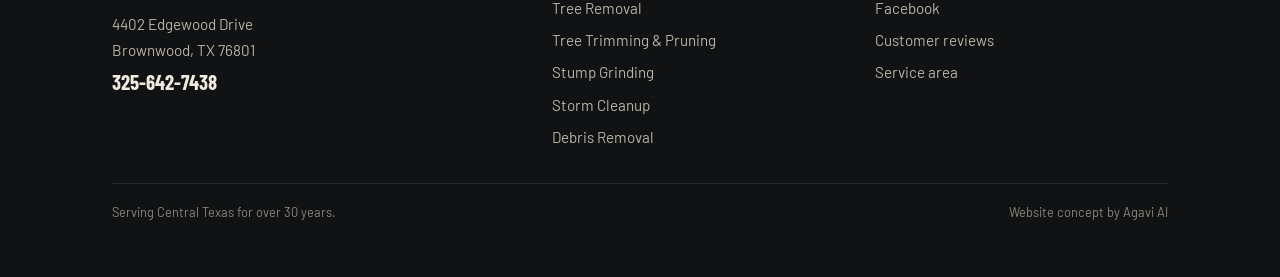
==== commit a439defd: "Remove unverifiable founding-year and insured claims sitewide Factual-accuracy pass across every pag" ====
--- a/index.html
+++ b/index.html
@@ -4,7 +4,7 @@
 <meta charset="UTF-8">
 <meta name="viewport" content="width=device-width, initial-scale=1">
 <title>SC Tree Service LLC | Tree Removal, Trimming & Storm Cleanup in Brownwood, TX</title>
-<meta name="description" content="Insured tree removal, trimming, stump grinding, debris removal, and storm cleanup in Brownwood, Early, and Lake Brownwood, Texas. Free estimates. Text photos of the tree to 325-642-7438 to get started.">
+<meta name="description" content="Tree removal, trimming, stump grinding, debris removal, and storm cleanup in Brownwood, Early, and Lake Brownwood, Texas. Free estimates. Text photos of the tree to 325-642-7438 to get started.">
 <link rel="canonical" href="https://sctreellc.agaviai.com/">
 <meta property="og:type" content="website">
 <meta property="og:site_name" content="SC Tree Service LLC">
@@ -16,7 +16,7 @@
 <meta property="og:image:height" content="630">
 <meta name="twitter:card" content="summary_large_image">
 <meta name="twitter:title" content="SC Tree Service LLC | Brownwood, TX">
-<meta name="twitter:description" content="Dangerous tree work. Done safely. Left clean. Serving Central Texas since 1992.">
+<meta name="twitter:description" content="Dangerous tree work. Done safely. Left clean. Serving Central Texas for over 30 years.">
 <meta name="twitter:image" content="https://sctreellc.agaviai.com/assets/og.jpg">
 <meta name="theme-color" content="#16181b">
 <link rel="icon" href="assets/favicon.svg" type="image/svg+xml">
@@ -34,7 +34,6 @@
   "url": "https://sctreellc.agaviai.com/",
   "image": "https://sctreellc.agaviai.com/assets/og.jpg",
   "telephone": "+13256427438",
-  "foundingDate": "1992",
   "address": {
     "@type": "PostalAddress",
     "streetAddress": "4402 Edgewood Drive",
@@ -69,7 +68,6 @@
   "@type": "FAQPage",
   "mainEntity": [
     {"@type": "Question", "name": "Do you provide free estimates?", "acceptedAnswer": {"@type": "Answer", "text": "Yes. Estimates are free. Call or text photos of the tree and Saul will follow up on your request."}},
-    {"@type": "Question", "name": "Are you insured?", "acceptedAnswer": {"@type": "Answer", "text": "Yes. SC Tree Service LLC is insured. If you have questions about coverage, ask when you talk through the estimate."}},
     {"@type": "Question", "name": "Can I send photos before an estimate?", "acceptedAnswer": {"@type": "Answer", "text": "Yes, and it helps. Text 2-3 photos of the tree, its base, and whatever is nearby to 325-642-7438, along with the property location. The request button on this page writes that text for you."}},
     {"@type": "Question", "name": "Do you remove the debris?", "acceptedAnswer": {"@type": "Answer", "text": "Yes. Debris removal is one of the core services. Limbs, brush, and cut wood can be hauled off as part of the job; mention it when you ask for the estimate so it's included."}},
     {"@type": "Question", "name": "Do you grind stumps?", "acceptedAnswer": {"@type": "Answer", "text": "Yes. Stump grinding is offered on its own or after a removal, so the stump isn't left sitting in the yard."}},
@@ -125,7 +123,7 @@
     </div>
     <div class="hero__ring" aria-hidden="true"></div>
     <div class="hero__copy">
-      <p class="eyebrow">Brownwood, Texas &middot; Serving Central Texas Since 1992</p>
+      <p class="eyebrow">Brownwood, Texas &middot; Serving Central Texas for over 30 years</p>
       <h1 class="display">Dangerous tree work. <span class="accent">Done safely.</span> Left clean.</h1>
       <p class="lead">Tree removal, trimming, stump grinding, and storm cleanup across Brownwood, Early, Lake Brownwood, and surrounding communities.</p>
       <div class="hero__cta">
@@ -133,9 +131,8 @@
         <a class="btn btn--ghost btn--big" href="tel:+13256427438">Call Saul</a>
       </div>
       <ul class="trust-row">
-        <li>Insured</li>
         <li>Free Estimates</li>
-        <li>Local Since 1992</li>
+        <li>Local, over 30 years</li>
       </ul>
     </div>
   </div>
@@ -444,10 +441,6 @@
         <div class="a"><p>Yes. Estimates are free. Call or text photos of the tree and Saul will follow up on your request.</p></div>
       </details>
       <details>
-        <summary>Are you insured?</summary>
-        <div class="a"><p>Yes. SC Tree Service LLC is insured. If you have questions about coverage, ask when you talk through the estimate.</p></div>
-      </details>
-      <details>
         <summary>Can I send photos before an estimate?</summary>
         <div class="a"><p>Yes, and it helps. Text 2&ndash;3 photos of the tree, its base, and whatever is nearby to 325-642-7438, along with the property location. The request button on this page writes that text for you.</p></div>
       </details>
@@ -525,7 +518,7 @@
       </div>
     </div>
     <div class="footer-credit">
-      <span>Serving Central Texas since 1992.</span>
+      <span>Serving Central Texas for over 30 years.</span>
       <span>Website concept by <a href="https://agaviai.com" rel="noopener">Agavi AI</a></span>
     </div>
   </div>
